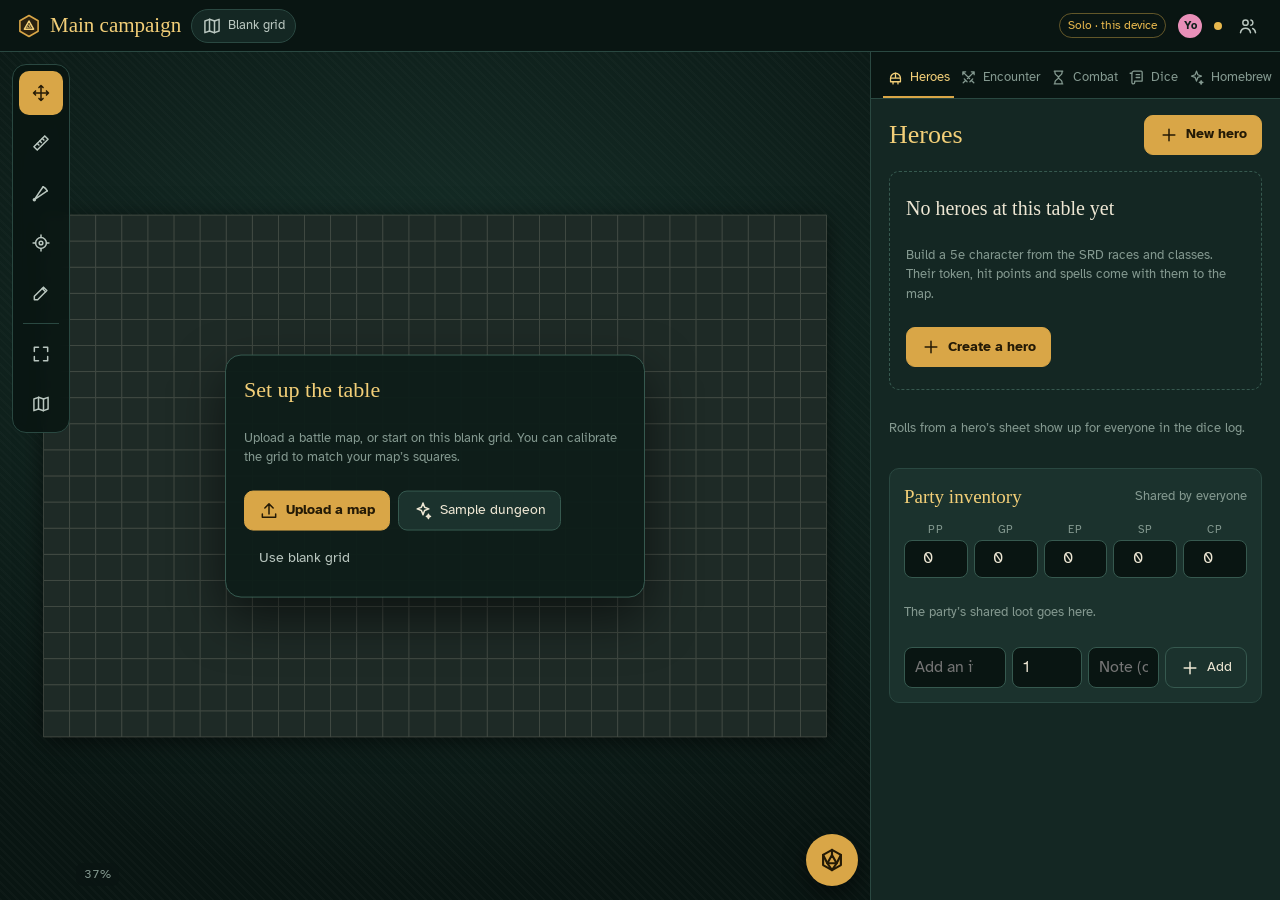
==== docs/index.html @ c1e063a1 "Add fog of war to the map: walls tool, player fog, hidden monsters, saved explored area - DM wall to" ====
<!doctype html><html lang="en"><head><meta charset="utf-8"><meta name="viewport" content="width=device-width,initial-scale=1,viewport-fit=cover"><style>:root{padding-top:env(safe-area-inset-top);padding-bottom:env(safe-area-inset-bottom)}body{margin:0}img{max-width:100%}[hidden]{display:none!important}</style></head><body><title>Tavern Table</title>
<meta name="claude:viewport-fit-sides" content="cover">
<meta name="description" content="A live battle map for 5e with friends: upload maps, move tokens together, build heroes and encounters, and place spell areas.">
<link rel="preconnect" href="https://fonts.googleapis.com">
<link rel="preconnect" href="https://fonts.gstatic.com" crossorigin>
<link rel="stylesheet" media="print" onload="this.media='all'" href="https://fonts.googleapis.com/css2?family=Atkinson+Hyperlegible:ital,wght@0,400;0,700;1,400&family=IM+Fell+English+SC&display=swap">
<style>
/* Layout: a felt game table. The battle map fills the screen; panels slide over it on phones
   and sit in a right-hand rail on wide screens. One deliberate dark look (a table at night). */
:root {
  --felt: #0f1f1b;
  --felt-deep: #091512;
  --panel: #142723;
  --raise: #1b322d;
  --raise-2: #234039;
  --line: #2a4841;
  --line-2: #36594f;
  --ink: #eee7d4;
  --ink-2: #b9c6bf;
  --ink-3: #849990;
  --brass: #d9a647;
  --brass-hi: #f3cf78;
  --brass-ink: #241a06;
  --blood: #e2654f;
  --heal: #72c690;
  --warn: #e8b84d;
  --arcane: #93bbff;
  --scrim: rgba(4, 10, 9, 0.62);
  --font-display: "IM Fell English SC", "Palatino Linotype", "Book Antiqua", Palatino, Georgia, serif;
  --font-ui: "Atkinson Hyperlegible", system-ui, -apple-system, "Segoe UI", Roboto, sans-serif;
  --r: 10px;
  --gut-l: max(16px, env(safe-area-inset-left, 0px));
  --gut-r: max(16px, env(safe-area-inset-right, 0px));
  --tabs-h: 60px;
  color-scheme: dark;
}
html, body { height: 100%; }
body {
  margin: 0;
  background: var(--felt);
  color: var(--ink);
  font: 15px/1.45 var(--font-ui);
  overflow: hidden;
  -webkit-tap-highlight-color: transparent;
  -webkit-text-size-adjust: 100%;
}
* { box-sizing: border-box; }
button, input, select, textarea { font: inherit; color: inherit; }
:focus-visible { outline: 2px solid var(--brass-hi); outline-offset: 2px; }
.sr { position: absolute; width: 1px; height: 1px; overflow: hidden; clip: rect(0 0 0 0); white-space: nowrap; }
svg.ic { width: 20px; height: 20px; fill: none; stroke: currentColor; stroke-width: 1.8; stroke-linecap: round; stroke-linejoin: round; flex: none; }
.num { font-variant-numeric: tabular-nums; }
.display { font-family: var(--font-display); font-weight: 400; letter-spacing: 0.01em; }
h1, h2, h3, h4 { margin: 0; text-wrap: balance; }

/* ---------------------------------------------------------- app frame */
#app { height: 100%; display: grid; grid-template-rows: auto minmax(0, 1fr) auto; grid-template-columns: minmax(0, 1fr); }
#top > * { min-width: 0; }
@media (max-width: 560px) {
  .brand-name { display: none; }
  #top { gap: 8px; }
  .status-pill { max-width: 30vw; overflow: hidden; text-overflow: ellipsis; }
}
#top {
  display: flex; align-items: center; gap: 10px;
  padding: 8px var(--gut-r) 8px var(--gut-l);
  background: var(--felt-deep);
  border-bottom: 1px solid var(--line);
  min-height: 52px; z-index: 30; position: relative;
}
.brand { display: flex; align-items: center; gap: 8px; min-width: 0; }
.brand-mark { width: 26px; height: 26px; flex: none; }
.brand-name { font-family: var(--font-display); font-size: 21px; line-height: 1; color: var(--brass-hi); white-space: nowrap; }
.scene-pill {
  display: inline-flex; align-items: center; gap: 6px; min-width: 0; max-width: 44vw;
  padding: 6px 10px; border-radius: 999px; border: 1px solid var(--line); background: var(--panel);
  color: var(--ink-2); font-size: 13px; cursor: pointer;
}
.scene-pill span { overflow: hidden; text-overflow: ellipsis; white-space: nowrap; }
.top-spacer { flex: 1; }
.peers { display: flex; align-items: center; gap: 0; }
.peer-dot {
  width: 28px; height: 28px; border-radius: 50%; display: grid; place-items: center;
  font-size: 11px; font-weight: 700; color: #10201c; border: 2px solid var(--felt-deep); margin-left: -6px;
  background: var(--c, #888);
}
.peer-dot:first-child { margin-left: 0; }
.peer-more { background: var(--raise); color: var(--ink-2); }
.conn { width: 8px; height: 8px; border-radius: 50%; background: var(--ink-3); flex: none; }
.conn.live { background: var(--heal); box-shadow: 0 0 0 3px rgba(114, 198, 144, 0.18); }
.conn.solo { background: var(--warn); }
.status-pill { font-size: 12px; color: var(--warn); border: 1px solid rgba(232, 184, 77, 0.4); padding: 3px 8px; border-radius: 999px; white-space: nowrap; }

#main { position: relative; min-height: 0; display: grid; grid-template-columns: minmax(0, 1fr); }
#side { position: absolute; inset: 0; background: var(--panel); z-index: 20; display: flex; flex-direction: column; min-height: 0; }
#side[hidden] { display: none !important; }
.side-tabs { display: none; }
.panel { flex: 1; min-height: 0; overflow-y: auto; overscroll-behavior: contain; }
.panel-in { padding: 16px var(--gut-r) 28px var(--gut-l); display: grid; gap: 16px; align-content: start; max-width: 720px; margin: 0 auto; }

#tabs {
  display: grid; grid-auto-flow: column; grid-auto-columns: 1fr;
  background: var(--felt-deep); border-top: 1px solid var(--line);
  padding: 0 var(--gut-r) env(safe-area-inset-bottom, 0px) var(--gut-l); z-index: 30;
}
.tab {
  display: grid; justify-items: center; gap: 2px; padding: 8px 2px 7px; background: none; border: 0;
  color: var(--ink-3); font-size: 11px; cursor: pointer; min-height: var(--tabs-h);
}
.tab svg.ic { width: 22px; height: 22px; }
.tab[aria-selected="true"] { color: var(--brass-hi); }
.tab-badge { position: relative; }
.tab-badge::after { content: ""; position: absolute; top: -1px; right: -5px; width: 7px; height: 7px; border-radius: 50%; background: var(--blood); }

@media (min-width: 960px) {
  #main { grid-template-columns: minmax(0, 1fr) 410px; }
  #side { position: relative; inset: auto; border-left: 1px solid var(--line); display: flex !important; }
  #side[hidden] { display: flex !important; }
  #tabs { display: none; }
  .side-tabs { display: flex; gap: 2px; padding: 8px 12px 0; border-bottom: 1px solid var(--line); background: var(--felt-deep); }
  .side-tab { flex: 1; background: none; border: 0; border-bottom: 2px solid transparent; color: var(--ink-3); padding: 8px 4px 9px; font-size: 13px; cursor: pointer; display: flex; align-items: center; justify-content: center; gap: 6px; }
  .side-tab svg.ic { width: 17px; height: 17px; }
  .side-tab[aria-selected="true"] { color: var(--brass-hi); border-bottom-color: var(--brass); }
  .side-tab[data-tab="table"] { display: none; }
  .panel-in { padding-left: 18px; padding-right: 18px; }
}

/* ----------------------------------------------------------- controls */
.btn {
  display: inline-flex; align-items: center; justify-content: center; gap: 7px;
  min-height: 40px; padding: 8px 14px; border-radius: 9px;
  background: var(--raise); border: 1px solid var(--line-2); color: var(--ink);
  cursor: pointer; font-size: 14px; line-height: 1.2; white-space: nowrap; touch-action: manipulation;
  transition: background 0.12s, border-color 0.12s;
}
.btn:hover { background: var(--raise-2); }
.btn:disabled { opacity: 0.45; cursor: default; }
.btn-primary { background: var(--brass); border-color: var(--brass); color: var(--brass-ink); font-weight: 700; }
.btn-primary:hover { background: var(--brass-hi); }
.btn-ghost { background: transparent; border-color: transparent; color: var(--ink-2); }
.btn-ghost:hover { background: var(--raise); }
.btn-danger { color: var(--blood); border-color: rgba(226, 101, 79, 0.45); background: transparent; }
.btn-danger:hover { background: rgba(226, 101, 79, 0.12); }
.btn-heal { color: var(--heal); border-color: rgba(114, 198, 144, 0.45); background: transparent; }
.btn-sm { min-height: 32px; padding: 5px 10px; font-size: 13px; border-radius: 8px; }
.btn-icon { width: 40px; padding: 0; }
.btn-icon.btn-sm { width: 32px; }
.btn-row { display: flex; flex-wrap: wrap; gap: 8px; align-items: center; }
.btn-row.end { justify-content: flex-end; }
.grow { flex: 1; }

.field { display: grid; gap: 5px; min-width: 0; }
.field > span, .label { font-size: 12px; color: var(--ink-3); letter-spacing: 0.04em; text-transform: uppercase; }
input[type="text"], input[type="number"], input[type="search"], select, textarea {
  width: 100%; min-height: 40px; padding: 8px 10px; border-radius: 8px;
  background: var(--felt-deep); border: 1px solid var(--line-2); color: var(--ink); font-size: 16px;
}
textarea { min-height: 90px; resize: vertical; line-height: 1.45; }
select { appearance: none; background-image: linear-gradient(45deg, transparent 50%, var(--ink-3) 50%), linear-gradient(135deg, var(--ink-3) 50%, transparent 50%); background-position: calc(100% - 16px) 50%, calc(100% - 11px) 50%; background-size: 5px 5px; background-repeat: no-repeat; padding-right: 28px; }
input[type="range"] { width: 100%; accent-color: var(--brass); }
input[type="checkbox"] { accent-color: var(--brass); width: 18px; height: 18px; }
.grid2 { display: grid; grid-template-columns: repeat(2, minmax(0, 1fr)); gap: 10px; }
.grid3 { display: grid; grid-template-columns: repeat(3, minmax(0, 1fr)); gap: 10px; }
@media (max-width: 420px) { .grid3 { grid-template-columns: repeat(2, minmax(0, 1fr)); } }

.seg { display: inline-flex; border: 1px solid var(--line-2); border-radius: 9px; overflow: hidden; background: var(--felt-deep); }
.seg button { border: 0; background: none; padding: 7px 12px; color: var(--ink-2); cursor: pointer; font-size: 13px; min-height: 36px; }
.seg button + button { border-left: 1px solid var(--line-2); }
.seg button[aria-pressed="true"] { background: var(--brass); color: var(--brass-ink); font-weight: 700; }
.seg.full { display: flex; }
.seg.full button { flex: 1; }

.chips { display: flex; flex-wrap: wrap; gap: 6px; }
.chip {
  display: inline-flex; align-items: center; gap: 6px; min-height: 32px; padding: 4px 11px; border-radius: 999px;
  border: 1px solid var(--line-2); background: var(--felt-deep); color: var(--ink-2); font-size: 13px; cursor: pointer;
}
.chip[aria-pressed="true"] { background: rgba(217, 166, 71, 0.16); border-color: var(--brass); color: var(--brass-hi); }
.chip.locked { cursor: default; border-style: dashed; color: var(--ink); }
.chip.cond[aria-pressed="true"] { background: rgba(226, 101, 79, 0.15); border-color: var(--blood); color: #ffb3a3; }
.chip:disabled { opacity: 0.4; cursor: default; }

.card { background: var(--raise); border: 1px solid var(--line); border-radius: var(--r); padding: 14px; display: grid; gap: 12px; min-width: 0; }
.card-title { display: flex; align-items: center; gap: 10px; justify-content: space-between; }
.card-title h3 { font-family: var(--font-display); font-size: 19px; font-weight: 400; color: var(--brass-hi); }
.muted { color: var(--ink-3); }
.small { font-size: 13px; }
.tiny { font-size: 12px; }
.hint { font-size: 13px; color: var(--ink-3); line-height: 1.5; }
.err { color: var(--blood); font-size: 13px; }
.sep { height: 1px; background: var(--line); border: 0; margin: 2px 0; }
.list { display: grid; gap: 6px; }
.row {
  display: flex; align-items: center; gap: 10px; padding: 9px 10px; border-radius: 9px;
  background: var(--felt-deep); border: 1px solid var(--line); min-width: 0;
}
button.row { width: 100%; font: inherit; color: inherit; text-align: left; }
.row.tap { cursor: pointer; }
.row.tap:hover { border-color: var(--line-2); background: #0c1b17; }
.row .main { flex: 1; min-width: 0; }
.row .title { font-weight: 700; overflow: hidden; text-overflow: ellipsis; white-space: nowrap; }
.row .sub { font-size: 12.5px; color: var(--ink-3); overflow: hidden; text-overflow: ellipsis; white-space: nowrap; }
.kv { display: grid; grid-template-columns: auto 1fr; gap: 4px 12px; font-size: 14px; }
.kv dt { color: var(--ink-3); }
.kv dd { margin: 0; }
.panel-head { display: flex; align-items: center; gap: 10px; justify-content: space-between; flex-wrap: wrap; }
.panel-head h2 { font-family: var(--font-display); font-size: 26px; font-weight: 400; color: var(--brass-hi); line-height: 1.1; }
.empty { border: 1px dashed var(--line-2); border-radius: var(--r); padding: 22px 16px; display: grid; gap: 10px; justify-items: start; color: var(--ink-2); }
.empty h3 { font-family: var(--font-display); font-weight: 400; font-size: 20px; color: var(--ink); }
.disc {
  width: 40px; height: 40px; border-radius: 50%; flex: none; display: grid; place-items: center;
  background: var(--c, #555); color: #0f1f1b; font-weight: 700; font-size: 14px; overflow: hidden;
  box-shadow: inset 0 0 0 2px rgba(0, 0, 0, 0.25);
}
.disc img { width: 100%; height: 100%; object-fit: cover; }
.disc.monster { background: #3a1712; color: #ffcbbf; box-shadow: inset 0 0 0 2px var(--blood); }
.disc.sm { width: 30px; height: 30px; font-size: 11px; }
.disc.lg { width: 64px; height: 64px; font-size: 22px; }
.hpbar { height: 6px; border-radius: 3px; background: rgba(0, 0, 0, 0.45); overflow: hidden; }
.hpbar i { display: block; height: 100%; background: var(--heal); border-radius: 3px; }
.hpbar i.mid { background: var(--warn); }
.hpbar i.low { background: var(--blood); }
.badge { display: inline-flex; align-items: center; gap: 4px; font-size: 11.5px; padding: 2px 7px; border-radius: 999px; background: var(--felt-deep); border: 1px solid var(--line-2); color: var(--ink-2); white-space: nowrap; }
.badge.brass { border-color: var(--brass); color: var(--brass-hi); }
.badge.red { border-color: rgba(226, 101, 79, 0.6); color: #ffb3a3; }
.badge.green { border-color: rgba(114, 198, 144, 0.6); color: #a9e6bf; }
details.fold { border: 1px solid var(--line); border-radius: var(--r); background: var(--raise); }
details.fold > summary { cursor: pointer; list-style: none; padding: 12px 14px; display: flex; align-items: center; justify-content: space-between; gap: 8px; font-weight: 700; }
details.fold > summary::-webkit-details-marker { display: none; }
details.fold > summary::after { content: "+"; color: var(--ink-3); font-size: 18px; line-height: 1; }
details.fold[open] > summary::after { content: "−"; }
details.fold > .fold-in { padding: 0 14px 14px; display: grid; gap: 10px; }

/* ------------------------------------------------------------- board */
#board {
  position: relative; overflow: hidden; touch-action: none; user-select: none; -webkit-user-select: none;
  background:
    radial-gradient(120% 90% at 50% 35%, rgba(36, 74, 64, 0.55), rgba(0, 0, 0, 0) 70%),
    repeating-linear-gradient(45deg, rgba(255, 255, 255, 0.018) 0 2px, rgba(0, 0, 0, 0) 2px 6px),
    var(--felt-deep);
  cursor: grab;
}
#board.tool-measure, #board.tool-ping, #board.aiming { cursor: crosshair; }
#board.panning { cursor: grabbing; }
.world { position: absolute; left: 0; top: 0; transform-origin: 0 0; will-change: transform; }
.world img.mapimg { position: absolute; left: 0; top: 0; max-width: none; pointer-events: none; box-shadow: 0 10px 60px rgba(0, 0, 0, 0.6); }
.blankmap { position: absolute; left: 0; top: 0; background: #1e2a26; box-shadow: 0 10px 60px rgba(0, 0, 0, 0.6), inset 0 0 0 1px rgba(255, 255, 255, 0.04); }
.world svg { position: absolute; left: 0; top: 0; overflow: visible; pointer-events: none; }
.world svg [data-tpl] { pointer-events: all; cursor: pointer; }
.tok {
  position: absolute; left: 0; top: 0; display: grid; place-items: center;
  transition: transform 0.22s ease; touch-action: none; cursor: pointer;
}
.tok.dragging, .tok.remote { transition: none; }
.tok.dragging { z-index: 5; filter: drop-shadow(0 8px 14px rgba(0, 0, 0, 0.55)); }
.tok-disc {
  width: 86%; height: 86%; border-radius: 50%; display: grid; place-items: center; overflow: hidden;
  background: var(--tc, #888); color: #0e1c18; font-weight: 700;
  font-size: calc(var(--g, 70) * var(--s, 1) * 0.3px); letter-spacing: -0.02em;
  box-shadow: 0 0 0 calc(var(--g, 70) * 0.045px) rgba(0, 0, 0, 0.55), 0 0 0 calc(var(--g, 70) * 0.075px) var(--tc, #888), 0 4px 10px rgba(0, 0, 0, 0.5);
}
.tok-disc img { width: 100%; height: 100%; object-fit: cover; pointer-events: none; }
.tok.kind-monster .tok-disc { background: radial-gradient(circle at 35% 30%, #5a2219, #2a0d09); color: #ffd2c6; --tc: var(--blood); }
.tok.kind-npc .tok-disc { color: #10201c; }
.tok.small-disc .tok-disc { width: 60%; height: 60%; }
.tok-num {
  position: absolute; right: 2%; top: 0; min-width: calc(var(--g, 70) * 0.3px); height: calc(var(--g, 70) * 0.3px);
  border-radius: 999px; background: var(--felt-deep); color: var(--ink); border: 1px solid var(--blood);
  font-size: calc(var(--g, 70) * 0.18px); display: grid; place-items: center; padding: 0 3px; font-weight: 700;
}
.tok-bar { position: absolute; left: 14%; right: 14%; bottom: 2%; height: calc(var(--g, 70) * 0.07px); border-radius: 99px; background: rgba(0, 0, 0, 0.7); overflow: hidden; }
.tok-bar i { display: block; height: 100%; background: var(--heal); }
.tok-bar i.mid { background: var(--warn); }
.tok-bar i.low { background: var(--blood); }
.tok-cond { position: absolute; left: 2%; top: 0; height: calc(var(--g, 70) * 0.28px); min-width: calc(var(--g, 70) * 0.28px); border-radius: 99px; background: #4a1a12; color: #ffd2c6; font-size: calc(var(--g, 70) * 0.17px); display: grid; place-items: center; font-weight: 700; border: 1px solid var(--blood); padding: 0 3px; }
.tok-name {
  position: absolute; top: 100%; left: 50%; transform: translateX(-50%); margin-top: 2px;
  font-size: calc(var(--g, 70) * 0.19px); white-space: nowrap; padding: 1px 6px; border-radius: 6px;
  background: rgba(9, 21, 18, 0.82); color: var(--ink); pointer-events: none; opacity: 0; transition: opacity 0.15s;
}
.tok:hover .tok-name, .tok.is-sel .tok-name, .tok.dragging .tok-name, .tok.is-turn .tok-name, .show-names .tok-name { opacity: 1; }
.tok.is-sel .tok-disc { box-shadow: 0 0 0 calc(var(--g, 70) * 0.045px) rgba(0, 0, 0, 0.55), 0 0 0 calc(var(--g, 70) * 0.075px) var(--tc, #888), 0 0 0 calc(var(--g, 70) * 0.12px) var(--brass-hi), 0 4px 10px rgba(0, 0, 0, 0.5); }
.tok.is-turn::before {
  content: ""; position: absolute; inset: -6%; border-radius: 50%;
  border: calc(var(--g, 70) * 0.05px) solid var(--brass-hi); animation: turnpulse 1.6s ease-in-out infinite;
}
@keyframes turnpulse { 0%, 100% { opacity: 0.95; } 50% { opacity: 0.35; } }
.tok.is-hidden { opacity: 0.45; }
.tok.is-hidden .tok-disc { outline: 2px dashed var(--ink-3); outline-offset: 2px; }
.tok.is-down .tok-disc { filter: grayscale(1) brightness(0.6); }
.tok.is-down::after { content: "✕"; position: absolute; font-size: calc(var(--g, 70) * var(--s, 1) * 0.55px); color: rgba(226, 101, 79, 0.85); font-weight: 700; pointer-events: none; }
.tok.no-move { cursor: default; }
.ghost { position: absolute; left: 0; top: 0; border: 2px dashed var(--brass-hi); border-radius: 6px; background: rgba(243, 207, 120, 0.08); pointer-events: none; }
.dist-tag {
  position: absolute; left: 0; top: 0; transform: translate(-50%, -130%); padding: 3px 8px; border-radius: 7px;
  background: var(--brass); color: var(--brass-ink); font-weight: 700; font-size: 13px; white-space: nowrap; pointer-events: none; z-index: 6;
}
.ping { position: absolute; left: 0; top: 0; width: 40px; height: 40px; margin: -20px 0 0 -20px; border-radius: 50%; border: 3px solid var(--c, var(--brass-hi)); pointer-events: none; animation: ping 1.4s ease-out 2 forwards; }
@keyframes ping { 0% { transform: scale(0.3); opacity: 1; } 100% { transform: scale(3.2); opacity: 0; } }

/* board HUD */
.rail {
  position: absolute; top: 12px; right: calc(10px + env(safe-area-inset-right, 0px)); display: grid; gap: 6px; z-index: 8;
  padding: 6px; border-radius: 14px; background: rgba(9, 21, 18, 0.86); border: 1px solid var(--line); backdrop-filter: blur(6px);
}
.rail button { width: 44px; height: 44px; border-radius: 10px; border: 0; background: transparent; color: var(--ink-2); display: grid; place-items: center; cursor: pointer; position: relative; touch-action: manipulation; }
.rail button[aria-pressed="true"] { background: var(--brass); color: var(--brass-ink); }
.rail button:hover:not([aria-pressed="true"]) { background: var(--raise); }
.rail .rsep { height: 1px; background: var(--line); margin: 2px 4px; }
@media (min-width: 960px) { .rail { right: auto; left: 12px; } }
.initstrip {
  position: absolute; top: 10px; left: calc(10px + env(safe-area-inset-left, 0px)); right: 76px; z-index: 7;
  display: flex; gap: 6px; align-items: center; overflow-x: auto; scrollbar-width: none; padding: 4px;
}
.initstrip::-webkit-scrollbar { display: none; }
@media (min-width: 960px) { .initstrip { left: 76px; right: 12px; } }
.init-chip {
  flex: none; display: flex; align-items: center; gap: 6px; padding: 4px 9px 4px 4px; border-radius: 999px;
  background: rgba(9, 21, 18, 0.88); border: 1px solid var(--line); font-size: 12.5px; color: var(--ink-2); cursor: pointer;
}
.init-chip .disc { width: 26px; height: 26px; font-size: 10px; }
.init-chip.now { border-color: var(--brass); color: var(--ink); background: rgba(40, 30, 8, 0.92); box-shadow: 0 0 0 2px rgba(217, 166, 71, 0.3); }
.init-chip b { color: var(--brass-hi); font-variant-numeric: tabular-nums; }
.round-chip { flex: none; font-size: 12px; color: var(--brass-hi); padding: 6px 10px; border-radius: 999px; background: rgba(9, 21, 18, 0.88); border: 1px solid var(--brass); white-space: nowrap; }
.board-bottom {
  position: absolute; left: 0; right: 0; bottom: 0; z-index: 9; display: grid; gap: 8px; justify-items: center;
  padding: 0 var(--gut-r) 12px var(--gut-l); pointer-events: none;
}
.board-bottom > * { pointer-events: auto; }
.selcard {
  width: min(560px, 100%); background: rgba(14, 30, 26, 0.97); border: 1px solid var(--line-2); border-radius: 14px;
  padding: 12px; display: grid; gap: 10px; box-shadow: 0 14px 40px rgba(0, 0, 0, 0.5);
}
.selcard-head { display: flex; align-items: center; gap: 10px; min-width: 0; }
.selcard-head .main { flex: 1; min-width: 0; }
.selcard-head .title { font-family: var(--font-display); font-size: 19px; line-height: 1.1; overflow: hidden; text-overflow: ellipsis; white-space: nowrap; }
.selcard .stats { display: flex; gap: 6px; flex-wrap: wrap; }
.hp-ctrl { display: flex; gap: 6px; align-items: center; }
.hp-ctrl input { width: 74px; text-align: center; }
.aimbar {
  width: min(560px, 100%); background: rgba(14, 30, 26, 0.97); border: 1px solid var(--brass); border-radius: 14px; padding: 10px 12px;
  display: flex; gap: 10px; align-items: center; flex-wrap: wrap; box-shadow: 0 14px 40px rgba(0, 0, 0, 0.5);
}
.aimbar .main { flex: 1; min-width: 150px; }
.aimbar .title { font-weight: 700; }
.fab-dice {
  position: absolute; right: calc(12px + env(safe-area-inset-right, 0px)); bottom: 14px; z-index: 8; width: 52px; height: 52px; border-radius: 50%;
  background: var(--brass); color: var(--brass-ink); border: 0; display: grid; place-items: center; box-shadow: 0 8px 22px rgba(0, 0, 0, 0.5); cursor: pointer;
}
.fab-dice svg.ic { width: 26px; height: 26px; stroke-width: 2; }
.board-msg {
  position: absolute; left: 50%; top: 50%; transform: translate(-50%, -50%); width: min(420px, calc(100% - 32px)); z-index: 6;
  background: rgba(14, 30, 26, 0.96); border: 1px solid var(--line-2); border-radius: 16px; padding: 18px; display: grid; gap: 10px; box-shadow: 0 20px 50px rgba(0, 0, 0, 0.55);
}
.board-msg h3 { font-family: var(--font-display); font-weight: 400; font-size: 22px; color: var(--brass-hi); }
.zoom-tag { position: absolute; left: calc(12px + env(safe-area-inset-left, 0px)); bottom: 14px; z-index: 7; font-size: 12px; color: var(--ink-3); background: rgba(9, 21, 18, 0.8); padding: 3px 8px; border-radius: 7px; pointer-events: none; }
@media (min-width: 960px) { .zoom-tag { left: 76px; } }

/* --------------------------------------------------------- sheets */
.scrim { position: fixed; inset: 0; background: var(--scrim); z-index: 50; animation: fade 0.15s ease; }
@keyframes fade { from { opacity: 0; } }
.sheet {
  position: fixed; left: 0; right: 0; bottom: 0; z-index: 51; max-height: 88%; display: flex; flex-direction: column;
  background: var(--panel); border: 1px solid var(--line-2); border-bottom: 0; border-radius: 18px 18px 0 0;
  box-shadow: 0 -20px 50px rgba(0, 0, 0, 0.5); animation: up 0.2s ease;
}
@keyframes up { from { transform: translateY(30px); opacity: 0; } }
.sheet-head { display: flex; align-items: center; gap: 10px; padding: 14px var(--gut-r) 10px var(--gut-l); border-bottom: 1px solid var(--line); }
.sheet-head h2 { flex: 1; min-width: 0; font-family: var(--font-display); font-weight: 400; font-size: 22px; color: var(--brass-hi); line-height: 1.15; }
.sheet-body { overflow-y: auto; overscroll-behavior: contain; padding: 14px var(--gut-r) calc(20px + env(safe-area-inset-bottom, 0px)) var(--gut-l); display: grid; gap: 14px; align-content: start; }
@media (min-width: 700px) {
  .sheet { left: 50%; right: auto; bottom: auto; top: 50%; transform: translate(-50%, -50%); width: min(640px, calc(100% - 48px)); max-height: min(86%, 860px); border-radius: 18px; border-bottom: 1px solid var(--line-2); animation: pop 0.16s ease; }
  .sheet.wide { width: min(820px, calc(100% - 48px)); }
  @keyframes pop { from { transform: translate(-50%, -48%); opacity: 0; } }
}

/* --------------------------------------------------------- toasts */
/* toasts sit under the initiative strip, clear of the tool rail, the token card and the dice button */
#toasts { position: fixed; z-index: 60; display: grid; gap: 8px; pointer-events: none; top: calc(env(safe-area-inset-top, 0px) + 112px); left: max(16px, env(safe-area-inset-left, 0px)); width: min(420px, calc(100% - 96px)); }
@media (min-width: 960px) { #toasts { left: auto; right: 432px; width: 340px; top: 116px; } }
.toast {
  pointer-events: auto; background: rgba(12, 26, 22, 0.97); border: 1px solid var(--line-2); border-left: 4px solid var(--c, var(--brass));
  border-radius: 10px; padding: 10px 12px; box-shadow: 0 12px 30px rgba(0, 0, 0, 0.5); display: flex; gap: 10px; align-items: center; animation: up 0.2s ease;
}
.toast.warn { border-left-color: var(--warn); }
.toast .t-main { flex: 1; min-width: 0; font-size: 14px; }
.toast .t-total { font-size: 24px; font-weight: 700; color: var(--brass-hi); font-variant-numeric: tabular-nums; }
.toast .t-who { font-size: 12px; color: var(--ink-3); }

/* ---------------------------------------------------- dice + log */
.dice-tray { display: grid; gap: 10px; }
.dice-row { display: grid; grid-template-columns: repeat(7, minmax(0, 1fr)); gap: 6px; }
.die-btn { min-height: 46px; border-radius: 10px; border: 1px solid var(--line-2); background: var(--felt-deep); color: var(--ink); font-weight: 700; cursor: pointer; font-size: 14px; touch-action: manipulation; }
.die-btn:hover { border-color: var(--brass); color: var(--brass-hi); }
.expr-row { display: flex; gap: 8px; }
.expr-row input { flex: 1; min-width: 0; }
.log-list { display: grid; gap: 8px; }
.entry { display: grid; grid-template-columns: 4px minmax(0, 1fr); gap: 10px; }
.entry::before { content: ""; background: var(--c, var(--line-2)); border-radius: 2px; }
.entry .who { font-size: 12.5px; color: var(--ink-3); display: flex; gap: 6px; align-items: baseline; flex-wrap: wrap; }
.entry .who b { color: var(--ink-2); font-weight: 700; }
.entry .lbl { font-weight: 700; }
.entry .res { display: flex; flex-wrap: wrap; gap: 6px 14px; align-items: baseline; margin-top: 2px; }
.entry .tot { font-size: 22px; font-weight: 700; color: var(--brass-hi); font-variant-numeric: tabular-nums; line-height: 1.1; }
.entry .tot.crit { color: var(--heal); }
.entry .tot.fumble { color: var(--blood); }
.entry .det { font-size: 12.5px; color: var(--ink-3); font-variant-numeric: tabular-nums; }
.entry .det s { opacity: 0.55; }
.entry .chat { white-space: pre-wrap; word-break: break-word; }
.entry.priv { opacity: 0.85; }
.entry.sys .lbl { font-weight: 400; color: var(--ink-2); font-style: italic; }

/* ---------------------------------------------------- hero sheet */
.hero-head { display: flex; gap: 14px; align-items: center; min-width: 0; }
.hero-head .main { min-width: 0; flex: 1; }
.hero-name { font-family: var(--font-display); font-size: 28px; line-height: 1.05; color: var(--ink); overflow-wrap: anywhere; }
.hero-sub { color: var(--ink-2); font-size: 14px; }
.hp-box { display: grid; grid-template-columns: auto 1fr; gap: 12px; align-items: center; }
.hp-big { font-size: 34px; font-weight: 700; font-variant-numeric: tabular-nums; line-height: 1; }
.hp-big small { font-size: 16px; color: var(--ink-3); font-weight: 400; }
.statline { display: grid; grid-template-columns: repeat(auto-fit, minmax(84px, 1fr)); gap: 8px; }
.stat {
  background: var(--felt-deep); border: 1px solid var(--line); border-radius: 10px; padding: 8px 6px; text-align: center; display: grid; gap: 1px;
}
.stat .k { font-size: 10.5px; letter-spacing: 0.08em; text-transform: uppercase; color: var(--ink-3); }
.stat .v { font-size: 21px; font-weight: 700; font-variant-numeric: tabular-nums; }
button.stat { cursor: pointer; color: inherit; font: inherit; }
button.stat:hover { border-color: var(--brass); }
.abil-grid { display: grid; grid-template-columns: repeat(6, minmax(0, 1fr)); gap: 6px; }
@media (max-width: 560px) { .abil-grid { grid-template-columns: repeat(3, minmax(0, 1fr)); } }
.abil { display: grid; gap: 4px; }
.abil .stat { padding: 8px 4px 6px; }
.abil .stat .v { font-size: 24px; }
.abil .score { font-size: 12px; color: var(--ink-3); }
.save-btn { font-size: 12px; padding: 4px; border-radius: 8px; border: 1px solid var(--line); background: transparent; color: var(--ink-2); cursor: pointer; }
.save-btn.prof { border-color: var(--brass); color: var(--brass-hi); }
.skill-list { display: grid; grid-template-columns: repeat(2, minmax(0, 1fr)); gap: 4px 10px; }
@media (max-width: 420px) { .skill-list { grid-template-columns: minmax(0, 1fr); } }
.skill {
  display: flex; align-items: center; gap: 8px; padding: 6px 8px; border-radius: 8px; background: transparent; border: 1px solid transparent; cursor: pointer; text-align: left; color: var(--ink); min-width: 0;
}
.skill:hover { border-color: var(--line-2); background: var(--felt-deep); }
.skill .pip { width: 9px; height: 9px; border-radius: 50%; border: 1.5px solid var(--ink-3); flex: none; }
.skill .pip.on { background: var(--brass); border-color: var(--brass); }
.skill .pip.exp { background: var(--brass-hi); border-color: var(--brass-hi); box-shadow: 0 0 0 2px rgba(243, 207, 120, 0.3); }
.skill .nm { flex: 1; min-width: 0; overflow: hidden; text-overflow: ellipsis; white-space: nowrap; font-size: 14px; }
.skill .ab { font-size: 11px; color: var(--ink-3); }
.skill .bn { font-weight: 700; font-variant-numeric: tabular-nums; }
.atk-row { display: grid; grid-template-columns: minmax(0, 1fr) auto auto; gap: 10px; align-items: center; }
.atk-row .bonus { font-weight: 700; color: var(--brass-hi); font-variant-numeric: tabular-nums; min-width: 34px; text-align: right; }
.slot-pips { display: flex; gap: 5px; flex-wrap: wrap; }
.slot-pip { width: 22px; height: 22px; border-radius: 6px; border: 1.5px solid var(--arcane); background: rgba(147, 187, 255, 0.25); cursor: pointer; padding: 0; }
.slot-pip.used { background: transparent; border-color: var(--line-2); }
.res-pips .slot-pip { border-color: var(--brass); background: rgba(217, 166, 71, 0.28); }
.res-pips .slot-pip.used { background: transparent; border-color: var(--line-2); }
.spell-lvl { display: grid; gap: 6px; }
.spell-lvl-head { display: flex; align-items: center; gap: 10px; justify-content: space-between; flex-wrap: wrap; }
.spell-lvl-head h4 { font-size: 13px; letter-spacing: 0.06em; text-transform: uppercase; color: var(--arcane); }
.tagline { display: flex; flex-wrap: wrap; gap: 6px; }
.death { display: flex; gap: 14px; flex-wrap: wrap; align-items: center; }
.death .slot-pips .slot-pip { border-radius: 50%; }
.death .ok .slot-pip { border-color: var(--heal); background: transparent; }
.death .ok .slot-pip.used { background: var(--heal); }
.death .bad .slot-pip { border-color: var(--blood); background: transparent; }
.death .bad .slot-pip.used { background: var(--blood); }

/* builder */
.ab-table { display: grid; gap: 6px; }
.ab-row { display: grid; grid-template-columns: 52px minmax(0, 1fr) 40px 70px 52px; gap: 8px; align-items: center; }
.ab-row.head { font-size: 11px; color: var(--ink-3); text-transform: uppercase; letter-spacing: 0.05em; }
.ab-row .tot { font-weight: 700; font-size: 18px; text-align: center; font-variant-numeric: tabular-nums; }
.ab-row .md { text-align: center; color: var(--brass-hi); font-weight: 700; font-variant-numeric: tabular-nums; }
.ab-row .rc { text-align: center; color: var(--ink-3); font-variant-numeric: tabular-nums; }
.stepper { display: inline-flex; align-items: center; border: 1px solid var(--line-2); border-radius: 8px; overflow: hidden; background: var(--felt-deep); }
.stepper button { width: 34px; height: 36px; border: 0; background: transparent; color: var(--ink); cursor: pointer; font-size: 18px; touch-action: manipulation; }
.stepper button:disabled { opacity: 0.3; }
.stepper .val { min-width: 34px; text-align: center; font-weight: 700; font-variant-numeric: tabular-nums; }
.swatches { display: flex; gap: 8px; flex-wrap: wrap; }
.swatch { width: 32px; height: 32px; border-radius: 50%; border: 2px solid transparent; background: var(--c); cursor: pointer; padding: 0; }
.swatch[aria-pressed="true"] { border-color: var(--ink); box-shadow: 0 0 0 2px var(--felt-deep) inset; }
.pick-list { max-height: 320px; overflow-y: auto; display: grid; gap: 4px; padding-right: 2px; }
.pick { display: flex; align-items: center; gap: 10px; padding: 7px 9px; border-radius: 8px; border: 1px solid var(--line); background: var(--felt-deep); cursor: pointer; min-width: 0; }
.pick[aria-pressed="true"] { border-color: var(--arcane); background: rgba(147, 187, 255, 0.08); }
.pick .nm { flex: 1; min-width: 0; overflow: hidden; text-overflow: ellipsis; white-space: nowrap; }
.pick .box { width: 18px; height: 18px; border-radius: 5px; border: 1.5px solid var(--ink-3); flex: none; display: grid; place-items: center; font-size: 12px; color: var(--felt-deep); }
.pick[aria-pressed="true"] .box { background: var(--arcane); border-color: var(--arcane); }
.save-bar { position: sticky; bottom: 0; padding: 12px 0 4px; background: linear-gradient(180deg, rgba(20, 39, 35, 0), var(--panel) 30%); display: flex; gap: 8px; justify-content: flex-end; }

/* -------------------------------------------- stat block + spell */
.statblock { display: grid; gap: 10px; }
.sb-sub { font-style: italic; color: var(--ink-2); }
.sb-rule { height: 2px; background: linear-gradient(90deg, var(--brass), rgba(217, 166, 71, 0)); border: 0; margin: 0; }
.sb-abil { display: grid; grid-template-columns: repeat(6, minmax(0, 1fr)); gap: 4px; text-align: center; }
.sb-abil button { background: var(--felt-deep); border: 1px solid var(--line); border-radius: 8px; padding: 6px 2px; cursor: pointer; color: var(--ink); }
.sb-abil button:hover { border-color: var(--brass); }
.sb-abil .k { font-size: 10.5px; color: var(--ink-3); letter-spacing: 0.06em; display: block; }
.sb-abil .v { font-weight: 700; font-variant-numeric: tabular-nums; }
.sb-sec h4 { font-family: var(--font-display); font-weight: 400; font-size: 18px; color: var(--brass-hi); border-bottom: 1px solid var(--line); padding-bottom: 4px; margin-bottom: 6px; }
.sb-item { margin: 0 0 8px; line-height: 1.5; }
.sb-item b { color: var(--ink); }
.sb-item .btn-row { margin-top: 6px; }
.prose { line-height: 1.55; color: var(--ink-2); white-space: pre-line; max-width: 68ch; }
.meter { display: grid; gap: 6px; }
.meter-bar { position: relative; height: 12px; border-radius: 6px; background: linear-gradient(90deg, #2e5c46 0 25%, #5d6a2b 25% 50%, #7a5a22 50% 75%, #7c2f22 75% 100%); overflow: visible; }
.meter-mark { position: absolute; top: -5px; width: 4px; height: 22px; border-radius: 2px; background: var(--ink); box-shadow: 0 0 0 2px var(--felt-deep); transform: translateX(-2px); }
.meter-ticks { position: relative; height: 16px; font-size: 11px; color: var(--ink-3); margin: 0 18px; }
.meter-ticks span { position: absolute; top: 0; transform: translateX(-50%); white-space: nowrap; }
.meter-ticks span::before { content: ""; position: absolute; left: 50%; top: -9px; width: 1px; height: 6px; background: var(--ink-3); }
.diff-label { font-family: var(--font-display); font-size: 26px; line-height: 1; }
.diff-Trivial, .diff-Easy { color: var(--heal); }
.diff-Medium { color: #cfd46a; }
.diff-Hard { color: var(--warn); }
.diff-Deadly { color: var(--blood); }
.mon-row .cr { width: 46px; text-align: center; font-weight: 700; font-variant-numeric: tabular-nums; color: var(--brass-hi); flex: none; font-size: 13px; }
.init-row.now { border-color: var(--brass); background: rgba(40, 30, 8, 0.6); }
.init-val { width: 54px; text-align: center; font-weight: 700; font-size: 18px; font-variant-numeric: tabular-nums; }
.init-val input { width: 54px; text-align: center; padding: 4px; min-height: 34px; }
.progress { height: 6px; background: var(--felt-deep); border-radius: 3px; overflow: hidden; }
.progress i { display: block; height: 100%; background: var(--brass); width: 0; transition: width 0.2s; }
@media (prefers-reduced-motion: reduce) {
  *, *::before, *::after { animation-duration: 0.01ms !important; animation-iteration-count: 1 !important; transition-duration: 0.01ms !important; }
}

/* homebrew editor */
.fx-row { display: grid; gap: 8px; padding-top: 10px; border-top: 1px solid var(--line); }
.fx-row .card-title b { font-size: 14px; }
.fx-sum { color: var(--brass-hi); margin: 0; }
.chip.fx-toggle[aria-pressed="true"] { background: rgba(217, 166, 71, 0.22); }

/* inventory */
.coins { display: grid; grid-template-columns: repeat(5, minmax(0, 1fr)); gap: 6px; }
.coin { display: grid; gap: 2px; text-align: center; font-size: 11px; color: var(--ink-3); text-transform: uppercase; letter-spacing: 0.06em; }
.coin input { text-align: center; padding: 6px 2px; min-height: 36px; }
.inv-row { flex-wrap: wrap; }
.inv-add { display: grid; grid-template-columns: minmax(0, 1fr) 70px; gap: 6px; }
.inv-add input[id$="Note"] { grid-column: 1 / -1; }
.inv-add .btn { grid-column: 1 / -1; }
@media (min-width: 560px) { .inv-add { grid-template-columns: minmax(0, 2fr) 70px minmax(0, 1.4fr) auto; } .inv-add input[id$="Note"], .inv-add .btn { grid-column: auto; } }
.inv-row .main { flex: 1 1 140px; }
.inv-row .title { white-space: normal; overflow-wrap: anywhere; }
.linkish { background: none; border: 0; padding: 0; color: var(--brass-hi); font: inherit; font-weight: 700; cursor: pointer; text-align: left; text-decoration: underline; text-underline-offset: 3px; }
.fx-box { display: grid; gap: 8px; }
.framework { border-left: 3px solid var(--brass); padding-left: 12px; }
.act-tabs { flex-wrap: wrap; }
.act-tabs button { font-size: 12.5px; padding: 7px 6px; }
.act-row .linkish { font-size: 15px; }
.use-box { display: grid; gap: 6px; border-left: 3px solid var(--arcane); padding-left: 10px; }
.world canvas.fog-layer { position: absolute; left: 0; top: 0; pointer-events: none; }

</style>
<svg width="0" height="0" style="position:absolute" aria-hidden="true" focusable="false">
  <defs>
    <symbol id="i-move" viewBox="0 0 24 24"><path d="M12 3v18M3 12h18M12 3 9.5 5.5M12 3l2.5 2.5M12 21l-2.5-2.5M12 21l2.5-2.5M3 12l2.5-2.5M3 12l2.5 2.5M21 12l-2.5-2.5M21 12l-2.5 2.5"/></symbol>
    <symbol id="i-ruler" viewBox="0 0 24 24"><path d="M3.5 16.5 16.5 3.5l4 4-13 13z"/><path d="M7.5 12.5l2 2M10.5 9.5l2 2M13.5 6.5l2 2"/></symbol>
    <symbol id="i-area" viewBox="0 0 24 24"><path d="M4 20 19.5 9.5M4 20 14.5 4.5"/><path d="M14.5 4.5a11 11 0 0 1 5 5"/><circle cx="4" cy="20" r="1.2"/></symbol>
    <symbol id="i-ping" viewBox="0 0 24 24"><circle cx="12" cy="12" r="2.2"/><circle cx="12" cy="12" r="6.5"/><path d="M12 2.5v3M12 18.5v3M2.5 12h3M18.5 12h3"/></symbol>
    <symbol id="i-fit" viewBox="0 0 24 24"><path d="M4 9V4h5M20 9V4h-5M4 15v5h5M20 15v5h-5"/></symbol>
    <symbol id="i-map" viewBox="0 0 24 24"><path d="M9 4 3.5 6v14L9 18l6 2 5.5-2V4L15 6 9 4z"/><path d="M9 4v14M15 6v14"/></symbol>
    <symbol id="i-d20" viewBox="0 0 24 24"><path d="M12 2.6 20.2 7.3v9.4L12 21.4l-8.2-4.7V7.3z"/><path d="M12 7.4 16.3 15H7.7z"/><path d="M12 2.6v4.8M3.8 7.3l3.9 7.7M20.2 7.3 16.3 15M7.7 15 12 21.4l4.3-6.4"/></symbol>
    <symbol id="i-users" viewBox="0 0 24 24"><circle cx="9" cy="8" r="3.2"/><path d="M3 20c.6-3.4 3-5.3 6-5.3s5.4 1.9 6 5.3"/><path d="M15.5 4.9a3.2 3.2 0 0 1 0 6.2M17.6 14.9c1.8.6 3 2.4 3.4 5.1"/></symbol>
    <symbol id="i-plus" viewBox="0 0 24 24"><path d="M12 5v14M5 12h14"/></symbol>
    <symbol id="i-minus" viewBox="0 0 24 24"><path d="M5 12h14"/></symbol>
    <symbol id="i-x" viewBox="0 0 24 24"><path d="M6 6l12 12M18 6 6 18"/></symbol>
    <symbol id="i-back" viewBox="0 0 24 24"><path d="M15 5l-7 7 7 7"/></symbol>
    <symbol id="i-check" viewBox="0 0 24 24"><path d="M5 12.5 9.5 17 19 7"/></symbol>
    <symbol id="i-eye" viewBox="0 0 24 24"><path d="M2 12s3.6-7 10-7 10 7 10 7-3.6 7-10 7S2 12 2 12z"/><circle cx="12" cy="12" r="3"/></symbol>
    <symbol id="i-eye-off" viewBox="0 0 24 24"><path d="M2 12s3.6-7 10-7c2.2 0 4 .8 5.6 1.9M22 12s-3.6 7-10 7c-2.2 0-4-.8-5.6-1.9"/><path d="M3 3l18 18"/></symbol>
    <symbol id="i-trash" viewBox="0 0 24 24"><path d="M4 7h16M9 7V4h6v3M6 7l1 13h10l1-13"/></symbol>
    <symbol id="i-book" viewBox="0 0 24 24"><path d="M5 4.5A1.5 1.5 0 0 1 6.5 3H19v15H6.5A1.5 1.5 0 0 0 5 19.5z"/><path d="M5 19.5A1.5 1.5 0 0 0 6.5 21H19v-3M9 7h6M9 10.5h6"/></symbol>
    <symbol id="i-hourglass" viewBox="0 0 24 24"><path d="M6 3h12M6 21h12M7 3v2.5c0 3 5 4 5 6.5s-5 3.5-5 6.5V21M17 3v2.5c0 3-5 4-5 6.5s5 3.5 5 6.5V21"/></symbol>
    <symbol id="i-swords" viewBox="0 0 24 24"><path d="M4 4l9.5 9.5M4 4h4M4 4v4M20 4l-9.5 9.5M20 4h-4M20 4v4M7.5 16.5l-3 3M16.5 16.5l3 3M6 14l4 4M18 14l-4 4"/></symbol>
    <symbol id="i-helm" viewBox="0 0 24 24"><path d="M5 13a7 7 0 0 1 14 0v5H5z"/><path d="M12 6v6M8.5 18v3M15.5 18v3M5 13h14"/></symbol>
    <symbol id="i-grid" viewBox="0 0 24 24"><rect x="3.5" y="3.5" width="17" height="17" rx="2"/><path d="M3.5 9.2h17M3.5 14.8h17M9.2 3.5v17M14.8 3.5v17"/></symbol>
    <symbol id="i-scroll" viewBox="0 0 24 24"><path d="M8 3h10.5A1.5 1.5 0 0 1 20 4.5V17H9.5v2a2 2 0 1 1-4 0V6A3 3 0 0 1 8 3z"/><path d="M11.5 8h5M11.5 12h5M5.5 6H3"/></symbol>
    <symbol id="i-upload" viewBox="0 0 24 24"><path d="M12 16V4M7 9l5-5 5 5M4 16v4h16v-4"/></symbol>
    <symbol id="i-sparkle" viewBox="0 0 24 24"><path d="M12 3l1.9 5.1L19 10l-5.1 1.9L12 17l-1.9-5.1L5 10l5.1-1.9z"/><path d="M18.5 16.5l.7 1.8 1.8.7-1.8.7-.7 1.8-.7-1.8-1.8-.7 1.8-.7z"/></symbol>
    <symbol id="i-target" viewBox="0 0 24 24"><circle cx="12" cy="12" r="8"/><path d="M12 8v8M8 12h8"/></symbol>
    <symbol id="i-edit" viewBox="0 0 24 24"><path d="M4 20h4L19 9l-4-4L4 16z"/><path d="M13.5 6.5l4 4"/></symbol>
    <symbol id="i-copy" viewBox="0 0 24 24"><rect x="8.5" y="8.5" width="11.5" height="11.5" rx="2"/><path d="M15.5 8.5V5A1 1 0 0 0 14.5 4h-9.5a1 1 0 0 0-1 1v9.5a1 1 0 0 0 1 1h3.5"/></symbol>
    <symbol id="i-more" viewBox="0 0 24 24"><circle cx="5.5" cy="12" r="1.4" fill="currentColor"/><circle cx="12" cy="12" r="1.4" fill="currentColor"/><circle cx="18.5" cy="12" r="1.4" fill="currentColor"/></symbol>
  </defs>
</svg>
<div id="app">
  <header id="top">
    <div class="brand">
      <svg class="brand-mark" viewBox="0 0 26 26" aria-hidden="true"><path d="M13 2.5 22.1 7.7v10.6L13 23.5 3.9 18.3V7.7z" fill="#2a2110" stroke="#d9a647" stroke-width="1.6" stroke-linejoin="round"/><path d="M13 8 17.6 16.2H8.4z" fill="none" stroke="#f3cf78" stroke-width="1.5" stroke-linejoin="round"/><text x="13" y="15.2" text-anchor="middle" font-size="5.4" font-weight="700" fill="#f3cf78" font-family="Georgia, serif">20</text></svg>
      <span class="brand-name">Tavern Table</span>
    </div>
    <button class="scene-pill" id="scenePill" type="button"><svg class="ic" aria-hidden="true"><use href="#i-map"/></svg><span id="sceneName">Blank grid</span></button>
    <div class="top-spacer"></div>
    <span class="status-pill" id="statusPill" hidden></span>
    <div class="peers" id="peers"></div>
    <span class="conn" id="conn" role="img" aria-label="Connection"></span>
    <button class="btn btn-ghost btn-icon btn-sm" id="settingsBtn" type="button" aria-label="People and settings"><svg class="ic" aria-hidden="true"><use href="#i-users"/></svg></button>
  </header>
  <main id="main">
    <section id="board" aria-label="Battle map"></section>
    <aside id="side" hidden>
      <nav class="side-tabs" id="sideTabs" aria-label="Panels"></nav>
      <div class="panel" id="p-heroes"></div>
      <div class="panel" id="p-encounter" hidden></div>
      <div class="panel" id="p-combat" hidden></div>
      <div class="panel" id="p-log" hidden></div>
      <div class="panel" id="p-homebrew" hidden></div>
    </aside>
  </main>
  <nav id="tabs" aria-label="Sections"></nav>
</div>
<div id="sheetRoot"></div>
<div id="toasts" aria-live="polite"></div>

<script>

/* ---- core.js ---- */
/* ===================================================================
   core.js — pure game logic: dice, 5e character math, encounter math,
   grid geometry. No DOM access, so it can be unit-tested in Node.
   =================================================================== */
const Core = (() => {
  'use strict';
  const ABILS = ['str', 'dex', 'con', 'int', 'wis', 'cha'];
  const ABIL_NAME = { str: 'Strength', dex: 'Dexterity', con: 'Constitution', int: 'Intelligence', wis: 'Wisdom', cha: 'Charisma' };
  const ABIL_SHORT = { str: 'STR', dex: 'DEX', con: 'CON', int: 'INT', wis: 'WIS', cha: 'CHA' };
  const SIZE_CELLS = { Tiny: 0.5, Small: 1, Medium: 1, Large: 2, Huge: 3, Gargantuan: 4 };
  const STANDARD_ARRAY = [15, 14, 13, 12, 10, 8];
  const POINT_COST = { 8: 0, 9: 1, 10: 2, 11: 3, 12: 4, 13: 5, 14: 7, 15: 9 };
  const MINUS = '−';

  const clamp = (v, a, b) => Math.max(a, Math.min(b, v));
  const abMod = (score) => Math.floor(((score || 10) - 10) / 2);
  const fmtMod = (n) => (n >= 0 ? '+' : MINUS) + Math.abs(n);
  const exprMod = (n) => (n === 0 ? '' : n > 0 ? '+' + n : '-' + Math.abs(n));

  /* ------------------------------------------------------------ dice */
  let rng = null; // test hook: function(sides) -> 1..sides
  function rollDie(sides) {
    if (rng) return rng(sides);
    const buf = new Uint32Array(1);
    const limit = Math.floor(0x100000000 / sides) * sides;
    let x;
    do {
      crypto.getRandomValues(buf);
      x = buf[0];
    } while (x >= limit);
    return (x % sides) + 1;
  }

  // Grammar: term (('+'|'-') term)*, term := [N]d(S|%)[kh|kl|dh|dl[N]] | N
  function parseDice(src) {
    const raw = String(src == null ? '' : src).toLowerCase();
    if (/[0-9%]\s+[0-9d]/.test(raw)) return null;
    const s = raw.replace(/\s+/g, '').replace(/−/g, '-');
    if (!s || s.length > 80) return null;
    const re = /([+-]?)(?:(\d*)d(\d+|%)((?:kh|kl|dh|dl|k|d)\d*)?|(\d+))/y;
    const terms = [];
    let i = 0;
    while (i < s.length) {
      re.lastIndex = i;
      const m = re.exec(s);
      if (!m || m[0] === '' || m[0] === '+' || m[0] === '-') return null;
      if (terms.length && !m[1]) return null;
      const sign = m[1] === '-' ? -1 : 1;
      if (m[3] !== undefined) {
        const count = m[2] === '' ? 1 : parseInt(m[2], 10);
        const sides = m[3] === '%' ? 100 : parseInt(m[3], 10);
        if (!(count >= 1 && count <= 100 && sides >= 1 && sides <= 1000)) return null;
        let keep = null;
        if (m[4]) {
          const op = m[4].replace(/\d+$/, '');
          const nRaw = m[4].slice(op.length);
          const n = nRaw === '' ? 1 : parseInt(nRaw, 10);
          if (op === 'kh' || op === 'k') keep = { hi: true, n };
          else if (op === 'kl') keep = { hi: false, n };
          else if (op === 'dl' || op === 'd') keep = { hi: true, n: count - n };
          else if (op === 'dh') keep = { hi: false, n: count - n };
          if (!keep || keep.n < 0 || keep.n > count) return null;
        }
        terms.push({ sign, count, sides, keep });
      } else {
        const value = parseInt(m[5], 10);
        if (!(value <= 100000)) return null;
        terms.push({ sign, value });
      }
      i = re.lastIndex;
    }
    return terms.length ? terms : null;
  }

  function termsToExpr(terms) {
    return terms
      .map((t, i) => {
        const sg = t.sign < 0 ? '-' : i ? '+' : '';
        if (t.value !== undefined) return sg + t.value;
        let k = '';
        if (t.keep) k = (t.keep.hi ? 'kh' : 'kl') + t.keep.n;
        return sg + t.count + 'd' + t.sides + k;
      })
      .join('');
  }

  // Roll an expression. Returns {e, t, p, nat} or null.
  //  p: parts, dice term {s, d, r:[...], x:[dropped idx]} or constant {s, v}
  //  nat: natural value of the first kept d20 (for crit/fumble), else null
  // opts.reroll: reroll dice that land at or below this once and keep the new roll (Great Weapon Fighting)
  function roll(expr, opts) {
    const terms = typeof expr === 'string' ? parseDice(expr) : expr;
    const rr = opts && opts.reroll ? Number(opts.reroll) : 0;
    if (!terms) return null;
    let total = 0;
    let nat = null;
    const parts = terms.map((t) => {
      if (t.value !== undefined) {
        total += t.sign * t.value;
        return { s: t.sign, v: t.value };
      }
      const r = [];
      for (let i = 0; i < t.count; i++) {
        let v = rollDie(t.sides);
        if (rr && t.sides > 2 && v <= rr) v = rollDie(t.sides);
        r.push(v);
      }
      let dropped = [];
      if (t.keep) {
        const idx = r.map((v, i) => i).sort((a, b) => (t.keep.hi ? r[b] - r[a] : r[a] - r[b]) || a - b);
        dropped = idx.slice(t.keep.n).sort((a, b) => a - b);
      }
      let sum = 0;
      r.forEach((v, i) => {
        if (!dropped.includes(i)) sum += v;
      });
      total += t.sign * sum;
      if (nat === null && t.sides === 20 && t.sign > 0) {
        const kept = r.filter((v, i) => !dropped.includes(i));
        if (kept.length === 1) nat = kept[0];
      }
      const part = { s: t.sign, d: t.sides, r };
      if (dropped.length) part.x = dropped;
      return part;
    });
    return { e: termsToExpr(terms), t: total, p: parts, nat };
  }

  function d20Expr(bonus, mode) {
    const base = mode === 'adv' ? '2d20kh1' : mode === 'dis' ? '2d20kl1' : '1d20';
    return base + exprMod(bonus);
  }

  // Double the dice of a damage expression (critical hit)
  function critExpr(expr) {
    const t = parseDice(expr);
    if (!t) return expr;
    return termsToExpr(t.map((x) => (x.value !== undefined ? x : Object.assign({}, x, { count: x.count * 2, keep: null }))));
  }

  // Highest possible total of an expression (Supreme Healing)
  function maxExpr(expr) {
    const t = parseDice(expr);
    if (!t) return 0;
    return t.reduce((a, x) => a + x.sign * (x.value !== undefined ? x.value : (x.keep ? x.keep.n : x.count) * x.sides), 0);
  }

  // Average of an expression (for monster HP)
  function avgExpr(expr) {
    const t = parseDice(expr);
    if (!t) return 0;
    let a = 0;
    t.forEach((x) => {
      if (x.value !== undefined) a += x.sign * x.value;
      else a += x.sign * (x.keep ? x.keep.n : x.count) * ((x.sides + 1) / 2);
    });
    return Math.floor(a);
  }

  // Replace "MOD" in SRD heal strings and tidy spacing
  function cleanExpr(s, modVal) {
    return String(s).replace(/MOD/g, String(modVal >= 0 ? modVal : '(' + modVal + ')')).replace(/\s+/g, '').replace(/\+\(-/g, '-').replace(/\)/g, '').replace(/\+-/g, '-');
  }

  /* ---------------------------------------------- character derivation */
  const ARMORLESS = 'none';

  function proficiencyBonus(level) {
    return 2 + Math.floor((clamp(level, 1, 20) - 1) / 4);
  }

  function racialBonus(c, R) {
    const out = { str: 0, dex: 0, con: 0, int: 0, wis: 0, cha: 0 };
    const race = R.races[c.race];
    if (race) {
      for (const k in race.bonus) out[k] += race.bonus[k];
      if (race.choose && Array.isArray(c.raceChoice)) {
        c.raceChoice.slice(0, race.choose).forEach((ab) => {
          if (out[ab] !== undefined && !race.bonus[ab]) out[ab] += 1;
        });
      }
    }
    const sub = c.subrace && R.subraces[c.subrace];
    if (sub && sub.race === c.race) for (const k in sub.bonus) out[k] += sub.bonus[k];
    return out;
  }

  function asiPoints(c, R) {
    const cls = R.classes[c.cls];
    if (!cls) return 0;
    const L = cls.levels[clamp(c.level || 1, 1, 20) - 1];
    return (L ? L.asi || 0 : 0) * 2;
  }

  function pointBuyCost(base) {
    let total = 0;
    for (const ab of ABILS) {
      const v = base[ab];
      if (POINT_COST[v] === undefined) return null;
      total += POINT_COST[v];
    }
    return total;
  }

  function weaponProficient(widx, c, R) {
    const cls = R.classes[c.cls];
    if (cls && cls.weapons.includes(widx)) return true;
    const traits = raceTraitIds(c, R);
    for (const t of traits) {
      const tr = R.traits[t];
      if (!tr || !tr.profs) continue;
      for (const p of tr.profs) {
        const w = p.replace(/s$/, '');
        if (w === widx) return true;
      }
    }
    return false;
  }

  function raceTraitIds(c, R) {
    const out = [];
    const race = R.races[c.race];
    if (race) out.push(...race.traits);
    const sub = c.subrace && R.subraces[c.subrace];
    if (sub && sub.race === c.race) out.push(...sub.traits);
    if (c.race === 'dragonborn' && c.ancestry && R.traits[c.ancestry]) out.push(c.ancestry);
    return out;
  }

  function racialSkills(c, R) {
    const set = new Set();
    for (const t of raceTraitIds(c, R)) {
      const tr = R.traits[t];
      if (tr && tr.profs) tr.profs.forEach((p) => p.startsWith('skill-') && set.add(p.slice(6)));
    }
    if (c.race === 'half-elf' && Array.isArray(c.raceSkills)) c.raceSkills.slice(0, 2).forEach((s) => set.add(s));
    return set;
  }

  function backgroundSkills(c, R) {
    if (c.background && c.background !== 'custom' && R.backgrounds[c.background]) return new Set(R.backgrounds[c.background].skills);
    return new Set((c.bgSkills || []).slice(0, 2));
  }

  function expertiseSlots(c) {
    const lv = c.level || 1;
    if (c.cls === 'rogue') return lv >= 6 ? 4 : 2;
    if (c.cls === 'bard') return lv >= 10 ? 4 : lv >= 3 ? 2 : 0;
    return 0;
  }

  /* ------------------------------------------- homebrew feat effects */
  // A homebrew feat is {id, name, desc, effects:[...]}; shared data, so every field is checked here.
  const EFFECT_TYPES = ['attack', 'ability', 'ac', 'speed', 'init', 'hpPerLevel', 'passive', 'save', 'saveProf', 'skillProf', 'resource', 'crit', 'spells', 'skillChoice', 'expertise', 'extraAttack', 'unarmored', 'armorProf', 'checkHalf', 'options'];
  const ATTACK_FILTERS = ['any', 'melee', 'ranged', 'heavy', 'finesse', 'light', 'thrown', 'unarmed', 'spell', 'item'];
  const DAMAGE_TYPES = ['acid', 'bludgeoning', 'cold', 'fire', 'force', 'lightning', 'necrotic', 'piercing', 'poison', 'psychic', 'radiant', 'slashing', 'thunder'];
  const int = (v, lo, hi) => clamp(Math.round(Number(v) || 0), lo, hi);
  const plural = (n, w) => n + ' ' + w + (n === 1 ? '' : 's');
  function cleanDmg(src) {
    const t = parseDice(String(src || ''));
    if (!t || t.some((x) => x.keep)) return '';
    const ex = termsToExpr(t);
    return ex.startsWith('-') ? ex : '+' + ex;
  }
  // flatten feats into checked effects, each with a stable key (featId_index)
  function featEffects(feats) {
    const out = [];
    (feats || []).forEach((f) => {
      if (!f || !Array.isArray(f.effects)) return;
      f.effects.slice(0, 20).forEach((e, i) => {
        if (!e || !EFFECT_TYPES.includes(e.t)) return;
        out.push(Object.assign({}, e, { key: String(f.id) + '_' + i, feat: String(f.name || 'Feat').slice(0, 60), src: String(f.id) }));
      });
    });
    return out;
  }
  const LIMIT = { ac: 10, speed: 60, init: 10, hpPerLevel: 5, passive: 10, save: 10 };
  function sumOf(fx, t, pick) {
    let n = 0;
    fx.forEach((e) => {
      if (e.t === t && (!pick || pick(e))) n += int(e.n, -LIMIT[t], LIMIT[t]);
    });
    return n;
  }
  // a short plain-language line for an effect (sheet, editor preview)
  function describeEffect(e) {
    const sg = (n) => (n >= 0 ? '+' : MINUS) + Math.abs(n);
    const filt = (f) => (f === 'any' || !f ? 'weapon attacks' : f === 'spell' ? 'spell attacks' : f === 'item' ? 'this item’s attacks' : f + ' attacks');
    switch (e.t) {
      case 'attack': {
        const bits = [];
        if (int(e.hit, -20, 20)) bits.push(sg(int(e.hit, -20, 20)) + ' to hit');
        const d = cleanDmg(e.dmg);
        if (d) bits.push(d.replace(/^\+/, '+').replace(/^-/, MINUS) + ' damage' + (e.dmgType && DAMAGE_TYPES.includes(e.dmgType) ? ' (' + e.dmgType + ')' : ''));
        return (bits.join(', ') || 'no change') + ' on ' + filt(e.filter) + (e.when === 'toggle' ? ', when switched on' : '');
      }
      case 'ability': return (ABIL_NAME[e.ab] || 'Ability') + ' ' + sg(int(e.n, -4, 4)) + ' (max 20)';
      case 'ac': return 'Armor class ' + sg(int(e.n, -10, 10));
      case 'speed': return 'Speed ' + sg(int(e.n, -60, 60)) + ' ft';
      case 'init': return 'Initiative ' + sg(int(e.n, -10, 10));
      case 'hpPerLevel': return sg(int(e.n, -5, 5)) + ' hit points per level';
      case 'passive': return 'Passive Perception ' + sg(int(e.n, -10, 10));
      case 'save': return (e.ab === 'all' ? 'All saving throws' : (ABIL_NAME[e.ab] || '') + ' saves') + ' ' + sg(int(e.n, -10, 10));
      case 'saveProf': return 'Proficient in ' + (ABIL_NAME[e.ab] || '') + ' saves';
      case 'skillProf': return 'Proficient in ' + String(e.sk || '').replace(/-/g, ' ');
      case 'resource': return String(e.name || 'Uses') + ': ' + (e.max === 'pb' ? 'proficiency bonus' : ABILS.includes(e.max) ? ABIL_SHORT[e.max] + ' modifier (min 1)' : int(e.max, 1, 99)) + ' per ' + (e.reset === 'short' ? 'short rest' : 'long rest');
      case 'crit': return 'Critical hit on ' + int(e.min, 15, 20) + '–20';
      case 'spells': {
        const lv = e.maxLvl === 'slot' || !e.maxLvl ? 'up to the highest slot level' : int(e.maxLvl, 0, 9) === 0 ? 'cantrips' : 'up to ' + int(e.maxLvl, 0, 9) + (['', 'st', 'nd', 'rd'][int(e.maxLvl, 0, 9)] || 'th') + ' level';
        const from = !e.from || e.from === 'any' ? 'any class’s list' : 'the ' + String(e.from).replace(/^hb-.*/, 'homebrew class') + ' list';
        const base = e.mode === 'fixed' ? plural(Array.isArray(e.list) ? e.list.length : 0, 'spell') + ' always prepared' : 'Choose ' + plural(int(e.count, 1, 20), 'spell') + ' (' + lv + ') from ' + from;
        return base + (ABILS.includes(e.ab) ? ', cast with ' + ABIL_NAME[e.ab] : '') + (e.free ? ', each once per long rest without a slot' : '');
      }
      case 'skillChoice': return 'Choose ' + plural(int(e.n, 1, 18), 'skill') + ' to be proficient in';
      case 'expertise': return plural(int(e.n, 1, 6), 'more Expertise pick') ;
      case 'extraAttack': return 'Attack ' + (1 + int(e.n, 1, 3)) + ' times when you take the Attack action';
      case 'unarmored': return 'Without armor, AC is 10 + Dex' + (ABILS.includes(e.ab) && e.ab !== 'dex' ? ' + ' + ABIL_SHORT[e.ab] : '');
      case 'armorProf': return 'Training with ' + (e.cat === 'Shield' ? 'shields' : String(e.cat || 'Light').toLowerCase() + ' armor');
      case 'options': return 'Choose ' + int(e.n, 1, 20) + (String(e.more || '').trim() ? ' (more at higher levels)' : '') + ' from ' + plural((Array.isArray(e.options) ? e.options : []).length, 'option') + (e.label ? ': ' + txt(e.label, 60) : '');
      case 'checkHalf': return 'Half proficiency (rounded up) on ' + (Array.isArray(e.abs) ? e.abs : []).filter((a) => ABILS.includes(a)).map((a) => ABIL_SHORT[a]).join('/') + ' checks without proficiency';
    }
    return '';
  }

  /* ------------------------------- homebrew classes, spells, monsters */
  // Turn homebrew docs (shared data: check everything) into the same shapes as the SRD data.
  const SCHOOLS = ['Abjuration', 'Conjuration', 'Divination', 'Enchantment', 'Evocation', 'Illusion', 'Necromancy', 'Transmutation'];
  const SIZES = ['Tiny', 'Small', 'Medium', 'Large', 'Huge', 'Gargantuan'];
  const SHAPES = ['circle', 'cone', 'cube', 'line'];
  const CR_LIST = [0, 0.125, 0.25, 0.5, 1, 2, 3, 4, 5, 6, 7, 8, 9, 10, 11, 12, 13, 14, 15, 16, 17, 18, 19, 20, 21, 22, 23, 24, 25, 26, 27, 28, 29, 30];
  const CR_XP = [10, 25, 50, 100, 200, 450, 700, 1100, 1800, 2300, 2900, 3900, 5000, 5900, 7200, 8400, 10000, 11500, 13000, 15000, 18000, 20000, 22000, 25000, 33000, 41000, 50000, 62000, 75000, 90000, 105000, 120000, 135000, 155000];
  const txt = (v, n) => String(v == null ? '' : v).slice(0, n || 200);
  const titleWord = (w) => String(w || '').replace(/\b[a-z]/g, (ch) => ch.toUpperCase());
  // a dice expression, optionally with MOD (spellcasting modifier); '' if it isn't one
  function cleanSpellDice(src) {
    const v = String(src || '').replace(/\s+/g, '');
    if (!v || v.length > 40 || !parseDice(v.replace(/MOD/gi, '0'))) return '';
    return v.replace(/mod/gi, 'MOD');
  }
  // multiply every dice count and number in an expression by k (2d6+1 x2 -> 4d6+2)
  function scaleExpr(expr, k) {
    const t = parseDice(expr);
    if (!t || k <= 0) return '';
    return termsToExpr(t.map((x) => (x.value !== undefined ? Object.assign({}, x, { value: x.value * k }) : Object.assign({}, x, { count: Math.min(100, x.count * k), keep: null }))));
  }
  function featureLevels(features, prefix) {
    const out = {};
    (Array.isArray(features) ? features : []).slice(0, 40).forEach((ft, k) => {
      const l = String(int(ft && ft.lvl, 1, 20));
      (out[l] = out[l] || []).push(prefix + '-' + k);
    });
    return out;
  }
  function homebrewClass(f, R) {
    if (!f || !R || !R.classes.wizard) return null;
    const castType = ['full', 'half', 'third', 'pact'].includes(f.cast) ? f.cast : 'none';
    const tableOf = (id) => R.classes[id].levels;
    const zero = [0, 0, 0, 0, 0, 0, 0, 0, 0];
    const slotsAt = (l) => {
      if (castType === 'full') return tableOf('wizard')[l - 1].slots.slice();
      if (castType === 'half') return (tableOf('paladin')[l - 1].slots || zero).slice();
      if (castType === 'pact') return tableOf('warlock')[l - 1].slots.slice();
      if (castType === 'third') return Math.floor(l / 3) > 0 ? tableOf('wizard')[Math.floor(l / 3) - 1].slots.slice() : zero.slice();
      return zero.slice();
    };
    const feats = featureLevels(f.features, 'hb-' + f.id);
    const weapons = Object.keys(R.weapons).filter((k) => (f.weapons === 'martial' ? true : f.weapons === 'simple' ? R.weapons[k].cat === 'Simple' : false));
    const saves = (Array.isArray(f.saves) ? f.saves : []).filter((a) => ABILS.includes(a)).slice(0, 2);
    const levels = [];
    for (let l = 1; l <= 20; l++) {
      levels.push({ lvl: l, pb: proficiencyBonus(l), asi: [4, 8, 12, 16, 19].filter((x) => x <= l).length, feats: feats[String(l)] || [], slots: slotsAt(l), cantrips: castType === 'none' ? 0 : int(f.cantrips, 0, 10), cs: {} });
    }
    return {
      n: txt(f.name, 60) || 'Homebrew class', hd: [6, 8, 10, 12].includes(Number(f.hd)) ? Number(f.hd) : 8, saves,
      skills: { choose: int(f.skillsChoose, 0, 6), from: (Array.isArray(f.skills) ? f.skills : []).filter((k) => R.skills[k]) },
      weapons, armor: (Array.isArray(f.armor) ? f.armor : []).filter((a) => ['Light', 'Medium', 'Heavy', 'Shield'].includes(a)),
      cast: castType === 'none' ? null : ABILS.includes(f.castAb) ? f.castAb : 'int', castType, pact: castType === 'pact',
      spellList: f.spellList && f.spellList !== 'own' ? String(f.spellList) : null, subStart: int(f.subLevel || 3, 1, 20), subFlavor: txt(f.subName, 40) || 'Subclass',
      levels, subs: [], hb: true, d: txt(f.desc, 3000),
    };
  }
  function spellFromHomebrew(f) {
    const lvl = int(f.lvl, 0, 9);
    const sp = {
      i: 'hb-' + f.id, n: txt(f.name, 60) || 'Homebrew spell', lvl, school: SCHOOLS.includes(f.school) ? f.school : 'Evocation',
      time: txt(f.time, 60) || '1 action', range: txt(f.range, 60) || 'Self', comp: txt(f.comp, 60) || 'V, S', dur: txt(f.dur, 60) || 'Instantaneous',
      cls: (Array.isArray(f.cls) ? f.cls : []).map(String).slice(0, 30), conc: !!f.conc, ritual: !!f.ritual, desc: txt(f.desc, 6000), higher: txt(f.higher, 2000), hb: true,
    };
    if (f.atk === 'melee' || f.atk === 'ranged') sp.atk = f.atk;
    if (ABILS.includes(f.save)) sp.dc = { ability: f.save, success: f.saveOn === 'none' ? 'none' : 'half' };
    const table = (base, up, grows) => {
      const out = {};
      if (lvl === 0) {
        out['1'] = base;
        if (grows) [[5, 2], [11, 3], [17, 4]].forEach(([l, k]) => (out[String(l)] = scaleExpr(base, k) || base));
      } else {
        for (let l = lvl; l <= 9; l++) {
          const extra = up && l > lvl ? scaleExpr(up, l - lvl) : '';
          out[String(l)] = extra ? base + '+' + extra : base;
        }
      }
      return out;
    };
    const dmg = cleanSpellDice(f.dmg);
    const dmgUp = parseDice(String(f.dmgUp || '').replace(/\s+/g, '')) ? String(f.dmgUp).replace(/\s+/g, '') : '';
    if (dmg) {
      sp.dmg = { type: DAMAGE_TYPES.includes(f.dmgType) ? titleWord(f.dmgType) : 'Force' };
      sp.dmg[lvl === 0 ? 'char' : 'slot'] = table(dmg, dmgUp, lvl === 0 && f.grow !== false && !/MOD/.test(dmg));
    }
    const heal = cleanSpellDice(f.heal);
    const healUp = parseDice(String(f.healUp || '').replace(/\s+/g, '')) ? String(f.healUp).replace(/\s+/g, '') : '';
    if (heal) sp.heal = table(heal, healUp, false);
    if (SHAPES.includes(f.area)) {
      sp.area = { shape: f.area, size: int(f.areaSize, 5, 400), kind: f.area === 'circle' ? 'radius' : f.area };
      if (f.area === 'line') sp.area.width = int(f.areaWidth || 5, 5, 60);
      if (f.areaSelf) sp.area.self = true;
    }
    return sp;
  }
  function crValue(v) {
    const n = typeof v === 'string' && v.includes('/') ? Number(v.split('/')[0]) / Number(v.split('/')[1]) : Number(v);
    return CR_LIST.includes(n) ? n : 1;
  }
  function monsterFromHomebrew(f) {
    const cr = crValue(f.cr);
    const ab = (Array.isArray(f.abil) ? f.abil : []).slice(0, 6);
    while (ab.length < 6) ab.push(10);
    const rows = (list) => (Array.isArray(list) ? list : []).slice(0, 20).filter((a) => a && a.n).map((a) => {
      const r = { n: txt(a.n, 60), d: txt(a.d, 2000) };
      if (a.hit !== '' && a.hit != null && Number.isFinite(Number(a.hit))) r.hit = int(a.hit, -5, 30);
      const dm = String(a.dmg || '').replace(/\s+/g, '');
      if (dm && parseDice(dm)) r.dmg = [[dm, DAMAGE_TYPES.includes(a.dmgType) ? titleWord(a.dmgType) : '']];
      if (ABILS.includes(a.save)) r.dc = [a.save, int(a.dc || 10, 1, 40), a.saveOn === 'none' ? 'none' : 'half'];
      if (SHAPES.includes(a.area)) r.area = Object.assign({ shape: a.area, size: int(a.areaSize, 5, 400) }, a.area === 'line' ? { width: 5 } : {}, a.areaSelf ? { self: true } : {});
      return r;
    });
    const saves = {};
    ABILS.forEach((k) => {
      const v = f.saves && f.saves[k];
      if (v !== '' && v != null && Number.isFinite(Number(v))) saves[k] = int(v, -5, 30);
    });
    const hp = int(f.hp, 1, 9999);
    const hd = String(f.hd || '').replace(/\s+/g, '');
    const m = {
      i: 'hb-' + f.id, n: txt(f.name, 60) || 'Homebrew monster', size: SIZES.includes(f.size) ? f.size : 'Medium', type: txt(f.type, 40).toLowerCase() || 'monstrosity',
      align: txt(f.align, 40) || 'unaligned', ac: int(f.ac, 1, 40), acn: txt(f.acn, 60), hp, hd: hd && parseDice(hd) ? hd : String(hp), speed: txt(f.speed, 80) || '30 ft.',
      abil: ab.map((v) => int(v, 1, 30)), cr, xp: CR_XP[CR_LIST.indexOf(cr)], pb: cr < 5 ? 2 : cr < 9 ? 3 : cr < 13 ? 4 : cr < 17 ? 5 : cr < 21 ? 6 : cr < 25 ? 7 : cr < 29 ? 8 : 9,
      senses: txt(f.senses, 120), lang: txt(f.lang, 120), vul: txt(f.vul, 120), res: txt(f.res, 160), imm: txt(f.imm, 160), cimm: txt(f.cimm, 160),
      traits: rows(f.traits), actions: rows(f.actions), legend: rows(f.legend), react: rows(f.react), hb: true,
    };
    if (Object.keys(saves).length) m.saves = saves;
    return m;
  }

  /* ---------------------------------------- SRD class mechanics (built in) */
  // Fighting styles each class can learn (SRD 5.1), keyed by the style id used in c.styles
  const STYLES = {
    fighter: ['archery', 'defense', 'dueling', 'great-weapon-fighting', 'protection', 'two-weapon-fighting'],
    paladin: ['defense', 'dueling', 'great-weapon-fighting', 'protection'],
    ranger: ['archery', 'defense', 'dueling', 'two-weapon-fighting'],
  };
  const LIFE_SPELLS = { 1: ['bless', 'cure-wounds'], 3: ['lesser-restoration', 'spiritual-weapon'], 5: ['beacon-of-hope', 'revivify'], 7: ['death-ward', 'guardian-of-faith'], 9: ['mass-cure-wounds', 'raise-dead'] };
  function styleSlots(c, level, sub) {
    if (c.cls === 'fighter') return 1 + (sub && sub.i === 'champion' && level >= 10 ? 1 : 0);
    if ((c.cls === 'paladin' || c.cls === 'ranger') && level >= 2) return 1;
    return 0;
  }
  // How SRD features are used: [feature id prefix, action type, tracker key, cost, short note]. Types:
  // action, bonus (bonus action), reaction, other (free, on a hit, when casting…). Unlisted = always on.
  const SRD_USE = [
    ['rage', 'bonus', 'rage', 1, 'Lasts 1 minute'], ['reckless-attack', 'other', '', 0, 'On your first attack of the turn'], ['frenzy', 'bonus', '', 0, 'While raging: one melee attack'],
    ['intimidating-presence', 'action', '', 0, 'Frighten one creature in 30 ft'], ['retaliation', 'reaction', '', 0, 'When a creature within 5 ft damages you'], ['relentless-rage', 'other', '', 0, 'When rage drops you to 0 HP'],
    ['bardic-inspiration', 'bonus', 'inspiration', 1, 'One creature within 60 ft'], ['cutting-words', 'reaction', 'inspiration', 1, 'Subtract the die from a roll'],
    ['channel-divinity-sacred-weapon', 'action', 'channel', 1, ''], ['channel-divinity-turn-the-unholy', 'action', 'channel', 1, ''],
    ['wild-shape', 'action', 'wild-shape', 1, ''], ['action-surge', 'other', 'surge', 1, 'One extra action this turn'], ['indomitable', 'other', 'indomitable', 1, 'Reroll a failed save'],
    ['flurry-of-blows', 'bonus', 'ki', 1, 'Two unarmed strikes after the Attack action'], ['patient-defense', 'bonus', 'ki', 1, 'Dodge'], ['step-of-the-wind', 'bonus', 'ki', 1, 'Disengage or Dash, jump doubled'],
    ['stunning-strike', 'other', 'ki', 1, 'After a melee hit: Con save or stunned'], ['deflect-missiles', 'reaction', '', 0, 'Reduce ranged weapon damage'], ['slow-fall', 'reaction', '', 0, 'Reduce falling damage'],
    ['wholeness-of-body', 'action', '', 0, 'Heal 3 × monk level, once per long rest'], ['quivering-palm', 'other', 'ki', 3, 'On an unarmed hit'], ['empty-body', 'action', 'ki', 4, 'Invisible and resistant for 1 minute'],
    ['lay-on-hands', 'action', 'lay-on-hands', 0, 'Spend HP from the pool'], ['divine-sense', 'action', 'divine-sense', 1, ''], ['divine-smite', 'other', '', 0, 'After a melee hit: spend a spell slot for 2d8 radiant (+1d8 per slot level)'],
    ['primeval-awareness', 'action', '', 0, 'Spend a spell slot'], ['hide-in-plain-sight', 'action', '', 0, '1 minute to camouflage'], ['vanish', 'bonus', '', 0, 'Hide'],
    ['cunning-action', 'bonus', '', 0, 'Dash, Disengage or Hide'], ['uncanny-dodge', 'reaction', '', 0, 'Halve an attack’s damage'], ['fast-hands', 'bonus', '', 0, 'Cunning Action: item or tools'],
    ['stroke-of-luck', 'other', '', 0, 'Turn a miss into a hit or a failed check into 20'], ['flexible-casting', 'bonus', 'sorcery', 0, 'Turn sorcery points into spell slots'],
    ['arcane-recovery', 'other', 'arcane-recovery', 1, 'During a short rest'], ['second-wind', 'bonus', 'second-wind', 1, ''],
  ];
  // SRD choices players make: [feature id, action type, tracker, cost, note] for each option
  const META = { careful: 1, distant: 1, empowered: 1, extended: 1, heightened: 3, quickened: 2, subtle: 1, twinned: 0 };
  const INVOCATIONS = ['agonizing-blast', 'armor-of-shadows', 'beast-speech', 'beguiling-influence', 'book-of-ancient-secrets', 'devils-sight', 'eldritch-sight', 'eldritch-spear', 'eyes-of-the-rune-keeper', 'fiendish-vigor', 'gaze-of-two-minds', 'mask-of-many-faces', 'misty-visions', 'repelling-blast', 'thief-of-five-fates', 'voice-of-the-chain-master', 'mire-the-mind', 'one-with-shadows', 'sign-of-ill-omen', 'thirsting-blade', 'bewitching-whispers', 'dreadful-word', 'sculptor-of-flesh', 'ascendant-step', 'minions-of-chaos', 'otherworldly-leap', 'whispers-of-the-grave', 'lifedrinker', 'chains-of-carceri', 'master-of-myriad-forms', 'visions-of-distant-realms', 'witch-sight'];
  const DRAGONS = ['black---acid', 'blue---lightning', 'brass---fire', 'bronze---lightning', 'copper---acid', 'gold---fire', 'green---poison', 'red---fire', 'silver---cold', 'white---cold'];
  function srdOptionSources(c, level, cs, sub) {
    const out = [];
    const group = (id, label, n, more, opts) => out.push({ id, name: label, builtin: true, effects: [{ t: 'options', label, n, more, options: opts.map((o) => Object.assign({ srd: true }, o)) }] });
    if (c.cls === 'sorcerer' && level >= 3) group('b-metamagic', 'Metamagic', 2, '10:1, 17:1', Object.keys(META).map((k) => ({ id: 'metamagic-' + k + '-spell', act: 'other', costRes: 'sorcery', costN: META[k], note: META[k] ? 'When you cast a spell' : 'Costs sorcery points equal to the spell’s level' })));
    if (sub && sub.i === 'draconic') group('b-dragon', 'Dragon ancestor', 1, '', DRAGONS.map((k) => ({ id: 'dragon-ancestor-' + k + '-damage' })));
    if (c.cls === 'warlock' && cs.invocations_known) group('b-invocations', 'Eldritch Invocations', cs.invocations_known, '', INVOCATIONS.map((k) => ({ id: 'eldritch-invocation-' + k })));
    if (c.cls === 'warlock' && level >= 3) group('b-pact', 'Pact Boon', 1, '', ['chain', 'blade', 'tome'].map((k) => ({ id: 'pact-of-the-' + k })));
    if (sub && sub.i === 'hunter') {
      group('b-prey', 'Hunter’s Prey', 1, '', ['colossus-slayer', 'giant-killer', 'horde-breaker'].map((k) => ({ id: 'hunters-prey-' + k, act: k === 'giant-killer' ? 'reaction' : '' })));
      if (level >= 7) group('b-tactics', 'Defensive Tactics', 1, '', ['escape-the-horde', 'multiattack-defense', 'steel-will'].map((k) => ({ id: 'defensive-tactics-' + k })));
      if (level >= 11) group('b-multi', 'Multiattack', 1, '', ['volley', 'whirlwind-attack'].map((k) => ({ id: 'multiattack-' + k, act: 'action' })));
      if (level >= 15) group('b-shd', 'Superior Hunter’s Defense', 1, '', ['evasion', 'stand-against-the-tide', 'uncanny-dodge'].map((k) => ({ id: 'superior-hunters-defense-' + k, act: k === 'evasion' ? '' : 'reaction' })));
    }
    if (sub && sub.i === 'land') group('b-land', 'Circle land', 1, '', ['arctic', 'coast', 'desert', 'forest', 'grassland', 'mountain', 'swamp'].map((k) => ({ id: 'circle-of-the-land-' + k })));
    return out;
  }
  // how many picks an options effect gives at this level: n, plus "7:2, 10:1" style extras
  function optionCount(e, level) {
    let n = int(e.n, 0, 40);
    String(e.more || '').split(',').forEach((part) => {
      const m = /^\s*(\d+)\s*:\s*\+?(\d+)\s*$/.exec(part);
      if (m && level >= Number(m[1])) n += Number(m[2]);
    });
    return clamp(n, 0, 40);
  }
  // turn "choose from options" effects into choices, and the chosen options into sources
  function expandOptions(effects, picks, level) {
    const choices = [];
    const sources = [];
    effects.filter((e) => e.t === 'options').forEach((e) => {
      const opts = (Array.isArray(e.options) ? e.options : []).slice(0, 80).filter((o) => o && o.id != null);
      const n = optionCount(e, level);
      if (!n || !opts.length) return;
      choices.push({ key: e.key, kind: 'options', n, label: txt(e.label, 60) || e.feat, options: opts.map((o) => ({ id: String(o.id), name: txt(o.name, 60), desc: txt(o.desc, 3000), srd: !!o.srd })) });
      const chosen = (Array.isArray(picks[e.key]) ? picks[e.key] : []).filter((id) => opts.some((o) => String(o.id) === id)).slice(0, n);
      chosen.forEach((id) => {
        const o = opts.find((x) => String(x.id) === id);
        // SRD options take their name from the feature text
        sources.push({ id: e.key + '-' + id, kind: 'option', name: txt(o.name, 60) || (o.srd ? '' : id), desc: txt(o.desc, 3000), act: o.act, costRes: o.costRes, costN: o.costN, roll: o.roll, note: o.note, srdFeature: o.srd ? String(o.id) : null, effects: (Array.isArray(o.effects) ? o.effects : []).filter((x) => x && x.t !== 'options') });
      });
    });
    return { choices, sources };
  }

  // mechanics of SRD class and subclass features, written as effect sources
  function builtinSources(c, level, cs, sub) {
    const out = [];
    const src = (id, name, effects) => out.push({ id, name, effects, builtin: true });
    if (c.cls === 'barbarian') {
      if (cs.rage_damage_bonus) src('b-rage', 'Rage', [{ t: 'attack', when: 'toggle', filter: 'melee', dmg: String(cs.rage_damage_bonus) }]);
      if (level >= 2) src('b-reckless', 'Reckless Attack', [{ t: 'attack', when: 'toggle', filter: 'melee', adv: true }]);
    }
    if (sub && sub.i === 'champion') {
      src('b-champion', 'Champion', [{ t: 'crit', min: level >= 15 ? 18 : 19 }].concat(level >= 7 ? [{ t: 'checkHalf', abs: ['str', 'dex', 'con'], up: true }] : []));
    }
    if (c.cls === 'bard') {
      const secrets = (level >= 10 ? 2 : 0) + (level >= 14 ? 2 : 0) + (level >= 18 ? 2 : 0);
      if (secrets) src('b-secrets', 'Magical Secrets', [{ t: 'spells', mode: 'choose', count: secrets, from: 'any', maxLvl: 'slot' }]);
    }
    if (sub && sub.i === 'lore') {
      src('b-lore', 'College of Lore', [{ t: 'skillChoice', n: 3 }].concat(level >= 6 ? [{ t: 'spells', mode: 'choose', count: 2, from: 'any', maxLvl: 'slot' }] : []));
    }
    if (sub && sub.i === 'life') {
      const list = [];
      Object.keys(LIFE_SPELLS).forEach((l) => level >= Number(l) && list.push(...LIFE_SPELLS[l]));
      src('b-life', 'Life Domain', [{ t: 'spells', mode: 'fixed', list }, { t: 'armorProf', cat: 'Heavy' }]);
      if (level >= 8) src('b-divine-strike', 'Divine Strike', [{ t: 'attack', when: 'toggle', filter: 'any', dmg: level >= 14 ? '2d8' : '1d8', dmgType: 'radiant' }]);
    }
    out.push(...srdOptionSources(c, level, cs, sub));
    // fighting styles the player picked
    const styles = (Array.isArray(c.styles) ? c.styles : []).filter((x) => (STYLES[c.cls] || []).includes(x)).slice(0, styleSlots(c, level, sub));
    if (styles.includes('archery')) src('b-archery', 'Archery style', [{ t: 'attack', filter: 'ranged', hit: 2 }]);
    return { sources: out, styles };
  }
  // buttons for SRD class actions on the sheet: what they do, and which tracker they spend
  function classActions(c, level, cs, sub, mods, pb, cast) {
    const out = [];
    const dc = cast ? cast.dc : 8 + pb + mods.wis;
    if (c.cls === 'cleric' && level >= 2) {
      out.push({ key: 'turn-undead', act: 'action', n: 'Turn Undead', uses: 'channel', text: `Channel Divinity · each undead within 30 ft makes a DC ${dc} Wisdom save or is turned for 1 minute` + (cs.destroy_undead_cr ? ` (destroyed if CR ${crLabel(cs.destroy_undead_cr)} or lower)` : '') });
      if (level >= 10) out.push({ key: 'divine-intervention', act: 'action', n: 'Divine Intervention', roll: '1d100', text: level >= 20 ? 'Your deity always answers' : `Succeeds on a d100 roll of ${level} or lower` });
    }
    if (sub && sub.i === 'life' && level >= 2) out.push({ key: 'preserve-life', act: 'action', n: 'Preserve Life', uses: 'channel', text: `Channel Divinity · restore up to ${5 * level} HP, split among creatures within 30 ft (each up to half its max)` });
    if (c.cls === 'fighter') out.push({ key: 'second-wind', act: 'bonus', n: 'Second Wind', uses: 'second-wind', roll: '1d10+' + level, heal: true, text: `Bonus action · regain 1d10+${level} hit points` });
    return out;
  }

  function derive(c, R, feats) {
    const fx = featEffects(feats);
    // choices players make for features and feats (spells, skills, options), stored in c.picks[effect key]
    const picks = c.picks && typeof c.picks === 'object' ? c.picks : {};
    const picked = (key, n, ok) => (Array.isArray(picks[key]) ? picks[key] : []).filter((v) => typeof v === 'string' && (!ok || ok(v))).slice(0, n);
    const lvl0 = clamp(parseInt(c.level, 10) || 1, 1, 20);
    const ex1 = expandOptions(fx, picks, lvl0);
    fx.push(...featEffects(ex1.sources));
    const toggles = c.fx && typeof c.fx === 'object' ? c.fx : {};
    const fb = { str: 0, dex: 0, con: 0, int: 0, wis: 0, cha: 0 };
    fx.forEach((e) => {
      if (e.t === 'ability' && fb[e.ab] !== undefined) fb[e.ab] += int(e.n, -4, 4);
    });
    const cls = R.classes[c.cls] || Object.values(R.classes)[0];
    const level = clamp(parseInt(c.level, 10) || 1, 1, 20);
    const L = cls.levels[level - 1] || {};
    const pb = L.pb || proficiencyBonus(level);
    const race = R.races[c.race] || null;
    const base = Object.assign({ str: 10, dex: 10, con: 10, int: 10, wis: 10, cha: 10 }, c.base || {});
    const rb = racialBonus(c, R);
    const asi = c.asi || {};
    const scores = {};
    const mods = {};
    for (const ab of ABILS) {
      const before = (parseInt(base[ab], 10) || 10) + rb[ab];
      const add = (parseInt(asi[ab], 10) || 0) + fb[ab];
      scores[ab] = add > 0 ? Math.max(before, Math.min(20, before + add)) : before + add;
      mods[ab] = abMod(scores[ab]);
    }
    const sub = (cls.subs || []).find((s) => s.i === c.subclass && level >= s.start) || null;
    const csNow = L.cs || {};
    const bi = builtinSources(c, level, csNow, sub);
    const biFx = featEffects(bi.sources);
    fx.push(...biFx);
    const ex2 = expandOptions(biFx, picks, level);
    fx.push(...featEffects(ex2.sources));
    const optionSources = ex1.sources.concat(ex2.sources);

    // saves
    const saves = {};
    for (const ab of ABILS) {
      const prof = cls.saves.includes(ab) || fx.some((e) => e.t === 'saveProf' && e.ab === ab);
      saves[ab] = { prof, bonus: mods[ab] + (prof ? pb : 0) + sumOf(fx, 'save', (e) => e.ab === ab || e.ab === 'all') };
    }

    // skills
    const choices = ex1.choices.concat(ex2.choices);
    const chosenSkills = [];
    fx.filter((e) => e.t === 'skillChoice').forEach((e) => {
      const n = int(e.n, 1, 18);
      const from = Array.isArray(e.from) && e.from.length ? e.from.filter((k) => R.skills[k]) : Object.keys(R.skills);
      choices.push({ key: e.key, kind: 'skills', n, from, label: e.feat });
      chosenSkills.push(...picked(e.key, n, (v) => from.includes(v)));
    });
    const profSet = new Set([...(c.skills || []), ...backgroundSkills(c, R), ...racialSkills(c, R), ...fx.filter((e) => e.t === 'skillProf' && R.skills[e.sk]).map((e) => e.sk), ...chosenSkills]);
    const expSlots = expertiseSlots(c) + fx.filter((e) => e.t === 'expertise').reduce((n, e) => n + int(e.n, 1, 6), 0);
    const expSet = new Set((c.expertise || []).filter((s) => profSet.has(s)).slice(0, expSlots));
    const joat = c.cls === 'bard' && level >= 2 ? Math.floor(pb / 2) : 0;
    // half proficiency on some ability checks (Remarkable Athlete and homebrew like it)
    const halfOn = {};
    fx.filter((e) => e.t === 'checkHalf').forEach((e) => (Array.isArray(e.abs) ? e.abs : []).forEach((a) => {
      if (ABILS.includes(a)) halfOn[a] = Math.max(halfOn[a] || 0, e.up === false ? Math.floor(pb / 2) : Math.ceil(pb / 2));
    }));
    const skills = {};
    for (const sk in R.skills) {
      const ab = R.skills[sk].ab;
      const prof = profSet.has(sk);
      const exp = prof && expSet.has(sk);
      skills[sk] = { ab, prof, exp, bonus: mods[ab] + (exp ? pb * 2 : prof ? pb : Math.max(joat, halfOn[ab] || 0)) };
    }
    const passive = 10 + skills.perception.bonus + sumOf(fx, 'passive');

    // armor & AC
    const armor = c.armor && c.armor !== ARMORLESS ? R.armor[c.armor] : null;
    const shield = !!c.shield;
    let ac;
    let acNote = '';
    if (armor) {
      ac = armor.base + (armor.dex ? (armor.max != null ? Math.min(mods.dex, armor.max) : mods.dex) : 0);
      acNote = armor.n;
    } else if (c.cls === 'barbarian') {
      ac = 10 + mods.dex + mods.con;
      acNote = 'Unarmored Defense';
    } else if (c.cls === 'monk' && !shield) {
      ac = 10 + mods.dex + mods.wis;
      acNote = 'Unarmored Defense';
    } else if (sub && sub.i === 'draconic') {
      ac = 13 + mods.dex;
      acNote = 'Draconic Resilience';
    } else {
      ac = 10 + mods.dex;
      acNote = 'No armor';
    }
    fx.filter((e) => e.t === 'unarmored').forEach((e) => {
      if (armor) return;
      const alt = 10 + mods.dex + (ABILS.includes(e.ab) && e.ab !== 'dex' ? mods[e.ab] : 0);
      if (alt > ac) {
        ac = alt;
        acNote = e.feat;
      }
    });
    if (shield) {
      ac += 2;
      acNote += ', shield';
    }
    if (armor && bi.styles.includes('defense')) {
      ac += 1;
      acNote += ', Defense';
    }
    ac += (parseInt(c.acBonus, 10) || 0) + sumOf(fx, 'ac');

    // speed
    let speed = race ? race.speed : 30;
    const cs = L.cs || {};
    if (c.cls === 'monk' && !armor && !shield && cs.unarmored_movement) speed += cs.unarmored_movement;
    if (c.cls === 'barbarian' && level >= 5 && !(armor && armor.cat === 'Heavy')) speed += 10;
    speed += (parseInt(c.speedBonus, 10) || 0) + sumOf(fx, 'speed');

    // hit points
    const hd = cls.hd;
    let hpMax;
    if (c.hpMode === 'manual' && parseInt(c.hpManual, 10) > 0) {
      hpMax = parseInt(c.hpManual, 10);
    } else {
      hpMax = hd + mods.con;
      for (let i = 2; i <= level; i++) hpMax += Math.max(1, Math.floor(hd / 2) + 1 + mods.con);
      if (c.subrace === 'hill-dwarf') hpMax += level;
      if (sub && sub.i === 'draconic') hpMax += level;
      hpMax += level * sumOf(fx, 'hpPerLevel');
      hpMax = Math.max(1, hpMax);
    }

    const init = mods.dex + Math.max(joat, halfOn.dex || 0) + sumOf(fx, 'init');

    // spellcasting
    let cast = null;
    if (cls.cast && L.slots) {
      const ab = cls.cast;
      const slots = L.slots.slice();
      const isPact = c.cls === 'warlock' || !!cls.pact;
      let maxLvl = 0;
      slots.forEach((n, i) => {
        if (n > 0) maxLvl = i + 1;
      });
      let prepared = null;
      if (['cleric', 'druid', 'wizard'].includes(c.cls)) prepared = Math.max(1, mods[ab] + level);
      if (c.cls === 'paladin') prepared = Math.max(1, mods[ab] + Math.floor(level / 2));
      if (cls.hb) prepared = Math.max(1, mods[ab] + (cls.castType === 'full' || cls.castType === 'pact' ? level : Math.floor(level / 2)));
      cast = {
        ab, dc: 8 + pb + mods[ab], atk: pb + mods[ab] + fx.filter((e) => e.t === 'attack' && e.filter === 'spell' && (e.when !== 'toggle' || toggles[e.key])).reduce((n, e) => n + int(e.hit, -20, 20), 0), mod: mods[ab], slots, pact: isPact, maxLvl,
        cantrips: L.cantrips || 0, known: L.known || null, prepared,
      };
    }

    // attacks
    const attacks = [];
    const strM = mods.str;
    const dexM = mods.dex;
    const ma = c.cls === 'monk' && cs.martial_arts ? cs.martial_arts.dice_count + 'd' + cs.martial_arts.dice_value : null;
    const weaponAttack = (w, W, name, src) => {
      const finesse = W.props.includes('finesse');
      const ranged = W.rng === 'Ranged';
      const monkW = !!ma && (w === 'shortsword' || (W.cat === 'Simple' && !ranged && !W.props.includes('heavy') && !W.props.includes('two-handed')));
      let m = ranged ? dexM : finesse || monkW ? Math.max(strM, dexM) : strM;
      const prof = weaponProficient(w, c, R);
      let dice = W.dmg || '1';
      if (monkW && ma) {
        const a = avgExpr(ma);
        const b = avgExpr(dice);
        if (a > b) dice = ma;
      }
      const at = { id: src ? 'item-' + src : w, n: name || W.n, src: src || null, hit: m + (prof ? pb : 0), dmg: dice + exprMod(m), ty: W.ty, prof, tags: [ranged ? 'ranged' : 'melee', ...W.props.filter((p) => ['heavy', 'finesse', 'light', 'thrown'].includes(p))] };
      if (W.vers) at.vers = W.vers + exprMod(m);
      if (W.range) at.range = W.range.filter(Boolean).join('/') + ' ft';
      else if (W.thrown) at.range = 'thrown ' + W.thrown.filter(Boolean).join('/') + ' ft';
      else at.range = W.props.includes('reach') ? 'reach 10 ft' : 'reach 5 ft';
      return at;
    };
    for (const w of c.weapons || []) if (R.weapons[w]) attacks.push(weaponAttack(w, R.weapons[w]));
    // an equipped magic item can be a weapon of its own
    (feats || []).forEach((f) => {
      if (f && f.kind === 'item' && R.weapons[f.weapon]) attacks.push(weaponAttack(f.weapon, R.weapons[f.weapon], String(f.name || R.weapons[f.weapon].n).slice(0, 60), String(f.id)));
    });
    const unarmedM = ma ? Math.max(strM, dexM) : strM;
    attacks.push({ id: 'unarmed', n: 'Unarmed Strike', hit: unarmedM + pb, dmg: ma ? ma + exprMod(unarmedM) : String(Math.max(1, 1 + unarmedM)), ty: 'Bludgeoning', prof: true, range: 'reach 5 ft', tags: ['melee', 'unarmed'] });

    // homebrew attack effects: always-on ones change the numbers, toggles only while switched on
    const atkFx = fx.filter((e) => e.t === 'attack').map((e) => ({
      key: e.key, feat: e.feat, src: e.src, adv: !!e.adv, filter: ATTACK_FILTERS.includes(e.filter) ? e.filter : 'any', toggle: e.when === 'toggle',
      hit: int(e.hit, -20, 20), dmg: cleanDmg(e.dmg), dmgType: DAMAGE_TYPES.includes(e.dmgType) ? e.dmgType : '', text: describeEffect(e),
    }));
    atkFx.forEach((m) => (m.on = !m.toggle || !!toggles[m.key]));
    attacks.forEach((at) => {
      at.baseHit = at.hit;
      at.extra = [];
      at.using = [];
      atkFx.forEach((m) => {
        if (!m.on || m.filter === 'spell') return;
        if (m.filter === 'item' ? at.src !== m.src : m.filter !== 'any' && !at.tags.includes(m.filter)) return;
        at.hit += m.hit;
        if (m.dmg && m.dmgType) at.extra.push([m.dmg.replace(/^\+/, ''), m.dmgType]);
        else if (m.dmg) at.dmg += m.dmg;
        if (m.adv) at.adv = true;
        if (m.toggle && !at.using.includes(m.feat)) at.using.push(m.feat);
      });
      const W = R.weapons[at.src ? (feats || []).find((f) => String(f.id) === at.src).weapon : at.id];
      const melee = at.tags.includes('melee') && at.id !== 'unarmed';
      if (melee && W && bi.styles.includes('dueling') && !W.props.includes('two-handed')) at.dmg += '+2';
      if (melee && W && bi.styles.includes('great-weapon-fighting') && (W.props.includes('two-handed') || W.props.includes('versatile'))) at.gwf = true;
      const brutal = c.cls === 'barbarian' ? csNow.brutal_critical_dice || 0 : 0;
      if (melee && W && brutal) {
        const m = /d(\d+)/.exec(W.dmg || '');
        if (m) at.brutal = brutal + 'd' + m[1];
      }
    });
    const critMin = Math.min(20, ...fx.filter((e) => e.t === 'crit').map((e) => int(e.min, 15, 20)));
    const extraAttacks = Math.max(cs.extra_attacks || 0, ...fx.filter((e) => e.t === 'extraAttack').map((e) => int(e.n, 1, 3)));
    const armorTraining = [...new Set(fx.filter((e) => e.t === 'armorProf').map((e) => e.cat))];
    // spells from features and feats: always-prepared lists, or the player's picks
    const granted = [];
    fx.filter((e) => e.t === 'spells').forEach((e) => {
      const ab = ABILS.includes(e.ab) ? e.ab : null;
      if (e.mode === 'fixed') {
        (Array.isArray(e.list) ? e.list : []).slice(0, 40).forEach((id) => typeof id === 'string' && granted.push({ id, key: e.key, src: e.feat, always: true, ab, free: !!e.free, costRes: e.costRes || '', costN: int(e.costN, 0, 99), note: txt(e.note, 120) }));
      } else {
        const n = int(e.count, 1, 20);
        const maxLvl = e.maxLvl === 'slot' || e.maxLvl == null || e.maxLvl === '' ? 'slot' : int(e.maxLvl, 0, 9);
        choices.push({ key: e.key, kind: 'spells', n, from: e.from && e.from !== 'any' ? String(e.from) : 'any', maxLvl, label: e.feat });
        picked(e.key, n).forEach((id) => granted.push({ id, key: e.key, src: e.feat, always: false, ab, free: !!e.free, costRes: e.costRes || '', costN: int(e.costN, 0, 99), note: txt(e.note, 120) }));
      }
    });

    // dragonborn breath weapon
    let breath = null;
    if (c.race === 'dragonborn' && c.ancestry && R.traits[c.ancestry] && R.traits[c.ancestry].breath) {
      const b = R.traits[c.ancestry].breath;
      const dice = level >= 16 ? '5d6' : level >= 11 ? '4d6' : level >= 6 ? '3d6' : '2d6';
      const shape = b.shape === 'line' ? 'line' : 'cone';
      breath = { dmg: dice, ty: b.type, dc: 8 + mods.con + pb, save: b.save || 'dex', area: shape === 'line' ? { shape, size: 30, width: 5, self: true } : { shape, size: 15, self: true } };
    }

    // features
    const features = [];
    for (let i = 0; i < level; i++) {
      for (const f of cls.levels[i].feats || []) features.push({ id: f, lvl: i + 1, src: cls.n });
    }
    if (sub) {
      for (const lv in sub.levels) if (parseInt(lv, 10) <= level) sub.levels[lv].forEach((f) => features.push({ id: f, lvl: parseInt(lv, 10), src: sub.n }));
    }
    features.sort((a, b) => a.lvl - b.lvl);
    const traits = raceTraitIds(c, R);

    // resources
    const resources = [];
    const add = (key, n, max) => max > 0 && resources.push({ key, n, max });
    if (c.cls === 'barbarian') add('rage', 'Rage', cs.rage_count === 9999 ? 99 : cs.rage_count || 0);
    if (c.cls === 'monk' && level >= 2) add('ki', 'Ki points', cs.ki_points || 0);
    if (c.cls === 'sorcerer' && level >= 2) add('sorcery', 'Sorcery points', cs.sorcery_points || 0);
    if (c.cls === 'cleric' && level >= 2) add('channel', 'Channel Divinity', cs.channel_divinity_charges || 0);
    if (c.cls === 'paladin' && level >= 3) add('channel', 'Channel Divinity', 1);
    if (c.cls === 'fighter') {
      add('second-wind', 'Second Wind', 1);
      if (level >= 2) add('surge', 'Action Surge', cs.action_surges || 1);
      if (level >= 9) add('indomitable', 'Indomitable', cs.indomitable_uses || 1);
    }
    if (c.cls === 'bard') add('inspiration', 'Bardic Inspiration (' + (cs.bardic_inspiration_die ? 'd' + cs.bardic_inspiration_die : 'd6') + ')', Math.max(1, mods.cha));
    if (c.cls === 'paladin') {
      add('lay-on-hands', 'Lay on Hands (HP pool)', 5 * level);
      add('divine-sense', 'Divine Sense', 1 + Math.max(0, mods.cha));
    }
    if (c.cls === 'druid' && level >= 2) add('wild-shape', 'Wild Shape', 2);
    if (c.cls === 'wizard') add('arcane-recovery', 'Arcane Recovery', 1);
    if (breath) add('breath', 'Breath Weapon', 1);
    for (const r of c.customRes || []) if (r && r.n) resources.push({ key: 'c:' + r.id, n: r.n, max: clamp(parseInt(r.max, 10) || 1, 1, 999), custom: true });
    fx.filter((e) => e.t === 'resource').forEach((e) => {
      const max = e.max === 'pb' ? pb : ABILS.includes(e.max) ? Math.max(1, mods[e.max]) : int(e.max, 1, 99);
      resources.push({ key: 'h:' + e.key, n: String(e.name || e.feat).slice(0, 40), max, reset: e.reset === 'short' ? 'short' : 'long', feat: e.feat });
    });

    // every usable ability: SRD features, chosen options, homebrew feats/features/items, class actions
    const resolveRes = (r) => {
      if (!r) return null;
      const want = String(r).toLowerCase().trim();
      const hit = resources.find((x) => x.key === r) || resources.find((x) => x.n.toLowerCase() === want) ||
        resources.find((x) => { const n = x.n.toLowerCase().replace(/\s*\(.*\)$/, ''); return n.includes(want) || want.includes(n.replace(/ points?$/, '')); });
      return hit ? hit.key : null;
    };
    const ACTS = ['action', 'bonus', 'reaction', 'other'];
    const abilities = [];
    const seenUse = new Set();
    const addAbility = (a) => {
      if (!ACTS.includes(a.act) || seenUse.has(a.key)) return;
      seenUse.add(a.key);
      const n = int(a.n, 0, 99);
      abilities.push({ key: a.key, name: txt(a.name, 60), act: a.act, res: resolveRes(a.res), resName: txt(a.res, 40), n, roll: txt(a.roll, 40), heal: !!a.heal, note: txt(a.note, 160), featId: a.featId || null, desc: txt(a.desc, 3000), src: a.src || '' });
    };
    const useOf = (id) => SRD_USE.find(([pre]) => id === pre || id.startsWith(pre + '-'));
    [...features].reverse().forEach((f) => {
      const u = useOf(f.id);
      if (u && u[0] !== 'second-wind') addAbility({ key: 'srd-' + u[0], featId: f.id, act: u[1], res: u[2], n: u[3], note: u[4], src: f.src });
    });
    const hbSources = (feats || []).filter(Boolean).concat(optionSources);
    hbSources.forEach((f) => {
      const u = f.srdFeature ? useOf(f.srdFeature) : null;
      const act = f.act || (u ? u[1] : '');
      addAbility({ key: 'hb-' + f.id, name: f.name, desc: f.desc, featId: f.srdFeature, act, res: f.costRes || (u ? u[2] : ''), n: f.costN != null && f.costN !== '' ? f.costN : u ? u[3] : 0, roll: f.roll, note: f.note || (u ? u[4] : ''), src: f.kind === 'option' ? 'option' : f.kind || 'feat' });
    });

    const classSpecific = [];
    if (cs.sneak_attack) classSpecific.push(['Sneak Attack', cs.sneak_attack.dice_count + 'd' + cs.sneak_attack.dice_value]);
    if (ma) classSpecific.push(['Martial Arts', ma]);
    if (cs.rage_damage_bonus) classSpecific.push(['Rage damage', '+' + cs.rage_damage_bonus]);
    if (cs.brutal_critical_dice) classSpecific.push(['Brutal Critical', '+' + cs.brutal_critical_dice + ' die']);
    if (extraAttacks) classSpecific.push(['Attacks per action', String(1 + extraAttacks)]);
    if (c.cls === 'bard' && cs.song_of_rest_die) classSpecific.push(['Song of Rest', 'd' + cs.song_of_rest_die]);
    if (bi.styles.length) classSpecific.push(['Fighting style', bi.styles.map((x) => x.replace(/-/g, ' ')).join(', ')]);
    if (cs.wild_shape_max_cr !== undefined && level >= 2) classSpecific.push(['Wild Shape max CR', crLabel(cs.wild_shape_max_cr)]);
    if (cs.invocations_known) classSpecific.push(['Invocations known', String(cs.invocations_known)]);
    if (cs.metamagic_known) classSpecific.push(['Metamagic known', String(cs.metamagic_known)]);
    if (cs.destroy_undead_cr) classSpecific.push(['Destroy Undead CR', crLabel(cs.destroy_undead_cr)]);
    if (cs.aura_range) classSpecific.push(['Aura range', cs.aura_range + ' ft']);
    if (cs.favored_enemies) classSpecific.push(['Favored enemies', String(cs.favored_enemies)]);

    return {
      level, pb, scores, mods, saves, skills, passive, init, speed, hpMax, ac, acNote, cast, attacks, breath,
      features, traits, resources, classSpecific, hitDice: level + 'd' + hd, hd, sub, cls, race, joat,
      expertiseSlots: expertiseSlots(c), asiPoints: asiPoints(c, R), racial: rb,
      critMin, toggles: atkFx.filter((m) => m.toggle), feats: (feats || []).filter(Boolean),
      choices, granted, armorTraining, styles: bi.styles, styleSlots: styleSlots(c, level, sub), styleOptions: STYLES[c.cls] || [], extraAttacks,
      actions: classActions(c, level, cs, sub, mods, pb, cast),
      abilities: abilities.concat(classActions(c, level, cs, sub, mods, pb, cast).map((x) => ({ key: 'ca-' + x.key, name: x.n, act: x.act, res: x.uses ? resolveRes(x.uses) : null, resName: x.uses || '', n: x.uses ? 1 : 0, roll: x.roll || '', heal: !!x.heal, note: x.text, featId: null, desc: x.text, src: 'class' }))),
      grantedCost: granted.map((g) => Object.assign({}, g, { res: resolveRes(g.costRes) })), disciple: !!(sub && sub.i === 'life'), supremeHealing: !!(sub && sub.i === 'life' && level >= 17),
      songOfRest: c.cls === 'bard' && cs.song_of_rest_die ? 'd' + cs.song_of_rest_die : null,
    };
  }

  /* ---------------------------------------------------- encounter math */
  const XP_THRESH = {
    1: [25, 50, 75, 100], 2: [50, 100, 150, 200], 3: [75, 150, 225, 400], 4: [125, 250, 375, 500],
    5: [250, 500, 750, 1100], 6: [300, 600, 900, 1400], 7: [350, 750, 1100, 1700], 8: [450, 900, 1400, 2100],
    9: [550, 1100, 1600, 2400], 10: [600, 1200, 1900, 2800], 11: [800, 1600, 2400, 3600], 12: [1000, 2000, 3000, 4500],
    13: [1100, 2200, 3400, 5100], 14: [1250, 2500, 3800, 5700], 15: [1400, 2800, 4300, 6400], 16: [1600, 3200, 4800, 7200],
    17: [2000, 3900, 5900, 8800], 18: [2100, 4200, 6300, 9500], 19: [2400, 4900, 7300, 10900], 20: [2800, 5700, 8500, 12700],
  };
  const MULTS = [0.5, 1, 1.5, 2, 2.5, 3, 4, 5];
  const DIFF = ['Easy', 'Medium', 'Hard', 'Deadly'];

  function encounterMultiplier(monsterCount, partySize) {
    if (monsterCount <= 0) return 0;
    let i = monsterCount === 1 ? 1 : monsterCount === 2 ? 2 : monsterCount <= 6 ? 3 : monsterCount <= 10 ? 4 : monsterCount <= 14 ? 5 : 6;
    if (partySize > 0 && partySize < 3) i += 1;
    else if (partySize >= 6) i -= 1;
    return MULTS[clamp(i, 0, MULTS.length - 1)];
  }

  // party: array of levels; group: [{xp, count}]
  function encounter(party, group) {
    const th = [0, 0, 0, 0];
    party.forEach((lv) => {
      const t = XP_THRESH[clamp(lv, 1, 20)];
      for (let i = 0; i < 4; i++) th[i] += t[i];
    });
    let count = 0;
    let xp = 0;
    group.forEach((g) => {
      count += g.count;
      xp += g.xp * g.count;
    });
    const mult = encounterMultiplier(count, party.length);
    const adjusted = Math.round(xp * mult);
    let level = -1;
    for (let i = 0; i < 4; i++) if (adjusted >= th[i] && th[i] > 0) level = i;
    const label = count === 0 ? 'Empty' : level < 0 ? 'Trivial' : DIFF[level];
    return { thresholds: th, count, xp, mult, adjusted, level, label, perPlayer: party.length ? Math.floor(xp / party.length) : 0 };
  }

  function crLabel(cr) {
    if (cr === 0.125) return '1/8';
    if (cr === 0.25) return '1/4';
    if (cr === 0.5) return '1/2';
    return String(cr);
  }

  /* ---------------------------------------------------- grid geometry */
  // template t: {shape, x, y, size(ft), width(ft), angle(rad)} in map px; grid g: {size, ox, oy}
  const CONE_HALF = Math.atan(0.5);

  function inTemplate(t, px, py, g) {
    const L = (t.size / 5) * g;
    const dx = px - t.x;
    const dy = py - t.y;
    switch (t.shape) {
      case 'circle':
        return dx * dx + dy * dy <= L * L + 1e-6;
      case 'cube':
        return px >= t.x - 1e-6 && px <= t.x + L + 1e-6 && py >= t.y - 1e-6 && py <= t.y + L + 1e-6;
      case 'cone': {
        const ux = Math.cos(t.angle || 0);
        const uy = Math.sin(t.angle || 0);
        const along = dx * ux + dy * uy;
        if (along <= 0 || along > L + 1e-6) return false;
        return Math.abs(dx * uy - dy * ux) <= along / 2 + 1e-6;
      }
      case 'line': {
        const W = ((t.width || 5) / 5) * g;
        const ux = Math.cos(t.angle || 0);
        const uy = Math.sin(t.angle || 0);
        const along = dx * ux + dy * uy;
        if (along < 0 || along > L + 1e-6) return false;
        return Math.abs(dx * uy - dy * ux) <= W / 2 + 1e-6;
      }
    }
    return false;
  }

  function templateCorners(t, g) {
    const L = (t.size / 5) * g;
    const a = t.angle || 0;
    const ux = Math.cos(a);
    const uy = Math.sin(a);
    if (t.shape === 'circle') return [[t.x - L, t.y - L], [t.x + L, t.y + L]];
    if (t.shape === 'cube') return [[t.x, t.y], [t.x + L, t.y + L]];
    const half = t.shape === 'cone' ? L / 2 : (((t.width || 5) / 5) * g) / 2;
    const ex = t.x + ux * L;
    const ey = t.y + uy * L;
    if (t.shape === 'cone') return [[t.x, t.y], [ex - uy * half, ey + ux * half], [ex + uy * half, ey - ux * half]];
    return [[t.x - uy * half, t.y + ux * half], [t.x + uy * half, t.y - ux * half], [ex - uy * half, ey + ux * half], [ex + uy * half, ey - ux * half]];
  }

  function templateBBox(t, g) {
    const pts = templateCorners(t, g);
    let x0 = Infinity, y0 = Infinity, x1 = -Infinity, y1 = -Infinity;
    pts.forEach(([x, y]) => {
      x0 = Math.min(x0, x);
      y0 = Math.min(y0, y);
      x1 = Math.max(x1, x);
      y1 = Math.max(y1, y);
    });
    return [x0, y0, x1, y1];
  }

  // Squares at least half covered by the area (DMG grid rule)
  function templateCells(t, grid) {
    const g = grid.size;
    const ox = grid.ox || 0;
    const oy = grid.oy || 0;
    const [x0, y0, x1, y1] = templateBBox(t, g);
    const c0 = Math.floor((x0 - ox) / g) - 1;
    const c1 = Math.floor((x1 - ox) / g) + 1;
    const r0 = Math.floor((y0 - oy) / g) - 1;
    const r1 = Math.floor((y1 - oy) / g) + 1;
    const N = 4;
    const cells = [];
    if ((c1 - c0) * (r1 - r0) > 60000) return cells;
    for (let c = c0; c <= c1; c++) {
      for (let r = r0; r <= r1; r++) {
        let n = 0;
        for (let i = 0; i < N; i++) {
          for (let j = 0; j < N; j++) {
            const px = ox + (c + (i + 0.5) / N) * g;
            const py = oy + (r + (j + 0.5) / N) * g;
            if (inTemplate(t, px, py, g)) n++;
          }
        }
        if (n >= (N * N) / 2) cells.push([c, r]);
      }
    }
    return cells;
  }

  function tokenCells(tok) {
    const s = Math.max(1, Math.round(tok.size || 1));
    const out = [];
    for (let i = 0; i < s; i++) for (let j = 0; j < s; j++) out.push([(tok.c || 0) + i, (tok.r || 0) + j]);
    return out;
  }

  function cellsHit(cells, tok) {
    const set = new Set(cells.map(([c, r]) => c + ',' + r));
    return tokenCells(tok).some(([c, r]) => set.has(c + ',' + r));
  }

  function distanceFt(dc, dr, rule) {
    const a = Math.abs(dc);
    const b = Math.abs(dr);
    const mx = Math.max(a, b);
    const mn = Math.min(a, b);
    if (rule === '5-10') return 5 * (mx + Math.floor(mn / 2));
    return 5 * mx;
  }

  // Edge of a square token (side s px, centered at cx,cy) in direction angle a
  function edgePoint(cx, cy, s, a) {
    const ux = Math.cos(a);
    const uy = Math.sin(a);
    const k = s / 2 / Math.max(Math.abs(ux), Math.abs(uy), 1e-6);
    return [cx + ux * k, cy + uy * k];
  }

  /* ---------------------------------------------------- fog of war */
  // Pixel center [cx, cy] of a token on the grid (tok.px/tok.py override it during a live drag)
  function tokenCenter(tok, grid) {
    const g = grid.size || 40;
    const s = Math.max(0.5, Number(tok.size) || 1);
    const cx = typeof tok.px === 'number' ? tok.px : (grid.ox || 0) + ((tok.c || 0) + s / 2) * g;
    const cy = typeof tok.py === 'number' ? tok.py : (grid.oy || 0) + ((tok.r || 0) + s / 2) * g;
    return [cx, cy];
  }
  // A token's vision in feet (default 60) as a pixel radius from its center
  function visionRadiusPx(tok, grid, defaultFt) {
    const g = grid.size || 40;
    const ft = Math.max(0, Number(tok.vision != null ? tok.vision : defaultFt != null ? defaultFt : 60));
    return (ft / 5) * g + (Math.max(1, Math.round(tok.size || 1)) * g) / 2;
  }
  // Ray (ox,oy) + t*(dx,dy) against wall {x1,y1,x2,y2} or [x1,y1,x2,y2]: {x,y,t} or null
  function raySegmentHit(ox, oy, dx, dy, maxDist, seg) {
    const x1 = Array.isArray(seg) ? seg[0] : seg.x1;
    const y1 = Array.isArray(seg) ? seg[1] : seg.y1;
    const sx = (Array.isArray(seg) ? seg[2] : seg.x2) - x1;
    const sy = (Array.isArray(seg) ? seg[3] : seg.y2) - y1;
    const denom = sx * dy - sy * dx;
    if (Math.abs(denom) < 1e-8) return null;
    const u = (dx * (y1 - oy) + dy * (ox - x1)) / denom;
    if (u < -1e-6 || u > 1 + 1e-6) return null;
    const t = Math.abs(dx) > Math.abs(dy) ? (x1 + sx * u - ox) / dx : (y1 + sy * u - oy) / dy;
    if (t < 0 || t > maxDist) return null;
    return { x: ox + dx * t, y: oy + dy * t, t };
  }
  // Line-of-sight polygon [[x,y], ...] around (ox,oy), clipped by walls
  function visibilityPolygon(ox, oy, radiusPx, walls, perimeterSteps) {
    const steps = perimeterSteps || 72;
    const segs = Array.isArray(walls) ? walls : [];
    const angles = [];
    for (let i = 0; i < steps; i++) angles.push((i / steps) * Math.PI * 2 - Math.PI);
    // extra rays just either side of wall ends, to see cleanly around corners
    const r2 = radiusPx * radiusPx;
    segs.forEach((sg) => {
      const pts = Array.isArray(sg) ? [[sg[0], sg[1]], [sg[2], sg[3]]] : [[sg.x1, sg.y1], [sg.x2, sg.y2]];
      pts.forEach(([px, py]) => {
        const dx = px - ox;
        const dy = py - oy;
        if (dx * dx + dy * dy <= r2 * 2.25) {
          const a = Math.atan2(dy, dx);
          angles.push(a - 0.00015, a, a + 0.00015);
        }
      });
    });
    angles.sort((a, b) => a - b);
    const poly = [];
    for (let i = 0; i < angles.length; i++) {
      const a = angles[i];
      if (i > 0 && a - angles[i - 1] < 1e-5) continue;
      const dx = Math.cos(a);
      const dy = Math.sin(a);
      let bestT = radiusPx;
      let bx = ox + dx * radiusPx;
      let by = oy + dy * radiusPx;
      for (const sg of segs) {
        const hit = raySegmentHit(ox, oy, dx, dy, bestT, sg);
        if (hit && hit.t < bestT) {
          bestT = hit.t;
          bx = hit.x;
          by = hit.y;
        }
      }
      poly.push([bx, by]);
    }
    return poly;
  }
  // Point in polygon (even-odd rule)
  function inPolygon(poly, px, py) {
    let inside = false;
    for (let i = 0, j = poly.length - 1; i < poly.length; j = i++) {
      const [xi, yi] = poly[i];
      const [xj, yj] = poly[j];
      if ((yi > py) !== (yj > py) && px < ((xj - xi) * (py - yi)) / (yj - yi + 1e-12) + xi) inside = !inside;
    }
    return inside;
  }
  // Grid cells [c, r] that player tokens can see: within vision (grid distance, '5' or '5-10') and not behind walls
  function visibleCells(tokens, grid, walls, opts) {
    const list = Array.isArray(tokens) ? tokens : tokens ? [tokens] : [];
    const g = grid.size || 40;
    const ox = grid.ox || 0;
    const oy = grid.oy || 0;
    const rule = (opts && opts.rule) || '5';
    const defaultFt = opts && opts.defaultVisionFt != null ? opts.defaultVisionFt : 60;
    const seen = new Set();
    const out = [];
    list.forEach((tok) => {
      if (!tok) return;
      const ft = Math.max(0, Number(tok.vision != null ? tok.vision : defaultFt));
      const [cx, cy] = tokenCenter(tok, grid);
      const poly = walls && walls.length ? visibilityPolygon(cx, cy, visionRadiusPx(tok, grid, defaultFt), walls) : null;
      const tCells = tokenCells(tok); // once per token, not once per cell
      const maxCells = Math.ceil(ft / 5) + Math.max(1, Math.round(tok.size || 1));
      const baseC = Math.floor((cx - ox) / g);
      const baseR = Math.floor((cy - oy) / g);
      for (let dc = -maxCells; dc <= maxCells; dc++) {
        for (let dr = -maxCells; dr <= maxCells; dr++) {
          const c = baseC + dc;
          const r = baseR + dr;
          const key = c + ',' + r;
          if (seen.has(key)) continue;
          if (tCells.reduce((best, [tc, tr]) => Math.min(best, distanceFt(c - tc, r - tr, rule)), Infinity) > ft) continue;
          if (poly && !inPolygon(poly, ox + (c + 0.5) * g, oy + (r + 0.5) * g)) continue;
          seen.add(key);
          out.push([c, r]);
        }
      }
    });
    return out;
  }
  // Persistent fog: { enabled, explored, visible, ManualReveal, ManualHide, polygons, history }
  const FOG_HISTORY_MAX = 400;
  function createFogState(initial) {
    return Object.assign({ enabled: true, explored: {}, visible: {}, ManualReveal: {}, ManualHide: {}, polygons: [], history: [] }, initial || {});
  }
  function stepFog(state, playerTokens, grid, walls, opts) {
    const st = state || createFogState();
    const list = (Array.isArray(playerTokens) ? playerTokens : playerTokens ? [playerTokens] : []).filter(Boolean);
    const defaultFt = opts && opts.defaultVisionFt != null ? opts.defaultVisionFt : 60;
    st.visible = {};
    st.polygons = [];
    list.forEach((tok) => {
      const [cx, cy] = tokenCenter(tok, grid);
      const r = visionRadiusPx(tok, grid, defaultFt);
      const poly = visibilityPolygon(cx, cy, r, walls);
      st.polygons.push({ id: tok.id || null, cx, cy, r, poly });
      // breadcrumb when this token (not just any token) has moved 4px or its vision changed
      let prev = null;
      for (let i = st.history.length - 1; i >= 0; i--) {
        if (st.history[i].id === (tok.id || null)) {
          prev = st.history[i];
          break;
        }
      }
      if (!prev || Math.hypot(prev.cx - cx, prev.cy - cy) > 4 || prev.r !== r) st.history.push({ id: tok.id || null, cx, cy, r, poly });
    });
    if (st.history.length > FOG_HISTORY_MAX) st.history.splice(0, st.history.length - FOG_HISTORY_MAX); // keep it bounded
    visibleCells(list, grid, walls, opts).forEach(([c, r]) => {
      const k = c + ',' + r;
      if (!st.ManualHide[k]) {
        st.visible[k] = true;
        st.explored[k] = true;
      }
    });
    Object.keys(st.ManualReveal).forEach((k) => {
      st.visible[k] = true;
      st.explored[k] = true;
    });
    return st;
  }
  // Whether a monster/NPC token is in sight of any player (always true when fog is off)
  function tokenVisibleToPlayers(tok, fogState) {
    if (!fogState || !fogState.enabled) return true;
    if (tok.player || tok.ally || tok.alwaysVisible) return true;
    return tokenCells(tok).some(([c, r]) => !!fogState.visible[c + ',' + r]);
  }

  return {
    ABILS, ABIL_NAME, ABIL_SHORT, SIZE_CELLS, STANDARD_ARRAY, POINT_COST, XP_THRESH, MINUS,
    clamp, abMod, fmtMod, exprMod, parseDice, termsToExpr, roll, d20Expr, critExpr, avgExpr, maxExpr, cleanExpr,
    proficiencyBonus, racialBonus, asiPoints, pointBuyCost, weaponProficient, racialSkills, backgroundSkills,
    expertiseSlots, derive, encounter, encounterMultiplier, crLabel, inTemplate, templateCorners, templateBBox,
    templateCells, tokenCells, cellsHit, distanceFt, edgePoint, CONE_HALF,
    EFFECT_TYPES, ATTACK_FILTERS, DAMAGE_TYPES, featEffects, describeEffect, cleanDmg,
    STYLES, LIFE_SPELLS, SRD_USE, optionCount, expandOptions, SCHOOLS, SIZES, SHAPES, CR_LIST, CR_XP, scaleExpr, featureLevels, homebrewClass, spellFromHomebrew, monsterFromHomebrew, crValue,
    tokenCenter, visionRadiusPx, raySegmentHit, visibilityPolygon, inPolygon, visibleCells, createFogState, stepFog, tokenVisibleToPlayers,
    _setRng: (f) => { rng = f; },
  };
})();
if (typeof module !== 'undefined') module.exports = Core;

/* ---- store.js ---- */
/* ===================================================================
   store.js — shared table state. Talks to the artifact's db + room
   capabilities when they exist, or to a local stand-in (this device
   only, synced across tabs) when they don't. Every write goes through
   one queue: one write at a time per document, coalesced, and relayed
   through a writer's open page when this viewer can only read.
   =================================================================== */
const Store = (() => {
  'use strict';

  /* ------------------------------------------------------------ state */
  const S = {
    mode: 'loading', // 'remote' | 'local'
    loaded: false,
    stale: false,
    backend: null,
    room: null,
    user: null,
    me: { pk: '', uid: null, nick: '', color: '#d8a54a', isOwner: false, canEdit: false, profileName: '' },
    dm: false,
    canWrite: null, // true | false | null (unknown)
    server: false, // served by tools/server.js (self-hosted)
    offline: false, // self-hosted: lost the connection, reconnecting
    p2p: null, // online play: { role: 'host' | 'guest', code, status }
    camp: 'main', // current campaign id
    campName: '',
    conn: null, // self-hosted server connection
    relay: false, // sending writes through a writer's page
    readOnly: false,
    executorPresent: false,
    myPeer: null,
    game: {},
    scenes: new Map(),
    tokens: new Map(),
    tpls: new Map(),
    chars: new Map(),
    init: new Map(),
    encs: new Map(),
    hb: new Map(), // homebrew feats, shared by the table
    party: new Map(), // party inventory items
    log: [],
    peers: [],
    maps: new Map(),
    myChar: null,
  };

  /* -------------------------------------------------------------- bus */
  const listeners = new Map();
  function on(evt, fn) {
    if (!listeners.has(evt)) listeners.set(evt, new Set());
    listeners.get(evt).add(fn);
    return () => listeners.get(evt).delete(fn);
  }
  function emit(evt, data) {
    const set = listeners.get(evt);
    if (set) set.forEach((fn) => {
      try { fn(data); } catch (e) { console.error(evt, e); }
    });
    const all = listeners.get('*');
    if (all) all.forEach((fn) => {
      try { fn(evt, data); } catch (e) { console.error(e); }
    });
  }

  /* ---------------------------------------------------------- helpers */
  const ID_CHARS = 'abcdefghijklmnopqrstuvwxyz0123456789';
  function uid(prefix) {
    const b = new Uint8Array(10);
    crypto.getRandomValues(b);
    let s = '';
    b.forEach((x) => (s += ID_CHARS[x % 36]));
    return (prefix || '') + Date.now().toString(36) + s;
  }
  const LS = {
    get(k, d) {
      try {
        const v = localStorage.getItem(k);
        return v == null ? d : JSON.parse(v);
      } catch (e) {
        return d;
      }
    },
    set(k, v) {
      try {
        if (v === undefined || v === null) localStorage.removeItem(k);
        else localStorage.setItem(k, JSON.stringify(v));
      } catch (e) { /* storage blocked */ }
    },
  };
  const clone = (o) => (o == null ? o : JSON.parse(JSON.stringify(o)));
  const isObj = (o) => o && typeof o === 'object' && !Array.isArray(o);
  function deepMerge(a, b) {
    const out = isObj(a) ? Object.assign({}, a) : {};
    for (const k in b) {
      if (isObj(b[k]) && isObj(out[k])) out[k] = deepMerge(out[k], b[k]);
      else out[k] = clone(b[k]);
    }
    return out;
  }
  const sizeOf = (o) => {
    try {
      return JSON.stringify(o).length;
    } catch (e) {
      return 1e9;
    }
  };
  const sleep = (ms) => new Promise((r) => setTimeout(r, ms));
  const PALETTE = ['#e0a43a', '#5fb2d9', '#d9675f', '#7cc576', '#b98ee0', '#e88fb8', '#62c7b5', '#d9c25f', '#8c9de8', '#e08a4f'];
  function colorFor(key) {
    let h = 0;
    for (const ch of String(key)) h = (h * 31 + ch.charCodeAt(0)) >>> 0;
    return PALETTE[h % PALETTE.length];
  }

  /* ------------------------------------------------------- campaigns */
  // Each campaign is its own table. "main" is the original one and keeps the old storage names.
  const CAMP_RE = /^[a-z0-9-]{1,40}$/;
  function pickCampaign() {
    const q = new URLSearchParams(location.search).get('c');
    if (q && CAMP_RE.test(q)) return q;
    const l = LS.get('tt.campaign', 'main');
    return CAMP_RE.test(l) ? l : 'main';
  }
  const campSuffix = (cid) => (cid === 'main' ? '' : ':' + cid);
  // Homebrew belongs to the whole game, not one campaign: it always lives with the main campaign.
  const isGlobalPath = (p) => p === 'homebrew' || String(p).startsWith('homebrew/');

  /* ------------------------------------------- in-memory doc mirror */
  // Documents plus collection/doc watchers; shared by the solo and self-hosted backends
  function mirror() {
    const docs = new Map();
    const watchers = new Set();
    const colOf = (p) => p.slice(0, p.lastIndexOf('/'));
    function notify(path) {
      const col = colOf(path);
      watchers.forEach((w) => {
        if ((w.type === 'doc' && w.path === path) || (w.type === 'col' && w.path === col)) w.fire();
      });
    }
    const notifyAll = () => watchers.forEach((w) => w.fire());
    function list(col, opts) {
      let arr = [];
      docs.forEach((d, p) => {
        if (colOf(p) === col) arr.push({ id: p.slice(col.length + 1), raw: d });
      });
      if (opts && opts.orderBy) {
        const f = opts.orderBy;
        const dir = opts.dir === 'desc' ? -1 : 1;
        arr.sort((a, b) => ((a.raw[f] > b.raw[f]) - (a.raw[f] < b.raw[f])) * dir);
      } else arr.sort((a, b) => (a.id < b.id ? -1 : 1));
      if (opts && opts.limit) arr = arr.slice(0, opts.limit);
      return arr;
    }
    function watcher(type, path, fire) {
      const w = { type, path, dead: false, pending: false };
      w.fire = () => {
        if (w.pending) return;
        w.pending = true;
        queueMicrotask(() => {
          w.pending = false;
          if (!w.dead) fire();
        });
      };
      watchers.add(w);
      w.fire();
      return () => {
        w.dead = true;
        watchers.delete(w);
      };
    }
    return { docs, notify, notifyAll, list, watcher };
  }

  /* -------------------------------------------- local stand-in backend */
  function localBackend(cid) {
    const KEY = 'tt.local.v1' + campSuffix(cid || 'main');
    const M = mirror();
    const docs = M.docs;
    try {
      const raw = localStorage.getItem(KEY);
      if (raw) Object.entries(JSON.parse(raw)).forEach(([p, d]) => docs.set(p, Object.freeze(d)));
    } catch (e) { /* ignore */ }
    let bc = null;
    try {
      bc = new BroadcastChannel('tt.local.db' + campSuffix(cid || 'main'));
    } catch (e) { /* no channel */ }
    let saveT = 0;
    // save right after the current batch of changes. Not on a timer: browsers slow timers down in
    // background tabs, and a DM's hosting tab often is one, so a reload could lose the last changes.
    function persist() {
      if (saveT) return;
      saveT = 1;
      queueMicrotask(() => {
        saveT = 0;
        try {
          const o = {};
          docs.forEach((d, p) => {
            if (!p.startsWith('mapchunks/')) o[p] = d;
          });
          localStorage.setItem(KEY, JSON.stringify(o));
        } catch (e) {
          console.warn('saving the table on this device failed', e);
        }
      });
    }
    // Map pieces are too big for localStorage, so they live in IndexedDB (best effort)
    const idb = (() => {
      let dbp = null;
      const open = () => dbp || (dbp = new Promise((res, rej) => {
        const rq = indexedDB.open('tt.local.maps' + campSuffix(cid || 'main'), 1);
        rq.onupgradeneeded = () => rq.result.createObjectStore('chunks');
        rq.onsuccess = () => res(rq.result);
        rq.onerror = () => rej(rq.error);
      }));
      const run = (mode, fn) => open().then((db) => new Promise((res, rej) => {
        const tx = db.transaction('chunks', mode);
        const rq = fn(tx.objectStore('chunks'));
        tx.oncomplete = () => res(rq.result);
        tx.onerror = tx.onabort = () => rej(tx.error);
      }));
      return {
        get: (k) => run('readonly', (s) => s.get(k)).catch(() => undefined),
        put: (k, v) => run('readwrite', (s) => s.put(v, k)).catch(() => {}),
        del: (k) => run('readwrite', (s) => s.delete(k)).catch(() => {}),
      };
    })();
    function put(path, data) {
      if (data === null) docs.delete(path);
      else docs.set(path, Object.freeze(clone(data)));
      if (!path.startsWith('mapchunks/')) persist();
      else if (data === null) idb.del(path);
      else idb.put(path, docs.get(path));
      M.notify(path);
    }
    if (bc) bc.onmessage = (ev) => {
      const m = ev.data;
      if (!m || m.t !== 'w') return;
      if (m.d === null) docs.delete(m.p);
      else docs.set(m.p, Object.freeze(m.d));
      M.notify(m.p);
    };
    function write(path, data) {
      put(path, data);
      try {
        if (bc) bc.postMessage({ t: 'w', p: path, d: data === null ? null : docs.get(path) });
      } catch (e) { /* ignore */ }
    }
    return {
      kind: 'local',
      all() {
        const o = {};
        docs.forEach((d, p) => {
          if (!p.startsWith('mapchunks/')) o[p] = d;
        });
        return o;
      },
      peek: (p) => (docs.has(p) ? docs.get(p) : null),
      watchCol(col, opts, cb) {
        return M.watcher('col', col, () => cb(M.list(col, opts), { fromCache: false }));
      },
      watchDoc(path, cb) {
        return M.watcher('doc', path, () => cb(docs.has(path) ? docs.get(path) : null, { fromCache: false }));
      },
      async set(path, data) {
        write(path, data);
      },
      async upd(path, patch) {
        const cur = docs.get(path);
        if (!cur) throw { code: 'invalid_argument', message: 'document does not exist' };
        write(path, deepMerge(cur, patch));
      },
      async del(path) {
        write(path, null);
      },
      async get(path) {
        if (docs.has(path)) return docs.get(path);
        if (!path.startsWith('mapchunks/')) return null;
        const d = await idb.get(path);
        if (!d) return null;
        docs.set(path, Object.freeze(d));
        return docs.get(path);
      },
    };
  }

  function splitBackend(own, shared) {
    // homebrew a campaign kept before homebrew became game-wide moves to the shared place
    Object.keys(own.all()).filter(isGlobalPath).forEach((p) => {
      if (!shared.peek(p)) shared.set(p, own.peek(p));
      own.del(p);
    });
    const pick = (p) => (isGlobalPath(p) ? shared : own);
    return {
      kind: 'local',
      all() {
        const o = own.all();
        const sh = shared.all();
        for (const p in sh) if (isGlobalPath(p)) o[p] = sh[p];
        return o;
      },
      peek: (p) => pick(p).peek(p),
      watchCol: (col, opts, cb, onErr) => pick(col).watchCol(col, opts, cb, onErr),
      watchDoc: (p, cb, onErr) => pick(p).watchDoc(p, cb, onErr),
      set: (p, d) => pick(p).set(p, d),
      upd: (p, d) => pick(p).upd(p, d),
      del: (p) => pick(p).del(p),
      get: (p) => pick(p).get(p),
    };
  }
  const campBackend = (cid) => (!cid || cid === 'main' ? localBackend('main') : splitBackend(localBackend(cid), localBackend('main')));

  /* ------------------------------------ self-hosted server (server.js) */
  // One computer runs tools/server.js; everyone opens its address. Live updates
  // arrive over server-sent events, writes and presence go up as small POSTs.
  async function findServer() {
    const get = async (q) => {
      const ctl = new AbortController();
      const t = setTimeout(() => ctl.abort(), 4000);
      try {
        const r = await fetch('api/hello' + q, { cache: 'no-store', signal: ctl.signal });
        const j = await r.json().catch(() => null);
        return j && j.tavern ? { status: r.status, j } : null;
      } catch (e) {
        return null;
      } finally {
        clearTimeout(t);
      }
    };
    if (!/^https?:$/.test(location.protocol)) return null;
    let key = LS.get('tt.key', '') || '';
    let r = await get('?key=' + encodeURIComponent(key));
    if (!r) return null;
    while (r && r.status === 401) {
      const typed = window.prompt(key ? 'That password didn’t work. Table password:' : 'Table password:');
      if (typed == null) return { refused: true };
      key = typed.trim();
      r = await get('?key=' + encodeURIComponent(key));
    }
    if (!r) return null;
    LS.set('tt.key', key);
    return { key };
  }
  function serverConn(key, cid) {
    const q = '?key=' + encodeURIComponent(key || '') + '&c=' + encodeURIComponent(cid || 'main');
    const conn = { peer: null, owner: false, ready: false, live: false, onSnap: null, onDoc: null, onPeers: null, onHello: null, onState: null };
    let first = null;
    conn.firstHello = new Promise((res) => (first = res));
    const es = new EventSource('api/events' + q);
    const on = (ev, fn) => es.addEventListener(ev, (e) => {
      let m = null;
      try {
        m = JSON.parse(e.data);
      } catch (er) {
        return;
      }
      fn(m);
    });
    on('hello', (m) => {
      conn.peer = m.peer;
      conn.owner = !!m.owner;
      conn.live = true;
      first(m);
      if (conn.onHello) conn.onHello(m);
      if (conn.onState) conn.onState(true);
    });
    on('snap', (m) => {
      conn.ready = true;
      if (conn.onSnap) conn.onSnap(m.docs || {});
    });
    on('doc', (m) => conn.onDoc && conn.onDoc(m));
    on('peers', (m) => conn.onPeers && conn.onPeers(m.peers || []));
    es.onerror = () => {
      if (!conn.live) return;
      conn.live = false;
      if (conn.onState) conn.onState(false);
    };
    conn.post = async (url, body) => {
      let r;
      try {
        r = await fetch(url + q, { method: 'POST', headers: { 'content-type': 'application/json' }, body: JSON.stringify(body) });
      } catch (e) {
        throw { code: 'unavailable', message: 'server unreachable' };
      }
      const j = await r.json().catch(() => ({}));
      if (!r.ok) throw { code: j.code || (r.status === 401 ? 'revoked' : r.status === 413 ? 'quota_exceeded' : 'unavailable'), message: j.message || 'HTTP ' + r.status };
      return j;
    };
    conn.getJson = async (url) => {
      let r;
      try {
        r = await fetch(url + (url.includes('?') ? '&' : '?') + q.slice(1), { cache: 'no-store' });
      } catch (e) {
        throw { code: 'unavailable' };
      }
      if (!r.ok) throw { code: 'unavailable', message: 'HTTP ' + r.status };
      return r.json();
    };
    return conn;
  }
  function serverBackend(conn) {
    const M = mirror();
    const docs = M.docs;
    conn.onSnap = (all) => {
      docs.clear();
      for (const p in all) docs.set(p, Object.freeze(all[p]));
      M.notifyAll();
    };
    conn.onDoc = (m) => {
      if (!m || typeof m.p !== 'string') return;
      if (m.d === null || m.d === undefined) docs.delete(m.p);
      else docs.set(m.p, Object.freeze(m.d));
      M.notify(m.p);
    };
    // until the first snapshot arrives, listeners hear nothing (so nothing counts as loaded)
    const when = (fn) => () => conn.ready && fn();
    return {
      kind: 'server',
      watchCol(col, opts, cb) {
        return M.watcher('col', col, when(() => cb(M.list(col, opts), { fromCache: false })));
      },
      watchDoc(path, cb) {
        return M.watcher('doc', path, when(() => cb(docs.has(path) ? docs.get(path) : null, { fromCache: false })));
      },
      set: (path, data) => conn.post('api/write', { t: 'set', p: path, d: data }),
      upd: (path, patch) => conn.post('api/write', { t: 'upd', p: path, d: patch }),
      del: (path) => conn.post('api/write', { t: 'del', p: path }),
      async get(path) {
        if (docs.has(path)) return docs.get(path);
        const j = await conn.getJson('api/doc?p=' + encodeURIComponent(path));
        return j && j.d ? j.d : null;
      },
    };
  }
  function serverRoom(conn) {
    const mine = {};
    let peers = Object.freeze([]);
    const fns = new Set();
    conn.onPeers = (list) => {
      peers = Object.freeze(list.map((x) => {
        const me = x.peer === conn.peer;
        return Object.freeze({ peer: x.peer, by: null, isMe: me, sameTab: me, kind: 'viewer', guest: false, presence: Object.freeze(x.presence || {}), updatedAt: x.t || 0 });
      }));
      fns.forEach((fn) => fn({ peers, joined: [], left: [], updated: [] }));
    };
    // drags send many updates: batch them, at most one request per 60 ms
    let pending = null;
    let timer = 0;
    function flush() {
      timer = 0;
      if (!pending || !conn.peer) return;
      const patch = pending;
      pending = null;
      conn.post('api/presence', { peer: conn.peer, patch }).catch(() => {});
    }
    conn.onHello = () => {
      // a reconnect gives a new peer id: send everything again
      pending = Object.assign({}, mine);
      flush();
    };
    return {
      local: false,
      async presence(patch) {
        for (const k in patch) {
          if (patch[k] === null) delete mine[k];
          else mine[k] = patch[k];
        }
        pending = Object.assign(pending || {}, patch);
        if (!timer) timer = setTimeout(flush, 60);
      },
      peers: () => peers,
      onPeers(fn) {
        fns.add(fn);
        queueMicrotask(() => fn({ peers, joined: [], left: [], updated: [] }));
        return () => fns.delete(fn);
      },
      async emit() { /* the table uses presence only */ },
      on: () => () => {},
      connected: () => conn.live,
    };
  }

  /* ----------------------------- online play: the DM's browser is the host */
  // The host runs a hub over its own saved table (the same storage as solo mode).
  // Friends connect peer-to-peer (PeerJS) with the room code from the join link.
  // Both sides reuse serverBackend/serverRoom through a "conn" with the same shape.
  const HUB_PATH = /^[a-z]{1,20}\/[A-Za-z0-9_~:@+-][A-Za-z0-9_.~:@+-]{0,119}$/;
  function makeHub(B) {
    const clients = new Map(); // id -> { send, presence, t }
    let peersT = 0;
    const peersSoon = () => {
      if (peersT) return;
      peersT = setTimeout(() => {
        peersT = 0;
        const peers = [...clients].map(([peer, c]) => ({ peer, presence: c.presence, t: c.t }));
        clients.forEach((c) => c.send({ t: 'peers', peers }));
      }, 40);
    };
    const broadcast = (m) => clients.forEach((c) => c.send(m));
    return {
      size: () => clients.size,
      join(id, send, owner) {
        if (clients.size >= 30 && !owner) return false;
        clients.set(id, { send, presence: {}, t: Date.now() });
        send({ t: 'hello', peer: id, owner: !!owner });
        send({ t: 'snap', docs: B.all() });
        peersSoon();
        return true;
      },
      leave(id) {
        if (clients.delete(id)) peersSoon();
      },
      // everything here comes from other people's browsers: check it all
      async request(id, m) {
        const c = clients.get(id);
        if (!c || !m || typeof m !== 'object') return { code: 'invalid_argument' };
        if (m.op === 'write') {
          const p = m.p;
          if (typeof p !== 'string' || !HUB_PATH.test(p) || !['set', 'upd', 'del'].includes(m.t)) return { code: 'invalid_argument' };
          if (m.t !== 'del' && (!isObj(m.d) || sizeOf(m.d) > 300000)) return { code: 'invalid_argument' };
          try {
            if (m.t === 'set') await B.set(p, m.d);
            else if (m.t === 'upd') await B.upd(p, m.d);
            else await B.del(p);
          } catch (e) {
            return { code: (e && e.code) || 'unavailable' };
          }
          if (!p.startsWith('mapchunks/')) broadcast({ t: 'doc', p, d: m.t === 'del' ? null : B.peek(p) });
          return { ok: true };
        }
        if (m.op === 'presence') {
          if (!isObj(m.patch)) return { code: 'invalid_argument' };
          const next = Object.assign({}, c.presence);
          for (const k in m.patch) {
            if (m.patch[k] === null) delete next[k];
            else next[k] = m.patch[k];
          }
          if (sizeOf(next) > 6000) return { code: 'invalid_argument' };
          c.presence = next;
          c.t = Date.now();
          peersSoon();
          return { ok: true };
        }
        if (m.op === 'get') {
          if (typeof m.p !== 'string' || !HUB_PATH.test(m.p)) return { code: 'invalid_argument' };
          return { ok: true, d: await B.get(m.p) };
        }
        return { code: 'invalid_argument' };
      },
    };
  }
  // messages from the hub, the same for the host's own screen and a friend's
  function connDispatch(conn, m, first) {
    if (!m || typeof m !== 'object') return;
    if (m.t === 'hello') {
      conn.peer = m.peer;
      conn.owner = !!m.owner;
      conn.live = true;
      first();
      if (conn.onHello) conn.onHello(m);
      if (conn.onState) conn.onState(true);
    } else if (m.t === 'snap') {
      conn.ready = true;
      if (conn.onSnap) conn.onSnap(m.docs || {});
    } else if (m.t === 'doc') {
      if (conn.onDoc) conn.onDoc(m);
    } else if (m.t === 'peers') {
      if (conn.onPeers) conn.onPeers(Array.isArray(m.peers) ? m.peers : []);
    }
  }
  function newConn() {
    const conn = { peer: null, owner: false, ready: false, live: false, onSnap: null, onDoc: null, onPeers: null, onHello: null, onState: null };
    let first = null;
    conn.firstHello = new Promise((res) => (first = res));
    return [conn, () => first()];
  }
  const asHubRequest = (url, body) => (url === 'api/write' ? Object.assign({ op: 'write' }, body) : url === 'api/presence' ? { op: 'presence', patch: body && body.patch } : { op: 'none' });
  const docParam = (url) => new URLSearchParams(String(url).split('?')[1] || '').get('p');
  // the host's own screen talks to the hub directly
  function loopbackConn(hub) {
    const [conn, first] = newConn();
    hub.join('host', (m) => queueMicrotask(() => connDispatch(conn, m, first)), true);
    const ask = async (m) => {
      const r = await hub.request('host', m);
      if (r.code) throw { code: r.code };
      return r;
    };
    conn.post = (url, body) => ask(asHubRequest(url, body));
    conn.getJson = async (url) => ({ d: (await ask({ op: 'get', p: docParam(url) })).d });
    return conn;
  }
  // PeerJS ships with the app (vendor/); a custom broker can be named in the address (?broker=host:port/path)
  let peerLib = null;
  function loadPeerJs() {
    if (!peerLib) peerLib = new Promise((res, rej) => {
      if (window.Peer) return res(window.Peer);
      const s = document.createElement('script');
      s.src = 'vendor/peerjs.min.js';
      s.onload = () => (window.Peer ? res(window.Peer) : rej(new Error('PeerJS did not load')));
      s.onerror = () => rej(new Error('PeerJS did not load'));
      document.head.appendChild(s);
    });
    return peerLib;
  }
  function peerConfig() {
    const q = new URLSearchParams(location.search);
    const cfg = { debug: 0 };
    const m = /^([A-Za-z0-9.-]+)(?::(\d+))?(\/[A-Za-z0-9_\/-]*)?$/.exec(q.get('broker') || '');
    if (m) {
      cfg.host = m[1];
      cfg.port = Number(m[2] || 443);
      cfg.path = m[3] || '/';
      cfg.secure = q.get('broker_secure') !== '0';
    }
    if (q.get('ice') === 'none') cfg.config = { iceServers: [] };
    return cfg;
  }
  const ROOM_RE = /^tt-[a-z0-9]{8,40}$/;
  function joinCodeFromUrl() {
    const m = /(?:^|[#&])join=([a-z0-9-]{8,48})/.exec(location.hash || '');
    return m && ROOM_RE.test(m[1]) ? m[1] : null;
  }
  async function peerGuestConn(code, onTrouble) {
    const [conn, first] = newConn();
    const Peer = await loadPeerJs();
    const peer = new Peer(undefined, peerConfig());
    let dc = null;
    let seq = 0;
    let retry = 0;
    const waiting = new Map();
    const lost = () => {
      waiting.forEach((w) => w.reject({ code: 'unavailable' }));
      waiting.clear();
      if (conn.live) {
        conn.live = false;
        if (conn.onState) conn.onState(false);
      }
      clearTimeout(retry);
      retry = setTimeout(connect, 3000);
    };
    function connect() {
      if (peer.destroyed) return;
      if (peer.disconnected) {
        peer.reconnect();
        return;
      }
      if (dc && dc.open) return;
      dc = peer.connect(code, { reliable: true });
      dc.on('data', (m) => {
        if (m && m.t === 'res' && waiting.has(m.id)) {
          const w = waiting.get(m.id);
          waiting.delete(m.id);
          if (m.code) w.reject({ code: m.code });
          else w.resolve(m);
        } else connDispatch(conn, m, first);
      });
      dc.on('close', lost);
      dc.on('error', lost);
    }
    peer.on('open', connect);
    peer.on('disconnected', () => setTimeout(() => !peer.destroyed && peer.reconnect(), 2000));
    peer.on('error', (e) => {
      if (onTrouble) onTrouble(e && e.type);
      if (e && (e.type === 'peer-unavailable' || e.type === 'network' || e.type === 'server-error' || e.type === 'socket-error')) lost();
    });
    const ask = (m) => new Promise((resolve, reject) => {
      if (!dc || !dc.open) return reject({ code: 'unavailable' });
      const id = ++seq;
      const timer = setTimeout(() => {
        waiting.delete(id);
        reject({ code: 'unavailable' });
      }, 20000);
      waiting.set(id, { resolve: (v) => (clearTimeout(timer), resolve(v)), reject: (v) => (clearTimeout(timer), reject(v)) });
      try {
        dc.send({ t: 'req', id, q: m }); // the request rides in q: a write has its own t (set/upd/del)
      } catch (e) {
        waiting.delete(id);
        clearTimeout(timer);
        reject({ code: 'unavailable' });
      }
    });
    conn.post = (url, body) => ask(asHubRequest(url, body));
    conn.getJson = async (url) => ({ d: (await ask({ op: 'get', p: docParam(url) })).d });
    return conn;
  }
  // the host listens for friends; the room code stays the same across reloads
  async function peerHost(hub, code, onStatus) {
    const Peer = await loadPeerJs();
    let peer = null;
    let tries = 0;
    const open = () => {
      peer = new Peer(code, peerConfig());
      peer.on('open', () => {
        tries = 0;
        onStatus('online');
      });
      peer.on('connection', (dc) => {
        const cid = 'g' + uid('').slice(-10);
        const send = (m) => {
          try {
            if (dc.open) dc.send(m);
          } catch (e) { /* gone */ }
        };
        dc.on('open', () => {
          if (!hub.join(cid, send, false)) dc.close();
        });
        dc.on('data', async (m) => {
          if (!m || m.t !== 'req' || !m.q) return;
          const r = await hub.request(cid, m.q);
          send(Object.assign({ t: 'res', id: m.id }, r));
        });
        dc.on('close', () => hub.leave(cid));
        dc.on('error', () => hub.leave(cid));
      });
      peer.on('disconnected', () => {
        onStatus('reconnecting');
        setTimeout(() => !peer.destroyed && peer.reconnect(), 2000);
      });
      peer.on('error', (e) => {
        const t = e && e.type;
        if (t === 'unavailable-id') {
          // after a reload the broker can hold the old code for a few seconds
          peer.destroy();
          onStatus(tries > 6 ? 'taken' : 'starting');
          if (tries++ <= 6) setTimeout(open, 2500);
          else setTimeout(open, 15000);
        } else if (t === 'network' || t === 'server-error' || t === 'socket-error' || t === 'browser-incompatible') onStatus(t === 'browser-incompatible' ? 'unsupported' : 'offline');
      });
    };
    open();
  }

  /* ------------------------------------------------- db-backed backend */
  function remoteBackend(db, cid) {
    // other campaigns live under camp/<id>/… in the same shared database
    const P = (p) => (!cid || cid === 'main' || isGlobalPath(p) ? p : 'camp/' + cid + '/' + p);
    const wrap = (snapDocs) => snapDocs.filter((d) => d.exists !== false).map((d) => ({ id: d.id, raw: d.data() }));
    return {
      kind: 'remote',
      watchCol(col, opts, cb, onErr) {
        let q = db.collection(P(col));
        if (opts && opts.orderBy) q = q.orderBy(opts.orderBy, opts.dir || 'asc');
        if (opts && opts.limit) q = q.limit(opts.limit);
        return q.onSnapshot((snap) => cb(wrap(snap.docs), snap.metadata || {}), (e) => onErr && onErr(e));
      },
      watchDoc(path, cb, onErr) {
        return db.doc(P(path)).onSnapshot((snap) => cb(snap.exists ? snap.data() : null, snap.metadata || {}), (e) => onErr && onErr(e));
      },
      set: (path, data) => db.doc(P(path)).set(data),
      upd: (path, patch) => db.doc(P(path)).update(patch),
      del: (path) => db.doc(P(path)).delete(),
      col: (col) => db.collection(P(col)),
      async get(path) {
        const s = await db.doc(P(path)).get();
        return s.exists ? s.data() : null;
      },
    };
  }

  /* --------------------------------------------- local stand-in room */
  function localRoom() {
    let bc;
    try {
      bc = new BroadcastChannel('tt.local.room' + campSuffix(S.camp));
    } catch (e) {
      return null;
    }
    const peer = uid('l');
    let mine = {};
    const others = new Map();
    const peerFns = new Set();
    const topicFns = new Map();
    let frozen = [];
    function rebuild() {
      const list = [{ peer, by: null, isMe: true, sameTab: true, kind: 'viewer', guest: false, presence: Object.freeze(Object.assign({}, mine)), updatedAt: Date.now() }];
      others.forEach((o, p) => list.push({ peer: p, by: null, isMe: false, sameTab: false, kind: 'viewer', guest: false, presence: o.presence, updatedAt: o.t }));
      frozen = Object.freeze(list);
      peerFns.forEach((fn) => fn({ peers: frozen, joined: [], left: [], updated: [] }));
    }
    function post(m) {
      try {
        bc.postMessage(m);
      } catch (e) { /* ignore */ }
    }
    bc.onmessage = (ev) => {
      const m = ev.data || {};
      if (m.t === 'p') {
        others.set(m.peer, { presence: Object.freeze(m.presence || {}), t: Date.now() });
        rebuild();
      } else if (m.t === 'hello') {
        post({ t: 'p', peer, presence: mine });
      } else if (m.t === 'bye') {
        others.delete(m.peer);
        rebuild();
      } else if (m.t === 'e') {
        const fns = topicFns.get(m.topic);
        if (fns) fns.forEach((fn) => fn({ topic: m.topic, data: m.data, peer: m.peer, by: null, isMe: false, sameTab: false, kind: 'viewer', guest: false }));
      }
    };
    setInterval(() => {
      post({ t: 'p', peer, presence: mine });
      const now = Date.now();
      let changed = false;
      others.forEach((o, p) => {
        if (now - o.t > 7000) {
          others.delete(p);
          changed = true;
        }
      });
      if (changed) rebuild();
    }, 2500);
    addEventListener('pagehide', () => post({ t: 'bye', peer }));
    post({ t: 'hello' });
    return {
      local: true,
      async presence(patch) {
        for (const k in patch) {
          if (patch[k] === null) delete mine[k];
          else mine[k] = patch[k];
        }
        post({ t: 'p', peer, presence: mine });
        rebuild();
      },
      peers: () => frozen,
      onPeers(fn) {
        peerFns.add(fn);
        queueMicrotask(rebuild);
        return () => peerFns.delete(fn);
      },
      async emit(topic, data) {
        post({ t: 'e', topic, data, peer });
        const fns = topicFns.get(topic);
        if (fns) fns.forEach((fn) => fn({ topic, data, peer, by: null, isMe: true, sameTab: true, kind: 'viewer', guest: false }));
      },
      on(topic, fn) {
        if (!topicFns.has(topic)) topicFns.set(topic, new Set());
        topicFns.get(topic).add(fn);
        return () => topicFns.get(topic).delete(fn);
      },
      connected: () => true,
    };
  }

  /* ------------------------------------------------------ write queue */
  const Q = new Map();
  function mergeOp(prev, next) {
    if (!prev || next.t === 'del' || next.t === 'set') return next;
    if (prev.t === 'set') return { t: 'set', d: deepMerge(prev.d, next.d) };
    if (prev.t === 'upd') return { t: 'upd', d: deepMerge(prev.d, next.d) };
    return prev; // a patch after a delete must not bring back a half-empty document
  }
  // Only these documents may be created by a patch (game/state starts out missing)
  const UPSERT_PATH = /^game\//;
  function enqueue(path, op) {
    if (S.readOnly) {
      toastWarn('This view is read-only.');
      return Promise.resolve(false);
    }
    if (S.relay) return Promise.resolve(relaySend(path, op));
    let q = Q.get(path);
    if (!q) Q.set(path, (q = { busy: false, next: null, waiters: [] }));
    q.next = mergeOp(q.next, op);
    const p = new Promise((res) => q.waiters.push(res));
    if (!q.busy) pump(path, q);
    return p;
  }
  async function pump(path, q) {
    q.busy = true;
    while (q.next) {
      const op = q.next;
      const waiters = q.waiters;
      q.next = null;
      q.waiters = [];
      let ok = false;
      if (S.relay) ok = relaySend(path, op);
      else ok = await execWithRecovery(path, op);
      waiters.forEach((w) => w(ok));
    }
    q.busy = false;
  }
  function exec(path, op) {
    const B = S.backend;
    if (op.t === 'set') return B.set(path, op.d);
    if (op.t === 'upd') return B.upd(path, op.d);
    return B.del(path);
  }
  async function execWithRecovery(path, op) {
    try {
      await exec(path, op);
      writeOk();
      return true;
    } catch (e) {
      const code = (e && e.code) || 'unavailable';
      if (code === 'unavailable' || code === 'resource_exhausted') {
        await sleep(400 + Math.random() * 700);
        try {
          await exec(path, op);
          writeOk();
          return true;
        } catch (e2) {
          return writeFailed(e2, path, op);
        }
      }
      if (code === 'invalid_argument' && op.t === 'upd') {
        let exists = null;
        try {
          exists = !!(await S.backend.get(path));
        } catch (e3) { /* unknown */ }
        if (exists === false && !UPSERT_PATH.test(path)) {
          // patching something that was deleted (a drop landing after someone removed the token): nothing to do
          return false;
        }
        if (exists === false) {
          try {
            await exec(path, { t: 'set', d: op.d });
            writeOk();
            return true;
          } catch (e4) {
            return writeFailed(e4, path, { t: 'set', d: op.d });
          }
        }
      }
      return writeFailed(e, path, op);
    }
  }
  function writeOk() {
    if (S.canWrite !== true) {
      S.canWrite = true;
      pushPresence({ w: 1 });
      emit('me');
    }
  }
  function writeFailed(e, path, op) {
    const code = e && e.code;
    console.warn('write failed', path, e);
    if ((code === 'invalid_argument' || code === 'not_granted') && S.canWrite !== true && sizeOf(op) < 200000) {
      enterRelay();
      return relaySend(path, op);
    }
    if (code === 'quota_exceeded') toastWarn('The table’s storage is full. Delete an old scene or clear the log, then try again.');
    else if (code === 'revoked') {
      S.readOnly = true;
      emit('me');
    } else toastWarn('That change didn’t save. Check your connection and try again.');
    return false;
  }
  let toastFn = (m) => console.warn(m);
  const toastWarn = (m) => toastFn(m, 'warn');

  // JSON round-trip drops undefined values before anything reaches the store
  const W = {
    set: (path, data) => enqueue(path, { t: 'set', d: clone(data) }),
    upd: (path, patch) => enqueue(path, { t: 'upd', d: clone(patch) }),
    del: (path) => enqueue(path, { t: 'del' }),
  };

  /* ------------------------------------------------------------ relay */
  const RELAY_PATH = /^(tokens|templates|log|init|chars|game|homebrew|party)\/[A-Za-z0-9_.~:@+-]{1,80}$/;
  const RELAY_MAX = 2300;
  const relay = { seq: 0, ops: [] };
  const execState = { applied: new Map(), lastAck: '' };
  let myPresence = {};

  function enterRelay() {
    if (S.relay) return;
    S.relay = true;
    S.canWrite = false;
    emit('me');
  }
  function splitOp(op) {
    if (op.t === 'del' || sizeOf(op) <= RELAY_MAX) return [op];
    const parts = [];
    let cur = {};
    let first = op.t === 'set';
    let dropped = false;
    const flush = () => {
      if (!Object.keys(cur).length) return;
      parts.push({ t: first ? 'set' : 'upd', d: cur });
      first = false;
      cur = {};
    };
    for (const k in op.d) {
      const one = { [k]: op.d[k] };
      if (sizeOf(one) > RELAY_MAX - 60) {
        dropped = true;
        continue;
      }
      if (sizeOf(Object.assign({}, cur, one)) > RELAY_MAX - 60) flush();
      cur[k] = op.d[k];
    }
    flush();
    if (dropped) toastWarn('Some details were too large to send from this view (like a portrait photo).');
    return parts;
  }
  function relaySend(path, op) {
    if (!S.room) {
      toastWarn('This view is read-only.');
      return false;
    }
    if (!RELAY_PATH.test(path) || (path.startsWith('game/') && op.t !== 'upd')) {
      toastWarn('Only someone with edit access can do that.');
      return false;
    }
    for (const part of splitOp(op)) {
      const prev = relay.ops.length ? relay.ops[relay.ops.length - 1] : null;
      if (prev && prev.p === path && prev.t !== 'del' && part.t === 'upd' && sizeOf(deepMerge(prev.d, part.d)) <= RELAY_MAX) {
        prev.d = deepMerge(prev.d, part.d);
        prev.s = ++relay.seq;
      } else relay.ops.push({ s: ++relay.seq, p: path, t: part.t, d: part.d });
    }
    while (relay.ops.length > 1 && sizeOf(relay.ops) > 3000) relay.ops.shift();
    pushPresence({ ops: relay.ops });
    emit('relay');
    return true;
  }
  function validRelayOp(o) {
    if (!o || typeof o.p !== 'string' || !RELAY_PATH.test(o.p)) return false;
    if (!['set', 'upd', 'del'].includes(o.t)) return false;
    if (o.p.startsWith('game/') && (o.t !== 'upd' || o.p !== 'game/state')) return false;
    if (o.t !== 'del' && !isObj(o.d)) return false;
    return true;
  }
  function relayTick(peers) {
    const me = peers.find((p) => p.sameTab);
    S.myPeer = me ? me.peer : null;
    const writers = peers.filter((p) => p.kind === 'viewer' && p.presence && p.presence.w === 1).sort((a, b) => (a.peer < b.peer ? -1 : 1));
    const ex = writers[0] || null;
    const hadExec = S.executorPresent;
    S.executorPresent = !!ex;
    if (S.relay && me) {
      const ack = ex && ex.presence.ack && ex.presence.ack[me.peer];
      if (ack) {
        const n = relay.ops.length;
        relay.ops = relay.ops.filter((o) => o.s > ack);
        if (relay.ops.length !== n) {
          pushPresence({ ops: relay.ops.length ? relay.ops : null });
          emit('relay');
        }
      }
    }
    if (hadExec !== S.executorPresent) emit('relay');
    if (!ex || !me || ex.peer !== me.peer || S.relay) return;
    const acks = {};
    for (const p of peers) {
      if (p.sameTab) continue;
      const ops = p.presence && Array.isArray(p.presence.ops) ? p.presence.ops : null;
      if (!ops || !ops.length) continue;
      let last = execState.applied.get(p.peer) || 0;
      ops.slice().sort((a, b) => a.s - b.s).forEach((o) => {
        if (!(o.s > last)) return;
        if (validRelayOp(o)) {
          if (o.t === 'set') W.set(o.p, o.d);
          else if (o.t === 'upd') W.upd(o.p, o.d);
          else W.del(o.p);
        }
        last = o.s;
      });
      execState.applied.set(p.peer, last);
      acks[p.peer] = last;
    }
    const sig = JSON.stringify(acks);
    if (sig !== execState.lastAck) {
      execState.lastAck = sig;
      pushPresence({ ack: Object.keys(acks).length ? acks : null });
    }
  }

  /* --------------------------------------------------------- presence */
  function pushPresence(patch) {
    for (const k in patch) {
      if (patch[k] === null) delete myPresence[k];
      else myPresence[k] = patch[k];
    }
    if (S.room) {
      try {
        const p = S.room.presence(patch);
        if (p && p.catch) p.catch((e) => console.warn('presence', e && e.code));
      } catch (e) { /* ignore */ }
    }
  }
  function basePresence() {
    pushPresence({ pk: S.me.pk, nm: (S.me.nick || '').slice(0, 40), col: S.me.color, ch: S.myChar || null, dm: S.dm ? 1 : 0, w: S.canWrite === true ? 1 : 0, sc: S.game.scene || null, cp: S.camp });
  }

  /* ---------------------------------------------------- subscriptions */
  const loadedSet = new Set();
  const NEEDED = ['game', 'scenes', 'tokens', 'tpls', 'chars', 'init', 'encs', 'hb', 'party', 'log'];
  let loadTimer = 0;
  function markLoaded(name, meta) {
    if (meta && meta.fromCache) return;
    loadedSet.add(name);
    if (!S.loaded && NEEDED.every((n) => loadedSet.has(n))) {
      S.loaded = true;
      S.stale = false;
      clearTimeout(loadTimer);
      emit('loaded');
    }
  }
  function mapFrom(rows, prev) {
    const m = new Map();
    rows.forEach((r) => {
      const old = prev && prev.get(r.id);
      if (old && old.__raw === r.raw) m.set(r.id, old);
      else {
        const o = Object.assign({}, r.raw, { id: r.id });
        Object.defineProperty(o, '__raw', { value: r.raw, enumerable: false });
        m.set(r.id, o);
      }
    });
    return m;
  }
  let logSeen = null;
  function subscribeAll() {
    const B = S.backend;
    const err = (name) => (e) => {
      console.warn('listener ended', name, e);
      if (e && e.code === 'revoked') {
        S.readOnly = true;
        emit('me');
      }
    };
    loadTimer = setTimeout(() => {
      if (!S.loaded) {
        S.stale = true;
        emit('loaded');
      }
    }, 10000);
    B.watchDoc('game/state', (d, meta) => {
      S.game = d ? Object.assign({}, d) : {};
      markLoaded('game', meta);
      emit('game');
      if (myPresence.sc !== (S.game.scene || null)) pushPresence({ sc: S.game.scene || null });
    }, err('game'));
    const col = (path, key, evt, opts) => B.watchCol(path, opts || null, (rows, meta) => {
      S[key] = mapFrom(rows, S[key]);
      markLoaded(key, meta);
      emit(evt);
    }, err(path));
    col('scenes', 'scenes', 'scenes');
    col('tokens', 'tokens', 'tokens');
    col('templates', 'tpls', 'tpls');
    col('chars', 'chars', 'chars');
    col('init', 'init', 'init');
    col('encounters', 'encs', 'encs');
    col('homebrew', 'hb', 'homebrew');
    col('party', 'party', 'party');
    B.watchCol('log', { orderBy: 'ts', dir: 'desc', limit: 80 }, (rows, meta) => {
      const list = rows.map((r) => Object.assign({}, r.raw, { id: r.id })).reverse();
      const fresh = [];
      if (logSeen) list.forEach((e) => !logSeen.has(e.id) && fresh.push(e));
      logSeen = new Set(list.map((e) => e.id));
      S.log = list;
      markLoaded('log', meta);
      emit('log', fresh);
    }, err('log'));
  }

  /* ----------------------------------------------------- room wiring */
  const lastPing = new Map();
  function wireRoom() {
    const room = S.room;
    if (!room) return;
    room.onPeers((ch) => {
      S.peers = (ch.peers || room.peers()).filter((p) => p.sameTab || ((p.presence && p.presence.cp) || 'main') === S.camp);
      try {
        relayTick(S.peers);
      } catch (e) {
        console.error(e);
      }
      // pings from other people: a new pg value in their presence
      S.peers.forEach((p) => {
        if (p.sameTab || !p.presence) return;
        const pg = p.presence.pg;
        const key = p.peer;
        const seen = lastPing.get(key);
        const t = pg && pg.t;
        if (seen === undefined) {
          lastPing.set(key, t || 0);
          return;
        }
        if (pg && t && t !== seen) {
          lastPing.set(key, t);
          emit('ping', { x: pg.x, y: pg.y, sc: pg.sc, col: p.presence.col || '#d8a54a' });
        }
      });
      emit('peers', ch);
    }, (e) => console.warn('room', e && e.code));
    basePresence();
  }

  /* ------------------------------------------------------------- data */
  const DATA = {};
  function loadData(name) {
    if (!DATA[name]) {
      DATA[name] = fetch('data/' + name + '.json').then((r) => {
        if (!r.ok) throw new Error('HTTP ' + r.status);
        return r.json();
      }).then((d) => {
        Data.srd[name] = d;
        mergeHomebrew();
        emit('data', name);
        return d;
      });
      DATA[name].catch(() => {
        delete DATA[name];
      });
    }
    return DATA[name];
  }
  const Data = { rules: null, spells: null, monsters: null, features: null, spellsById: null, monstersById: null, srd: {} };
  // The rules, spell list, bestiary and feature texts everyone sees: the SRD plus this table's homebrew.
  function mergeHomebrew() {
    const hb = [...S.hb.values()];
    const srd = Data.srd;
    const of = (k) => hb.filter((f) => f && f.kind === k && f.id);
    if (srd.rules) {
      const R = Object.assign({}, srd.rules, { classes: {} });
      for (const k in srd.rules.classes) R.classes[k] = Object.assign({}, srd.rules.classes[k], { subs: srd.rules.classes[k].subs.slice() });
      of('class').forEach((f) => {
        const C = Core.homebrewClass(f, srd.rules);
        if (C) R.classes['hb-' + f.id] = C;
      });
      of('subclass').forEach((f) => {
        const C = R.classes[f.cls];
        if (!C) return;
        const start = C.hb ? C.subStart : (C.subs[0] && C.subs[0].start) || 3;
        C.subs.push({ i: 'hb-' + f.id, n: String(f.name || 'Homebrew subclass').slice(0, 60), flavor: C.hb ? C.subFlavor : (C.subs[0] && C.subs[0].flavor) || 'Subclass', start, levels: Core.featureLevels(f.features, 'hb-' + f.id), d: String(f.desc || '').slice(0, 3000), hb: true });
      });
      Data.rules = R;
    }
    if (srd.features || S.hb.size) {
      const F = Object.assign({}, srd.features || {});
      [...of('class'), ...of('subclass')].forEach((f) => (Array.isArray(f.features) ? f.features : []).slice(0, 40).forEach((ft, k) => {
        F['hb-' + f.id + '-' + k] = { n: String((ft && ft.name) || 'Feature').slice(0, 60), lvl: Core.clamp(Number(ft && ft.lvl) || 1, 1, 20), d: String((ft && ft.desc) || '').slice(0, 3000) };
      }));
      Data.features = F;
    }
    for (const [name, k, conv] of [['spells', 'spell', Core.spellFromHomebrew], ['monsters', 'monster', Core.monsterFromHomebrew]]) {
      if (!srd[name]) continue;
      const list = srd[name].concat(of(k).map(conv));
      const idx = new Map();
      list.forEach((x) => idx.set(x.i, x));
      Data[name] = list;
      Data[name + 'ById'] = idx;
    }
  }
  on('homebrew', () => {
    mergeHomebrew();
    derivedCache = new WeakMap(); // before anything redraws with the new rules
    emit('data', 'homebrew');
  });

  /* ------------------------------------------------------- map images */
  const CHUNK = 190000;
  async function fetchMap(scene) {
    if (!scene || !scene.mapId) return null;
    const have = S.maps.get(scene.mapId);
    if (have && have.status !== 'error') return have;
    // carry the retry flag over, or the board's one automatic retry repeats forever
    const entry = { status: 'loading', url: null, progress: 0, retried: !!(have && have.retried) };
    S.maps.set(scene.mapId, entry);
    emit('maps');
    try {
      const n = scene.chunks || 0;
      const parts = new Array(n);
      let next = 0;
      let done = 0;
      const worker = async () => {
        while (next < n) {
          const i = next++;
          let d = null;
          for (let attempt = 0; attempt < 3 && !d; attempt++) {
            try {
              d = await S.backend.get('mapchunks/' + scene.mapId + '_' + i);
            } catch (e) {
              await sleep(500 * (attempt + 1));
            }
          }
          if (!d || typeof d.d !== 'string') throw new Error('missing map piece ' + i);
          parts[i] = d.d;
          done++;
          entry.progress = done / n;
          emit('maps');
        }
      };
      await Promise.all([worker(), worker(), worker()]);
      const b64 = parts.join('');
      const bin = atob(b64);
      const bytes = new Uint8Array(bin.length);
      for (let i = 0; i < bin.length; i++) bytes[i] = bin.charCodeAt(i);
      entry.url = URL.createObjectURL(new Blob([bytes], { type: scene.mime || 'image/jpeg' }));
      entry.status = 'ready';
    } catch (e) {
      console.warn('map load failed', e);
      entry.status = 'error';
    }
    emit('maps');
    return entry;
  }

  function blobToBase64(blob) {
    return new Promise((res, rej) => {
      const fr = new FileReader();
      fr.onload = () => res(String(fr.result).replace(/^data:[^,]*,/, ''));
      fr.onerror = () => rej(fr.error);
      fr.readAsDataURL(blob);
    });
  }
  function canvasBlob(canvas, type, q) {
    return new Promise((res) => canvas.toBlob((b) => res(b), type, q));
  }
  async function loadImage(file) {
    const url = URL.createObjectURL(file);
    try {
      const img = new Image();
      img.decoding = 'async';
      await new Promise((res, rej) => {
        img.onload = res;
        img.onerror = () => rej(new Error('That file isn’t an image this browser can open.'));
        img.src = url;
      });
      return img;
    } finally {
      setTimeout(() => URL.revokeObjectURL(url), 1000);
    }
  }
  // Shrink to fit the table's storage: ≤ 3000 px on the long side, ≤ 2.6 MB
  async function prepareMapImage(file) {
    const img = await loadImage(file);
    const w0 = img.naturalWidth;
    const h0 = img.naturalHeight;
    if (!w0 || !h0) throw new Error('That image has no size.');
    const LIMIT = 2.6 * 1024 * 1024;
    if (file.type === 'image/jpeg' && file.size <= LIMIT && Math.max(w0, h0) <= 3000) return { blob: file, w: w0, h: h0, mime: 'image/jpeg' };
    const tries = [[3000, 0.86], [3000, 0.74], [2400, 0.78], [2000, 0.72], [1600, 0.7]];
    for (const [maxSide, q] of tries) {
      const s = Math.min(1, maxSide / Math.max(w0, h0));
      const w = Math.round(w0 * s);
      const h = Math.round(h0 * s);
      const cv = document.createElement('canvas');
      cv.width = w;
      cv.height = h;
      const cx = cv.getContext('2d');
      cx.fillStyle = '#1b1a17';
      cx.fillRect(0, 0, w, h);
      cx.drawImage(img, 0, 0, w, h);
      const blob = await canvasBlob(cv, 'image/jpeg', q);
      if (blob && blob.size <= LIMIT) return { blob, w, h, mime: 'image/jpeg' };
    }
    throw new Error('That map is too large even after shrinking it. Try a smaller file.');
  }
  function guessGrid(name, w, h) {
    const m = /(\d{1,3})\s*[x×]\s*(\d{1,3})/i.exec(name || '');
    if (m) {
      const a = parseInt(m[1], 10);
      const b = parseInt(m[2], 10);
      // pick the pairing that makes square cells
      const s1 = w / a;
      const s2 = w / b;
      const sq1 = Math.abs(s1 - h / b);
      const sq2 = Math.abs(s2 - h / a);
      const size = sq1 <= sq2 ? s1 : s2;
      if (size >= 12 && size <= 400) return Math.round(size * 100) / 100;
    }
    if (w / 70 >= 8 && w / 70 <= 60) return 70;
    return Math.max(20, Math.round(w / 25));
  }
  async function storeMapImage(prepared, onProgress) {
    const b64 = await blobToBase64(prepared.blob);
    const mapId = uid('m');
    const n = Math.ceil(b64.length / CHUNK);
    for (let i = 0; i < n; i++) {
      const ok = await W.set('mapchunks/' + mapId + '_' + i, { m: mapId, i, n, d: b64.slice(i * CHUNK, (i + 1) * CHUNK) });
      if (!ok) throw new Error('The map didn’t finish saving.');
      if (onProgress) onProgress((i + 1) / n);
    }
    S.maps.set(mapId, { status: 'ready', url: URL.createObjectURL(prepared.blob), progress: 1 });
    return { mapId, chunks: n };
  }

  /* --------------------------------------------------------- actions */
  const VIRTUAL_SCENE = { id: 'main', name: 'Blank grid', cols: 30, rows: 20, grid: { size: 70, ox: 0, oy: 0, show: true, color: '#e9e2cf', alpha: 0.16 }, virtual: true };
  function activeScene() {
    const id = S.game.scene;
    if (id && S.scenes.has(id)) return S.scenes.get(id);
    if (S.scenes.size) {
      return [...S.scenes.values()].sort((a, b) => (a.created || 0) - (b.created || 0))[0];
    }
    return VIRTUAL_SCENE;
  }
  async function ensureScene() {
    const sc = activeScene();
    if (sc.virtual) {
      const doc = Object.assign({}, VIRTUAL_SCENE, { created: Date.now() });
      delete doc.virtual;
      delete doc.id;
      await W.set('scenes/main', doc);
      if (S.game.scene !== 'main') await setGame({ scene: 'main' });
      return 'main';
    }
    if (!S.game.scene) setGame({ scene: sc.id });
    return sc.id;
  }
  function setGame(patch) {
    S.game = Object.assign({}, S.game, patch);
    emit('game');
    return W.upd('game/state', patch);
  }
  const Act = {
    ensureScene,
    setGame,
    async uploadMap(file, onProgress) {
      const prepared = await prepareMapImage(file);
      const { mapId, chunks } = await storeMapImage(prepared, onProgress);
      const id = uid('s');
      const name = (file.name || 'Map').replace(/\.[a-z0-9]+$/i, '').replace(/[_-]+/g, ' ').trim().slice(0, 60) || 'Map';
      const size = guessGrid(file.name, prepared.w, prepared.h);
      await W.set('scenes/' + id, { name, mapId, chunks, mime: prepared.mime, w: prepared.w, h: prepared.h, grid: { size, ox: 0, oy: 0, show: true, color: '#000000', alpha: 0.3 }, created: Date.now() });
      await setGame({ scene: id });
      return id;
    },
    async storeGeneratedMap(blob, w, h, name, gridSize) {
      const { mapId, chunks } = await storeMapImage({ blob, w, h, mime: 'image/jpeg' });
      const id = uid('s');
      await W.set('scenes/' + id, { name, mapId, chunks, mime: 'image/jpeg', w, h, grid: { size: gridSize, ox: 0, oy: 0, show: true, color: '#000000', alpha: 0.22 }, created: Date.now() });
      await setGame({ scene: id });
      return id;
    },
    async newBlankScene(cols, rows, name) {
      const id = uid('s');
      await W.set('scenes/' + id, { name: name || 'Blank grid', cols, rows, grid: { size: 70, ox: 0, oy: 0, show: true, color: '#e9e2cf', alpha: 0.16 }, created: Date.now() });
      await setGame({ scene: id });
      return id;
    },
    patchScene(id, patch) {
      if (id === 'main' && !S.scenes.has('main')) {
        const doc = deepMerge(Object.assign({}, VIRTUAL_SCENE, { created: Date.now() }), patch);
        delete doc.virtual;
        delete doc.id;
        return W.set('scenes/main', doc);
      }
      return W.upd('scenes/' + id, patch);
    },
    async deleteScene(id) {
      const sc = S.scenes.get(id);
      if (!sc) return;
      for (const t of S.tokens.values()) if (t.scene === id) Act.removeToken(t.id); // also drops their initiative entries
      for (const t of S.tpls.values()) if (t.scene === id) W.del('templates/' + t.id);
      if (sc.mapId) for (let i = 0; i < (sc.chunks || 0); i++) W.del('mapchunks/' + sc.mapId + '_' + i);
      await W.del('scenes/' + id);
      if (S.game.scene === id) {
        const rest = [...S.scenes.values()].filter((s) => s.id !== id);
        setGame({ scene: rest.length ? rest[0].id : null });
      }
    },
    addToken(doc) {
      const id = doc.id || uid('t');
      const d = Object.assign({}, doc);
      delete d.id;
      W.set('tokens/' + id, d);
      return id;
    },
    patchToken: (id, patch) => W.upd('tokens/' + id, patch),
    removeToken(id) {
      W.del('tokens/' + id);
      for (const e of S.init.values()) if (e.tok === id) W.del('init/' + e.id);
    },
    addTemplate(doc) {
      const id = uid('a');
      W.set('templates/' + id, doc);
      return id;
    },
    patchTemplate: (id, patch) => W.upd('templates/' + id, patch),
    removeTemplate: (id) => W.del('templates/' + id),
    saveChar(id, doc) {
      const cid = id || uid('c');
      W.set('chars/' + cid, Object.assign({}, doc, { updated: Date.now() }));
      return cid;
    },
    patchChar: (id, patch) => W.upd('chars/' + id, patch),
    deleteChar(id) {
      W.del('chars/' + id);
      for (const t of S.tokens.values()) if (t.char === id) Act.removeToken(t.id);
      if (S.myChar === id) Store.setMyChar(null);
    },
    log(entry) {
      const id = uid('l');
      const doc = Object.assign({ ts: Date.now(), by: S.me.pk, col: S.me.color }, entry);
      // show it right away; the store echo replaces it
      W.set('log/' + id, doc);
      return id;
    },
    initSet(id, doc) {
      const iid = id || uid('i');
      W.set('init/' + iid, doc);
      return iid;
    },
    initPatch: (id, patch) => W.upd('init/' + id, patch),
    initRemove: (id) => W.del('init/' + id),
    saveEncounter(id, doc) {
      const eid = id || uid('e');
      W.set('encounters/' + eid, Object.assign({}, doc, { updated: Date.now() }));
      return eid;
    },
    deleteEncounter: (id) => W.del('encounters/' + id),
    saveHomebrew(id, doc) {
      const hid = id || uid('h');
      W.set('homebrew/' + hid, Object.assign({}, doc, { updated: Date.now() }));
      return hid;
    },
    deleteHomebrew: (id) => W.del('homebrew/' + id),
    partyAdd(doc) {
      const id = uid('i');
      W.set('party/' + id, Object.assign({ ts: Date.now() }, doc));
      return id;
    },
    partyPatch: (id, patch) => W.upd('party/' + id, patch),
    partyDel: (id) => W.del('party/' + id),
    async clearLog() {
      for (const e of S.log) W.del('log/' + e.id);
    },
    async pruneLog() {
      // keep the log from growing without bound: drop entries older than 10 days
      if (S.mode !== 'remote' || !S.dm || !Store.db) return;
      try {
        const cutoff = Date.now() - 10 * 864e5;
        const snap = await S.backend.col('log').where('ts', '<', cutoff).limit(100).get();
        snap.docs.forEach((d) => W.del('log/' + d.id));
      } catch (e) { /* not important */ }
    },
    // Pings ride on presence so every viewer can send them, edit access or not
    ping(x, y) {
      const pg = { x: Math.round(x), y: Math.round(y), t: Date.now(), sc: activeScene().id };
      emit('ping', { x: pg.x, y: pg.y, col: S.me.color, sc: pg.sc, mine: true });
      if (S.room) pushPresence({ pg });
    },
  };

  /* ------------------------------------------------------------- boot */
  async function boot(opts) {
    toastFn = opts.toast || toastFn;
    S.camp = pickCampaign();
    const cl = window.claude && typeof window.claude.use === 'function' ? window.claude : null;
    let db = null;
    let room = null;
    let user = null;
    if (cl && !opts.forceLocal) {
      [db, room, user] = await Promise.all([
        cl.use('db').catch(() => null),
        cl.use('room').catch(() => null),
        cl.use('user').catch(() => null),
      ]);
    }
    S.user = user;
    Store.db = db;
    let me = null;
    try {
      me = user ? await user.me() : null;
    } catch (e) { /* none */ }
    // outside claude.ai: is this page served by a Tavern Table server (tools/server.js)?
    const found = !cl && !opts.forceLocal ? await findServer() : null;
    if (found && found.refused) toastWarn('No password, so this is solo mode on this device only. Reload to try again.');
    if (found && !found.refused) {
      // a campaign that no longer exists on this server: back to the main one
      try {
        const r = await fetch('api/campaigns?key=' + encodeURIComponent(found.key)).then((x) => x.json());
        if (S.camp !== 'main' && !(r.campaigns || []).some((c) => c.id === S.camp)) S.camp = 'main';
      } catch (e) { /* keep the choice */ }
      const conn = serverConn(found.key, S.camp);
      S.conn = conn;
      await Promise.race([conn.firstHello, sleep(6000)]);
      conn.onState = (live) => {
        S.offline = !live;
        emit('me');
      };
      S.mode = 'remote';
      S.server = true;
      S.backend = serverBackend(conn);
      S.room = serverRoom(conn);
      // the computer running the server is the table's owner (DM by default)
      me = { id: null, isOwner: conn.owner, canEdit: true, name: '' };
    } else if (!cl && !opts.forceLocal && joinCodeFromUrl()) {
      // a friend opened a join link: play at the host's table
      const code = joinCodeFromUrl();
      S.p2p = { role: 'guest', code, trouble: null };
      let conn = null;
      try {
        conn = await peerGuestConn(code, (t) => {
          S.p2p.trouble = t;
          emit('me');
        });
      } catch (e) {
        toastWarn('Online play couldn’t start in this browser. Try another browser, or reload.');
      }
      if (conn) {
        S.mode = 'remote';
        S.backend = serverBackend(conn);
        S.room = serverRoom(conn);
        conn.onState = (live) => {
          S.offline = !live;
          emit('me');
        };
        await Promise.race([conn.firstHello, sleep(12000)]);
        S.offline = !conn.live;
        me = { id: null, isOwner: false, canEdit: true, name: '' };
      } else {
        S.p2p = null;
        S.mode = 'local';
        S.backend = campBackend(S.camp);
        S.room = localRoom();
      }
    } else if (!cl && !opts.forceLocal && LS.get('tt.hosting', false)) {
      // this browser hosts the table online: its saved table is the one everyone plays on
      const hub = makeHub(campBackend(S.camp));
      const conn = loopbackConn(hub);
      S.mode = 'remote';
      S.backend = serverBackend(conn);
      S.room = serverRoom(conn);
      let code = LS.get('tt.room' + campSuffix(S.camp), null);
      if (!code || !ROOM_RE.test(code)) {
        code = 'tt-' + uid('').toLowerCase();
        LS.set('tt.room' + campSuffix(S.camp), code);
      }
      S.p2p = { role: 'host', code, status: 'starting' };
      peerHost(hub, code, (st) => {
        S.p2p.status = st;
        emit('me');
      }).catch(() => {
        S.p2p.status = 'unsupported';
        emit('me');
      });
      await conn.firstHello;
      me = { id: null, isOwner: true, canEdit: true, name: '' };
    } else if (db) {
      S.mode = 'remote';
      S.backend = remoteBackend(db, S.camp);
      S.room = room;
    } else {
      S.mode = 'local';
      S.backend = campBackend(S.camp);
      S.room = localRoom();
    }
    let pk = me && me.id;
    if (!pk) {
      pk = LS.get('tt.pk', null);
      if (!pk) {
        pk = uid('p');
        LS.set('tt.pk', pk);
      }
    }
    S.me = {
      pk,
      uid: (me && me.id) || null,
      isOwner: !!(me && me.isOwner),
      canEdit: !!(me && me.canEdit),
      profileName: (me && me.name) || '',
      color: LS.get('tt.color', null) || colorFor(pk),
      nick: LS.get('tt.nick', null) || (me && me.name) || '',
    };
    const role = LS.get('tt.role', null);
    S.dm = role ? role === 'dm' : S.me.isOwner || S.mode === 'local';
    S.myChar = LS.get('tt.char', null);
    if (S.server || S.p2p) S.canWrite = true; // everyone at a self-hosted or online table can play
    else if (S.mode === 'remote') {
      let cw = null;
      try {
        cw = user ? await user.can('data.write') : null;
      } catch (e) { /* unknown */ }
      S.canWrite = cw === true || S.me.isOwner ? true : cw === false ? false : null;
      if (S.canWrite === false) S.relay = true;
    } else S.canWrite = true;
    subscribeAll();
    wireRoom();
    emit('me');
    if (S.dm) setTimeout(() => Act.pruneLog(), 8000);
    if (S.mode === 'remote' && Store.db && S.camp !== 'main' && !S.server && !S.p2p) setTimeout(migrateCampaignHomebrew, 3000);
  }

  async function migrateCampaignHomebrew() {
    if (S.canWrite !== true) return;
    try {
      const snap = await Store.db.collection('camp/' + S.camp + '/homebrew').get();
      for (const d of snap.docs) {
        if (d.exists === false) continue;
        if (!S.hb.has(d.id)) await Store.db.doc('homebrew/' + d.id).set(d.data());
        await Store.db.doc('camp/' + S.camp + '/homebrew/' + d.id).delete();
      }
    } catch (e) { /* try again next time */ }
  }

  /* --------------------------------------------- derived hero stats */
  // cached per hero object; a change to any homebrew feat starts a new cache
  let derivedCache = new WeakMap();
  function featsFor(ch) {
    if (!ch) return [];
    const out = [];
    const seen = new Set();
    const add = (f) => {
      if (f && !seen.has(f.id)) {
        seen.add(f.id);
        out.push(f);
      }
    };
    (Array.isArray(ch.feats) ? ch.feats : []).forEach((id) => {
      const f = S.hb.get(id);
      if (f && (f.kind || 'feat') === 'feat') add(f);
    });
    // a magic item counts while it's equipped, and attuned if it needs attunement
    (Array.isArray(ch.inv) ? ch.inv : []).forEach((it) => {
      const f = it && it.hb && S.hb.get(it.hb);
      if (f && f.kind === 'item' && it.eq && (!f.attune || it.at)) add(f);
    });
    const level = Core.clamp(parseInt(ch.level, 10) || 1, 1, 20);
    const fromSource = (f, kind) => {
      if (!f || f.kind !== kind) return;
      (Array.isArray(f.features) ? f.features : []).slice(0, 40).forEach((ft, k) => {
        // a feature counts when it does something: effects, or a way to use it (action, cost, roll)
        if (ft && Core.clamp(Number(ft.lvl) || 1, 1, 20) <= level && ((Array.isArray(ft.effects) && ft.effects.length) || ft.act)) {
          add({ id: f.id + 'f' + k, kind: 'feature', name: ft.name || 'Feature', desc: ft.desc || '', act: ft.act, costRes: ft.costRes, costN: ft.costN, roll: ft.roll, note: ft.note, effects: Array.isArray(ft.effects) ? ft.effects : [] });
        }
      });
    };
    if (/^hb-/.test(ch.cls || '')) fromSource(S.hb.get(ch.cls.slice(3)), 'class');
    if (/^hb-/.test(ch.subclass || '')) fromSource(S.hb.get(ch.subclass.slice(3)), 'subclass');
    return out;
  }
  function derived(ch) {
    if (!ch || !Data.rules) return null;
    let d = derivedCache.get(ch);
    if (!d) {
      try {
        d = Core.derive(ch, Data.rules, featsFor(ch));
      } catch (e) {
        console.error('derive', e);
        return null;
      }
      derivedCache.set(ch, d);
    }
    return d;
  }
  function heroHp(ch) {
    const d = derived(ch);
    if (!d) return { hp: null, max: null, tmp: 0 };
    const hp = ch.hp == null ? d.hpMax : Math.min(ch.hp, d.hpMax);
    return { hp, max: d.hpMax, tmp: ch.tmp || 0 };
  }

  return {
    S, on, emit, uid, LS, W, Act, Data, loadData, fetchMap, activeScene, boot, clone, deepMerge, colorFor, PALETTE,
    derived, heroHp, featsFor,
    pushPresence,
    presence: () => myPresence,
    relayPending: () => relay.ops.length,
    setNick(n) {
      S.me.nick = n;
      LS.set('tt.nick', n);
      pushPresence({ nm: n.slice(0, 40) });
      emit('me');
    },
    setColor(c) {
      S.me.color = c;
      LS.set('tt.color', c);
      pushPresence({ col: c });
      emit('me');
    },
    // campaigns: kept on this device (solo / hosting), on the self-hosted server, or in the shared claude.ai db
    async campaigns() {
      let list = [];
      try {
        if (S.p2p && S.p2p.role === 'guest') list = [];
        else if (S.server && S.conn) list = (await S.conn.getJson('api/campaigns')).campaigns || [];
        else if (S.mode === 'remote' && Store.db) {
          const snap = await Store.db.collection('campaigns').get();
          list = snap.docs.filter((d) => d.exists !== false).map((d) => Object.assign({ id: d.id }, d.data()));
        } else list = LS.get('tt.campaigns', []);
      } catch (e) {
        list = [];
      }
      list = (Array.isArray(list) ? list : []).filter((c) => c && CAMP_RE.test(c.id)).map((c) => ({ id: c.id, name: String(c.name || 'Untitled campaign').slice(0, 60), created: c.created || 0 }));
      if (!list.some((c) => c.id === 'main')) list.unshift({ id: 'main', name: 'Main campaign', created: 0 });
      const cur = list.find((c) => c.id === S.camp);
      if (cur) S.campName = cur.name;
      return list;
    },
    async createCampaign(name) {
      name = String(name || '').trim().slice(0, 60);
      if (!name) return null;
      if (S.server && S.conn) return (await S.conn.post('api/campaigns', { name })).id;
      const id = 'c' + uid('').slice(-10).toLowerCase();
      if (S.mode === 'remote' && Store.db) {
        await Store.db.doc('campaigns/' + id).set({ name, created: Date.now() });
        return id;
      }
      const list = LS.get('tt.campaigns', []);
      list.push({ id, name, created: Date.now() });
      LS.set('tt.campaigns', list);
      return id;
    },
    async renameCampaign(id, name) {
      name = String(name || '').trim().slice(0, 60);
      if (!name) return;
      if (S.server && S.conn) await S.conn.post('api/campaigns', { id, name });
      else if (S.mode === 'remote' && Store.db) await Store.db.doc('campaigns/' + id).set({ name, created: Date.now() });
      else {
        const list = LS.get('tt.campaigns', []).filter((c) => c.id !== id);
        list.push({ id, name, created: Date.now() });
        LS.set('tt.campaigns', list);
      }
      if (id === S.camp) {
        S.campName = name;
        if (S.canWrite) setGame({ cname: name }); // so everyone at the table sees it
        emit('me');
      }
    },
    switchCampaign(id) {
      if (!CAMP_RE.test(id)) return;
      LS.set('tt.campaign', id);
      const u = new URL(location.href);
      u.searchParams.delete('c');
      u.hash = '';
      location.href = u.toString();
      setTimeout(() => location.reload(), 50);
    },
    campaignName: () => S.game.cname || S.campName || (S.camp === 'main' ? 'Main campaign' : 'Campaign'),
    // online play (GitHub Pages and other plain hosting): start or stop hosting this table
    startHosting() {
      LS.set('tt.hosting', true);
      location.reload();
    },
    stopHosting() {
      LS.set('tt.hosting', false);
      location.reload();
    },
    leaveOnline() {
      location.hash = '';
      location.reload();
    },
    // keeps ?broker=… so friends use the same lobby as the host
    inviteLink: () => (S.p2p ? location.origin + location.pathname + location.search + '#join=' + S.p2p.code : ''),
    setRole(dm) {
      S.dm = !!dm;
      LS.set('tt.role', dm ? 'dm' : 'player');
      pushPresence({ dm: dm ? 1 : 0 });
      emit('me');
    },
    setMyChar(id) {
      S.myChar = id;
      LS.set('tt.char', id);
      pushPresence({ ch: id });
      emit('me');
    },
    db: null,
  };
})();

/* ---- map.js ---- */
/* ===================================================================
   map.js — the battle map: pan/zoom, grid, live tokens, area
   templates, ruler, pings, and the floating table controls.
   =================================================================== */
const Board = (() => {
  'use strict';
  const S = Store.S;
  let root, world, mapImg, blank, svg, gGrid, gTpl, gFx, tokLayer, fxLayer, ghost, distTag;
  let rail, initStrip, bottom, msg, zoomTag, fab, fogCanvas;
  let fog = null; // current fog state for this scene (null when fog is off)
  let fogSaveT = 0;
  let wallDraft = null;
  const V = { z: 1, tx: 0, ty: 0 };
  let scene = null;
  let sceneId = null;
  let W = 2100;
  let H = 1400;
  let grid = { size: 70, ox: 0, oy: 0, show: true, color: '#e9e2cf', alpha: 0.16 };
  let gridPreview = null;
  let tool = 'select';
  let sel = null;
  let aim = null;
  let fitted = false;
  let dismissedMsg = false;
  const tokEls = new Map();
  const pendingMoves = new Map();
  const remoteDrag = new Map();
  const peerDragId = new Map();
  let myRuler = null;
  let rulerTimer = 0;
  const pointers = new Map();
  let G = null;

  const esc = (s) => String(s == null ? '' : s).replace(/[&<>"']/g, (c) => ({ '&': '&amp;', '<': '&lt;', '>': '&gt;', '"': '&quot;', "'": '&#39;' }[c]));
  const safeColor = (c) => (/^#[0-9a-f]{3,8}$/i.test(c || '') ? c : null);
  const safeImg = (u) => (typeof u === 'string' && /^data:image\/(png|jpeg|webp);base64,[a-z0-9+/=]+$/i.test(u) ? u : null);
  const initials = (n) => {
    const w = String(n || '?').trim().split(/\s+/).filter(Boolean);
    if (!w.length) return '?';
    if (w.length === 1) return w[0].slice(0, 2);
    const last = w[w.length - 1];
    return (w[0][0] + (/^\d+$/.test(last) ? w[1] ? w[1][0] : '' : last[0])).toUpperCase();
  };
  const icon = (id) => `<svg class="ic" aria-hidden="true"><use href="#i-${id}"/></svg>`;

  /* -------------------------------------------------------- coords */
  const rect = () => root.getBoundingClientRect();
  function toWorld(cx, cy) {
    const r = rect();
    return [(cx - r.left - V.tx) / V.z, (cy - r.top - V.ty) / V.z];
  }
  const g = () => grid.size;
  const cellOf = (x, y) => [Math.floor((x - grid.ox) / grid.size), Math.floor((y - grid.oy) / grid.size)];
  const cellCenter = (c, r) => [grid.ox + (c + 0.5) * grid.size, grid.oy + (r + 0.5) * grid.size];
  const snapPoint = (x, y, step) => {
    const s = step || grid.size;
    return [grid.ox + Math.round((x - grid.ox) / s) * s, grid.oy + Math.round((y - grid.oy) / s) * s];
  };
  const diagRule = () => (S.game && S.game.diag) || '5';

  /* ---------------------------------------------------------- init */
  function init(el) {
    root = el;
    root.innerHTML = `
      <div class="world" id="world">
        <div class="blankmap" hidden></div>
        <img class="mapimg" alt="" hidden draggable="false">
        <svg class="layer-grid" xmlns="http://www.w3.org/2000/svg"><path class="grid-path" fill="none"/></svg>
        <svg class="layer-tpl" xmlns="http://www.w3.org/2000/svg"><g class="tpls"></g></svg>
        <canvas class="fog-layer" aria-hidden="true"></canvas>
        <div class="tokens"></div>
        <svg class="layer-fx" xmlns="http://www.w3.org/2000/svg"><g class="fx"></g></svg>
        <div class="fxdom"><div class="ghost" hidden></div><div class="dist-tag" hidden></div></div>
      </div>
      <div class="initstrip" data-hud hidden></div>
      <div class="rail" data-hud role="toolbar" aria-label="Table tools"></div>
      <div class="board-msg" data-hud hidden></div>
      <div class="zoom-tag num" data-hud></div>
      <button class="fab-dice" data-hud data-act="dice" aria-label="Roll dice">${icon('d20')}</button>
      <div class="board-bottom" data-hud></div>`;
    world = root.querySelector('.world');
    blank = root.querySelector('.blankmap');
    mapImg = root.querySelector('.mapimg');
    svg = [...root.querySelectorAll('.world svg')];
    gGrid = root.querySelector('.grid-path');
    gTpl = root.querySelector('.tpls');
    gFx = root.querySelector('.fx');
    tokLayer = root.querySelector('.tokens');
    fogCanvas = root.querySelector('.fog-layer');
    fxLayer = root.querySelector('.fxdom');
    ghost = root.querySelector('.ghost');
    distTag = root.querySelector('.dist-tag');
    rail = root.querySelector('.rail');
    initStrip = root.querySelector('.initstrip');
    bottom = root.querySelector('.board-bottom');
    msg = root.querySelector('.board-msg');
    zoomTag = root.querySelector('.zoom-tag');
    fab = root.querySelector('.fab-dice');
    mapImg.addEventListener('load', () => renderHud());

    root.addEventListener('pointerdown', onDown);
    root.addEventListener('pointermove', onMove);
    root.addEventListener('pointerup', onUp);
    root.addEventListener('pointercancel', onUp);
    root.addEventListener('lostpointercapture', (e) => {
      if (pointers.has(e.pointerId)) onUp(e);
    });
    root.addEventListener('wheel', onWheel, { passive: false });
    root.addEventListener('contextmenu', (e) => {
      if (!e.target.closest('[data-hud]')) e.preventDefault();
    });
    root.addEventListener('click', onHudClick);
    root.addEventListener('keydown', onHudKey);
    document.addEventListener('keydown', onKey);
    if ('ResizeObserver' in window) new ResizeObserver(onResize).observe(root);
    else addEventListener('resize', onResize);

    Store.on('scenes', applyScene);
    Store.on('game', () => {
      applyScene();
    });
    Store.on('maps', applyScene);
    Store.on('tokens', () => {
      if (sel && !S.tokens.has(sel)) sel = null;
      renderTokens();
      renderTemplates();
      renderHud();
    });
    Store.on('chars', () => {
      renderTokens();
      renderHud();
    });
    Store.on('tpls', renderTemplates);
    Store.on('init', () => {
      renderTokens();
      renderHud();
    });
    Store.on('me', () => {
      renderTokens();
      renderHud();
    });
    Store.on('data', () => {
      renderTokens();
      renderHud();
    });
    Store.on('peers', onPeers);
    Store.on('ping', onPing);
    Store.on('relay', renderHud);
    applyScene();
  }

  let lastSize = null;
  function onResize() {
    const r = rect();
    if (r.width < 10 || r.height < 10) return;
    if (!fitted) fit();
    else if (lastSize) {
      // keep the same point in the middle
      V.tx += (r.width - lastSize[0]) / 2;
      V.ty += (r.height - lastSize[1]) / 2;
      applyView();
    }
    lastSize = [r.width, r.height];
  }

  /* --------------------------------------------------------- scene */
  function sceneDims(sc, gr) {
    if (sc.mapId) return [sc.w || 2000, sc.h || 1400];
    return [(sc.cols || 30) * gr.size, (sc.rows || 20) * gr.size];
  }
  function applyScene() {
    const sc = Store.activeScene();
    const changed = sc.id !== sceneId;
    if (changed) {
      sel = null;
      aim = null;
      fitted = false;
      gridPreview = null;
      dismissedMsg = false;
    }
    scene = sc;
    sceneId = sc.id;
    grid = Object.assign({ size: 70, ox: 0, oy: 0, show: true, color: '#e9e2cf', alpha: 0.16 }, sc.grid || {}, gridPreview || {});
    grid.size = Core.clamp(Number(grid.size) || 70, 4, 1000);
    grid.ox = Number(grid.ox) || 0;
    grid.oy = Number(grid.oy) || 0;
    grid.size = Math.max(8, Number(grid.size) || 70);
    [W, H] = sceneDims(sc, grid);
    world.style.width = W + 'px';
    world.style.height = H + 'px';
    world.style.setProperty('--g', grid.size);
    svg.forEach((s) => {
      s.setAttribute('width', W);
      s.setAttribute('height', H);
      s.setAttribute('viewBox', `0 0 ${W} ${H}`);
    });
    if (sc.mapId) {
      blank.hidden = true;
      let m = S.maps.get(sc.mapId);
      if (!m || m.status === 'error' && !m.retried) {
        if (m) m.retried = true;
        Store.fetchMap(sc);
        m = S.maps.get(sc.mapId);
      }
      mapImg.style.width = W + 'px';
      mapImg.style.height = H + 'px';
      if (m && m.status === 'ready') {
        if (mapImg.getAttribute('src') !== m.url) mapImg.setAttribute('src', m.url);
        mapImg.hidden = false;
      } else mapImg.hidden = true;
    } else {
      mapImg.hidden = true;
      blank.hidden = false;
      blank.style.width = W + 'px';
      blank.style.height = H + 'px';
    }
    renderGrid();
    fog = null;
    if (!fitted) fit();
    renderAll();
  }
  function previewGrid(gp) {
    gridPreview = gp;
    applyScene();
  }

  /* ---------------------------------------------------------- view */
  const clampZoom = (z) => Math.max(0.04, Math.min(6, z));
  function applyView() {
    world.style.transform = `translate(${V.tx}px, ${V.ty}px) scale(${V.z})`;
    gGrid.setAttribute('stroke-width', String(Math.max(0.6, 1.1 / V.z)));
    world.style.setProperty('--sw', String(1 / V.z));
    zoomTag.textContent = Math.round(V.z * 100) + '%';
    if (myRuler || S.peers.some((p) => p.presence && p.presence.ru)) renderFx();
    if (V.z !== lastLabelZoom) {
      clearTimeout(labelTimer);
      labelTimer = setTimeout(() => {
        lastLabelZoom = V.z;
        renderTemplates();
      }, 140);
    }
  }
  let lastLabelZoom = 0;
  let labelTimer = 0;
  function fit() {
    const r = rect();
    if (r.width < 10 || r.height < 10) return;
    const pad = r.width < 700 ? 0.96 : 0.9;
    const z = clampZoom(Math.min(r.width / W, r.height / H) * pad);
    V.z = z;
    V.tx = (r.width - W * z) / 2;
    V.ty = (r.height - H * z) / 2;
    fitted = true;
    lastSize = [r.width, r.height];
    applyView();
  }
  function zoomAt(sx, sy, z) {
    z = clampZoom(z);
    const wx = (sx - V.tx) / V.z;
    const wy = (sy - V.ty) / V.z;
    V.z = z;
    V.tx = sx - wx * z;
    V.ty = sy - wy * z;
    applyView();
  }
  function centerOn(x, y) {
    const r = rect();
    V.tx = r.width / 2 - x * V.z;
    V.ty = r.height / 2 - y * V.z;
    applyView();
  }
  function viewCenterCell() {
    const r = rect();
    const w = r.width > 10 ? toWorld(r.left + r.width / 2, r.top + r.height / 2) : [W / 2, H / 2];
    const [c, rr] = cellOf(Math.min(Math.max(w[0], 0), W - 1), Math.min(Math.max(w[1], 0), H - 1));
    return [c, rr];
  }

  /* ---------------------------------------------------------- grid */
  function renderGrid() {
    if (!grid.show) {
      gGrid.setAttribute('d', '');
      return;
    }
    const s = grid.size;
    const x0 = ((grid.ox % s) + s) % s;
    const y0 = ((grid.oy % s) + s) % s;
    let d = '';
    for (let x = x0; x <= W + 0.5; x += s) d += `M${x.toFixed(2)} 0V${H}`;
    for (let y = y0; y <= H + 0.5; y += s) d += `M0 ${y.toFixed(2)}H${W}`;
    gGrid.setAttribute('d', d);
    gGrid.setAttribute('stroke', safeColor(grid.color) || '#000000');
    gGrid.setAttribute('stroke-opacity', String(Math.max(0.05, Math.min(1, Number(grid.alpha) || 0.3))));
  }

  /* -------------------------------------------------------- tokens */
  /* ---------------------------------------------------- fog of war */
  // walls are [x1,y1,x2,y2] in map pixels on the scene; fog settings in scene.fog
  const sceneWalls = () => (Array.isArray(scene && scene.walls) ? scene.walls : []).filter((w) => Array.isArray(w) && w.length === 4 && w.every((v) => Number.isFinite(Number(v)))).map((w) => w.map(Number));
  const fogOn = () => !!(scene && !scene.virtual && scene.fog && scene.fog.enabled) || !!(scene && scene.virtual && scene.fog && scene.fog.enabled);
  function updateFog() {
    if (!fogOn()) {
      fog = null;
      drawFog();
      return;
    }
    const f = scene.fog || {};
    const pcs = [];
    S.tokens.forEach((t) => t.scene === sceneId && t.kind === 'pc' && pcs.push(t));
    const prevExplored = fog && fog.sceneId === sceneId ? fog.explored : {};
    const st = Core.createFogState({ explored: Object.assign({}, f.explored || {}, prevExplored), ManualReveal: f.reveal || {}, ManualHide: f.hide || {} });
    Core.stepFog(st, pcs, grid, sceneWalls(), { rule: diagRule(), defaultVisionFt: Number(f.vision) > 0 ? Number(f.vision) : 60 });
    st.sceneId = sceneId;
    fog = st;
    // the DM's device keeps the explored area with the scene
    if (S.dm && !S.readOnly) {
      const saved = f.explored || {};
      const add = {};
      Object.keys(st.explored).forEach((k) => !saved[k] && (add[k] = 1));
      if (Object.keys(add).length) {
        clearTimeout(fogSaveT);
        const id = sceneId;
        fogSaveT = setTimeout(() => Store.Act.patchScene(id, { fog: { explored: add } }), 800);
      }
    }
    drawFog();
  }
  function drawFog() {
    if (!fogCanvas) return;
    if (!fog) {
      fogCanvas.hidden = true;
      return;
    }
    fogCanvas.hidden = false;
    if (fogCanvas.width !== Math.round(W) || fogCanvas.height !== Math.round(H)) {
      fogCanvas.width = Math.round(W);
      fogCanvas.height = Math.round(H);
    }
    fogCanvas.style.width = W + 'px';
    fogCanvas.style.height = H + 'px';
    const cx = fogCanvas.getContext('2d');
    cx.clearRect(0, 0, W, H);
    const g = grid.size;
    const c0 = Math.floor(-grid.ox / g) - 1;
    const r0 = Math.floor(-grid.oy / g) - 1;
    const c1 = Math.ceil((W - grid.ox) / g);
    const r1 = Math.ceil((H - grid.oy) / g);
    // players: black where unexplored, dim where explored; the DM: a light shade where players can't see
    const unseen = S.dm ? 'rgba(10,14,20,0.35)' : 'rgb(8,10,12)';
    const remembered = S.dm ? 'rgba(10,14,20,0.18)' : 'rgba(8,10,12,0.6)';
    for (let c = c0; c <= c1; c++) {
      for (let r = r0; r <= r1; r++) {
        const k = c + ',' + r;
        if (fog.visible[k]) continue;
        cx.fillStyle = fog.explored[k] ? remembered : unseen;
        cx.fillRect(grid.ox + c * g - 0.5, grid.oy + r * g - 0.5, g + 1, g + 1);
      }
    }
  }
  function sceneTokens() {
    const out = [];
    S.tokens.forEach((t) => {
      if (t.scene === sceneId && (!t.hidden || S.dm) && (S.dm || t.kind === 'pc' || ownsToken(t) || Core.tokenVisibleToPlayers(t, fog))) out.push(t);
    });
    return out;
  }
  function tokInfo(t) {
    if (t.kind === 'pc') {
      const ch = S.chars.get(t.char);
      const hp = ch ? Store.heroHp(ch) : { hp: null, max: null };
      const d = ch ? Store.derived(ch) : null;
      return {
        name: ch ? ch.name || 'Hero' : 'Missing hero', color: safeColor(ch && ch.color) || '#8fb0a5', img: safeImg(ch && ch.portrait),
        hp: hp.hp, max: hp.max, tmp: hp.tmp, ac: d ? d.ac : null, conds: (ch && ch.conds) || [], showHp: true, ch, d,
      };
    }
    const mon = t.mon && Store.Data.monstersById ? Store.Data.monstersById.get(t.mon) : null;
    return {
      name: t.name || (mon && mon.n) || 'Token', color: safeColor(t.color) || (t.kind === 'monster' ? '#e2654f' : '#c9b48a'), img: null,
      hp: t.hp, max: t.max, ac: t.ac, conds: t.conds || [], showHp: S.dm || t.kind !== 'monster', mon,
    };
  }
  function ownsToken(t) {
    if (!t) return false;
    if (t.owner && t.owner === S.me.pk) return true;
    if (t.kind === 'pc') {
      const ch = S.chars.get(t.char);
      return !!ch && ch.owner === S.me.pk;
    }
    return false;
  }
  const canMove = (t) => !!t && !S.readOnly && (S.dm || ownsToken(t));
  function turnTokenId() {
    if (!S.game.combat || !S.game.turn) return null;
    const e = S.init.get(S.game.turn);
    if (!e) return null;
    if (e.tok && S.tokens.has(e.tok)) return e.tok;
    if (e.char) {
      for (const t of S.tokens.values()) if (t.char === e.char && t.scene === sceneId) return t.id;
    }
    return null;
  }
  function hpClass(hp, max) {
    if (!max) return '';
    const r = hp / max;
    return r <= 0.25 ? 'low' : r <= 0.5 ? 'mid' : '';
  }
  function renderTokens() {
    if (!tokLayer) return;
    updateFog();
    const list = sceneTokens();
    const seen = new Set();
    const turn = turnTokenId();
    const now = Date.now();
    for (const t of list) {
      seen.add(t.id);
      let el = tokEls.get(t.id);
      if (!el) {
        el = document.createElement('div');
        el.className = 'tok';
        el.dataset.id = t.id;
        el.innerHTML = '<div class="tok-disc"></div><div class="tok-name"></div>';
        tokLayer.appendChild(el);
        tokEls.set(t.id, el);
      }
      const info = tokInfo(t);
      const size = Number(t.size) || 1;
      const s = size < 1 ? 1 : size;
      let c = t.c || 0;
      let r = t.r || 0;
      const pm = pendingMoves.get(t.id);
      if (pm) {
        if ((pm.c === t.c && pm.r === t.r) || now - pm.t > 6000) pendingMoves.delete(t.id);
        else {
          c = pm.c;
          r = pm.r;
        }
      }
      let x = grid.ox + c * grid.size;
      let y = grid.oy + r * grid.size;
      let remote = false;
      const rd = remoteDrag.get(t.id);
      if (rd) {
        if (rd.active || (now < rd.until && rd.c0 === t.c && rd.r0 === t.r)) {
          x = rd.x;
          y = rd.y;
          remote = true;
        } else remoteDrag.delete(t.id);
      }
      const dragging = G && G.mode === 'tok' && G.id === t.id;
      if (!dragging) el.style.transform = `translate(${x}px, ${y}px)`;
      el.style.width = el.style.height = s * grid.size + 'px';
      el.style.setProperty('--s', String(s));
      const down = info.max && info.hp != null && info.hp <= 0;
      el.className = 'tok kind-' + (t.kind || 'npc') + (sel === t.id ? ' is-sel' : '') + (turn === t.id ? ' is-turn' : '') + (t.hidden ? ' is-hidden' : '') +
        (down ? ' is-down' : '') + (size < 1 ? ' small-disc' : '') + (canMove(t) ? '' : ' no-move') + (remote ? ' remote' : '') + (dragging ? ' dragging' : '');
      const disc = el.firstChild;
      disc.style.setProperty('--tc', info.color);
      const key = info.img ? 'i' + info.img.length + info.img.slice(-24) : 't' + initials(info.name);
      if (disc.dataset.k !== key) {
        disc.dataset.k = key;
        disc.textContent = '';
        if (info.img) {
          const im = new Image();
          im.alt = '';
          im.draggable = false;
          im.src = info.img;
          disc.appendChild(im);
        } else disc.textContent = initials(info.name);
      }
      el.children[1].textContent = info.name;
      // number badge for monsters
      setPart(el, 'tok-num', t.num ? String(t.num) : null);
      setPart(el, 'tok-cond', info.conds.length ? String(info.conds.length) : null);
      let bar = el.querySelector('.tok-bar');
      if (info.showHp && info.max) {
        if (!bar) {
          bar = document.createElement('div');
          bar.className = 'tok-bar';
          bar.innerHTML = '<i></i>';
          el.appendChild(bar);
        }
        const ratio = Math.max(0, Math.min(1, (info.hp == null ? info.max : info.hp) / info.max));
        bar.firstChild.style.width = Math.round(ratio * 100) + '%';
        bar.firstChild.className = hpClass(info.hp, info.max);
      } else if (bar) bar.remove();
      el.setAttribute('aria-label', info.name);
    }
    tokEls.forEach((el, id) => {
      if (!seen.has(id)) {
        el.remove();
        tokEls.delete(id);
      }
    });
  }
  function setPart(el, cls, text) {
    let p = el.querySelector('.' + cls);
    if (text == null) {
      if (p) p.remove();
      return;
    }
    if (!p) {
      p = document.createElement('div');
      p.className = cls;
      el.appendChild(p);
    }
    p.textContent = text;
  }
  function tokenRectPx(t) {
    const s = Math.max(1, Number(t.size) || 1);
    return { x: grid.ox + (t.c || 0) * grid.size, y: grid.oy + (t.r || 0) * grid.size, s: s * grid.size };
  }
  function focusToken(id, select = true) {
    const t = S.tokens.get(id);
    if (!t) return false;
    if (t.scene !== sceneId) {
      Store.Act.setGame({ scene: t.scene });
    }
    const rr = tokenRectPx(t);
    centerOn(rr.x + rr.s / 2, rr.y + rr.s / 2);
    if (select) selectTok(id);
    return true;
  }
  function selectTok(id) {
    sel = id;
    renderTokens();
    renderHud();
  }

  // a free spot near the middle of the view, for new tokens
  function freeSpot(size, taken) {
    const s = Math.max(1, Math.round(size || 1));
    const occ = new Set(taken || []);
    S.tokens.forEach((t) => {
      if (t.scene !== sceneId) return;
      Core.tokenCells(t).forEach(([c, r]) => occ.add(c + ',' + r));
    });
    const cols = Math.floor((W - grid.ox) / grid.size);
    const rows = Math.floor((H - grid.oy) / grid.size);
    const [c0, r0] = viewCenterCell();
    const fits = (c, r) => {
      if (c < 0 || r < 0 || c + s > cols || r + s > rows) return false;
      for (let i = 0; i < s; i++) for (let j = 0; j < s; j++) if (occ.has(c + i + ',' + (r + j))) return false;
      return true;
    };
    for (let rad = 0; rad < 40; rad++) {
      for (let dc = -rad; dc <= rad; dc++) {
        for (let dr = -rad; dr <= rad; dr++) {
          if (Math.max(Math.abs(dc), Math.abs(dr)) !== rad) continue;
          const c = c0 + dc;
          const r = r0 + dr;
          if (fits(c, r)) {
            for (let i = 0; i < s; i++) for (let j = 0; j < s; j++) occ.add(c + i + ',' + (r + j));
            return { c, r, cells: [...occ] };
          }
        }
      }
    }
    return { c: Math.max(0, c0), r: Math.max(0, r0), cells: [...occ] };
  }

  /* ----------------------------------------------------- templates */
  function aimOrigin(a) {
    if (a.anchor && S.tokens.has(a.anchor)) {
      const rr = tokenRectPx(S.tokens.get(a.anchor));
      const cx = rr.x + rr.s / 2;
      const cy = rr.y + rr.s / 2;
      if (a.shape === 'cone' || a.shape === 'line') return Core.edgePoint(cx, cy, rr.s, a.angle || 0);
      return [cx, cy];
    }
    return [a.x, a.y];
  }
  function aimGeom() {
    if (!aim) return null;
    const [x, y] = aimOrigin(aim);
    return { shape: aim.shape, size: aim.size, width: aim.width || 5, x, y, angle: aim.angle || 0, color: aim.color, label: aim.label || '' };
  }
  function tplLabel(t) {
    const kind = t.shape === 'circle' ? 'radius' : t.shape === 'cube' ? 'cube' : t.shape === 'cone' ? 'cone' : 'line';
    return `${t.label ? t.label + ' · ' : ''}${t.size}-ft ${kind}`;
  }
  const num = (v, d) => (Number.isFinite(Number(v)) ? Number(v) : d);
  function tplSvg(t0, opts) {
    // shared docs and other people's presence: numbers only, since they go into markup
    const t = Object.assign({}, t0, { x: num(t0.x, 0), y: num(t0.y, 0), size: Core.clamp(num(t0.size, 5), 0, 2000), width: num(t0.width, 5), angle: num(t0.angle, 0) });
    const s = grid.size;
    const col = safeColor(t.color) || '#d9a647';
    const cells = Core.templateCells(t, grid);
    let cd = '';
    for (const [c, r] of cells) cd += `M${(grid.ox + c * s).toFixed(1)} ${(grid.oy + r * s).toFixed(1)}h${s}v${s}h${-s}z`;
    const L = (t.size / 5) * s;
    let shape = '';
    if (t.shape === 'circle') shape = `<circle cx="${t.x}" cy="${t.y}" r="${L}"/>`;
    else if (t.shape === 'cube') shape = `<rect x="${t.x}" y="${t.y}" width="${L}" height="${L}"/>`;
    else shape = `<polygon points="${Core.templateCorners(t, s).map((p) => p[0].toFixed(1) + ',' + p[1].toFixed(1)).join(' ')}"/>`;
    const dash = opts.preview ? ' stroke-dasharray="8 6"' : '';
    // labels stay readable when zoomed out
    const fs = Math.max(11, s * 0.24, 13 / V.z);
    const [lx, ly] = t.shape === 'cube' ? [t.x + L / 2, t.y + L / 2] : t.shape === 'circle' ? [t.x, t.y - L - fs * 0.4] : [t.x, t.y - s * 0.4];
    let out = `<g class="tpl">`;
    out += `<path d="${cd}" fill="${col}" fill-opacity="${opts.preview ? 0.26 : 0.32}"/>`;
    out += `<g fill="${col}" fill-opacity="0.12" stroke="${col}" stroke-width="${Math.max(1.5, 2.2 / V.z)}"${dash}>${shape}</g>`;
    if (opts.label !== false) {
      out += `<text x="${lx}" y="${ly}" text-anchor="middle" font-size="${fs}" font-weight="700" fill="#fff" stroke="#0a1512" stroke-width="${fs * 0.22}" paint-order="stroke">${esc(tplLabel(t))}</text>`;
    }
    if (opts.handle) {
      const [hx, hy] = t.shape === 'cube' ? [t.x + L / 2, t.y + L / 2] : [t.x, t.y];
      out += `<circle data-tpl="${esc(opts.handle)}" cx="${hx}" cy="${hy}" r="${s * 0.3}" fill="${col}" fill-opacity="0.9" stroke="#0a1512" stroke-width="${s * 0.06}"/>`;
    }
    if (opts.origin) out += `<circle cx="${t.x}" cy="${t.y}" r="${s * 0.16}" fill="#fff" stroke="${col}" stroke-width="${s * 0.06}"/>`;
    return out + '</g>';
  }
  function renderTemplates() {
    if (!gTpl) return;
    let html = '';
    S.tpls.forEach((t) => {
      if (t.scene !== sceneId) return;
      if (aim && aim.id === t.id) return;
      html += tplSvg(t, { handle: t.id });
    });
    S.peers.forEach((p) => {
      const a = p.presence && p.presence.aim;
      if (!p.sameTab && a && a.sc === sceneId && typeof a.x === 'number') {
        html += tplSvg({ shape: a.shape, size: Math.min(400, a.size || 5), width: a.width, x: a.x, y: a.y, angle: a.angle, color: p.presence.col, label: a.label }, { preview: true });
      }
    });
    if (aim) html += tplSvg(aimGeom(), { preview: true, origin: aim.shape === 'cone' || aim.shape === 'line' });
    gTpl.innerHTML = html;
  }
  function tokensInTemplate(t) {
    const cells = Core.templateCells(t, grid);
    const out = [];
    sceneTokens().forEach((tok) => {
      if (Core.cellsHit(cells, tok)) out.push(tok);
    });
    return { cells, tokens: out };
  }

  // spec: {shape, size, width, color, label, self, caster (token id), id (existing)}
  function startAim(spec) {
    const s = grid.size;
    const a = {
      shape: spec.shape, size: Math.max(5, Math.min(400, Number(spec.size) || 5)), width: Number(spec.width) || 5,
      color: safeColor(spec.color) || S.me.color, label: spec.label || '', angle: spec.angle || 0, snap: true, id: spec.id || null, anchor: null,
      spell: spec.spell || null,
    };
    const L = (a.size / 5) * s;
    const caster = spec.caster && S.tokens.get(spec.caster);
    if (spec.x !== undefined) {
      a.x = spec.x;
      a.y = spec.y;
    } else if (caster && caster.scene === sceneId) {
      const rr = tokenRectPx(caster);
      const cx = rr.x + rr.s / 2;
      const cy = rr.y + rr.s / 2;
      if (a.shape === 'cone' || a.shape === 'line') a.anchor = caster.id;
      else if (a.shape === 'circle') {
        a.x = cx;
        a.y = cy;
      } else {
        a.x = rr.x + rr.s;
        a.y = snapPoint(rr.x, cy - L / 2)[1];
      }
      if (a.anchor) {
        a.x = cx;
        a.y = cy;
      }
    } else {
      const [c, r] = viewCenterCell();
      let [x, y] = [grid.ox + c * s, grid.oy + r * s];
      if (a.shape === 'cube') [x, y] = snapPoint(x - L / 2, y - L / 2);
      a.x = x;
      a.y = y;
    }
    aim = a;
    sel = null;
    setTool('template', true);
    renderTemplates();
    renderTokens();
    renderHud();
    Store.pushPresence({ aim: aimPresence() });
  }
  function aimPresence() {
    const a = aimGeom();
    if (!a) return null;
    return { shape: a.shape, size: a.size, width: a.width, x: Math.round(a.x), y: Math.round(a.y), angle: Math.round(a.angle * 1000) / 1000, label: String(a.label || '').slice(0, 40), sc: sceneId };
  }
  function editTemplate(id) {
    const t = S.tpls.get(id);
    if (!t) return;
    startAim({ shape: t.shape, size: t.size, width: t.width, color: t.color, label: t.label, angle: t.angle, x: t.x, y: t.y, id });
  }
  function aimPointer(wx, wy, isDown) {
    const s = grid.size;
    if (aim.shape === 'circle') {
      [aim.x, aim.y] = aim.snap ? snapPoint(wx, wy) : [wx, wy];
      aim.anchor = null;
    } else if (aim.shape === 'cube') {
      const L = (aim.size / 5) * s;
      let x = wx - L / 2;
      let y = wy - L / 2;
      if (aim.snap) [x, y] = snapPoint(x, y);
      aim.x = x;
      aim.y = y;
      aim.anchor = null;
    } else {
      const [ox, oy] = aimOrigin(aim);
      if (isDown) G.aimMode = !aim.anchor && Math.hypot(wx - ox, wy - oy) < s * 0.6 ? 'move' : 'dir';
      if (G.aimMode === 'move') {
        [aim.x, aim.y] = aim.snap ? snapPoint(wx, wy, s / 2) : [wx, wy];
      } else if (Math.hypot(wx - ox, wy - oy) > s * 0.2) {
        aim.angle = Math.atan2(wy - oy, wx - ox);
      }
    }
    renderTemplates();
    renderHud();
    Store.pushPresence({ aim: aimPresence() });
  }
  function placeAim() {
    if (!aim) return;
    const geo = aimGeom();
    const doc = { scene: sceneId, shape: geo.shape, size: geo.size, width: geo.width, x: Math.round(geo.x * 10) / 10, y: Math.round(geo.y * 10) / 10, angle: geo.angle, color: geo.color, label: String(geo.label || '').slice(0, 60), owner: S.me.pk, ts: Date.now() };
    // a spell or breath weapon remembers its damage and save for the area sheet
    const sp = aim.spell;
    if (sp) {
      if (sp.roll && Core.parseDice(sp.roll)) doc.roll = String(sp.roll).slice(0, 40);
      if (sp.dc) doc.dc = Number(sp.dc);
      if (sp.save) doc.save = sp.save;
      if (sp.half) doc.half = 1;
    }
    const editId = aim.id;
    aim = null;
    Store.pushPresence({ aim: null });
    setTool('select');
    renderTemplates();
    renderHud();
    Store.Act.ensureScene().then((sid) => {
      if (editId && S.tpls.has(editId)) Store.Act.patchTemplate(editId, { x: doc.x, y: doc.y, angle: doc.angle, size: doc.size, width: doc.width });
      else Store.Act.addTemplate(Object.assign({}, doc, { scene: sid }));
      const hit = tokensInTemplate(doc);
      if (hit.tokens.length && window.UI) UI.toast(`${tplLabel(doc)} covers ${hit.tokens.length === 1 ? '1 token' : hit.tokens.length + ' tokens'}. Tap its dot to apply damage.`);
    });
  }
  function cancelAim() {
    aim = null;
    Store.pushPresence({ aim: null });
    setTool('select');
    renderTemplates();
    renderHud();
  }

  /* ---------------------------------------------------- fx + ruler */
  function rulerSvg(a, b, col, label) {
    const [x1, y1] = cellCenter(a[0], a[1]);
    const [x2, y2] = cellCenter(b[0], b[1]);
    const w = Math.max(2, 3 / V.z);
    const fs = 15 / V.z;
    return `<g><line x1="${x1}" y1="${y1}" x2="${x2}" y2="${y2}" stroke="#0a1512" stroke-width="${w * 2.2}" stroke-linecap="round"/>
      <line x1="${x1}" y1="${y1}" x2="${x2}" y2="${y2}" stroke="${col}" stroke-width="${w}" stroke-linecap="round" stroke-dasharray="${w * 3} ${w * 2}"/>
      <circle cx="${x1}" cy="${y1}" r="${w * 2}" fill="${col}"/><circle cx="${x2}" cy="${y2}" r="${w * 2.4}" fill="${col}"/>
      <text x="${x2}" y="${y2 - w * 5}" text-anchor="middle" font-size="${fs}" font-weight="700" fill="#fff" stroke="#0a1512" stroke-width="${fs * 0.25}" paint-order="stroke">${esc(label)}</text></g>`;
  }
  function renderFx() {
    if (!gFx) return;
    let html = '';
    const rule = diagRule();
    if (myRuler) {
      const ft = Core.distanceFt(myRuler.b[0] - myRuler.a[0], myRuler.b[1] - myRuler.a[1], rule);
      html += rulerSvg(myRuler.a, myRuler.b, S.me.color, ft + ' ft');
    }
    S.peers.forEach((p) => {
      const ru = p.presence && p.presence.ru;
      if (p.sameTab || !ru || ru.sc !== sceneId || !Array.isArray(ru.a) || !Array.isArray(ru.b)) return;
      const ft = Core.distanceFt(ru.b[0] - ru.a[0], ru.b[1] - ru.a[1], rule);
      html += rulerSvg(ru.a, ru.b, safeColor(p.presence.col) || '#d9a647', ft + ' ft');
    });
    if (S.dm && (fogOn() || tool === 'walls')) {
      const w = Math.max(2, 3 / V.z);
      sceneWalls().forEach(([x1, y1, x2, y2]) => (html += `<line x1="${x1}" y1="${y1}" x2="${x2}" y2="${y2}" stroke="#93bbff" stroke-width="${w}" stroke-linecap="round"/>`));
      if (wallDraft) html += `<line x1="${wallDraft[0]}" y1="${wallDraft[1]}" x2="${wallDraft[2]}" y2="${wallDraft[3]}" stroke="#f3cf78" stroke-width="${w}" stroke-dasharray="${w * 3} ${w * 2}" stroke-linecap="round"/>`;
    }
    gFx.innerHTML = html;
  }
  function onPing(p) {
    if (!p || p.sc !== sceneId || typeof p.x !== 'number') return;
    const el = document.createElement('div');
    el.className = 'ping';
    el.style.left = p.x + 'px';
    el.style.top = p.y + 'px';
    const sz = grid.size * 1.1;
    el.style.width = el.style.height = sz + 'px';
    el.style.margin = `${-sz / 2}px 0 0 ${-sz / 2}px`;
    el.style.setProperty('--c', safeColor(p.col) || '#f3cf78');
    fxLayer.appendChild(el);
    setTimeout(() => el.remove(), 3200);
    if (!p.mine) {
      const r = rect();
      const sx = p.x * V.z + V.tx;
      const sy = p.y * V.z + V.ty;
      if (sx < 0 || sy < 0 || sx > r.width || sy > r.height) centerOn(p.x, p.y);
    }
  }
  function onPeers() {
    const now = Date.now();
    const activeIds = new Set();
    S.peers.forEach((p) => {
      if (p.sameTab || !p.presence) return;
      const dr = p.presence.dr;
      const prevId = peerDragId.get(p.peer);
      if (dr && dr.sc === sceneId && S.tokens.has(dr.id) && typeof dr.x === 'number') {
        const t = S.tokens.get(dr.id);
        const cur = remoteDrag.get(dr.id);
        remoteDrag.set(dr.id, { x: dr.x, y: dr.y, active: true, c0: cur && cur.active ? cur.c0 : t.c, r0: cur && cur.active ? cur.r0 : t.r, until: 0 });
        activeIds.add(dr.id);
        peerDragId.set(p.peer, dr.id);
      } else if (prevId) {
        const cur = remoteDrag.get(prevId);
        if (cur) {
          cur.active = false;
          cur.until = now + 2500;
        }
        peerDragId.delete(p.peer);
      }
    });
    remoteDrag.forEach((v, id) => {
      if (v.active && !activeIds.has(id)) {
        v.active = false;
        v.until = now + 2500;
      }
    });
    renderTokens();
    renderTemplates();
    renderFx();
  }

  /* ----------------------------------------------------- gestures */
  function onDown(e) {
    if (e.target.closest('[data-hud]')) return;
    if (e.pointerType === 'mouse' && e.button !== 0) {
      if (e.button === 1 || e.button === 2) {
        try {
          root.setPointerCapture(e.pointerId);
        } catch (er) { /* ignore */ }
        pointers.set(e.pointerId, { x: e.clientX, y: e.clientY });
        G = { mode: 'pan', id0: e.pointerId, sx: e.clientX, sy: e.clientY, vx: V.tx, vy: V.ty, moved: true };
        root.classList.add('panning');
      }
      return;
    }
    try {
      root.setPointerCapture(e.pointerId);
    } catch (er) { /* ignore */ }
    pointers.set(e.pointerId, { x: e.clientX, y: e.clientY });
    if (pointers.size === 2) {
      cancelGesture();
      startPinch();
      return;
    }
    if (pointers.size > 2) return;
    const [wx, wy] = toWorld(e.clientX, e.clientY);
    const tokEl = e.target.closest('.tok');
    const tplEl = e.target.closest('[data-tpl]');
    G = { id0: e.pointerId, sx: e.clientX, sy: e.clientY, wx, wy, moved: false, vx: V.tx, vy: V.ty };
    if (aim) {
      G.mode = 'aim';
      aimPointer(wx, wy, true);
      return;
    }
    if (tool === 'walls' && S.dm) {
      G.mode = 'wall';
      const [sx, sy] = snapPoint(wx, wy);
      wallDraft = [sx, sy, sx, sy];
      renderFx();
      return;
    }
    if (tool === 'measure') {
      clearTimeout(rulerTimer);
      G.mode = 'ruler';
      const c = cellOf(wx, wy);
      myRuler = { a: c, b: c };
      renderFx();
      return;
    }
    if (tool === 'ping') {
      G.mode = 'none';
      Store.Act.ping(wx, wy);
      return;
    }
    if (tokEl && S.tokens.has(tokEl.dataset.id)) {
      const t = S.tokens.get(tokEl.dataset.id);
      const rr = tokenRectPx(t);
      Object.assign(G, { mode: 'press-tok', id: t.id, canMove: canMove(t), offX: wx - rr.x, offY: wy - rr.y, c0: t.c, r0: t.r });
      return;
    }
    if (tplEl) {
      G.mode = 'press-tpl';
      G.tpl = tplEl.dataset.tpl;
      return;
    }
    G.mode = 'press-empty';
    G.lp = setTimeout(() => {
      if (G && G.mode === 'press-empty' && !G.moved) {
        Store.Act.ping(wx, wy);
        G.mode = 'none';
      }
    }, 600);
  }
  function onMove(e) {
    if (!pointers.has(e.pointerId)) return;
    pointers.set(e.pointerId, { x: e.clientX, y: e.clientY });
    if (G && G.mode === 'pinch') {
      pinchMove();
      return;
    }
    if (!G || e.pointerId !== G.id0) return;
    const dx = e.clientX - G.sx;
    const dy = e.clientY - G.sy;
    if (!G.moved && Math.hypot(dx, dy) > 7) G.moved = true;
    const [wx, wy] = toWorld(e.clientX, e.clientY);
    switch (G.mode) {
      case 'press-tok':
        if (G.moved) {
          if (G.canMove) beginTokDrag(wx, wy);
          else startPanFromPress();
        }
        break;
      case 'tok':
        moveTokDrag(wx, wy);
        break;
      case 'press-empty':
      case 'press-tpl':
        if (G.moved) startPanFromPress();
        break;
      case 'pan':
        V.tx = G.vx + dx;
        V.ty = G.vy + dy;
        applyView();
        break;
      case 'wall': {
        const [ex, ey] = snapPoint(wx, wy);
        wallDraft = [wallDraft[0], wallDraft[1], ex, ey];
        renderFx();
        break;
      }
      case 'ruler': {
        const c = cellOf(wx, wy);
        if (c[0] !== myRuler.b[0] || c[1] !== myRuler.b[1]) {
          myRuler.b = c;
          renderFx();
          Store.pushPresence({ ru: { a: myRuler.a, b: myRuler.b, sc: sceneId } });
        }
        break;
      }
      case 'aim':
        aimPointer(wx, wy, false);
        break;
    }
  }
  function startPanFromPress() {
    clearTimeout(G.lp);
    G.mode = 'pan';
    root.classList.add('panning');
  }
  function onUp(e) {
    const wasPinch = G && G.mode === 'pinch';
    pointers.delete(e.pointerId);
    if (wasPinch) {
      if (pointers.size < 2) G = { mode: 'none', id0: -1 };
      return;
    }
    if (!G || e.pointerId !== G.id0) return;
    clearTimeout(G.lp);
    root.classList.remove('panning');
    const mode = G.mode;
    if (mode === 'press-tok') {
      selectTok(sel === G.id ? null : G.id);
    } else if (mode === 'tok') {
      endTokDrag(e.type === 'pointercancel');
    } else if (mode === 'press-tpl') {
      if (window.UI) UI.openTemplateSheet(G.tpl);
    } else if (mode === 'press-empty') {
      if (sel) selectTok(null);
    } else if (mode === 'wall') {
      const walls = sceneWalls();
      const [x1, y1, x2, y2] = wallDraft;
      if (Math.hypot(x2 - x1, y2 - y1) < 2) {
        // a tap removes the nearest wall under it
        const [px, py] = toWorld(e.clientX, e.clientY);
        const near = 10 / V.z;
        const i = walls.findIndex(([a, b, c, d]) => {
          const L = (c - a) ** 2 + (d - b) ** 2 || 1;
          const t = Math.max(0, Math.min(1, ((px - a) * (c - a) + (py - b) * (d - b)) / L));
          return Math.hypot(px - (a + t * (c - a)), py - (b + t * (d - b))) < near;
        });
        if (i >= 0) {
          walls.splice(i, 1);
          Store.Act.patchScene(sceneId, { walls });
        }
      } else if (walls.length < 600) Store.Act.patchScene(sceneId, { walls: walls.concat([[x1, y1, x2, y2].map((v) => Math.round(v * 10) / 10)]) });
      wallDraft = null;
      renderFx();
    } else if (mode === 'ruler') {
      rulerTimer = setTimeout(() => {
        myRuler = null;
        renderFx();
        Store.pushPresence({ ru: null });
      }, 2600);
    }
    G = null;
  }
  function cancelGesture() {
    if (!G) return;
    clearTimeout(G.lp);
    if (G.mode === 'tok') endTokDrag(true);
    root.classList.remove('panning');
    G = null;
  }
  function startPinch() {
    const [p1, p2] = [...pointers.values()];
    G = { mode: 'pinch', id0: -1, d0: Math.hypot(p2.x - p1.x, p2.y - p1.y) || 1, m0: [(p1.x + p2.x) / 2, (p1.y + p2.y) / 2], z0: V.z, tx0: V.tx, ty0: V.ty };
  }
  function pinchMove() {
    const pts = [...pointers.values()];
    if (pts.length < 2) return;
    const [p1, p2] = pts;
    const d = Math.hypot(p2.x - p1.x, p2.y - p1.y) || 1;
    const m = [(p1.x + p2.x) / 2, (p1.y + p2.y) / 2];
    const r = rect();
    const z = clampZoom((G.z0 * d) / G.d0);
    const wx = (G.m0[0] - r.left - G.tx0) / G.z0;
    const wy = (G.m0[1] - r.top - G.ty0) / G.z0;
    V.z = z;
    V.tx = m[0] - r.left - wx * z;
    V.ty = m[1] - r.top - wy * z;
    applyView();
  }
  function onWheel(e) {
    if (e.target.closest('[data-hud]')) return;
    e.preventDefault();
    const r = rect();
    const k = Math.exp(-e.deltaY * (e.ctrlKey ? 0.012 : 0.0016));
    zoomAt(e.clientX - r.left, e.clientY - r.top, V.z * k);
  }

  /* ------------------------------------------------------ token drag */
  function beginTokDrag(wx, wy) {
    G.mode = 'tok';
    if (sel !== G.id) {
      sel = G.id;
      renderHud();
    }
    const el = tokEls.get(G.id);
    if (el) el.classList.add('dragging', 'is-sel');
    ghost.hidden = false;
    distTag.hidden = false;
    moveTokDrag(wx, wy);
  }
  function moveTokDrag(wx, wy) {
    const t = S.tokens.get(G.id);
    if (!t) return;
    const s = Math.max(1, Number(t.size) || 1) * grid.size;
    const x = wx - G.offX;
    const y = wy - G.offY;
    const el = tokEls.get(G.id);
    if (el) el.style.transform = `translate(${x}px, ${y}px)`;
    const c = Math.round((x - grid.ox) / grid.size);
    const r = Math.round((y - grid.oy) / grid.size);
    G.c = c;
    G.r = r;
    const gx = grid.ox + c * grid.size;
    const gy = grid.oy + r * grid.size;
    ghost.style.transform = `translate(${gx}px, ${gy}px)`;
    ghost.style.width = ghost.style.height = s + 'px';
    const ft = Core.distanceFt(c - G.c0, r - G.r0, diagRule());
    distTag.textContent = ft + ' ft';
    distTag.style.transform = `translate(${gx + s / 2}px, ${gy}px) translate(-50%, -125%) scale(${1 / V.z})`;
    distTag.style.transformOrigin = '50% 100%';
    Store.pushPresence({ dr: { id: t.id, x: Math.round(x), y: Math.round(y), sc: sceneId } });
  }
  function endTokDrag(cancel) {
    const id = G.id;
    const el = tokEls.get(id);
    if (el) el.classList.remove('dragging');
    ghost.hidden = true;
    distTag.hidden = true;
    Store.pushPresence({ dr: null });
    const t = S.tokens.get(id);
    G.mode = 'none';
    if (!cancel && t && G.c !== undefined && (G.c !== t.c || G.r !== t.r)) {
      pendingMoves.set(id, { c: G.c, r: G.r, t: Date.now() });
      Store.Act.patchToken(id, { c: G.c, r: G.r });
    }
    renderTokens();
  }

  /* -------------------------------------------------------- keyboard */
  function onKey(e) {
    if (e.target.closest('input, textarea, select, [contenteditable]')) return;
    if (document.querySelector('.sheet')) return;
    if (e.key === 'Escape') {
      if (aim) cancelAim();
      else if (sel) selectTok(null);
      else if (tool !== 'select') setTool('select');
      return;
    }
    if (!sel) return;
    const t = S.tokens.get(sel);
    if (!t || !canMove(t)) return;
    const d = { ArrowUp: [0, -1], ArrowDown: [0, 1], ArrowLeft: [-1, 0], ArrowRight: [1, 0] }[e.key];
    if (d) {
      e.preventDefault();
      const c = (pendingMoves.get(sel) || t).c + d[0];
      const r = (pendingMoves.get(sel) || t).r + d[1];
      pendingMoves.set(sel, { c, r, t: Date.now() });
      Store.Act.patchToken(sel, { c, r });
      renderTokens();
    }
  }

  /* ------------------------------------------------------------- HUD */
  function setTool(t, keepAim) {
    tool = t;
    if (!keepAim && aim && t !== 'template') cancelAim();
    root.classList.toggle('tool-measure', t === 'measure');
    root.classList.toggle('tool-ping', t === 'ping');
    renderHud();
  }
  function onHudClick(e) {
    const b = e.target.closest('[data-act]');
    if (!b || !root.contains(b)) return;
    const act = b.dataset.act;
    const UIx = window.UI;
    switch (act) {
      case 'tool': {
        const t = b.dataset.tool;
        if (t === 'template') {
          if (UIx) UIx.openTemplatePicker();
          return;
        }
        setTool(tool === t ? 'select' : t);
        if (t === 'measure' && tool === 'measure' && UIx) UIx.toast('Drag across the map to measure.');
        if (t === 'ping' && tool === 'ping' && UIx) UIx.toast('Tap the map to ping. Long-press works with any tool.');
        break;
      }
      case 'fit':
        fit();
        break;
      case 'scenes':
        if (UIx) UIx.openScenes();
        break;
      case 'dice':
        if (UIx) UIx.openDice();
        break;
      case 'aim-cancel':
        cancelAim();
        break;
      case 'aim-place':
        placeAim();
        break;
      case 'aim-snap':
        if (aim) {
          aim.snap = !aim.snap;
          renderHud();
        }
        break;
      case 'aim-size': {
        if (!aim) return;
        aim.size = Math.max(5, Math.min(400, aim.size + Number(b.dataset.d)));
        renderTemplates();
        renderHud();
        Store.pushPresence({ aim: aimPresence() });
        break;
      }
      case 'init-focus':
        if (b.dataset.tok) focusToken(b.dataset.tok, true);
        break;
      case 'msg-dismiss':
        dismissedMsg = true;
        renderHud();
        break;
      case 'map-retry': {
        const m = scene && scene.mapId && S.maps.get(scene.mapId);
        if (m) S.maps.delete(scene.mapId);
        applyScene();
        break;
      }
      default:
        if (UIx && UIx.boardAct) UIx.boardAct(act, b, sel);
    }
  }
  function onHudKey(e) {
    if (e.key === 'Enter' && e.target.id === 'selHp') {
      e.preventDefault();
      if (window.UI) UI.boardAct('sel-dmg', e.target, sel);
    }
  }
  function renderHud() {
    if (!rail) return;
    const r = (t, ic, label) => `<button type="button" data-act="tool" data-tool="${t}" aria-pressed="${tool === t}" aria-label="${label}" title="${label}">${icon(ic)}</button>`;
    rail.innerHTML = r('select', 'move', 'Move and select') + r('measure', 'ruler', 'Measure distance') +
      `<button type="button" data-act="tool" data-tool="template" aria-pressed="${!!aim}" aria-label="Spell area" title="Spell area">${icon('area')}</button>` +
      r('ping', 'ping', 'Ping a spot') + (S.dm ? r('walls', 'edit', 'Draw walls (for fog of war): drag to draw, tap a wall to remove it') : '') + '<div class="rsep"></div>' +
      `<button type="button" data-act="fit" aria-label="Fit map to screen" title="Fit map to screen">${icon('fit')}</button>` +
      (S.dm ? `<button type="button" data-act="scenes" aria-label="Scenes and maps" title="Scenes and maps">${icon('map')}</button>` : '');
    renderInitStrip();
    renderBottom();
    renderMsg();
  }
  function renderInitStrip() {
    const UIx = window.UI;
    if (!S.game.combat || !UIx) {
      initStrip.hidden = true;
      return;
    }
    const list = UIx.initOrder(true);
    if (!list.length) {
      initStrip.hidden = true;
      return;
    }
    initStrip.hidden = false;
    let html = `<span class="round-chip">Round ${esc(S.game.round || 1)}</span>`;
    for (const e of list) {
      const tokId = e.tok || (e.char ? ([...S.tokens.values()].find((t) => t.char === e.char) || {}).id : null);
      const v = UIx.initVisual(e);
      html += `<button type="button" class="init-chip${S.game.turn === e.id ? ' now' : ''}" data-act="init-focus" data-tok="${esc(tokId || '')}">
        <span class="disc sm${v.monster ? ' monster' : ''}" style="--c:${v.color}">${esc(initials(v.name))}</span><span>${esc(v.name)}</span><b>${esc(e.val)}</b></button>`;
    }
    initStrip.innerHTML = html;
    const now = initStrip.querySelector('.now');
    if (now && now.scrollIntoView) now.scrollIntoView({ block: 'nearest', inline: 'center' });
  }
  let bottomHtml = '';
  function setBottom(h) {
    if (h === bottomHtml) return;
    bottomHtml = h;
    // keep a half-typed amount and focus through a refresh
    const a = document.activeElement;
    const keep = a && bottom.contains(a) && a.id ? { id: a.id, v: a.value } : null;
    bottom.innerHTML = h;
    if (keep) {
      const n = document.getElementById(keep.id);
      if (n) {
        n.value = keep.v;
        n.focus({ preventScroll: true });
      }
    }
  }
  function renderBottom() {
    const UIx = window.UI;
    if (aim) {
      const geo = aimGeom();
      const hit = tokensInTemplate(geo);
      const names = hit.tokens.map((t) => tokInfo(t).name);
      const how = aim.shape === 'cone' || aim.shape === 'line' ? (aim.anchor ? 'Drag to aim from the caster.' : 'Drag to aim. Drag the white dot to move it.') : 'Drag to place it.';
      setBottom(`<div class="aimbar">
        <div class="main"><div class="title">${esc(tplLabel(geo))}</div>
        <div class="small muted">${how} ${hit.cells.length} squares${names.length ? ' · ' + esc(names.slice(0, 4).join(', ')) + (names.length > 4 ? ' +' + (names.length - 4) : '') : ''}</div></div>
        <div class="btn-row"><button type="button" class="btn btn-sm btn-icon" data-act="aim-size" data-d="-5" aria-label="Smaller">${icon('minus')}</button>
        <button type="button" class="btn btn-sm btn-icon" data-act="aim-size" data-d="5" aria-label="Larger">${icon('plus')}</button>
        <button type="button" class="btn btn-ghost btn-sm" data-act="aim-snap" aria-pressed="${aim.snap}">${aim.snap ? 'Snap on' : 'Snap off'}</button>
        <button type="button" class="btn btn-ghost btn-sm" data-act="aim-cancel">Cancel</button>
        <button type="button" class="btn btn-primary btn-sm" data-act="aim-place">${aim.id ? 'Move here' : 'Place'}</button></div></div>`);
      return;
    }
    if (sel && S.tokens.has(sel) && UIx) {
      setBottom(UIx.selCardHtml(S.tokens.get(sel), tokInfo(S.tokens.get(sel))));
      return;
    }
    const pending = Store.relayPending();
    if (S.relay && (pending || !S.executorPresent)) {
      setBottom(`<div class="aimbar" style="border-color:var(--line-2)"><div class="main small">${S.executorPresent ? 'Sending your moves through the DM’s table…' : 'Your moves will appear once someone with edit access opens the table.'}</div></div>`);
      return;
    }
    setBottom('');
  }
  function renderMsg() {
    if (!msg) return;
    let html = '';
    const m = scene && scene.mapId ? S.maps.get(scene.mapId) : null;
    if (scene && scene.mapId && m && m.status === 'loading') {
      html = `<h3>Unrolling the map</h3><div class="progress"><i style="width:${Math.round((m.progress || 0) * 100)}%"></i></div><p class="hint">Large maps take a moment the first time.</p>`;
    } else if (scene && scene.mapId && m && m.status === 'error') {
      html = `<h3>This map didn’t load</h3><p class="hint">Part of the image is missing or the connection dropped.</p><div class="btn-row"><button class="btn btn-primary" data-act="map-retry">Try again</button></div>`;
    } else if (scene && scene.virtual && !dismissedMsg && S.loaded !== false && !sceneTokens().length) {
      if (S.dm) {
        html = `<h3>Set up the table</h3><p class="hint">Upload a battle map, or start on this blank grid. You can calibrate the grid to match your map’s squares.</p>
          <div class="btn-row"><button class="btn btn-primary" data-act="scene-upload">${icon('upload')} Upload a map</button>
          <button class="btn" data-act="scene-sample">${icon('sparkle')} Sample dungeon</button>
          <button class="btn btn-ghost" data-act="msg-dismiss">Use blank grid</button></div>`;
      } else {
        html = `<h3>Waiting for a map</h3><p class="hint">The DM hasn’t added one yet. You can still make your hero and put a token on this grid.</p>
          <div class="btn-row"><button class="btn btn-primary" data-act="go-heroes">Make a hero</button><button class="btn btn-ghost" data-act="msg-dismiss">Close</button></div>`;
      }
    }
    msg.hidden = !html;
    if (html) msg.innerHTML = html;
  }

  function renderAll() {
    renderTokens();
    renderTemplates();
    renderFx();
    renderHud();
  }

  return {
    init, refresh: () => applyScene(), setTool, startAim, editTemplate, cancelAim, focusToken, selectTok, freeSpot,
    viewCenterCell, previewGrid, tokInfo, canMove, ownsToken, tokensInTemplate, tplLabel, fit,
    selected: () => sel,
    sceneId: () => sceneId,
    grid: () => grid,
    dims: () => [W, H],
    getView: () => ({ z: V.z, tx: V.tx, ty: V.ty, sc: sceneId }),
    setView(v) {
      if (v && v.sc === sceneId && v.z) {
        V.z = v.z;
        V.tx = v.tx;
        V.ty = v.ty;
        fitted = true;
        applyView();
      }
    },
    initials, safeColor, safeImg,
  };
})();

/* ---- ui.js ---- */
/* ===================================================================
   ui.js — panels, sheets and rolls: heroes (builder + sheet), the
   encounter builder, combat tracker, dice log, scenes, settings.
   =================================================================== */
const UI = (() => {
  'use strict';
  const S = Store.S;
  const D = Store.Data;
  const $ = (q, el) => (el || document).querySelector(q);

  /* ------------------------------------------------------ html utils */
  const esc = (s) => String(s == null ? '' : s).replace(/[&<>"']/g, (c) => ({ '&': '&amp;', '<': '&lt;', '>': '&gt;', '"': '&quot;', "'": '&#39;' }[c]));
  const raw = (s) => ({ __html: String(s) });
  const val = (v) => (v == null || v === false ? '' : Array.isArray(v) ? v.map(val).join('') : v.__html !== undefined ? v.__html : esc(v));
  function html(strings, ...vals) {
    let out = strings[0];
    for (let i = 0; i < vals.length; i++) out += val(vals[i]) + strings[i + 1];
    return raw(out);
  }
  const setHTML = (el, h) => {
    el.innerHTML = typeof h === 'string' ? h : val(h);
  };
  const icon = (id) => raw(`<svg class="ic" aria-hidden="true"><use href="#i-${id}"/></svg>`);
  const initials = Board.initials;
  const safeColor = Board.safeColor;
  const safeImg = Board.safeImg;
  const fmtMod = Core.fmtMod;
  const ord = (n) => n + (n % 10 === 1 && n % 100 !== 11 ? 'st' : n % 10 === 2 && n % 100 !== 12 ? 'nd' : n % 10 === 3 && n % 100 !== 13 ? 'rd' : 'th');
  const plural = (n, a, b) => n + ' ' + (n === 1 ? a : b || a + 's');
  const isWide = () => window.matchMedia('(min-width: 960px)').matches;
  const titleCase = (s) => String(s || '').replace(/\b[a-z]/g, (c) => c.toUpperCase());

  function disc(name, color, img, cls) {
    const im = safeImg(img);
    return html`<span class="disc ${cls || ''}" style="--c:${safeColor(color) || '#8fb0a5'}">${im ? raw(`<img alt="" src="${esc(im)}">`) : initials(name)}</span>`;
  }
  function hpBar(hp, max) {
    if (!max) return '';
    const r = Math.max(0, Math.min(1, hp / max));
    return html`<div class="hpbar"><i class="${r <= 0.25 ? 'low' : r <= 0.5 ? 'mid' : ''}" style="width:${Math.round(r * 100)}%"></i></div>`;
  }
  function healthWord(hp, max) {
    if (!max) return '';
    if (hp <= 0) return 'Down';
    const r = hp / max;
    return r >= 1 ? 'Unhurt' : r > 0.5 ? 'Hurt' : 'Bloodied';
  }

  /* ---------------------------------------------------------- toasts */
  function toast(text, kind, opts) {
    const box = $('#toasts');
    if (!box) return;
    const el = document.createElement('div');
    el.className = 'toast' + (kind === 'warn' ? ' warn' : '');
    if (opts && opts.color) el.style.setProperty('--c', opts.color);
    if (opts && opts.node) el.appendChild(opts.node);
    else {
      const m = document.createElement('div');
      m.className = 't-main';
      m.textContent = text;
      el.appendChild(m);
    }
    box.appendChild(el);
    while (box.children.length > (isWide() ? 3 : 2)) box.firstChild.remove();
    setTimeout(() => el.remove(), (opts && opts.ms) || 4200);
  }
  function rollToast(entry) {
    const node = document.createElement('div');
    node.style.display = 'contents';
    const main = document.createElement('div');
    main.className = 't-main';
    const who = document.createElement('div');
    who.className = 't-who';
    who.textContent = (entry.who || 'Someone') + (entry.priv ? ' · hidden roll' : '');
    const lbl = document.createElement('div');
    lbl.textContent = entry.label || 'Roll';
    main.append(who, lbl);
    const tot = document.createElement('div');
    tot.className = 't-total';
    tot.textContent = (entry.rolls || []).map((r) => r.t).join(' · ');
    node.append(main, tot);
    toast('', null, { node, color: safeColor(entry.col) || undefined });
  }

  /* ---------------------------------------------------------- sheets */
  function restoreFocus(container, focusId, caret) {
    if (!focusId) return;
    const f = document.getElementById(focusId);
    if (!f || !container.contains(f) || f.tagName === 'BUTTON') return;
    f.focus({ preventScroll: true });
    if (caret != null && typeof f.setSelectionRange === 'function' && /^(text|search)$/.test(f.type)) {
      try {
        f.setSelectionRange(caret, caret);
      } catch (e) { /* ignore */ }
    }
  }
  function focusInfo(container) {
    const a = document.activeElement;
    if (!a || !container.contains(a) || !a.id) return [null, null];
    let caret = null;
    try {
      caret = typeof a.selectionStart === 'number' ? a.selectionStart : null;
    } catch (e) { /* number inputs throw */ }
    return [a.id, caret];
  }
  const Sheet = {
    cur: null,
    open(o) {
      Sheet.close(true);
      const host = $('#sheetRoot');
      const wrap = document.createElement('div');
      wrap.innerHTML = `<div class="scrim" data-close></div><div class="sheet${o.wide ? ' wide' : ''}" role="dialog" aria-modal="true" tabindex="-1">
        <div class="sheet-head"><h2></h2><button type="button" class="btn btn-ghost btn-icon btn-sm" data-close aria-label="Close">${icon('x').__html}</button></div>
        <div class="sheet-body"></div></div>`;
      host.appendChild(wrap);
      wrap.querySelector('h2').textContent = o.title;
      wrap.querySelector('.sheet').setAttribute('aria-label', o.title);
      const body = wrap.querySelector('.sheet-body');
      const cur = { wrap, body, o, unsubs: [], last: '' };
      Sheet.cur = cur;
      const draw = () => {
        if (Sheet.cur !== cur) return;
        const h = o.render();
        const s = h && h.__html !== undefined ? h.__html : String(h || '');
        if (s === cur.last) return;
        cur.last = s;
        const [fid, caret] = focusInfo(body);
        const st = body.scrollTop;
        body.innerHTML = s;
        body.scrollTop = st;
        restoreFocus(body, fid, caret);
      };
      cur.draw = draw;
      draw();
      (o.live || []).forEach((ev) => cur.unsubs.push(Store.on(ev, () => {
        if (cur.typing) return;
        draw();
      })));
      wrap.addEventListener('click', (e) => {
        if (e.target.closest('[data-close]')) {
          Sheet.close();
          return;
        }
        const b = e.target.closest('[data-act]');
        if (b && body.contains(b) && o.act) o.act(b.dataset.act, b, e, draw);
      });
      wrap.addEventListener('submit', (e) => {
        e.preventDefault();
        if (o.submit) o.submit(e.target, draw, e);
      });
      body.addEventListener('input', (e) => {
        if (o.input) o.input(e.target, draw, e);
      });
      body.addEventListener('change', (e) => {
        if (o.change) o.change(e.target, draw, e);
      });
      body.addEventListener('focusin', (e) => {
        if (e.target.matches('input[type=text], input[type=search], input[type=number], textarea')) cur.typing = true;
      });
      body.addEventListener('focusout', () => {
        cur.typing = false;
      });
      wrap.addEventListener('keydown', (e) => {
        if (e.key === 'Escape') Sheet.close();
      });
      setTimeout(() => {
        const s = wrap.querySelector('.sheet');
        if (s && !s.contains(document.activeElement)) s.focus({ preventScroll: true });
      }, 30);
      return cur;
    },
    close(silent) {
      const c = Sheet.cur;
      if (!c) return;
      Sheet.cur = null;
      c.unsubs.forEach((u) => u());
      c.wrap.remove();
      if (!silent && c.o.onClose) c.o.onClose();
    },
  };

  // An in-sheet confirmation, since the viewer has no confirm()
  function confirmSheet(title, text, okLabel, onOk, danger) {
    Sheet.open({
      title,
      render: () => html`<p class="prose">${text}</p><div class="btn-row end"><button type="button" class="btn btn-ghost" data-close>Keep it</button><button type="button" class="btn ${danger === false ? 'btn-primary' : 'btn-danger'}" data-act="ok">${okLabel}</button></div>`,
      act: (a) => {
        if (a === 'ok') {
          Sheet.close(true);
          onOk();
        }
      },
    });
  }

  /* ----------------------------------------------------------- rolls */
  const ROLL_MODE = { normal: '', adv: ' (advantage)', dis: ' (disadvantage)' };
  const mk = (r, l, ty) => (r ? Object.assign({ l, e: r.e, t: r.t, p: r.p }, r.nat != null ? { nat: r.nat } : {}, ty ? { ty } : {}) : null);
  let dmPrivate = Store.LS.get('tt.dmPrivate', false);
  function postRoll(entry) {
    const e = Object.assign({ kind: 'roll' }, entry);
    e.rolls = (e.rolls || []).filter(Boolean);
    if (!e.rolls.length) return;
    if (e.priv === undefined) e.priv = S.dm && dmPrivate ? 1 : 0;
    if (!e.who) e.who = S.me.nick || 'Someone';
    Store.Act.log(e);
    rollToast(Object.assign({ col: S.me.color }, e));
  }
  function rollD20(who, label, bonus, mode) {
    const m = mode || 'normal';
    const r = Core.roll(Core.d20Expr(bonus, m));
    postRoll({ who, label: label + ROLL_MODE[m], rolls: [mk(r, '')] });
    return r;
  }
  // opts: { gwf: reroll 1s and 2s on the weapon's damage, brutal: extra dice on a crit }
  function rollAttack(who, name, hit, dmg, ty, mode, extra, critMin, opts) {
    const o = opts || {};
    const m = mode && mode !== 'normal' ? mode : o.adv ? 'adv' : 'normal';
    const a = Core.roll(Core.d20Expr(hit, m));
    const crit = a && a.nat >= (critMin || 20);
    const rolls = [mk(a, 'To hit')];
    (Array.isArray(dmg) ? dmg : [[dmg, ty]]).forEach(([e, t], i) => {
      if (!e) return;
      let ex = crit ? Core.critExpr(e) : e;
      if (crit && i === 0 && o.brutal) ex += '+' + o.brutal;
      const d = Core.roll(ex, i === 0 && o.gwf ? { reroll: 2 } : null);
      rolls.push(mk(d, crit ? 'Crit damage' : 'Damage', t));
    });
    postRoll(Object.assign({ who, label: name + ROLL_MODE[m], rolls }, extra || {}));
  }
  function rollExpr(who, label, expr, ty, extra) {
    const r = Core.roll(expr);
    if (!r) {
      toast('That isn’t a dice expression I can read. Try something like 2d6+3.', 'warn');
      return null;
    }
    postRoll(Object.assign({ who, label, rolls: [mk(r, '', ty)] }, extra || {}));
    return r;
  }

  /* ---------------------------------------------------------- layout */
  const TABS = [
    { id: 'table', label: 'Table', icon: 'grid' },
    { id: 'heroes', label: 'Heroes', icon: 'helm' },
    { id: 'encounter', label: 'Encounter', icon: 'swords', dm: true },
    { id: 'combat', label: 'Combat', icon: 'hourglass' },
    { id: 'log', label: 'Dice', icon: 'scroll' },
    { id: 'homebrew', label: 'Homebrew', icon: 'sparkle' },
  ];
  let tab = 'table';
  let sideTab = 'heroes';
  const panels = {};
  const dirty = new Set();
  let unseenLog = false;

  function currentPanel() {
    if (isWide()) return sideTab;
    return tab === 'table' ? null : tab;
  }
  function renderTabs() {
    const tabs = TABS.filter((t) => !t.dm || S.dm);
    const nav = $('#tabs');
    setHTML(nav, tabs.map((t) => html`<button type="button" class="tab" data-tab="${t.id}" aria-selected="${tab === t.id}"><span class="${t.id === 'log' && unseenLog && tab !== 'log' ? 'tab-badge' : ''}">${icon(t.icon)}</span><span>${t.label}</span></button>`));
    setHTML($('#sideTabs'), tabs.filter((t) => t.id !== 'table').map((t) => html`<button type="button" class="side-tab" data-tab="${t.id}" aria-selected="${sideTab === t.id}">${icon(t.icon)}<span>${t.label}</span></button>`));
  }
  function show(id) {
    if (id === 'encounter' && !S.dm) id = 'heroes';
    if (isWide()) {
      if (id !== 'table') sideTab = id;
      tab = id;
    } else tab = id;
    if (id === 'log') unseenLog = false;
    applyPanels();
    renderTabs();
  }
  function applyPanels() {
    const p = currentPanel();
    $('#side').hidden = !p;
    for (const k in panels) panels[k].el.hidden = k !== p;
    if (p) renderPanel(p, true);
    Board.refresh();
  }
  function renderPanel(id, force) {
    const p = panels[id];
    if (!p) return;
    if (currentPanel() !== id) {
      dirty.add(id);
      return;
    }
    if (p.typing && !force) {
      dirty.add(id);
      return;
    }
    dirty.delete(id);
    const s = html`<div class="panel-in">${p.render()}</div>`.__html;
    if (s === p.last && p.el.firstChild) return;
    p.last = s;
    const st = p.el.scrollTop;
    const [fid, caret] = focusInfo(p.el);
    p.el.innerHTML = s;
    p.el.scrollTop = st;
    restoreFocus(p.el, fid, caret);
    if (p.after) p.after();
  }
  const pending = new Set();
  let raf = 0;
  function schedule(...ids) {
    ids.forEach((i) => pending.add(i));
    if (raf) return;
    raf = requestAnimationFrame(() => {
      raf = 0;
      const list = [...pending];
      pending.clear();
      list.forEach((i) => renderPanel(i));
    });
  }
  function panel(id, def) {
    const el = document.getElementById('p-' + id);
    panels[id] = Object.assign({ el, typing: false }, def);
    el.addEventListener('click', (e) => {
      const b = e.target.closest('[data-act]');
      if (b && el.contains(b) && def.act) def.act(b.dataset.act, b, e);
    });
    el.addEventListener('input', (e) => def.input && def.input(e.target, e));
    el.addEventListener('change', (e) => def.change && def.change(e.target, e));
    el.addEventListener('focusin', (e) => {
      if (e.target.matches('input[type=text], input[type=search], input[type=number], textarea')) panels[id].typing = true;
    });
    el.addEventListener('focusout', () => {
      panels[id].typing = false;
      // wait so a tap that moved focus still lands on its button
      if (dirty.has(id)) setTimeout(() => {
        if (!panels[id].typing && dirty.has(id)) renderPanel(id);
      }, 350);
    });
  }

  /* ------------------------------------------------------- top bar */
  function renderTop() {
    const sc = Store.activeScene();
    $('#sceneName').textContent = sc.name || 'Blank grid';
    const bn = document.querySelector('.brand-name');
    if (bn) bn.textContent = Store.campaignName();
    const conn = $('#conn');
    const hostDown = S.p2p && S.p2p.role === 'host' && S.p2p.status !== 'online';
    conn.className = 'conn ' + (S.mode === 'local' ? 'solo' : S.loaded && !S.offline && !hostDown ? 'live' : '');
    conn.title = S.mode === 'local' ? 'Solo mode: this device only' : S.offline ? 'Reconnecting…' : S.loaded ? 'Live' : 'Connecting…';
    const pill = $('#statusPill');
    let st = '';
    if (S.mode === 'local') st = 'Solo · this device';
    else if (S.p2p && S.p2p.role === 'host') st = { online: 'Hosting online', starting: 'Going online…', reconnecting: 'Reconnecting…' }[S.p2p.status] || 'Not online';
    else if (S.offline) st = 'Reconnecting…';
    else if (S.readOnly) st = 'View only';
    else if (S.stale && !S.loaded) st = 'Can’t reach the table';
    else if (S.relay) st = 'Limited access';
    pill.hidden = !st;
    pill.textContent = st;
    const peers = [];
    const seen = new Set();
    S.peers.forEach((p) => {
      const key = (p.presence && p.presence.pk) || p.peer;
      if (seen.has(key) || p.kind !== 'viewer') return;
      seen.add(key);
      peers.push(p);
    });
    const shown = peers.slice(0, 5);
    setHTML($('#peers'), [shown.map((p) => {
      const pr = p.presence || {};
      const nm = pr.nm || (p.isMe ? S.me.nick || 'You' : 'Guest');
      return html`<span class="peer-dot" style="--c:${safeColor(pr.col) || '#888'}" title="${nm}${pr.dm ? ' (DM)' : ''}${p.isMe ? ' · you' : ''}">${initials(nm)}</span>`;
    }), peers.length > 5 ? html`<span class="peer-dot peer-more">+${peers.length - 5}</span>` : '']);
  }

  /* ================================================= HEROES PANEL */
  const H = { view: 'list', id: null, draft: null, editId: null, mode: 'normal', spellQ: '', spellLvl: 0, wq: '' };
  const DRAFT_KEY = 'tt.draft';

  function rulesReady() {
    return !!D.rules;
  }
  function myChars() {
    return [...S.chars.values()].filter((c) => c.owner === S.me.pk);
  }
  function canEditChar(ch) {
    return !!ch && !S.readOnly && (S.dm || ch.owner === S.me.pk);
  }
  function heroLine(ch) {
    const R = D.rules;
    if (!R) return '';
    const race = ch.subrace && R.subraces[ch.subrace] ? R.subraces[ch.subrace].n : R.races[ch.race] ? R.races[ch.race].n : '';
    const cls = R.classes[ch.cls] ? R.classes[ch.cls].n : '';
    return `Level ${ch.level || 1} ${race} ${cls}`.replace(/\s+/g, ' ').trim();
  }
  function tokenForChar(id) {
    const sid = Board.sceneId();
    for (const t of S.tokens.values()) if (t.char === id && t.scene === sid) return t;
    return null;
  }

  function heroesRender() {
    if (!rulesReady()) return html`<div class="empty"><h3>Opening the rulebook…</h3><p class="hint">Loading classes, races and gear.</p></div>`;
    if (H.view === 'build') return builderHtml();
    if (H.view === 'sheet') {
      if (S.chars.has(H.id)) return sheetHtml(S.chars.get(H.id));
      // a brand-new hero can take a moment to come back from the store
      return html`<div class="panel-head"><button type="button" class="btn btn-ghost btn-sm" data-act="hero-back">${icon('back')} Heroes</button></div>
        <div class="empty"><h3>${S.loaded ? 'Opening this hero…' : 'Loading heroes…'}</h3><p class="hint">If it doesn’t appear, it may have been deleted. Go back to the list.</p></div>`;
    }
    return heroListHtml();
  }
  function heroListHtml() {
    const all = [...S.chars.values()].sort((a, b) => (b.owner === S.me.pk) - (a.owner === S.me.pk) || String(a.name).localeCompare(String(b.name)));
    const rows = all.map((ch) => {
      const hp = Store.heroHp(ch);
      const d = Store.derived(ch);
      const mine = ch.owner === S.me.pk;
      return html`<button type="button" class="row tap" data-act="open-hero" data-id="${ch.id}">
        ${disc(ch.name, ch.color, ch.portrait)}
        <span class="main"><span class="title" style="display:block">${ch.name || 'Unnamed hero'}${S.myChar === ch.id ? html` <span class="badge brass">Playing</span>` : ''}</span>
        <span class="sub" style="display:block">${heroLine(ch)}${mine ? ' · yours' : ''}</span>
        <span style="display:block;margin-top:5px">${hpBar(hp.hp, hp.max)}</span></span>
        <span class="num small" style="text-align:right">${hp.hp != null ? `${hp.hp}/${hp.max}` : ''}<br><span class="muted">AC ${d ? d.ac : '—'}</span></span></button>`;
    });
    return html`<div class="panel-head"><h2>Heroes</h2><button type="button" class="btn btn-primary" data-act="new-hero">${icon('plus')} New hero</button></div>
      ${all.length ? html`<div class="list">${rows}</div>` : html`<div class="empty"><h3>No heroes at this table yet</h3>
        <p class="hint">Build a 5e character from the SRD races and classes. Their token, hit points and spells come with them to the map.</p>
        <button type="button" class="btn btn-primary" data-act="new-hero">${icon('plus')} Create a hero</button></div>`}
      <p class="hint">Rolls from a hero’s sheet show up for everyone in the dice log.</p>
      ${partyCardHtml()}`;
  }

  /* ---------------------------------------------------- inventory */
  // Hero items live in the hero (ch.inv, ch.coins); party items are party/* docs, party coins in game/state.
  const COINS = [['pp', 'Platinum'], ['gp', 'Gold'], ['ep', 'Electrum'], ['sp', 'Silver'], ['cp', 'Copper']];
  const cleanQty = (v) => Math.max(0, Math.min(9999, Math.floor(Number(v) || 0)));
  function coinsHtml(coins, prefix, edit) {
    const c = coins || {};
    return html`<div class="coins">${COINS.map(([k, n]) => html`<label class="coin"><span>${k}</span><input type="number" id="${prefix}-${k}" data-coin="${k}" value="${cleanQty(c[k])}" min="0" max="9999" inputmode="numeric" aria-label="${n} pieces" ${edit ? '' : 'readonly'}></label>`)}</div>`;
  }
  function itemSuggestions() {
    const R = D.rules;
    const names = new Set();
    if (R) {
      Object.values(R.weapons).forEach((w) => names.add(w.n));
      Object.values(R.armor).forEach((a) => names.add(a.n));
    }
    S.hb.forEach((f) => f.kind === 'item' && f.name && names.add(f.name));
    return html`<datalist id="itemNames">${[...names].sort().map((n) => html`<option value="${n}"></option>`)}</datalist>`;
  }
  function itemRow(it, i, edit, scope, attunedCount) {
    const magic = it.hb && S.hb.get(it.hb);
    const isMagic = magic && magic.kind === 'item';
    const nameBit = isMagic ? html`<button type="button" class="linkish" data-act="hb-read" data-id="${magic.id}">${it.n || magic.name}</button>` : it.n || 'Item';
    const toggles = isMagic && scope === 'inv' ? html`<div class="chips" style="flex-basis:100%">${html`<button type="button" class="chip" data-act="inv-eq" data-i="${i}" aria-pressed="${!!it.eq}" ${edit ? '' : 'disabled'}>${it.eq ? 'Equipped' : 'Equip'}</button>`}
      ${magic.attune ? html`<button type="button" class="chip" data-act="inv-at" data-i="${i}" aria-pressed="${!!it.at}" ${edit && (it.at || (attunedCount || 0) < 3) ? '' : 'disabled'}>${it.at ? 'Attuned' : 'Attune'}</button>` : ''}
      <span class="small muted">${titleCase(magic.rarity || 'uncommon')}${it.eq && (!magic.attune || it.at) ? ' · working' : magic.attune && !it.at ? ' · needs attunement' : ''}</span></div>` : '';
    return html`<div class="row inv-row"><span class="main"><span class="title" style="display:block">${nameBit}</span>${it.note ? html`<span class="sub" style="display:block">${it.note}</span>` : ''}</span>
      <div class="stepper"><button type="button" data-act="${scope}-q" data-i="${i}" data-d="-1" aria-label="One fewer" ${edit && cleanQty(it.q) > 0 ? '' : 'disabled'}>−</button><span class="val num">${cleanQty(it.q)}</span><button type="button" data-act="${scope}-q" data-i="${i}" data-d="1" aria-label="One more" ${edit ? '' : 'disabled'}>+</button></div>
      ${edit ? html`<button type="button" class="btn btn-ghost btn-sm" data-act="${scope}-move" data-i="${i}">${scope === 'inv' ? 'To party' : 'Take'}</button><button type="button" class="btn btn-ghost btn-icon btn-sm" data-act="${scope}-del" data-i="${i}" aria-label="Remove ${it.n || 'item'}">${icon('trash')}</button>` : ''}${toggles}</div>`;
  }
  function addItemHtml(scope) {
    return html`<div class="inv-add"><input type="text" id="${scope}Name" list="itemNames" maxlength="60" placeholder="Add an item: rope, potion, Longsword…" autocomplete="off" aria-label="Item name">
      <input type="number" id="${scope}Qty" value="1" min="1" max="9999" inputmode="numeric" aria-label="How many" style="width:70px">
      <input type="text" id="${scope}Note" maxlength="120" placeholder="Note (optional)" autocomplete="off" aria-label="Note">
      <button type="button" class="btn" data-act="${scope}-add">${icon('plus')} Add</button></div>`;
  }
  function invCardHtml(ch, edit) {
    const inv = Array.isArray(ch.inv) ? ch.inv : [];
    return html`<div class="card"><div class="card-title"><h3>Inventory</h3><span class="small muted">${inv.length ? plural(inv.length, 'item') : ''}</span></div>
      ${coinsHtml(ch.coins, 'coin', edit)}
      ${inv.length ? html`<div class="list">${inv.map((it, i) => itemRow(it, i, edit, 'inv', inv.filter((x) => x.at).length))}</div>` : html`<p class="hint">Nothing carried yet.</p>`}
      ${inv.some((x) => x.at) ? html`<p class="hint">Attuned to ${inv.filter((x) => x.at).length} of 3 items.</p>` : ''}
      ${edit ? addItemHtml('inv') : ''}</div>`;
  }
  function partyItems() {
    return [...S.party.values()].sort((a, b) => (a.ts || 0) - (b.ts || 0));
  }
  function partyCardHtml() {
    const edit = !S.readOnly;
    const items = partyItems();
    return html`<div class="card"><div class="card-title"><h3>Party inventory</h3><span class="small muted">Shared by everyone</span></div>
      ${coinsHtml(S.game.coins, 'pcoin', edit)}
      ${items.length ? html`<div class="list">${items.map((it, i) => itemRow(it, i, edit, 'party'))}</div>` : html`<p class="hint">The party’s shared loot goes here.</p>`}
      ${edit ? addItemHtml('party') : ''}</div>${itemSuggestions()}`;
  }
  // reads the add-item fields of a scope ("inv" or "party")
  function readNewItem(scope) {
    const name = String(($('#' + scope + 'Name') || {}).value || '').trim().slice(0, 60);
    if (!name) {
      toast('Type the item’s name first.', 'warn');
      const n = $('#' + scope + 'Name');
      if (n) n.focus();
      return null;
    }
    const hbItem = [...S.hb.values()].find((f) => f.kind === 'item' && f.name === name);
    const it = { id: Store.uid('v'), n: name, q: Math.max(1, cleanQty(($('#' + scope + 'Qty') || {}).value) || 1), note: String(($('#' + scope + 'Note') || {}).value || '').trim().slice(0, 120) };
    if (hbItem) it.hb = hbItem.id;
    // empty the fields so the next item starts fresh
    ['Name', 'Note'].forEach((f) => {
      const el = $('#' + scope + f);
      if (el) el.value = '';
    });
    const qty = $('#' + scope + 'Qty');
    if (qty) qty.value = '1';
    return it;
  }
  // party actions (Heroes list); returns true when handled
  function partyAct(a, b) {
    const items = partyItems();
    const it = b && b.dataset.i !== undefined ? items[Number(b.dataset.i)] : null;
    if (a === 'party-add') {
      const n = readNewItem('party');
      if (!n) return true;
      Store.Act.partyAdd({ n: n.n, q: n.q, note: n.note, hb: n.hb || null, by: S.me.pk });
      renderPanel('heroes', true);
      return true;
    }
    if (!it && /^party-/.test(a)) return true;
    if (a === 'party-q') {
      const q = cleanQty(it.q) + Number(b.dataset.d);
      if (q <= 0) Store.Act.partyDel(it.id);
      else Store.Act.partyPatch(it.id, { q });
      return true;
    }
    if (a === 'party-del') {
      confirmSheet(`Remove ${it.n}?`, 'It’s removed from the party inventory for everyone.', 'Remove', () => Store.Act.partyDel(it.id));
      return true;
    }
    if (a === 'party-move') {
      const hero = myHero();
      if (!hero || !canEditChar(hero)) {
        toast('Make or pick your hero first (People and settings → Playing as).', 'warn');
        return true;
      }
      const inv = (Array.isArray(hero.inv) ? hero.inv : []).concat([{ id: Store.uid('v'), n: it.n, q: cleanQty(it.q) || 1, note: it.note || '', hb: it.hb || null }]);
      Store.Act.patchChar(hero.id, { inv });
      Store.Act.partyDel(it.id);
      toast(`${hero.name || 'Your hero'} takes ${it.n}.`);
      return true;
    }
    return false;
  }

  /* --------------------------------------------------- hero sheet */
  function sheetHtml(ch) {
    const R = D.rules;
    const d = Store.derived(ch);
    if (!d) return html`<p class="err">This hero’s data couldn’t be read.</p>`;
    const edit = canEditChar(ch);
    const hp = Store.heroHp(ch);
    const conds = ch.conds || [];
    const tok = tokenForChar(ch.id);
    const cls = d.cls;
    const sub = d.sub;
    const raceName = ch.subrace && R.subraces[ch.subrace] ? R.subraces[ch.subrace].n : d.race ? d.race.n : '';
    const bg = ch.background === 'custom' ? 'Custom background' : R.backgrounds[ch.background] ? R.backgrounds[ch.background].n : '';
    const mode = H.mode;
    const abil = Core.ABILS.map((ab) => html`<div class="abil"><button type="button" class="stat" data-act="roll-check" data-ab="${ab}" ${edit ? '' : 'disabled'}>
        <span class="k">${Core.ABIL_SHORT[ab]}</span><span class="v">${fmtMod(d.mods[ab])}</span><span class="score">${d.scores[ab]}</span></button>
        <button type="button" class="save-btn ${d.saves[ab].prof ? 'prof' : ''}" data-act="roll-save" data-ab="${ab}" ${edit ? '' : 'disabled'}>Save ${fmtMod(d.saves[ab].bonus)}</button></div>`);
    const skills = Object.keys(R.skills).map((sk) => {
      const s = d.skills[sk];
      return html`<button type="button" class="skill" data-act="roll-skill" data-sk="${sk}" ${edit ? '' : 'disabled'}><span class="pip ${s.exp ? 'exp' : s.prof ? 'on' : ''}"></span><span class="nm">${R.skills[sk].n}</span><span class="ab">${Core.ABIL_SHORT[s.ab]}</span><span class="bn">${fmtMod(s.bonus)}</span></button>`;
    });
    const attacks = d.attacks.map((a, i) => html`<div class="atk-row"><div style="min-width:0"><div class="title" style="font-weight:700">${a.n}${a.prof ? '' : html` <span class="badge red">not proficient</span>`}</div>
        <div class="sub small muted">${a.dmg} ${a.ty.toLowerCase()}${(a.extra || []).map((x) => ` + ${x[0]} ${x[1]}`).join('')}${a.vers ? ` · two hands ${a.vers}` : ''} · ${a.range}${a.using && a.using.length ? html` · <span style="color:var(--brass-hi)">${a.using.join(', ')}</span>` : ''}</div></div>
        <span class="bonus">${fmtMod(a.hit)}</span>
        <button type="button" class="btn btn-sm" data-act="roll-atk" data-i="${i}" ${edit ? '' : 'disabled'}>Attack</button></div>`);
    if (d.breath) {
      const b = d.breath;
      attacks.push(html`<div class="atk-row"><div style="min-width:0"><div class="title" style="font-weight:700">Breath Weapon</div>
        <div class="sub small muted">${b.dmg} ${b.ty.toLowerCase()} · DC ${b.dc} ${Core.ABIL_SHORT[b.save]} save, half on success · ${b.area.size}-ft ${b.area.shape}</div></div>
        <span class="bonus">DC ${b.dc}</span><button type="button" class="btn btn-sm" data-act="breath" ${edit ? '' : 'disabled'}>Use</button></div>`);
    }
    // spells
    let spells = '';
    const grantedBy = new Map(d.granted.map((g) => [g.id, g]));
    // casting numbers for spells a feat or feature grants with its own ability
    const grantCast = !d.cast && d.granted.length ? (() => {
      const ab = (d.granted.find((g) => g.ab) || {}).ab || 'cha';
      return { ab, dc: 8 + d.pb + d.mods[ab], atk: d.pb + d.mods[ab], mod: d.mods[ab], slots: [0, 0, 0, 0, 0, 0, 0, 0, 0], maxLvl: 0, granted: true };
    })() : null;
    if (d.cast || grantCast) {
      const castInfo = d.cast || grantCast;
      const known = [...new Set([...(ch.spells || []), ...d.granted.map((g) => g.id)])].map((i) => D.spellsById && D.spellsById.get(i)).filter(Boolean);
      const byLvl = {};
      known.forEach((sp) => (byLvl[sp.lvl] = byLvl[sp.lvl] || []).push(sp));
      const used = ch.slots || {};
      const lvls = [];
      for (let l = 0; l <= 9; l++) {
        const total = l ? castInfo.slots[l - 1] || 0 : 0;
        if (!byLvl[l] && !total) continue;
        const pips = [];
        for (let k = 0; k < total; k++) pips.push(html`<button type="button" class="slot-pip ${k < (used[l] || 0) ? 'used' : ''}" data-act="slot" data-l="${l}" data-k="${k}" aria-label="${ord(l)} level slot ${k + 1}" ${edit ? '' : 'disabled'}></button>`);
        lvls.push(html`<div class="spell-lvl"><div class="spell-lvl-head"><h4>${l === 0 ? 'Cantrips' : ord(l) + ' level'}${total ? ` · ${total - (used[l] || 0)} of ${total} slots` : ''}</h4>${total ? html`<div class="slot-pips">${pips}</div>` : ''}</div>
          ${byLvl[l] ? html`<div class="chips">${byLvl[l].sort((a, b) => a.n.localeCompare(b.n)).map((sp) => {
            const g = grantedBy.get(sp.i);
            return html`<button type="button" class="chip" data-act="spell" data-i="${sp.i}" title="${g ? 'From ' + g.src : ''}">${sp.n}${sp.conc ? ' ©' : ''}${sp.area ? html` ${icon('area')}` : ''}${g ? html` <span class="muted">${g.always ? '★' : '✦'}</span>` : ''}</button>`;
          })}</div>` : html`<p class="hint">No ${l ? ord(l) + '-level spells' : 'cantrips'} chosen.</p>`}</div>`);
      }
      spells = html`<div class="card"><div class="card-title"><h3>Spellcasting</h3><span class="small muted">${Core.ABIL_NAME[castInfo.ab]}</span></div>
        <div class="statline"><div class="stat"><span class="k">Save DC</span><span class="v">${castInfo.dc}</span></div><button type="button" class="stat" data-act="roll-spellatk" ${edit ? '' : 'disabled'}><span class="k">Spell attack</span><span class="v">${fmtMod(castInfo.atk)}</span></button>${castInfo.pact ? html`<div class="stat"><span class="k">Pact slots</span><span class="v">${ord(castInfo.maxLvl)}</span></div>` : ''}</div>
        ${D.spells ? lvls : html`<p class="hint">Loading spells…</p>`}
        ${!known.length ? html`<p class="hint">No spells chosen yet. ${edit ? 'Edit the hero to pick spells.' : ''}</p>` : ''}
        <p class="hint">© marks concentration${d.granted.length ? ', ★ always prepared (from a feature), ✦ chosen through a feature or feat' : ''}. Tap a spell to cast it, roll it, or place its area on the map.</p></div>`;
    }
    // resources
    const resUsed = ch.res || {};
    const res = d.resources.map((r) => {
      const usedN = Math.min(r.max, resUsed[r.key] || 0);
      if (r.max > 10) {
        return html`<div class="row"><span class="main"><span class="title" style="display:block">${r.n}</span><span class="sub" style="display:block">${r.max - usedN} of ${r.max} left</span></span>
          <div class="stepper"><button type="button" data-act="res-step" data-k="${r.key}" data-d="1" aria-label="Use one" ${edit && usedN < r.max ? '' : 'disabled'}>−</button><span class="val num">${r.max - usedN}</span><button type="button" data-act="res-step" data-k="${r.key}" data-d="-1" aria-label="Restore one" ${edit && usedN > 0 ? '' : 'disabled'}>+</button></div></div>`;
      }
      const pips = [];
      for (let k = 0; k < r.max; k++) pips.push(html`<button type="button" class="slot-pip ${k < usedN ? 'used' : ''}" data-act="res" data-k="${r.key}" data-n="${k}" aria-label="${r.n} ${k + 1}" ${edit ? '' : 'disabled'}></button>`);
      return html`<div class="row"><span class="main"><span class="title" style="display:block">${r.n}</span><span class="sub" style="display:block">${r.max - usedN} of ${r.max} left</span></span><div class="slot-pips res-pips">${pips}</div></div>`;
    });
    const condList = Object.keys(R.conditions);
    const death = ch.death || { s: 0, f: 0 };
    const deathHtml = hp.hp === 0 ? html`<div class="card"><div class="card-title"><h3>Death saves</h3><button type="button" class="btn btn-sm" data-act="roll-death" ${edit ? '' : 'disabled'}>Roll death save</button></div>
      <div class="death"><span class="small">Successes</span><div class="slot-pips ok">${[0, 1, 2].map((k) => html`<button type="button" class="slot-pip ${k < death.s ? 'used' : ''}" data-act="death" data-k="s" data-n="${k}" ${edit ? '' : 'disabled'}></button>`)}</div>
      <span class="small">Failures</span><div class="slot-pips bad">${[0, 1, 2].map((k) => html`<button type="button" class="slot-pip ${k < death.f ? 'used' : ''}" data-act="death" data-k="f" data-n="${k}" ${edit ? '' : 'disabled'}></button>`)}</div></div></div>` : '';
    const feats = d.features.map((f) => html`<button type="button" class="chip" data-act="feat" data-f="${f.id}">${(D.features && D.features[f.id] && D.features[f.id].n) || titleCase(f.id.replace(/-/g, ' '))} <span class="muted">${f.lvl}</span></button>`);
    const traits = d.traits.map((t) => html`<button type="button" class="chip" data-act="trait" data-t="${t}">${R.traits[t] ? R.traits[t].n : t}</button>`);
    const bgFeat = ch.background && R.backgrounds[ch.background] ? R.backgrounds[ch.background].feature : null;
    return html`
      <div class="panel-head"><button type="button" class="btn btn-ghost btn-sm" data-act="hero-back">${icon('back')} Heroes</button>
        <div class="btn-row">${edit ? html`<button type="button" class="btn btn-sm" data-act="place-token">${icon('target')} ${tok ? 'Find token' : 'Place token'}</button><button type="button" class="btn btn-sm" data-act="edit-hero">${icon('edit')} Edit</button>` : ''}</div></div>
      <div class="hero-head">${disc(ch.name, ch.color, ch.portrait, 'lg')}<div class="main"><div class="hero-name">${ch.name || 'Unnamed hero'}</div>
        <div class="hero-sub">Level ${d.level} ${raceName} ${cls.n}${sub ? ` (${sub.n})` : ''}${bg ? ` · ${bg}` : ''}</div>
        ${S.myChar !== ch.id && ch.owner === S.me.pk ? html`<button type="button" class="btn btn-ghost btn-sm" data-act="play-as" style="margin-top:6px">Play as this hero</button>` : ''}
        ${ch.owner !== S.me.pk && !S.dm ? html`<div class="small muted">Read only: another player’s hero.</div>` : ''}</div></div>
      <div class="card"><div class="hp-box"><div><div class="label">Hit points</div><div class="hp-big">${hp.hp}<small> / ${hp.max}${hp.tmp ? ` · +${hp.tmp} temp` : ''}</small></div></div>
        <div>${hpBar(hp.hp, hp.max)}</div></div>
        ${edit ? html`<div class="hp-ctrl"><input type="number" id="hpAmt" inputmode="numeric" min="0" placeholder="0" aria-label="Amount">
          <button type="button" class="btn btn-danger btn-sm" data-act="hp-dmg">Damage</button><button type="button" class="btn btn-heal btn-sm" data-act="hp-heal">Heal</button><button type="button" class="btn btn-sm" data-act="hp-temp">Temp HP</button></div>
          <div class="btn-row"><button type="button" class="btn btn-ghost btn-sm" data-act="rest-short">Short rest</button><button type="button" class="btn btn-ghost btn-sm" data-act="rest-long">Long rest</button><span class="small muted">Hit dice ${d.hitDice}</span></div>` : ''}</div>
      ${deathHtml}
      <div class="statline">
        <div class="stat"><span class="k">Armor class</span><span class="v">${d.ac}</span></div>
        <button type="button" class="stat" data-act="roll-init" ${edit ? '' : 'disabled'}><span class="k">Initiative</span><span class="v">${fmtMod(d.init)}</span></button>
        <div class="stat"><span class="k">Speed</span><span class="v">${d.speed}<small class="muted"> ft</small></span></div>
        <div class="stat"><span class="k">Proficiency</span><span class="v">${fmtMod(d.pb)}</span></div>
        <div class="stat"><span class="k">Passive Perc.</span><span class="v">${d.passive}</span></div></div>
      ${edit ? html`<div class="btn-row"><span class="small muted">Next roll:</span><div class="seg">${['normal', 'adv', 'dis'].map((m) => html`<button type="button" data-act="mode" data-m="${m}" aria-pressed="${mode === m}">${m === 'normal' ? 'Normal' : m === 'adv' ? 'Advantage' : 'Disadvantage'}</button>`)}</div></div>` : ''}
      <div class="card"><div class="card-title"><h3>Abilities</h3><span class="small muted">Tap to roll a check or save</span></div><div class="abil-grid">${abil}</div></div>
      <div class="card"><div class="card-title"><h3>Skills</h3></div><div class="skill-list">${skills}</div></div>
      ${actionsCardHtml(ch, d, attacks, edit)}
      ${d.feats.some((f) => (f.kind || 'feat') === 'feat') ? html`<div class="card"><div class="card-title"><h3>Feats</h3></div><div class="list">${d.feats.filter((f) => (f.kind || 'feat') === 'feat').map((f) => html`<button type="button" class="row tap" data-act="hbfeat" data-id="${f.id}"><span class="main"><span class="title" style="display:block">${f.name}</span><span class="sub" style="display:block">${(f.effects || []).map(Core.describeEffect).filter(Boolean).join(' · ') || 'Description only'}</span></span></button>`)}</div></div>` : ''}
      ${spells}
      ${res.length ? html`<div class="card"><div class="card-title"><h3>Resources</h3></div><div class="list">${res}</div></div>` : ''}
      ${invCardHtml(ch, edit)}${itemSuggestions()}
      ${d.classSpecific.length ? html`<div class="card"><div class="card-title"><h3>${cls.n} table</h3></div><dl class="kv">${d.classSpecific.map(([k, v]) => html`<dt>${k}</dt><dd class="num">${v}</dd>`)}</dl></div>` : ''}
      <div class="card"><div class="card-title"><h3>Conditions</h3></div><div class="chips">${condList.map((c) => html`<button type="button" class="chip cond" data-act="cond" data-c="${c}" aria-pressed="${conds.includes(c)}" ${edit ? '' : 'disabled'}>${R.conditions[c].n}</button>`)}</div></div>
      <details class="fold"><summary>Features and traits</summary><div class="fold-in">
        <div class="label">${cls.n} features</div><div class="chips">${feats}</div>
        <div class="label">Racial traits</div><div class="chips">${traits.length ? traits : html`<span class="muted small">None</span>`}</div>
        ${bgFeat && bgFeat.n ? html`<div class="label">Background</div><div class="chips"><button type="button" class="chip" data-act="bgfeat">${bgFeat.n}</button></div>` : ''}</div></details>
      <div class="card"><div class="card-title"><h3>Notes</h3></div><textarea id="heroNotes" placeholder="Gear, gold, allies, secrets…" ${edit ? '' : 'readonly'}>${ch.notes || ''}</textarea></div>
      ${edit ? html`<div class="btn-row end"><button type="button" class="btn btn-danger btn-sm" data-act="delete-hero">${icon('trash')} Delete hero</button></div>` : ''}`;
  }

  /* ------------------------------------------------ actions card */
  // Everything a hero can do, split by how it's used: action, bonus action, reaction, other.
  const ACT_TABS = [['action', 'Action'], ['bonus', 'Bonus action'], ['reaction', 'Reaction'], ['other', 'Other']];
  function spellAct(sp) {
    const t = String(sp.time || '').toLowerCase();
    if (/bonus/.test(t)) return 'bonus';
    if (/reaction/.test(t)) return 'reaction';
    if (/^1 action/.test(t)) return 'action';
    return null;
  }
  function abilityName(a) {
    return a.name || (a.featId && D.features && D.features[a.featId] ? D.features[a.featId].n : titleCase(String(a.featId || a.key).replace(/^srd-/, '').replace(/-/g, ' ')));
  }
  // "2 Ki points · 3 of 5 left", or "2 superiority dice" when the hero has no tracker by that name
  function costText(ch, d, res, n, resName) {
    if (!n && !res) return '';
    const r = res && d.resources.find((x) => x.key === res);
    // "1 Ki point", "2 Ki points", "1 superiority die"
    const unit = (name, k) => (k === 1 ? String(name).replace(/ points$/i, ' point').replace(/ dice$/i, ' die') : name);
    if (r) {
      const left = r.max - Math.min(r.max, (ch.res || {})[r.key] || 0);
      return `${n ? 'Costs ' + n + ' ' + unit(r.n.replace(/\s*\(.*\)$/, ''), n) : 'Uses ' + r.n.replace(/\s*\(.*\)$/, '')} · ${left} of ${r.max} left`;
    }
    return resName ? `Costs ${n || 1} ${unit(resName, n || 1)}` : '';
  }
  function actionsCardHtml(ch, d, attacks, edit) {
    const tab = ACT_TABS.some(([k]) => k === H.actTab) ? H.actTab : 'action';
    const known = [...new Set([...(ch.spells || []), ...d.granted.map((g) => g.id)])].map((i) => D.spellsById && D.spellsById.get(i)).filter(Boolean);
    const costOf = new Map(d.grantedCost.filter((g) => g.costN || g.costRes).map((g) => [g.id, g]));
    const rows = {};
    ACT_TABS.forEach(([k]) => (rows[k] = []));
    d.abilities.forEach((a, i) => {
      const cost = costText(ch, d, a.res, a.n, a.resName);
      const r = a.res && d.resources.find((x) => x.key === a.res);
      const left = r ? r.max - Math.min(r.max, (ch.res || {})[r.key] || 0) : null;
      rows[a.act].push(html`<div class="row act-row"><span class="main"><button type="button" class="linkish" data-act="ab-read" data-i="${i}">${abilityName(a)}</button>
        <span class="sub" style="display:block;white-space:normal">${[cost, a.note, a.roll ? 'Roll ' + a.roll : ''].filter(Boolean).join(' · ')}</span></span>
        <button type="button" class="btn btn-sm" data-act="ab-use" data-i="${i}" ${edit && (left == null || left >= Math.max(1, a.n || 0)) ? '' : 'disabled'}>${a.roll ? 'Roll' : 'Use'}</button></div>`);
    });
    known.forEach((sp) => {
      const k = spellAct(sp);
      if (!k) return;
      const g = costOf.get(sp.i);
      const cost = g ? costText(ch, d, g.res, g.costN, g.costRes) : sp.lvl ? ord(sp.lvl) + '-level slot' : 'Cantrip';
      rows[k].push(html`<div class="row act-row"><span class="main"><span class="title" style="display:block">${sp.n}</span><span class="sub" style="display:block;white-space:normal">Spell · ${cost}${sp.conc ? ' · concentration' : ''}</span></span>
        <button type="button" class="btn btn-sm" data-act="spell" data-i="${sp.i}">Cast</button></div>`);
    });
    const count = (k) => rows[k].length + (k === 'action' ? attacks.length : 0);
    return html`<div class="card"><div class="card-title"><h3>Actions</h3><span class="small muted">${d.acNote}${d.critMin < 20 ? ` · crits on ${d.critMin}–20` : ''}${d.extraAttacks ? ` · ${1 + d.extraAttacks} attacks per Attack action` : ''}</span></div>
      ${d.toggles.length ? html`<div class="chips">${d.toggles.map((t) => html`<button type="button" class="chip fx-toggle" data-act="fx" data-k="${t.key}" aria-pressed="${t.on}" ${edit ? '' : 'disabled'}><b>${t.feat}</b> ${t.on ? 'on' : 'off'}${t.text.replace(/, when switched on$/, '').replace(/^no change on .*/, '') ? ' · ' + t.text.replace(/, when switched on$/, '') : ''}</button>`)}</div>` : ''}
      <div class="seg full act-tabs" role="tablist">${ACT_TABS.map(([k, label]) => html`<button type="button" role="tab" data-act="act-tab" data-t="${k}" aria-pressed="${tab === k}" aria-selected="${tab === k}">${label}${count(k) ? ` · ${count(k)}` : ''}</button>`)}</div>
      <div class="list">${tab === 'action' ? attacks : ''}${rows[tab]}${!count(tab) ? html`<p class="hint">${{ action: 'Nothing here yet.', bonus: 'No bonus actions yet.', reaction: 'No reactions yet.', other: 'Nothing here: this is for things like Action Surge, Metamagic or Divine Smite that happen on top of an action.' }[tab]}</p>` : ''}</div></div>`;
  }
  // replace LVL, PB and ability names in a roll, e.g. "1d6+WIS" or "2d8+LVL"
  function rollExprFor(d, ex) {
    return String(ex || '').replace(/\bLVL\b/g, d.level).replace(/\bPB\b/g, d.pb).replace(/\b(STR|DEX|CON|INT|WIS|CHA)\b/g, (m) => '(' + d.mods[m.toLowerCase()] + ')').replace(/\+\(-/g, '-').replace(/[()]/g, '');
  }

  function damageHero(ch, n) {
    const hp = Store.heroHp(ch);
    const tmp = hp.tmp || 0;
    const fromTmp = Math.min(tmp, n);
    const left = n - fromTmp;
    const nh = Math.max(0, hp.hp - left);
    const patch = { hp: nh, tmp: tmp - fromTmp };
    if (nh === 0 && hp.hp > 0) patch.death = { s: 0, f: 0 };
    Store.Act.patchChar(ch.id, patch);
    return nh;
  }
  function healHero(ch, n) {
    const hp = Store.heroHp(ch);
    const patch = { hp: Math.min(hp.max, Math.max(0, hp.hp) + n) };
    if (hp.hp <= 0) patch.death = { s: 0, f: 0 };
    Store.Act.patchChar(ch.id, patch);
  }

  function heroAct(a, b) {
    const R = D.rules;
    if (/^party-/.test(a)) return partyAct(a, b);
    if (a === 'new-hero') return openBuilder(null);
    if (a === 'open-hero') {
      H.view = 'sheet';
      H.id = b.dataset.id;
      H.mode = 'normal';
      loadSpells();
      Store.loadData('features').catch(() => {});
      return renderPanel('heroes', true);
    }
    if (a === 'hero-back') {
      H.view = 'list';
      return renderPanel('heroes', true);
    }
    const ch = S.chars.get(H.id);
    if (!ch) return;
    const d = Store.derived(ch);
    const who = ch.name || 'Hero';
    switch (a) {
      case 'edit-hero':
        return openBuilder(ch);
      case 'play-as':
        Store.setMyChar(ch.id);
        toast(`You’re playing ${who}.`);
        return renderPanel('heroes', true);
      case 'mode':
        H.mode = b.dataset.m;
        return renderPanel('heroes', true);
      case 'roll-check':
        rollD20(who, Core.ABIL_NAME[b.dataset.ab] + ' check', d.mods[b.dataset.ab] + (d.joat || 0), takeMode());
        break;
      case 'roll-save':
        rollD20(who, Core.ABIL_NAME[b.dataset.ab] + ' save', d.saves[b.dataset.ab].bonus, takeMode());
        break;
      case 'roll-skill':
        rollD20(who, R.skills[b.dataset.sk].n, d.skills[b.dataset.sk].bonus, takeMode());
        break;
      case 'roll-init': {
        const r = rollD20(who, 'Initiative', d.init, takeMode());
        if (r) addHeroInit(ch, r.t, d);
        break;
      }
      case 'roll-spellatk':
        if (d.cast || d.granted.length) rollD20(who, 'Spell attack', d.cast ? d.cast.atk : d.pb + d.mods[(d.granted.find((g) => g.ab) || {}).ab || 'cha'], takeMode());
        break;
      case 'roll-atk': {
        const at = d.attacks[Number(b.dataset.i)];
        // feats switched on are already in at.hit / at.dmg; typed extra damage rolls separately
        if (at) rollAttack(who, at.n + (at.using && at.using.length ? ` (${at.using.join(', ')})` : ''), at.hit, [[at.dmg, at.ty], ...(at.extra || [])], null, takeMode(), null, d.critMin, { adv: at.adv, gwf: at.gwf, brutal: at.brutal });
        break;
      }
      case 'breath': {
        const br = d.breath;
        if (!br) return;
        const r = Core.roll(br.dmg);
        postRoll({ who, label: `Breath Weapon · DC ${br.dc} ${Core.ABIL_SHORT[br.save]} save`, rolls: [mk(r, 'Damage', br.ty)] });
        useResource(ch, 'breath');
        const tok = tokenForChar(ch.id);
        Board.startAim({ shape: br.area.shape, size: br.area.size, width: br.area.width, color: ch.color, label: 'Breath Weapon', caster: tok && tok.id, spell: { roll: br.dmg, dc: br.dc, save: br.save, half: true, total: r && r.t } });
        show('table');
        break;
      }
      case 'hp-dmg':
      case 'hp-heal':
      case 'hp-temp': {
        const inp = $('#hpAmt');
        const n = Math.max(0, Math.floor(Number(inp && inp.value) || 0));
        if (!n) {
          toast('Enter an amount first.', 'warn');
          if (inp) inp.focus();
          return;
        }
        if (a === 'hp-dmg') {
          const nh = damageHero(ch, n);
          if (nh === 0) toast(`${who} drops to 0 hit points.`, 'warn');
        } else if (a === 'hp-heal') healHero(ch, n);
        else Store.Act.patchChar(ch.id, { tmp: Math.max(ch.tmp || 0, n) });
        if (inp) inp.value = '';
        break;
      }
      case 'rest-short': {
        // nested objects merge on update, so reset by writing zeros
        const res = {};
        ['second-wind', 'surge', 'channel', 'ki', 'wild-shape', 'breath'].forEach((k) => (res[k] = 0));
        d.resources.forEach((r) => r.reset === 'short' && (res[r.key] = 0));
        if (ch.cls === 'bard' && (ch.level || 1) >= 5) res.inspiration = 0;
        const patch = { res };
        if (ch.cls === 'warlock') patch.slots = zeroKeys(ch.slots);
        Store.Act.patchChar(ch.id, patch);
        postRoll({ who, label: 'Short rest', rolls: [mk(Core.roll('1d' + d.hd + Core.exprMod(d.mods.con)), 'Hit die (spend if needed)')] });
        if (d.songOfRest) postRoll({ who, label: `Song of Rest: each ally who spends a Hit Die regains this much extra`, rolls: [mk(Core.roll('1' + d.songOfRest), 'Extra healing')] });
        toast('Short rest taken. Roll shown in case you spend a hit die.');
        break;
      }
      case 'rest-long':
        Store.Act.patchChar(ch.id, { hp: null, tmp: 0, slots: zeroKeys(ch.slots), res: zeroKeys(ch.res), death: { s: 0, f: 0 } });
        Store.Act.log({ kind: 'sys', who, label: `${who} finishes a long rest.` });
        break;
      case 'slot': {
        const l = b.dataset.l;
        const k = Number(b.dataset.k);
        const used = Object.assign({}, ch.slots || {});
        used[l] = k < (used[l] || 0) ? k : k + 1;
        Store.Act.patchChar(ch.id, { slots: used });
        break;
      }
      case 'res': {
        const k = b.dataset.k;
        const n = Number(b.dataset.n);
        const used = Object.assign({}, ch.res || {});
        used[k] = n < (used[k] || 0) ? n : n + 1;
        Store.Act.patchChar(ch.id, { res: used });
        break;
      }
      case 'res-step': {
        const k = b.dataset.k;
        const used = Object.assign({}, ch.res || {});
        used[k] = Math.max(0, (used[k] || 0) + Number(b.dataset.d));
        Store.Act.patchChar(ch.id, { res: used });
        break;
      }
      case 'cond': {
        const c = b.dataset.c;
        const list = (ch.conds || []).slice();
        const i = list.indexOf(c);
        if (i >= 0) list.splice(i, 1);
        else list.push(c);
        Store.Act.patchChar(ch.id, { conds: list });
        break;
      }
      case 'death': {
        const k = b.dataset.k;
        const n = Number(b.dataset.n);
        const death = Object.assign({ s: 0, f: 0 }, ch.death || {});
        death[k] = n < death[k] ? n : n + 1;
        Store.Act.patchChar(ch.id, { death });
        break;
      }
      case 'roll-death': {
        const r = Core.roll('1d20');
        const death = Object.assign({ s: 0, f: 0 }, ch.death || {});
        let note = '';
        if (r.nat === 20) {
          Store.Act.patchChar(ch.id, { hp: 1, death: { s: 0, f: 0 } });
          note = ' · back on their feet with 1 HP';
        } else if (r.nat === 1) {
          death.f = Math.min(3, death.f + 2);
          note = ' · two failures';
        } else if (r.t >= 10) death.s = Math.min(3, death.s + 1);
        else death.f = Math.min(3, death.f + 1);
        if (r.nat !== 20) Store.Act.patchChar(ch.id, { death });
        if (death.s >= 3) note = ' · stable';
        if (death.f >= 3) note = ' · has died';
        postRoll({ who, label: 'Death save' + note, rolls: [mk(r, r.t >= 10 ? 'Success' : 'Failure')] });
        break;
      }
      case 'spell':
        return openSpell(b.dataset.i, ch);
      case 'feat':
        return openText(D.features && D.features[b.dataset.f] ? D.features[b.dataset.f].n : 'Feature', D.features && D.features[b.dataset.f] ? D.features[b.dataset.f].d : 'Loading…');
      case 'trait':
        return openText(R.traits[b.dataset.t].n, R.traits[b.dataset.t].d);
      case 'bgfeat': {
        const f = R.backgrounds[ch.background].feature;
        return openText(f.n, f.d);
      }
      case 'place-token':
        return placeHeroToken(ch);
      case 'inv-add': {
        const it = readNewItem('inv');
        if (!it) return;
        Store.Act.patchChar(ch.id, { inv: (Array.isArray(ch.inv) ? ch.inv : []).concat([it]) });
        return;
      }
      case 'inv-eq':
      case 'inv-at': {
        const inv = (Array.isArray(ch.inv) ? ch.inv : []).slice();
        const i = Number(b.dataset.i);
        if (!inv[i]) return;
        const k = a === 'inv-eq' ? 'eq' : 'at';
        if (k === 'at' && !inv[i].at && inv.filter((x) => x.at).length >= 3) return toast('A hero can be attuned to 3 items at most.', 'warn');
        inv[i] = Object.assign({}, inv[i], { [k]: inv[i][k] ? 0 : 1 });
        Store.Act.patchChar(ch.id, { inv });
        return;
      }
      case 'act-tab':
        H.actTab = b.dataset.t;
        return renderPanel('heroes', true);
      case 'ab-read': {
        const x = d.abilities[Number(b.dataset.i)];
        if (!x) return;
        const text = x.featId && D.features && D.features[x.featId] ? D.features[x.featId].d : x.desc;
        return openText(abilityName(x), [text, [costText(ch, d, x.res, x.n, x.resName), x.note].filter(Boolean).join(' · ')].filter(Boolean).join('\n\n'));
      }
      case 'ab-use': {
        const x = d.abilities[Number(b.dataset.i)];
        if (!x) return;
        const name = abilityName(x);
        if (x.res && x.n !== 0) {
          const r = d.resources.find((rr) => rr.key === x.res);
          const used = Object.assign({}, ch.res || {});
          const left = r ? r.max - Math.min(r.max, used[x.res] || 0) : 0;
          const n = Math.max(1, x.n || 1);
          if (left < n) return toast(`Not enough ${r ? r.n.toLowerCase() : x.resName} left.`, 'warn');
          used[x.res] = (used[x.res] || 0) + n;
          Store.Act.patchChar(ch.id, { res: used });
        }
        const ex = rollExprFor(d, x.roll);
        if (ex && Core.parseDice(ex)) {
          const r = Core.roll(ex);
          postRoll({ who, label: name + (x.heal ? ' · healing' : ''), rolls: [mk(r, x.heal ? 'Healing' : '')] });
          if (x.heal && r) healHero(ch, r.t);
        } else Store.Act.log({ kind: 'sys', who, label: `${who} uses ${name}${x.note ? ': ' + x.note : ''}.` });
        return;
      }
      case 'hb-read': {
        const f = S.hb.get(b.dataset.id);
        if (f) openFeat(f);
        return;
      }
      case 'inv-q':
      case 'inv-del':
      case 'inv-move': {
        const inv = (Array.isArray(ch.inv) ? ch.inv : []).slice();
        const i = Number(b.dataset.i);
        const it = inv[i];
        if (!it) return;
        if (a === 'inv-q') {
          const q = cleanQty(it.q) + Number(b.dataset.d);
          if (q <= 0) inv.splice(i, 1);
          else inv[i] = Object.assign({}, it, { q });
        } else if (a === 'inv-move') {
          Store.Act.partyAdd({ n: it.n, q: cleanQty(it.q) || 1, note: it.note || '', hb: it.hb || null, by: S.me.pk });
          inv.splice(i, 1);
          toast(`${it.n} goes to the party inventory.`);
        } else inv.splice(i, 1);
        Store.Act.patchChar(ch.id, { inv });
        return;
      }
      case 'fx': {
        const k = b.dataset.k;
        Store.Act.patchChar(ch.id, { fx: { [k]: (ch.fx || {})[k] ? 0 : 1 } });
        return;
      }
      case 'hbfeat': {
        const f = S.hb.get(b.dataset.id);
        if (f) openFeat(f);
        return;
      }
      case 'delete-hero':
        return confirmSheet('Delete ' + who + '?', 'This removes the hero and their tokens for everyone at the table. It can’t be undone.', 'Delete hero', () => {
          Store.Act.deleteChar(ch.id);
          H.view = 'list';
          renderPanel('heroes', true);
        });
    }
  }
  function zeroKeys(o) {
    const out = {};
    Object.keys(o || {}).forEach((k) => (out[k] = 0));
    return out;
  }
  function takeMode() {
    const m = H.mode;
    if (m !== 'normal') {
      H.mode = 'normal';
      schedule('heroes');
    }
    return m;
  }
  function useResource(ch, key) {
    const used = Object.assign({}, ch.res || {});
    used[key] = (used[key] || 0) + 1;
    Store.Act.patchChar(ch.id, { res: used });
  }
  async function placeHeroToken(ch) {
    const have = tokenForChar(ch.id);
    if (have) {
      show('table');
      Board.focusToken(have.id);
      return;
    }
    const sid = await Store.Act.ensureScene();
    const spot = Board.freeSpot(1);
    const id = Store.Act.addToken({ scene: sid, kind: 'pc', char: ch.id, c: spot.c, r: spot.r, size: 1, owner: ch.owner, ts: Date.now() });
    if (ch.owner === S.me.pk && !S.myChar) Store.setMyChar(ch.id);
    show('table');
    setTimeout(() => Board.focusToken(id), 60);
    toast(`${ch.name || 'Your hero'} is on the map. Drag the token to move.`);
  }
  function addHeroInit(ch, total, d) {
    if (!S.game.combat && !S.init.size) return;
    const existing = [...S.init.values()].find((e) => e.char === ch.id);
    const tok = tokenForChar(ch.id);
    const doc = { name: ch.name || 'Hero', val: total, dex: d.mods.dex, kind: 'pc', char: ch.id, tok: tok ? tok.id : null, ts: Date.now() };
    Store.Act.initSet(existing ? existing.id : null, doc);
  }

  function heroInput(t) {
    if (H.view === 'build') return builderInput(t);
  }
  function heroChange(t) {
    if (H.view === 'build') return builderChange(t);
    if (t.dataset.coin && /^pcoin-/.test(t.id)) {
      if (!S.readOnly) Store.Act.setGame({ coins: { [t.dataset.coin]: cleanQty(t.value) } });
      return;
    }
    if (t.dataset.coin && /^coin-/.test(t.id)) {
      const ch = S.chars.get(H.id);
      if (ch && canEditChar(ch)) Store.Act.patchChar(ch.id, { coins: { [t.dataset.coin]: cleanQty(t.value) } });
      return;
    }
    if (t.id === 'heroNotes') {
      const ch = S.chars.get(H.id);
      if (ch && canEditChar(ch)) Store.Act.patchChar(ch.id, { notes: String(t.value).slice(0, 8000) });
    }
  }

  function loadSpells() {
    if (!D.spells) Store.loadData('spells').catch(() => toast('Couldn’t load the spell list. Check your connection.', 'warn'));
  }

  /* ------------------------------------------------------ builder */
  const DEFAULT_DRAFT = () => ({
    name: '', race: 'human', subrace: '', cls: 'fighter', subclass: '', level: 1, background: 'acolyte', bgSkills: [], method: 'array',
    base: { str: 15, dex: 14, con: 13, int: 12, wis: 10, cha: 8 }, raceChoice: [], raceSkills: [], asi: {}, skills: [], expertise: [], armor: 'none', shield: false,
    weapons: [], spells: [], feats: [], freeFeats: 0, styles: [], picks: {}, hpMode: 'avg', hpManual: '', color: S.me.color, portrait: '', ancestry: '', align: '', acBonus: 0, speedBonus: 0, customRes: [], notes: '',
  });
  function openBuilder(ch) {
    loadSpells();
    H.view = 'build';
    H.editId = ch ? ch.id : null;
    if (ch) {
      H.draft = Object.assign(DEFAULT_DRAFT(), Store.clone(ch));
      delete H.draft.id;
    } else {
      const saved = Store.LS.get(DRAFT_KEY, null);
      H.draft = saved && typeof saved === 'object' ? Object.assign(DEFAULT_DRAFT(), saved) : DEFAULT_DRAFT();
    }
    H.spellQ = '';
    H.spellLvl = 0;
    show('heroes');
    renderPanel('heroes', true);
    panels.heroes.el.scrollTop = 0;
  }
  let draftT = 0;
  function saveDraft() {
    if (H.editId) return;
    clearTimeout(draftT);
    draftT = setTimeout(() => Store.LS.set(DRAFT_KEY, H.draft), 400);
  }
  const PB_BUDGET = 27;
  function builderHtml() {
    const R = D.rules;
    const c = H.draft;
    const cls = R.classes[c.cls];
    const race = R.races[c.race];
    const d = Core.derive(c, R, Store.featsFor(c));
    const lvl = d.level;
    const opt = (v, label, cur) => html`<option value="${v}" ${String(v) === String(cur) ? 'selected' : ''}>${label}</option>`;
    const raceOpts = Object.keys(R.races).map((k) => opt(k, R.races[k].n, c.race));
    const subs = race ? race.subs : [];
    const clsOpts = Object.keys(R.classes).map((k) => opt(k, R.classes[k].n, c.cls));
    const subcls = cls.subs.filter((s) => lvl >= s.start);
    const ancestors = Object.keys(R.traits).filter((k) => k.startsWith('draconic-ancestry-'));
    // ability rows
    const rb = d.racial;
    const pbCost = c.method === 'buy' ? Core.pointBuyCost(c.base) : null;
    const asiUsed = Core.ABILS.reduce((s, ab) => s + (Number(c.asi[ab]) || 0), 0);
    const featIds = (c.feats || []).filter((id) => S.hb.has(id) && (S.hb.get(id).kind || 'feat') === 'feat');
    const freeFeats = Math.max(0, Math.min(4, Number(c.freeFeats) || 0));
    const featCost = Math.max(0, featIds.length - freeFeats) * 2; // a feat takes the place of one Ability Score Improvement
    const asiLeft = d.asiPoints - asiUsed - featCost;
    const canAddFeat = featIds.length < freeFeats || asiLeft >= 2;
    const abRows = Core.ABILS.map((ab) => {
      let input;
      if (c.method === 'array') {
        input = html`<select id="b-${ab}" data-base="${ab}" aria-label="${Core.ABIL_NAME[ab]} score">${Core.STANDARD_ARRAY.map((v) => opt(v, v, c.base[ab]))}</select>`;
      } else if (c.method === 'buy') {
        const v = c.base[ab];
        const up = v < 15 && pbCost != null && pbCost + (Core.POINT_COST[v + 1] - Core.POINT_COST[v]) <= PB_BUDGET;
        input = html`<div class="stepper"><button type="button" data-act="pb" data-ab="${ab}" data-d="-1" ${v > 8 ? '' : 'disabled'} aria-label="Lower">−</button><span class="val num">${v}</span><button type="button" data-act="pb" data-ab="${ab}" data-d="1" ${up ? '' : 'disabled'} aria-label="Raise">+</button></div>`;
      } else {
        input = html`<input type="number" id="b-${ab}" data-base="${ab}" min="1" max="30" value="${c.base[ab]}" inputmode="numeric" aria-label="${Core.ABIL_NAME[ab]} score">`;
      }
      const asi = Number(c.asi[ab]) || 0;
      return html`<div class="ab-row"><b>${Core.ABIL_SHORT[ab]}</b>${input}<span class="rc">${rb[ab] ? '+' + rb[ab] : '—'}</span>
        ${d.asiPoints ? html`<div class="stepper"><button type="button" data-act="asi" data-ab="${ab}" data-d="-1" ${asi > 0 ? '' : 'disabled'} aria-label="Remove improvement">−</button><span class="val num">${asi ? '+' + asi : '0'}</span><button type="button" data-act="asi" data-ab="${ab}" data-d="1" ${asiLeft > 0 && d.scores[ab] < 20 ? '' : 'disabled'} aria-label="Add improvement">+</button></div>` : html`<span class="rc">—</span>`}
        <span><span class="tot" style="display:block">${d.scores[ab]}</span><span class="md" style="display:block">${fmtMod(d.mods[ab])}</span></span></div>`;
    });
    // skills
    const bgSk = Core.backgroundSkills(c, R);
    const raceSk = Core.racialSkills(c, R);
    const choice = cls.skills || { choose: 0, from: [] };
    const picked = (c.skills || []).filter((s) => choice.from.includes(s));
    const skillChips = choice.from.map((sk) => {
      const granted = bgSk.has(sk) || raceSk.has(sk);
      const on = picked.includes(sk);
      return html`<button type="button" class="chip" data-act="skill" data-sk="${sk}" aria-pressed="${on}" ${!on && (granted || picked.length >= choice.choose) ? 'disabled' : ''}>${R.skills[sk].n}</button>`;
    });
    const granted = [...bgSk, ...raceSk].map((sk) => R.skills[sk] && html`<span class="chip locked">${R.skills[sk].n}</span>`);
    const profAll = new Set([...picked, ...bgSk, ...raceSk]);
    const expChips = d.expertiseSlots ? [...profAll, ...d.choices.filter((x) => x.kind === 'skills').flatMap((x) => (c.picks || {})[x.key] || [])].filter((v, i, a) => a.indexOf(v) === i).sort().map((sk) => {
      const on = (c.expertise || []).includes(sk);
      return html`<button type="button" class="chip" data-act="exp" data-sk="${sk}" aria-pressed="${on}" ${!on && (c.expertise || []).filter((x) => profAll.has(x)).length >= d.expertiseSlots ? 'disabled' : ''}>${R.skills[sk].n}</button>`;
    }) : null;
    // gear
    const armorGroups = ['Light', 'Medium', 'Heavy'].map((cat) => html`<optgroup label="${cat} armor${cls.armor.includes(cat) ? '' : ' (not proficient)'}">${Object.keys(R.armor).filter((k) => R.armor[k].cat === cat).map((k) => opt(k, `${R.armor[k].n} · AC ${R.armor[k].base}${R.armor[k].dex ? (R.armor[k].max != null ? ' + Dex (max ' + R.armor[k].max + ')' : ' + Dex') : ''}`, c.armor))}</optgroup>`);
    const wq = (H.wq || '').toLowerCase();
    const weaponChips = ['Simple', 'Martial'].map((cat) => html`<div class="label">${cat} weapons</div><div class="chips">${Object.keys(R.weapons).filter((k) => R.weapons[k].cat === cat && (!wq || R.weapons[k].n.toLowerCase().includes(wq))).map((k) => html`<button type="button" class="chip" data-act="weapon" data-w="${k}" aria-pressed="${(c.weapons || []).includes(k)}">${R.weapons[k].n}${Core.weaponProficient(k, c, R) ? '' : ' ·'}</button>`)}</div>`);
    // spells
    let spellSec = '';
    if (d.cast) {
      const maxL = d.cast.maxLvl;
      const list = D.spells || [];
      const chosen = new Set(c.spells || []);
      const nCantrip = list.filter((s) => chosen.has(s.i) && s.lvl === 0).length;
      const nLeveled = list.filter((s) => chosen.has(s.i) && s.lvl > 0).length;
      const lvTabs = [];
      for (let l = 0; l <= Math.max(maxL, 0); l++) lvTabs.push(html`<button type="button" data-act="spell-lvl" data-l="${l}" aria-pressed="${H.spellLvl === l}">${l === 0 ? 'Cantrips' : ord(l)}</button>`);
      const q = H.spellQ.toLowerCase();
      const listCls = cls.spellList || c.cls; // a homebrew class can borrow another class's list
      const avail = list.filter((s) => (s.cls.includes(listCls) || s.cls.includes(c.cls)) && s.lvl === H.spellLvl && (!q || s.n.toLowerCase().includes(q))).sort((a, b) => a.n.localeCompare(b.n));
      const guide = [];
      if (d.cast.cantrips) guide.push(`${d.cast.cantrips} cantrips`);
      if (d.cast.known) guide.push(`${d.cast.known} spells known`);
      if (d.cast.prepared) guide.push(`${d.cast.prepared} spells prepared each day (${Core.ABIL_SHORT[d.cast.ab]} mod + level)`);
      spellSec = html`<details class="fold" open><summary>Spells <span class="small muted">${nCantrip} cantrips · ${nLeveled} spells</span></summary><div class="fold-in">
        <p class="hint">At level ${lvl}: ${guide.join(', ') || 'no spells yet'}. ${maxL ? `Highest slot: ${ord(maxL)} level.` : 'No spell slots yet at this level.'}${c.cls === 'wizard' ? ' Wizards: pick the spells you have prepared.' : ''}</p>
        ${D.spells ? html`<div class="seg" style="flex-wrap:wrap">${lvTabs}</div>
        <input type="search" id="spellQ" placeholder="Search ${R.classes[c.cls].n.toLowerCase()} spells" value="${H.spellQ}" aria-label="Search spells">
        <div class="pick-list">${avail.length ? avail.map((s) => html`<button type="button" class="pick" data-act="pick-spell" data-i="${s.i}" aria-pressed="${chosen.has(s.i)}"><span class="box">${chosen.has(s.i) ? '✓' : ''}</span><span class="nm">${s.n}</span><span class="small muted">${s.school}${s.area ? ` · ${s.area.size}-ft ${s.area.shape}` : ''}</span></button>`) : html`<p class="hint">No spells match.</p>`}</div>` : html`<p class="hint">Loading spells…</p>`}
      </div></details>`;
    }
    const portrait = safeImg(c.portrait);
    return html`
      <div class="panel-head"><button type="button" class="btn btn-ghost btn-sm" data-act="build-cancel">${icon('back')} ${H.editId ? 'Back to sheet' : 'Heroes'}</button><h2>${H.editId ? 'Edit hero' : 'New hero'}</h2></div>
      <div class="card"><div class="card-title"><h3>Who they are</h3></div>
        <label class="field"><span>Name</span><input type="text" id="b-name" data-bind="name" value="${c.name}" maxlength="60" placeholder="Thorin Ironfoot" autocomplete="off"></label>
        <div class="grid2"><label class="field"><span>Race</span><select id="b-race" data-field="race">${raceOpts}</select></label>
          ${subs.length ? html`<label class="field"><span>Subrace</span><select id="b-subrace" data-field="subrace">${opt('', 'None', c.subrace)}${subs.map((s) => opt(s, R.subraces[s].n, c.subrace))}</select></label>` : html`<span></span>`}</div>
        ${c.race === 'dragonborn' ? html`<label class="field"><span>Draconic ancestry</span><select id="b-anc" data-field="ancestry">${opt('', 'Choose a dragon', c.ancestry)}${ancestors.map((k) => opt(k, `${R.traits[k].n.replace(/^Draconic Ancestry \((.*)\)$/, '$1')} · ${R.traits[k].breath.type} ${R.traits[k].breath.shape}`, c.ancestry))}</select></label>` : ''}
        ${race && race.choose ? html`<div class="field"><span>+1 to two abilities (Half-Elf)</span><div class="chips">${Core.ABILS.filter((ab) => !race.bonus[ab]).map((ab) => html`<button type="button" class="chip" data-act="race-ab" data-ab="${ab}" aria-pressed="${(c.raceChoice || []).includes(ab)}" ${!(c.raceChoice || []).includes(ab) && (c.raceChoice || []).length >= race.choose ? 'disabled' : ''}>${Core.ABIL_NAME[ab]}</button>`)}</div></div>
          <div class="field"><span>Skill Versatility: two skills</span><div class="chips">${Object.keys(R.skills).map((sk) => html`<button type="button" class="chip" data-act="race-sk" data-sk="${sk}" aria-pressed="${(c.raceSkills || []).includes(sk)}" ${!(c.raceSkills || []).includes(sk) && (c.raceSkills || []).length >= 2 ? 'disabled' : ''}>${R.skills[sk].n}</button>`)}</div></div>` : ''}
        <div class="grid2"><label class="field"><span>Class</span><select id="b-cls" data-field="cls">${clsOpts}</select></label>
          <div class="field"><span>Level</span><div class="stepper"><button type="button" data-act="lvl" data-d="-1" ${lvl > 1 ? '' : 'disabled'} aria-label="Lower level">−</button><span class="val num">${lvl}</span><button type="button" data-act="lvl" data-d="1" ${lvl < 20 ? '' : 'disabled'} aria-label="Raise level">+</button></div></div></div>
        ${(() => {
          const flavor = (cls.subs[0] && cls.subs[0].flavor) || cls.subFlavor || 'Subclass';
          const startAt = cls.subs.length ? Math.min(...cls.subs.map((x) => x.start)) : cls.subStart || 3;
          if (!cls.subs.length) return html`<p class="hint">${flavor} at level ${startAt}: there are none for this class yet. Make one in Homebrew → Subclasses.</p>`;
          return html`<label class="field"><span>${flavor}${lvl < startAt ? ` (from level ${startAt})` : ''}</span><select id="b-sub" data-field="subclass" ${lvl < startAt ? 'disabled' : ''}>${opt('', lvl < startAt ? `Chosen at level ${startAt}` : 'Choose later', c.subclass)}${cls.subs.map((x) => html`<option value="${x.i}" ${x.i === c.subclass ? 'selected' : ''} ${lvl >= x.start ? '' : 'disabled'}>${x.n}${x.hb ? ' (homebrew)' : ''}</option>`)}</select></label>`;
        })()}
        <div class="grid2"><label class="field"><span>Background</span><select id="b-bg" data-field="background">${Object.keys(R.backgrounds).map((k) => opt(k, R.backgrounds[k].n, c.background))}${opt('custom', 'Custom background', c.background)}</select></label>
          <label class="field"><span>Alignment</span><input type="text" id="b-align" data-bind="align" value="${c.align}" maxlength="30" placeholder="Neutral good" autocomplete="off"></label></div>
        ${c.background === 'custom' ? html`<div class="field"><span>Background skills (pick two)</span><div class="chips">${Object.keys(R.skills).map((sk) => html`<button type="button" class="chip" data-act="bg-sk" data-sk="${sk}" aria-pressed="${(c.bgSkills || []).includes(sk)}" ${!(c.bgSkills || []).includes(sk) && (c.bgSkills || []).length >= 2 ? 'disabled' : ''}>${R.skills[sk].n}</button>`)}</div></div>` : ''}
        <div class="field"><span>Token color</span><div class="swatches">${Store.PALETTE.map((col) => html`<button type="button" class="swatch" style="--c:${col}" data-act="color" data-c="${col}" aria-pressed="${c.color === col}" aria-label="Color ${col}"></button>`)}</div></div>
        <div class="field"><span>Portrait</span><div class="btn-row">${portrait ? disc(c.name, c.color, portrait, 'lg') : ''}<label class="btn btn-sm">${icon('upload')} ${portrait ? 'Change photo' : 'Add a photo'}<input type="file" id="b-portrait" accept="image/*" class="sr"></label>${portrait ? html`<button type="button" class="btn btn-ghost btn-sm" data-act="portrait-clear">Remove</button>` : ''}</div></div>
      </div>
      <div class="card"><div class="card-title"><h3>Ability scores</h3><span class="small muted num">${c.method === 'buy' ? `${PB_BUDGET - (pbCost || 0)} of ${PB_BUDGET} points left` : ''}</span></div>
        <div class="seg full">${[['array', 'Standard array'], ['buy', 'Point buy'], ['manual', 'Manual']].map(([m, l]) => html`<button type="button" data-act="method" data-m="${m}" aria-pressed="${c.method === m}">${l}</button>`)}</div>
        ${c.method === 'manual' ? html`<div class="btn-row"><button type="button" class="btn btn-sm" data-act="roll-scores">${icon('d20')} Roll 4d6, drop lowest</button><span class="hint">Rolls go to the shared log.</span></div>` : ''}
        <div class="ab-table"><div class="ab-row head"><span></span><span>Base</span><span>Race</span><span>${d.asiPoints ? 'Improve' : ''}</span><span>Total</span></div>${abRows}</div>
        ${d.asiPoints ? html`<p class="hint">Ability Score Improvements at level ${lvl}: ${Math.max(0, asiLeft)} of ${d.asiPoints} points left${featCost ? ` (feats use ${featCost})` : ''}. Scores stop at 20.</p>` : ''}
      </div>
      <div class="card"><div class="card-title"><h3>Skills</h3><span class="small muted">${picked.length} of ${choice.choose} chosen</span></div>
        <div class="chips">${skillChips}</div>
        ${granted.length ? html`<div class="label">From race and background</div><div class="chips">${granted}</div>` : ''}
        ${expChips ? html`<div class="label">Expertise (${d.expertiseSlots})</div><div class="chips">${expChips.length ? expChips : html`<span class="hint">Choose skills first.</span>`}</div>` : c.cls === 'bard' ? html`<p class="hint">Expertise: pick 2 skills at level 3, 2 more at level 10.</p>` : c.cls === 'rogue' ? html`<p class="hint">Expertise: pick 2 skills at level 1, 2 more at level 6.</p>` : ''}
      </div>
      <div class="card"><div class="card-title"><h3>Armor and weapons</h3><span class="small muted">AC ${d.ac}</span></div>
        <div class="grid2"><label class="field"><span>Armor</span><select id="b-armor" data-field="armor">${opt('none', 'No armor', c.armor)}${armorGroups}</select></label>
          <label class="field" style="align-content:end"><span>Shield</span><button type="button" class="chip" data-act="shield" aria-pressed="${!!c.shield}">${c.shield ? 'Shield (+2 AC)' : 'No shield'}</button></label></div>
        <input type="search" id="weaponQ" placeholder="Find a weapon" value="${H.wq || ''}" aria-label="Find a weapon">
        ${weaponChips}
        <p class="hint">A dot after a weapon means this hero isn’t proficient with it.</p>
      </div>
      ${spellSec}
      ${d.styleOptions.length ? html`<div class="card"><div class="card-title"><h3>Fighting style</h3><span class="small muted">${d.styleSlots ? `${(c.styles || []).filter((x) => d.styleOptions.includes(x)).length} of ${d.styleSlots}` : ''}</span></div>
        ${d.styleSlots ? html`<div class="chips">${d.styleOptions.map((st) => {
          const on = (c.styles || []).includes(st);
          return html`<button type="button" class="chip" data-act="style" data-v="${st}" aria-pressed="${on}" ${on || (c.styles || []).filter((x) => d.styleOptions.includes(x)).length < d.styleSlots ? '' : 'disabled'}>${titleCase(st.replace(/-/g, ' '))}</button>`;
        })}</div><p class="hint">Archery, Defense and Dueling change the sheet’s numbers; Great Weapon Fighting rerolls 1s and 2s on damage. The others show as text.</p>` : html`<p class="hint">Chosen at level 2.</p>`}</div>` : ''}
      ${d.choices.length ? html`<div class="card"><div class="card-title"><h3>Choices from features and feats</h3></div>
        ${d.choices.map((ch2) => {
          const cur = (c.picks || {})[ch2.key] || [];
          const full = cur.length >= ch2.n;
          if (ch2.kind === 'options') {
            const nm = (o) => o.name || (o.srd && D.features && D.features[o.id] ? D.features[o.id].n.replace(/^[^:]*:\s*/, '') : titleCase(o.id.replace(/-/g, ' ')));
            const info = (o) => (o.srd && D.features && D.features[o.id] ? D.features[o.id].d : o.desc) || '';
            return html`<div class="field"><span>${ch2.label}: choose ${ch2.n} (${cur.length} chosen)</span><div class="chips">${ch2.options.map((o) => html`<button type="button" class="chip" data-act="pick" data-k="${ch2.key}" data-v="${o.id}" data-n="${ch2.n}" aria-pressed="${cur.includes(o.id)}" title="${String(info(o)).slice(0, 300)}" ${cur.includes(o.id) || !full ? '' : 'disabled'}>${nm(o)}</button>`)}</div>
              <p class="hint">Hover or long-press an option to read it. Chosen options appear on the sheet under Actions or Features.</p></div>`;
          }
          if (ch2.kind === 'skills') {
            return html`<div class="field"><span>${ch2.label}: choose ${ch2.n} skill${ch2.n === 1 ? '' : 's'} (${cur.length} chosen)</span><div class="chips">${ch2.from.map((sk) => html`<button type="button" class="chip" data-act="pick" data-k="${ch2.key}" data-v="${sk}" data-n="${ch2.n}" aria-pressed="${cur.includes(sk)}" ${cur.includes(sk) || !full ? '' : 'disabled'}>${R.skills[sk].n}</button>`)}</div></div>`;
          }
          const top = ch2.maxLvl === 'slot' ? (d.cast ? d.cast.maxLvl : 1) : ch2.maxLvl;
          const q = (H.pickQ || '').toLowerCase();
          const pool = (D.spells || []).filter((sp) => sp.lvl <= top && (ch2.from === 'any' || sp.cls.includes(ch2.from)));
          const shown = pool.filter((sp) => cur.includes(sp.i) || (!q || sp.n.toLowerCase().includes(q))).sort((a, b2) => cur.includes(b2.i) - cur.includes(a.i) || a.lvl - b2.lvl || a.n.localeCompare(b2.n)).slice(0, 40);
          return html`<div class="field"><span>${ch2.label}: choose ${ch2.n} spell${ch2.n === 1 ? '' : 's'}, up to ${top ? ord(top) + ' level' : 'cantrips'}${ch2.from === 'any' ? ' from any class' : ''} (${cur.length} chosen)</span>
            <div class="pick-list">${shown.map((sp) => html`<button type="button" class="pick" data-act="pick" data-k="${ch2.key}" data-v="${sp.i}" data-n="${ch2.n}" aria-pressed="${cur.includes(sp.i)}" ${cur.includes(sp.i) || !full ? '' : 'disabled'}><span class="box">${cur.includes(sp.i) ? '✓' : ''}</span><span class="nm">${sp.n}</span><span class="small muted">${sp.lvl ? ord(sp.lvl) : 'cantrip'}</span></button>`)}</div></div>`;
        })}
        ${d.choices.some((x) => x.kind === 'spells') ? html`<input type="search" id="pickQ" value="${H.pickQ || ''}" placeholder="Search spells for these choices" aria-label="Search spells">` : ''}</div>` : ''}
      <div class="card"><div class="card-title"><h3>Feats</h3><span class="small muted">${featIds.length} chosen</span></div>
        ${[...S.hb.values()].some((f) => (f.kind || 'feat') === 'feat') ? html`<div class="chips">${[...S.hb.values()].filter((f) => (f.kind || 'feat') === 'feat').sort((a, b) => String(a.name).localeCompare(String(b.name))).map((f) => {
          const on = featIds.includes(f.id);
          return html`<button type="button" class="chip" data-act="feat" data-id="${f.id}" aria-pressed="${on}" ${on || canAddFeat ? '' : 'disabled'}>${f.name}</button>`;
        })}</div>` : html`<p class="hint">No feats at this table yet. Make them in the Homebrew tab and they show up here.</p>`}
        <div class="btn-row"><span class="small">Bonus feats</span><div class="stepper"><button type="button" data-act="freefeat" data-d="-1" ${freeFeats > 0 ? '' : 'disabled'} aria-label="Fewer bonus feats">−</button><span class="val num">${freeFeats}</span><button type="button" data-act="freefeat" data-d="1" ${freeFeats < 4 ? '' : 'disabled'} aria-label="More bonus feats">+</button></div></div>
        <p class="hint">Each feat takes the place of one Ability Score Improvement (2 points). Bonus feats are ones your DM grants on top, which cost nothing.</p></div>
      <div class="card"><div class="card-title"><h3>Hit points</h3><span class="small muted">${d.hitDice}</span></div>
        <div class="seg full"><button type="button" data-act="hpmode" data-m="avg" aria-pressed="${c.hpMode !== 'manual'}">Average (${c.hpMode === 'manual' ? Core.derive(Object.assign({}, c, { hpMode: 'avg' }), R, Store.featsFor(c)).hpMax : d.hpMax})</button><button type="button" data-act="hpmode" data-m="manual" aria-pressed="${c.hpMode === 'manual'}">I rolled</button></div>
        ${c.hpMode === 'manual' ? html`<label class="field"><span>Max hit points</span><input type="number" id="b-hp" data-bind="hpManual" min="1" max="999" value="${c.hpManual}" inputmode="numeric"></label>` : ''}
        <div class="grid2"><label class="field"><span>Extra AC (magic, Defense style)</span><input type="number" id="b-acb" data-bind="acBonus" min="-5" max="10" value="${c.acBonus || 0}" inputmode="numeric"></label>
          <label class="field"><span>Extra speed (ft)</span><input type="number" id="b-spb" data-bind="speedBonus" min="-30" max="60" step="5" value="${c.speedBonus || 0}" inputmode="numeric"></label></div>
      </div>
      <div class="card"><div class="card-title"><h3>Custom trackers</h3><button type="button" class="btn btn-sm" data-act="res-add">${icon('plus')} Add</button></div>
        ${(c.customRes || []).length ? (c.customRes || []).map((r, i) => html`<div class="grid2"><input type="text" id="cr-n-${i}" data-res="${i}" data-k="n" value="${r.n}" placeholder="Luck points" aria-label="Tracker name"><div class="btn-row"><input type="number" id="cr-m-${i}" data-res="${i}" data-k="max" value="${r.max}" min="1" max="999" style="width:90px" aria-label="Uses"><button type="button" class="btn btn-ghost btn-sm" data-act="res-del" data-i="${i}">${icon('trash')}</button></div></div>`) : html`<p class="hint">For anything the sheet doesn’t track: luck points, a magic item’s charges, arrows.</p>`}
      </div>
      <div class="card"><div class="card-title"><h3>At a glance</h3></div>
        <dl class="kv"><dt>Hit points</dt><dd class="num">${d.hpMax}</dd><dt>Armor class</dt><dd class="num">${d.ac} · ${d.acNote}</dd><dt>Speed</dt><dd class="num">${d.speed} ft</dd><dt>Initiative</dt><dd class="num">${fmtMod(d.init)}</dd>
        ${d.cast ? html`<dt>Spell save DC</dt><dd class="num">${d.cast.dc} (attack ${fmtMod(d.cast.atk)})</dd>` : ''}<dt>Proficiency</dt><dd class="num">${fmtMod(d.pb)}</dd></dl></div>
      <div class="save-bar"><button type="button" class="btn btn-ghost" data-act="build-cancel">Cancel</button><button type="button" class="btn btn-primary" data-act="build-save">${icon('check')} ${H.editId ? 'Save changes' : 'Create hero'}</button></div>`;
  }

  function toggleIn(arr, v, max) {
    const a = (arr || []).slice();
    const i = a.indexOf(v);
    if (i >= 0) a.splice(i, 1);
    else if (max === undefined || a.length < max) a.push(v);
    return a;
  }
  function builderAct(a, b) {
    const R = D.rules;
    const c = H.draft;
    let rerender = true;
    switch (a) {
      case 'build-cancel':
        H.view = H.editId ? 'sheet' : 'list';
        if (H.editId) H.id = H.editId;
        break;
      case 'build-save':
        return saveHero();
      case 'lvl':
        c.level = Math.max(1, Math.min(20, (Number(c.level) || 1) + Number(b.dataset.d)));
        trimForClass();
        break;
      case 'method': {
        c.method = b.dataset.m;
        if (c.method === 'array') c.base = { str: 15, dex: 14, con: 13, int: 12, wis: 10, cha: 8 };
        else if (c.method === 'buy') c.base = { str: 8, dex: 8, con: 8, int: 8, wis: 8, cha: 8 };
        break;
      }
      case 'pb': {
        const ab = b.dataset.ab;
        const v = Math.max(8, Math.min(15, c.base[ab] + Number(b.dataset.d)));
        const next = Object.assign({}, c.base, { [ab]: v });
        const cost = Core.pointBuyCost(next);
        if (cost != null && cost <= PB_BUDGET) c.base = next;
        break;
      }
      case 'asi': {
        const ab = b.dataset.ab;
        const asi = Object.assign({}, c.asi);
        asi[ab] = Math.max(0, (Number(asi[ab]) || 0) + Number(b.dataset.d));
        c.asi = asi;
        break;
      }
      case 'roll-scores': {
        const vals = [];
        const rolls = [];
        for (const ab of Core.ABILS) {
          const r = Core.roll('4d6kh3');
          vals.push(r.t);
          rolls.push(mk(r, Core.ABIL_SHORT[ab]));
          c.base[ab] = r.t;
        }
        postRoll({ who: c.name || S.me.nick || 'New hero', label: 'Ability scores (4d6, drop lowest)', rolls });
        break;
      }
      case 'skill': {
        const choice = R.classes[c.cls].skills || { choose: 0 };
        c.skills = toggleIn(c.skills, b.dataset.sk, choice.choose);
        break;
      }
      case 'exp':
        c.expertise = toggleIn(c.expertise, b.dataset.sk);
        break;
      case 'race-ab':
        c.raceChoice = toggleIn(c.raceChoice, b.dataset.ab, 2);
        break;
      case 'race-sk':
        c.raceSkills = toggleIn(c.raceSkills, b.dataset.sk, 2);
        break;
      case 'bg-sk':
        c.bgSkills = toggleIn(c.bgSkills, b.dataset.sk, 2);
        break;
      case 'color':
        c.color = b.dataset.c;
        break;
      case 'shield':
        c.shield = !c.shield;
        break;
      case 'weapon':
        c.weapons = toggleIn(c.weapons, b.dataset.w, 12);
        break;
      case 'spell-lvl':
        H.spellLvl = Number(b.dataset.l);
        break;
      case 'pick-spell':
        c.spells = toggleIn(c.spells, b.dataset.i, 80);
        break;
      case 'hpmode':
        c.hpMode = b.dataset.m;
        if (c.hpMode === 'manual' && !c.hpManual) c.hpManual = Core.derive(Object.assign({}, c, { hpMode: 'avg' }), R, Store.featsFor(c)).hpMax;
        break;
      case 'res-add':
        c.customRes = (c.customRes || []).concat([{ id: Store.uid('r'), n: '', max: 1 }]).slice(0, 12);
        break;
      case 'res-del':
        c.customRes = (c.customRes || []).filter((x, i) => i !== Number(b.dataset.i));
        break;
      case 'feat':
        c.feats = toggleIn(c.feats, b.dataset.id);
        break;
      case 'freefeat':
        c.freeFeats = Math.max(0, Math.min(4, (Number(c.freeFeats) || 0) + Number(b.dataset.d)));
        break;
      case 'style': {
        const dd = Core.derive(c, R, Store.featsFor(c));
        const cur = (c.styles || []).filter((x) => dd.styleOptions.includes(x));
        const v = b.dataset.v;
        c.styles = cur.includes(v) ? cur.filter((x) => x !== v) : cur.length < dd.styleSlots ? cur.concat([v]) : cur;
        break;
      }
      case 'pick': {
        const k = b.dataset.k;
        const n = Number(b.dataset.n) || 1;
        const picks = Object.assign({}, c.picks || {});
        const cur = (picks[k] || []).slice();
        const i = cur.indexOf(b.dataset.v);
        if (i >= 0) cur.splice(i, 1);
        else if (cur.length < n) cur.push(b.dataset.v);
        picks[k] = cur;
        c.picks = picks;
        break;
      }
      case 'portrait-clear':
        c.portrait = '';
        break;
      default:
        rerender = false;
    }
    saveDraft();
    if (rerender) renderPanel('heroes', true);
  }
  function trimForClass() {
    const R = D.rules;
    const c = H.draft;
    const cls = R.classes[c.cls];
    if (!cls) return;
    const choice = cls.skills || { choose: 0, from: [] };
    c.skills = (c.skills || []).filter((s) => choice.from.includes(s)).slice(0, choice.choose);
    const lvl = Math.max(1, Math.min(20, Number(c.level) || 1));
    if (c.subclass && !cls.subs.some((s) => s.i === c.subclass && lvl >= s.start)) c.subclass = '';
    const pts = Core.asiPoints(c, R) - Math.max(0, (c.feats || []).filter((id) => S.hb.has(id)).length - (Number(c.freeFeats) || 0)) * 2;
    let used = 0;
    const asi = {};
    Core.ABILS.forEach((ab) => {
      const v = Math.min(Number(c.asi[ab]) || 0, Math.max(0, pts - used));
      if (v) asi[ab] = v;
      used += v;
    });
    c.asi = asi;
  }
  function builderInput(t) {
    const c = H.draft;
    if (t.dataset.bind) {
      c[t.dataset.bind] = t.type === 'number' ? (t.value === '' ? '' : Number(t.value)) : t.value;
      saveDraft();
      return;
    }
    if (t.id === 'spellQ') {
      H.spellQ = t.value;
      refreshPick('heroes');
      return;
    }
    if (t.id === 'pickQ') {
      H.pickQ = t.value;
      refreshPick('heroes');
      return;
    }
    if (t.id === 'weaponQ') {
      H.wq = t.value;
      refreshPick('heroes');
      return;
    }
    if (t.dataset.res !== undefined) {
      const i = Number(t.dataset.res);
      const list = (c.customRes || []).slice();
      if (list[i]) {
        list[i] = Object.assign({}, list[i], { [t.dataset.k]: t.dataset.k === 'max' ? Math.max(1, Math.min(999, Number(t.value) || 1)) : String(t.value).slice(0, 40) });
        c.customRes = list;
        saveDraft();
      }
      return;
    }
    if (t.dataset.base && t.type === 'number') {
      c.base = Object.assign({}, c.base, { [t.dataset.base]: Math.max(1, Math.min(30, Number(t.value) || 10)) });
      saveDraft();
    }
  }
  // re-render while a search box keeps focus
  function refreshPick(id) {
    const p = panels[id];
    p.typing = false;
    renderPanel(id, true);
  }
  function builderChange(t) {
    const R = D.rules;
    const c = H.draft;
    if (t.id === 'b-portrait' && t.files && t.files[0]) {
      makePortrait(t.files[0]).then((url) => {
        c.portrait = url;
        saveDraft();
        renderPanel('heroes', true);
      }).catch((e) => toast(e.message || 'That photo couldn’t be used.', 'warn'));
      return;
    }
    if (t.dataset.field) {
      const f = t.dataset.field;
      c[f] = t.value;
      if (f === 'race') {
        c.subrace = R.races[c.race] && R.races[c.race].subs[0] ? R.races[c.race].subs[0] : '';
        c.raceChoice = [];
        c.raceSkills = [];
        if (c.race !== 'dragonborn') c.ancestry = '';
      }
      if (f === 'cls') {
        c.subclass = '';
        c.spells = [];
        c.expertise = [];
        trimForClass();
      }
      saveDraft();
      renderPanel('heroes', true);
      return;
    }
    if (t.dataset.base && t.tagName === 'SELECT') {
      // standard array: swap so each value is used once
      const ab = t.dataset.base;
      const v = Number(t.value);
      const base = Object.assign({}, c.base);
      const other = Core.ABILS.find((k) => k !== ab && base[k] === v);
      if (other) base[other] = base[ab];
      base[ab] = v;
      c.base = base;
      saveDraft();
      renderPanel('heroes', true);
      return;
    }
    if (t.dataset.bind || t.dataset.base || t.dataset.res !== undefined) renderPanel('heroes', true);
  }
  async function makePortrait(file) {
    const url = URL.createObjectURL(file);
    try {
      const img = new Image();
      await new Promise((res, rej) => {
        img.onload = res;
        img.onerror = () => rej(new Error('That file isn’t an image this browser can open.'));
        img.src = url;
      });
      const s = Math.min(img.naturalWidth, img.naturalHeight);
      const cv = document.createElement('canvas');
      cv.width = cv.height = 160;
      cv.getContext('2d').drawImage(img, (img.naturalWidth - s) / 2, (img.naturalHeight - s) / 2, s, s, 0, 0, 160, 160);
      return cv.toDataURL('image/jpeg', 0.82);
    } finally {
      URL.revokeObjectURL(url);
    }
  }
  function saveHero() {
    const R = D.rules;
    const c = Store.clone(H.draft);
    c.name = String(c.name || '').trim().slice(0, 60);
    if (!c.name) {
      toast('Give your hero a name first.', 'warn');
      const n = $('#b-name');
      if (n) n.focus();
      return;
    }
    if (c.race === 'dragonborn' && !c.ancestry) {
      toast('Choose a draconic ancestry for your dragonborn.', 'warn');
      return;
    }
    c.level = Math.max(1, Math.min(20, Number(c.level) || 1));
    c.acBonus = Number(c.acBonus) || 0;
    c.speedBonus = Number(c.speedBonus) || 0;
    c.customRes = (c.customRes || []).filter((r) => r.n);
    if (c.method === 'buy' && (Core.pointBuyCost(c.base) || 99) > PB_BUDGET) {
      toast('Point buy is over budget.', 'warn');
      return;
    }
    if (c.hpMode === 'manual' && !(Number(c.hpManual) > 0)) c.hpMode = 'avg';
    const existing = H.editId && S.chars.get(H.editId);
    if (existing) {
      ['owner', 'hp', 'tmp', 'slots', 'res', 'conds', 'death', 'notes', 'fx'].forEach((k) => {
        if (existing[k] !== undefined) c[k] = Store.clone(existing[k]);
      });
      const max = Core.derive(c, R, Store.featsFor(c)).hpMax;
      if (c.hp != null && c.hp > max) c.hp = max;
    } else {
      c.owner = S.me.pk;
      c.hp = null;
      c.tmp = 0;
      c.conds = [];
    }
    delete c.id;
    const id = Store.Act.saveChar(H.editId, c);
    if (!H.editId) {
      clearTimeout(draftT); // a draft save still waiting would bring this hero back as the next draft
      Store.LS.set(DRAFT_KEY, null);
      if (!S.myChar || !S.chars.has(S.myChar)) Store.setMyChar(id);
      toast(`${c.name} is ready. Place their token from the sheet.`);
    }
    H.view = 'sheet';
    H.id = id;
    H.editId = null;
    renderPanel('heroes', true);
    panels.heroes.el.scrollTop = 0;
  }

  /* --------------------------------------------------- spell card */
  function spellDamageAt(sp, slot, charLevel, mod) {
    if (!sp.dmg) return null;
    if (sp.dmg.slot) {
      const keys = Object.keys(sp.dmg.slot).map(Number).sort((a, b) => a - b);
      const k = keys.filter((x) => x <= slot).pop() || keys[0];
      return Core.cleanExpr(sp.dmg.slot[k], mod);
    }
    if (sp.dmg.char) {
      const keys = Object.keys(sp.dmg.char).map(Number).sort((a, b) => a - b);
      const k = keys.filter((x) => x <= charLevel).pop() || keys[0];
      return Core.cleanExpr(sp.dmg.char[k], mod);
    }
    return null;
  }
  function spellHealAt(sp, slot, mod) {
    if (!sp.heal) return null;
    const keys = Object.keys(sp.heal).map(Number).sort((a, b) => a - b);
    const k = keys.filter((x) => x <= slot).pop() || keys[0];
    return Core.cleanExpr(sp.heal[k], mod);
  }
  function openSpell(idx, ch) {
    const sp = D.spellsById && D.spellsById.get(idx);
    if (!sp) return;
    let slot = sp.lvl;
    Sheet.open({
      title: sp.n,
      wide: true,
      live: ['chars'],
      render() {
        const hero = ch && S.chars.get(ch.id);
        const d = hero ? Store.derived(hero) : null;
        const edit = hero && canEditChar(hero);
        const R = D.rules;
        let castBox = '';
        const paid = hero && d && d.grantedCost.find((g) => g.id === sp.i && (g.costN || g.costRes));
        if (paid && edit) castBox = html`<div class="card"><div class="btn-row"><button type="button" class="btn btn-primary" data-act="cast-cost">Cast: ${costText(hero, d, paid.res, paid.costN, paid.costRes).replace(/^Costs /, 'spend ')}</button></div><p class="hint">From ${paid.src}${paid.note ? ' · ' + paid.note : ''}. No spell slot needed.</p></div>`;
        else if (d && d.cast && edit) {
          const used = hero.slots || {};
          const lvOpts = [];
          for (let l = Math.max(1, sp.lvl); l <= 9; l++) {
            const tot = d.cast.slots[l - 1] || 0;
            if (tot) lvOpts.push({ l, left: tot - (used[l] || 0) });
          }
          if (sp.lvl > 0 && !lvOpts.some((o) => o.l === slot)) slot = lvOpts.length ? lvOpts[0].l : sp.lvl;
          const dmgE = spellDamageAt(sp, slot || 1, d.level, d.cast.mod);
          const healE = spellHealAt(sp, slot || 1, d.cast.mod);
          castBox = html`<div class="card">${sp.lvl > 0 ? html`<div class="field"><span>Cast at</span><div class="seg" style="flex-wrap:wrap">${lvOpts.map((o) => html`<button type="button" data-act="slot-lvl" data-l="${o.l}" aria-pressed="${slot === o.l}" ${o.left > 0 ? '' : 'disabled'}>${ord(o.l)} · ${o.left} left</button>`)}</div>${!lvOpts.length ? html`<p class="hint">No slots can cast this spell at this level.</p>` : ''}</div>` : ''}
            <div class="btn-row">${sp.lvl > 0 ? html`<button type="button" class="btn btn-primary" data-act="cast" ${lvOpts.some((o) => o.l === slot && o.left > 0) ? '' : 'disabled'}>Cast (use a ${ord(slot)} slot)</button>` : ''}
            ${sp.atk ? html`<button type="button" class="btn" data-act="sp-atk">Spell attack ${fmtMod(d.cast.atk)}</button>` : ''}
            ${dmgE ? html`<button type="button" class="btn" data-act="sp-dmg">Damage ${dmgE}</button>` : ''}
            ${healE ? html`<button type="button" class="btn btn-heal" data-act="sp-heal">Heal ${healE}</button>` : ''}
            ${sp.area ? html`<button type="button" class="btn" data-act="sp-area">${icon('area')} Place ${sp.area.size}-ft ${sp.area.shape}</button>` : ''}</div>
            ${sp.dc ? html`<p class="hint">Targets make a DC ${d.cast.dc} ${Core.ABIL_NAME[sp.dc.ability]} save${sp.dc.success === 'half' ? ', taking half damage on a success' : sp.dc.success === 'none' ? '; a success avoids the effect' : ''}.</p>` : ''}</div>`;
        } else if (sp.area) {
          castBox = html`<div class="btn-row"><button type="button" class="btn" data-act="sp-area">${icon('area')} Place ${sp.area.size}-ft ${sp.area.shape}</button></div>`;
        }
        return html`<div class="tagline"><span class="badge brass">${sp.lvl === 0 ? sp.school + ' cantrip' : ord(sp.lvl) + '-level ' + sp.school.toLowerCase()}</span>${sp.conc ? html`<span class="badge">Concentration</span>` : ''}${sp.ritual ? html`<span class="badge">Ritual</span>` : ''}${sp.area ? html`<span class="badge">${sp.area.size}-ft ${sp.area.kind}</span>` : ''}</div>
          <dl class="kv"><dt>Casting time</dt><dd>${sp.time}</dd><dt>Range</dt><dd>${sp.range}</dd><dt>Components</dt><dd>${sp.comp}${sp.mat ? ` (${sp.mat})` : ''}</dd><dt>Duration</dt><dd>${sp.dur}</dd><dt>Classes</dt><dd>${sp.cls.map((c) => R.classes[c] ? R.classes[c].n : c).join(', ')}</dd></dl>
          ${castBox}
          <div class="prose">${sp.desc}</div>${sp.higher ? html`<div class="prose"><b>At higher levels.</b> ${sp.higher}</div>` : ''}`;
      },
      act(a, b, e, draw) {
        const hero = ch && S.chars.get(ch.id);
        const d = hero ? Store.derived(hero) : null;
        const who = hero ? hero.name : S.me.nick || 'Someone';
        const lvlTxt = sp.lvl > 0 ? ` (${ord(slot)} level)` : '';
        if (a === 'cast-cost' && hero) {
          const g = d.grantedCost.find((x) => x.id === sp.i);
          if (!g) return;
          if (g.res) {
            const r = d.resources.find((rr) => rr.key === g.res);
            const used = Object.assign({}, hero.res || {});
            const n = Math.max(1, g.costN || 1);
            if (!r || r.max - Math.min(r.max, used[g.res] || 0) < n) return toast(`Not enough ${r ? r.n.toLowerCase() : g.costRes} left.`, 'warn');
            used[g.res] = (used[g.res] || 0) + n;
            Store.Act.patchChar(hero.id, { res: used });
          }
          Store.Act.log({ kind: 'sys', who, label: `${who} casts ${sp.n} (${costText(hero, d, null, g.costN, g.costRes || 'uses') || g.src}).` });
          return toast(`${sp.n} cast.`);
        }
        if (a === 'slot-lvl') {
          slot = Number(b.dataset.l);
          return draw();
        }
        if (a === 'cast' && hero) {
          const used = Object.assign({}, hero.slots || {});
          used[slot] = (used[slot] || 0) + 1;
          Store.Act.patchChar(hero.id, { slots: used });
          Store.Act.log({ kind: 'sys', who, label: `${who} casts ${sp.n}${lvlTxt}.` });
          toast(`${sp.n} cast. One ${ord(slot)}-level slot used.`);
          return;
        }
        if (a === 'sp-atk' && d) return rollD20(who, sp.n + ' · spell attack', d.cast.atk, takeMode());
        if (a === 'sp-dmg' && d) {
          const ex = spellDamageAt(sp, slot || 1, d.level, d.cast.mod);
          return rollExpr(who, sp.n + lvlTxt + (sp.dc ? ` · DC ${d.cast.dc} ${Core.ABIL_SHORT[sp.dc.ability]} save` : ''), ex, sp.dmg.type);
        }
        if (a === 'sp-heal' && d) {
          let ex = spellHealAt(sp, slot || 1, (d.cast || { mod: 0 }).mod);
          let note = '';
          if (d.disciple && sp.lvl > 0) {
            ex += '+' + (2 + (slot || sp.lvl));
            note = ' · Disciple of Life';
          }
          if (d.supremeHealing) {
            ex = String(Core.maxExpr(ex));
            note += ' · Supreme Healing (max dice)';
          }
          return rollExpr(who, sp.n + lvlTxt + ' · healing' + note, ex);
        }
        if (a === 'sp-area') {
          const tok = hero ? tokenForChar(hero.id) : null;
          const dm = d && sp.dmg ? spellDamageAt(sp, slot || sp.lvl || 1, d.level, d.cast ? d.cast.mod : 0) : null;
          Sheet.close(true);
          Board.startAim({ shape: sp.area.shape, size: sp.area.size, width: sp.area.width, color: hero ? hero.color : S.me.color, label: sp.n, caster: sp.area.self && tok ? tok.id : null,
            spell: { roll: dm, dc: d && d.cast ? d.cast.dc : null, save: sp.dc ? sp.dc.ability : null, half: sp.dc ? sp.dc.success === 'half' : false } });
          show('table');
          if (!sp.area.self || !tok) toast('Drag on the map to position the area, then tap Place.');
        }
      },
    });
  }
  function openText(title, text) {
    Sheet.open({ title, render: () => html`<div class="prose">${text || ''}</div>` });
  }

  /* ---------------------------------------------- monster stat block */
  function monsterLine(m) {
    return `${m.size} ${m.type}${m.sub ? ` (${m.sub})` : ''}, ${m.align}`;
  }
  function openStatBlock(monIdx, tokId) {
    const m = D.monstersById && D.monstersById.get(monIdx);
    if (!m) {
      Store.loadData('monsters').then(() => openStatBlock(monIdx, tokId)).catch(() => toast('Couldn’t load monsters.', 'warn'));
      return;
    }
    Sheet.open({
      title: m.n,
      wide: true,
      live: ['tokens'],
      render() {
        const t = tokId && S.tokens.get(tokId);
        const who = t ? t.name : m.n;
        const ab = m.abil.map((v, i) => html`<button type="button" data-act="m-check" data-i="${i}"><span class="k">${Core.ABIL_SHORT[Core.ABILS[i]]}</span><span class="v">${v}</span> <span class="muted small">${fmtMod(Core.abMod(v))}</span></button>`);
        const line = (k, v) => (v ? html`<div><b>${k}</b> ${v}</div>` : '');
        const saves = m.saves ? Object.keys(m.saves).map((k) => `${Core.ABIL_SHORT[k] || k} ${fmtMod(m.saves[k])}`).join(', ') : '';
        const skills = m.skills ? Object.keys(m.skills).map((k) => `${k} ${fmtMod(m.skills[k])}`).join(', ') : '';
        const actItem = (a, sec, i) => html`<div class="sb-item"><b>${a.n}${a.use ? ` (${a.use})` : ''}.</b> ${a.d}
          ${a.hit != null || (a.dmg && a.dmg.length) || a.area ? html`<div class="btn-row">${a.hit != null ? html`<button type="button" class="btn btn-sm" data-act="m-atk" data-sec="${sec}" data-i="${i}">Attack ${fmtMod(a.hit)}</button>` : ''}
          ${a.dmg && a.dmg.length ? html`<button type="button" class="btn btn-sm" data-act="m-dmg" data-sec="${sec}" data-i="${i}">Damage ${a.dmg.map((x) => x[0]).join(' + ')}</button>` : ''}
          ${a.area ? html`<button type="button" class="btn btn-sm" data-act="m-area" data-sec="${sec}" data-i="${i}">${icon('area')} ${a.area.size}-ft ${a.area.shape}</button>` : ''}</div>` : ''}</div>`;
        const sec = (title, key) => (m[key] && m[key].length ? html`<div class="sb-sec"><h4>${title}</h4>${m[key].map((a, i) => actItem(a, key, i))}</div>` : '');
        return html`<div class="statblock">
          ${t ? html`<div class="card"><div class="card-title"><h3>${t.name}</h3><span class="badge ${t.hp <= 0 ? 'red' : ''}">${healthWord(t.hp, t.max)}</span></div>
            <div class="hp-box"><div class="hp-big">${t.hp}<small> / ${t.max}</small></div>${hpBar(t.hp, t.max)}</div>
            <div class="hp-ctrl"><input type="number" id="sbHp" inputmode="numeric" min="0" placeholder="0" aria-label="Amount"><button type="button" class="btn btn-danger btn-sm" data-act="m-hurt">Damage</button><button type="button" class="btn btn-heal btn-sm" data-act="m-heal">Heal</button></div></div>` : ''}
          <div class="sb-sub">${monsterLine(m)}</div><hr class="sb-rule">
          <div>${line('Armor Class', `${m.ac}${m.acn ? ` (${m.acn})` : ''}`)}${line('Hit Points', `${m.hp} (${m.hd})`)}${line('Speed', m.speed)}</div><hr class="sb-rule">
          <div class="sb-abil">${ab}</div><hr class="sb-rule">
          <div>${line('Saving Throws', saves)}${line('Skills', skills)}${line('Damage Vulnerabilities', m.vul)}${line('Damage Resistances', m.res)}${line('Damage Immunities', m.imm)}${line('Condition Immunities', m.cimm)}${line('Senses', m.senses)}${line('Languages', m.lang || '—')}${line('Challenge', `${Core.crLabel(m.cr)} (${m.xp.toLocaleString()} XP) · Proficiency ${fmtMod(m.pb)}`)}</div>
          ${m.traits && m.traits.length ? html`<hr class="sb-rule"><div class="sb-sec">${m.traits.map((a, i) => actItem(a, 'traits', i))}</div>` : ''}
          ${sec('Actions', 'actions')}${sec('Legendary Actions', 'legend')}${sec('Reactions', 'react')}
          ${!t && S.dm ? html`<div class="btn-row"><button type="button" class="btn btn-primary" data-act="m-place">${icon('target')} Add one to the map</button><button type="button" class="btn" data-act="m-enc">${icon('plus')} Add to encounter</button></div>` : ''}
          </div>`;
      },
      act(a, b) {
        const t = tokId && S.tokens.get(tokId);
        const who = t ? t.name : m.n;
        if (a === 'm-check') {
          const i = Number(b.dataset.i);
          const k = Core.ABILS[i];
          const save = m.saves && m.saves[k] != null ? m.saves[k] : Core.abMod(m.abil[i]);
          return rollD20(who, Core.ABIL_NAME[k] + ' save', save);
        }
        const act = b.dataset.sec ? m[b.dataset.sec][Number(b.dataset.i)] : null;
        if (a === 'm-atk' && act) return rollAttack(who, act.n, act.hit, (act.dmg || []).map((x) => [x[0].replace(/\s+/g, ''), x[1]]));
        if (a === 'm-dmg' && act) {
          const rolls = act.dmg.map((x) => mk(Core.roll(x[0].replace(/\s+/g, '')), 'Damage', x[1]));
          return postRoll({ who, label: act.n + (act.dc ? ` · DC ${act.dc[1]} ${Core.ABIL_SHORT[act.dc[0]] || ''} save` : ''), rolls });
        }
        if (a === 'm-area' && act) {
          Sheet.close(true);
          const dm = act.dmg && act.dmg[0] ? act.dmg[0][0].replace(/\s+/g, '') : null;
          Board.startAim({ shape: act.area.shape, size: act.area.size, width: act.area.width, color: '#e2654f', label: act.n, caster: act.area.self && t ? t.id : null,
            spell: { roll: dm, dc: act.dc ? act.dc[1] : null, save: act.dc ? act.dc[0] : null, half: act.dc ? act.dc[2] === 'half' : false } });
          show('table');
          return;
        }
        if ((a === 'm-hurt' || a === 'm-heal') && t) {
          const inp = $('#sbHp');
          const n = Math.max(0, Math.floor(Number(inp && inp.value) || 0));
          if (!n) return toast('Enter an amount first.', 'warn');
          const hp = a === 'm-hurt' ? Math.max(0, t.hp - n) : Math.min(t.max, t.hp + n);
          Store.Act.patchToken(t.id, { hp });
          if (inp) inp.value = '';
          return;
        }
        if (a === 'm-place') {
          Sheet.close(true);
          deployMonsters([{ i: m.i, n: 1 }], { hidden: Enc.hidden, hpMode: Enc.hpMode, rollInit: false });
          show('table');
          return;
        }
        if (a === 'm-enc') {
          addToEncounter(m.i);
          toast(`${m.n} added to the encounter.`);
        }
      },
    });
  }

  /* ------------------------------------------------- token on the map */
  function selCardHtml(t, info) {
    const R = D.rules;
    const edit = !S.readOnly && (S.dm || Board.ownsToken(t));
    const isPc = t.kind === 'pc';
    const mon = info.mon;
    const showNums = S.dm || t.kind !== 'monster' || edit;
    const sub = isPc ? (info.ch ? heroLine(info.ch) : 'Hero') : mon ? `CR ${Core.crLabel(mon.cr)} ${mon.type}` : 'Token';
    const stats = [];
    if (info.ac != null && showNums) stats.push(html`<span class="badge">AC ${info.ac}</span>`);
    if (info.max) stats.push(showNums ? html`<span class="badge ${info.hp <= 0 ? 'red' : ''}">HP ${info.hp}/${info.max}${info.tmp ? ` +${info.tmp}` : ''}</span>` : html`<span class="badge ${info.hp <= 0 ? 'red' : info.hp / info.max <= 0.5 ? 'red' : ''}">${healthWord(info.hp, info.max)}</span>`);
    if (t.hidden) stats.push(html`<span class="badge">Hidden from players</span>`);
    (info.conds || []).forEach((c) => stats.push(html`<span class="badge red">${R && R.conditions[c] ? R.conditions[c].n : c}</span>`));
    const inInit = [...S.init.values()].some((e) => e.tok === t.id || (isPc && e.char === t.char));
    return html`<div class="selcard" data-hud>
      <div class="selcard-head">${disc(info.name, info.color, info.img, t.kind === 'monster' ? 'monster' : '')}
        <div class="main"><div class="title">${info.name}</div><div class="small muted">${sub}</div></div>
        <button type="button" class="btn btn-ghost btn-icon btn-sm" data-act="sel-close" aria-label="Close">${icon('x')}</button></div>
      ${stats.length ? html`<div class="stats">${stats}</div>` : ''}
      ${edit && info.max ? html`<div class="hp-ctrl"><input type="number" id="selHp" inputmode="numeric" min="0" placeholder="0" aria-label="Amount"><button type="button" class="btn btn-danger btn-sm" data-act="sel-dmg">Damage</button><button type="button" class="btn btn-heal btn-sm" data-act="sel-heal">Heal</button></div>` : ''}
      <div class="btn-row">${isPc ? html`<button type="button" class="btn btn-sm" data-act="sel-sheet">${icon('helm')} Sheet</button>` : mon && S.dm ? html`<button type="button" class="btn btn-sm" data-act="sel-sheet">${icon('book')} Stat block</button>` : ''}
        ${edit ? html`<button type="button" class="btn btn-sm" data-act="sel-conds">Conditions</button>` : ''}
        ${edit && S.game.combat && !inInit ? html`<button type="button" class="btn btn-sm" data-act="sel-init">${icon('hourglass')} Roll initiative</button>` : ''}
        ${edit ? html`<button type="button" class="btn btn-ghost btn-sm" data-act="sel-more">${icon('more')} More</button>` : ''}</div></div>`.__html;
  }
  function boardAct(act, b, selId) {
    const t = selId && S.tokens.get(selId);
    switch (act) {
      case 'scene-upload':
        return openScenes(true);
      case 'scene-sample':
        return makeSampleDungeon();
      case 'go-heroes':
        return show('heroes');
    }
    if (!t) return;
    const info = Board.tokInfo(t);
    switch (act) {
      case 'sel-close':
        return Board.selectTok(null);
      case 'sel-dmg':
      case 'sel-heal': {
        const inp = document.getElementById('selHp');
        const n = Math.max(0, Math.floor(Number(inp && inp.value) || 0));
        if (!n) {
          toast('Enter an amount first.', 'warn');
          if (inp) inp.focus();
          return;
        }
        applyHp(t, act === 'sel-dmg' ? -n : n);
        if (inp) inp.value = '';
        return;
      }
      case 'sel-sheet':
        if (t.kind === 'pc' && S.chars.has(t.char)) {
          H.view = 'sheet';
          H.id = t.char;
          loadSpells();
          show('heroes');
          return;
        }
        if (t.mon) return openStatBlock(t.mon, t.id);
        return;
      case 'sel-conds':
        return openConditions(t);
      case 'sel-init':
        return rollTokenInit(t);
      case 'sel-more':
        return openTokenMore(t, info);
    }
  }
  function applyHp(t, delta) {
    if (t.kind === 'pc') {
      const ch = S.chars.get(t.char);
      if (!ch) return;
      if (delta < 0) damageHero(ch, -delta);
      else healHero(ch, delta);
      return;
    }
    if (!t.max) return;
    const hp = Math.max(0, Math.min(t.max, (t.hp == null ? t.max : t.hp) + delta));
    Store.Act.patchToken(t.id, { hp });
    if (hp === 0 && delta < 0) toast(`${t.name || 'Token'} drops to 0 HP.`);
  }
  function openConditions(t) {
    const R = D.rules;
    if (!R) return;
    Sheet.open({
      title: 'Conditions',
      live: ['tokens', 'chars'],
      render() {
        const tok = S.tokens.get(t.id);
        if (!tok) return html`<p class="hint">This token is gone.</p>`;
        const list = tok.kind === 'pc' ? ((S.chars.get(tok.char) || {}).conds || []) : tok.conds || [];
        return html`<p class="hint">${Board.tokInfo(tok).name}</p><div class="chips">${Object.keys(R.conditions).map((c) => html`<button type="button" class="chip cond" data-act="c" data-c="${c}" aria-pressed="${list.includes(c)}">${R.conditions[c].n}</button>`)}</div>
          ${list.length ? html`<div class="list">${list.map((c) => R.conditions[c] ? html`<details class="fold"><summary>${R.conditions[c].n}</summary><div class="fold-in prose">${R.conditions[c].d}</div></details>` : '')}</div>` : ''}`;
      },
      act(a, b) {
        if (a !== 'c') return;
        const tok = S.tokens.get(t.id);
        if (!tok) return;
        const c = b.dataset.c;
        if (tok.kind === 'pc') {
          const ch = S.chars.get(tok.char);
          if (!ch) return;
          Store.Act.patchChar(ch.id, { conds: toggleIn(ch.conds, c) });
        } else Store.Act.patchToken(tok.id, { conds: toggleIn(tok.conds, c) });
      },
    });
  }
  function rollTokenInit(t) {
    if (t.kind === 'pc') {
      const ch = S.chars.get(t.char);
      if (!ch) return;
      const d = Store.derived(ch);
      const r = rollD20(ch.name, 'Initiative', d.init);
      if (r) addHeroInit(ch, r.t, d);
      return;
    }
    const m = t.mon && D.monstersById ? D.monstersById.get(t.mon) : null;
    const dex = m ? Core.abMod(m.abil[1]) : 0;
    const r = rollD20(t.name, 'Initiative', dex);
    if (r) Store.Act.initSet(null, { name: t.name, val: r.t, dex, kind: t.kind, tok: t.id, hidden: t.hidden ? 1 : 0, ts: Date.now() });
  }
  function openTokenMore(t) {
    Sheet.open({
      title: 'Token options',
      live: ['tokens'],
      render() {
        const tok = S.tokens.get(t.id);
        if (!tok) return html`<p class="hint">This token is gone.</p>`;
        const info = Board.tokInfo(tok);
        const isPc = tok.kind === 'pc';
        return html`${!isPc ? html`<label class="field"><span>Name</span><input type="text" id="tkName" value="${tok.name || ''}" maxlength="40"></label>` : html`<p class="hint">${info.name}’s name and color come from their hero sheet.</p>`}
          <label class="field"><span>Sees (ft, for fog of war; empty = scene default)</span><input type="number" id="tkVision" value="${tok.vision != null ? tok.vision : ''}" min="0" max="1000" step="5" inputmode="numeric"></label>
          <div class="field"><span>Size</span><div class="seg">${[[0.5, 'Tiny'], [1, 'Small/Med'], [2, 'Large'], [3, 'Huge'], [4, 'Garg.']].map(([s, l]) => html`<button type="button" data-act="size" data-s="${s}" aria-pressed="${Number(tok.size || 1) === s}">${l}</button>`)}</div></div>
          ${!isPc ? html`<div class="grid2"><label class="field"><span>Max HP</span><input type="number" id="tkMax" value="${tok.max || ''}" min="0" max="9999" inputmode="numeric"></label><label class="field"><span>AC</span><input type="number" id="tkAc" value="${tok.ac || ''}" min="0" max="40" inputmode="numeric"></label></div>
          <div class="field"><span>Color</span><div class="swatches">${['#e2654f', ...Store.PALETTE].map((col) => html`<button type="button" class="swatch" style="--c:${col}" data-act="color" data-c="${col}" aria-pressed="${tok.color === col}" aria-label="Color ${col}"></button>`)}</div></div>` : ''}
          <div class="btn-row">${S.dm ? html`<button type="button" class="btn" data-act="hide">${icon(tok.hidden ? 'eye' : 'eye-off')} ${tok.hidden ? 'Reveal to players' : 'Hide from players'}</button>` : ''}
            ${!isPc ? html`<button type="button" class="btn" data-act="dup">${icon('copy')} Duplicate</button>` : ''}
            <button type="button" class="btn btn-danger" data-act="remove">${icon('trash')} Remove from map</button></div>`;
      },
      act(a, b) {
        const tok = S.tokens.get(t.id);
        if (!tok) return;
        if (a === 'size') Store.Act.patchToken(tok.id, { size: Number(b.dataset.s) });
        else if (a === 'color') Store.Act.patchToken(tok.id, { color: b.dataset.c });
        else if (a === 'hide') Store.Act.patchToken(tok.id, { hidden: tok.hidden ? 0 : 1 });
        else if (a === 'dup') {
          const spot = Board.freeSpot(tok.size);
          const copy = Object.assign({}, tok, { c: spot.c, r: spot.r, ts: Date.now(), hp: tok.max, conds: [] });
          delete copy.id;
          Store.Act.addToken(copy);
          toast('Duplicated.');
        } else if (a === 'remove') {
          Sheet.close(true);
          Board.selectTok(null);
          Store.Act.removeToken(tok.id);
        }
      },
      change(tg) {
        const tok = S.tokens.get(t.id);
        if (!tok) return;
        if (tg.id === 'tkName') Store.Act.patchToken(tok.id, { name: String(tg.value).trim().slice(0, 40) || tok.name });
        if (tg.id === 'tkMax') {
          const mx = Math.max(0, Math.floor(Number(tg.value) || 0));
          Store.Act.patchToken(tok.id, { max: mx, hp: Math.min(tok.hp == null ? mx : tok.hp, mx) });
        }
        if (tg.id === 'tkVision') Store.Act.patchToken(tok.id, { vision: tg.value === '' ? null : Math.max(0, Math.min(1000, Number(tg.value) || 0)) });
        if (tg.id === 'tkAc') Store.Act.patchToken(tok.id, { ac: Math.max(0, Math.floor(Number(tg.value) || 0)) });
      },
    });
  }

  /* ------------------------------------------------------ templates */
  const SHAPES = [['circle', 'Circle'], ['cone', 'Cone'], ['cube', 'Square'], ['line', 'Line']];
  const tplDraft = { shape: 'circle', size: 20, width: 5, label: '', color: null, q: '' };
  function myHero() {
    return S.myChar && S.chars.get(S.myChar) ? S.chars.get(S.myChar) : myChars()[0] || null;
  }
  function openTemplatePicker() {
    loadSpells();
    Sheet.open({
      title: 'Spell area',
      live: ['data'],
      render() {
        const hero = myHero();
        const known = hero ? (hero.spells || []).map((i) => D.spellsById && D.spellsById.get(i)).filter((s) => s && s.area) : [];
        const d = hero ? Store.derived(hero) : null;
        const q = tplDraft.q.toLowerCase();
        const found = q && D.spells ? D.spells.filter((s) => s.area && s.n.toLowerCase().includes(q)).slice(0, 12) : [];
        const chip = (sp) => html`<button type="button" class="chip" data-act="from-spell" data-i="${sp.i}">${sp.n} <span class="muted">${sp.area.size}-ft ${sp.area.shape}</span></button>`;
        return html`${known.length || (d && d.breath) ? html`<div class="field"><span>${hero.name}’s areas</span><div class="chips">${known.map(chip)}${d && d.breath ? html`<button type="button" class="chip" data-act="from-breath">Breath Weapon <span class="muted">${d.breath.area.size}-ft ${d.breath.area.shape}</span></button>` : ''}</div></div>` : ''}
          <label class="field"><span>Any spell</span><input type="search" id="tplQ" value="${tplDraft.q}" placeholder="Fireball, Cone of Cold, Spirit Guardians…" autocomplete="off"></label>
          ${found.length ? html`<div class="chips">${found.map(chip)}</div>` : q && D.spells ? html`<p class="hint">No spell with an area matches “${tplDraft.q}”.</p>` : ''}
          <hr class="sep"><div class="label">Or draw your own</div>
          <div class="seg full">${SHAPES.map(([s, l]) => html`<button type="button" data-act="shape" data-s="${s}" aria-pressed="${tplDraft.shape === s}">${l}</button>`)}</div>
          <div class="grid2"><label class="field"><span>${tplDraft.shape === 'circle' ? 'Radius (ft)' : tplDraft.shape === 'cube' ? 'Side (ft)' : 'Length (ft)'}</span><input type="number" id="tplSize" value="${tplDraft.size}" min="5" max="400" step="5" inputmode="numeric"></label>
            ${tplDraft.shape === 'line' ? html`<label class="field"><span>Width (ft)</span><input type="number" id="tplW" value="${tplDraft.width}" min="5" max="60" step="5" inputmode="numeric"></label>` : html`<label class="field"><span>Label</span><input type="text" id="tplLabel" value="${tplDraft.label}" maxlength="40" placeholder="Optional"></label>`}</div>
          <div class="chips">${[5, 10, 15, 20, 30, 60].map((s) => html`<button type="button" class="chip" data-act="qsize" data-s="${s}" aria-pressed="${tplDraft.size === s}">${s} ft</button>`)}</div>
          <div class="btn-row end"><button type="button" class="btn btn-primary" data-act="go">${icon('area')} Place on the map</button></div>
          <p class="hint">Squares at least half covered count as inside, the grid rule from the DMG. Cones and lines from a hero start at the edge of their token.</p>`;
      },
      act(a, b, e, draw) {
        const hero = myHero();
        const tok = hero ? tokenForChar(hero.id) : null;
        const d = hero ? Store.derived(hero) : null;
        if (a === 'from-spell') {
          const sp = D.spellsById.get(b.dataset.i);
          if (!sp) return;
          const isMine = hero && (hero.spells || []).includes(sp.i);
          const dm = isMine && d && sp.dmg ? spellDamageAt(sp, sp.lvl || 1, d.level, d.cast ? d.cast.mod : 0) : sp.dmg && sp.dmg.slot ? Object.values(sp.dmg.slot)[0] : sp.dmg && sp.dmg.char ? Object.values(sp.dmg.char)[0] : null;
          Sheet.close(true);
          Board.startAim({ shape: sp.area.shape, size: sp.area.size, width: sp.area.width, color: hero ? hero.color : S.me.color, label: sp.n, caster: sp.area.self && tok ? tok.id : null,
            spell: { roll: dm ? Core.cleanExpr(dm, d && d.cast ? d.cast.mod : 0) : null, dc: isMine && d && d.cast ? d.cast.dc : null, save: sp.dc ? sp.dc.ability : null, half: sp.dc ? sp.dc.success === 'half' : false } });
          return show('table');
        }
        if (a === 'from-breath' && d && d.breath) {
          Sheet.close(true);
          Board.startAim({ shape: d.breath.area.shape, size: d.breath.area.size, width: d.breath.area.width, color: hero.color, label: 'Breath Weapon', caster: tok && tok.id, spell: { roll: d.breath.dmg, dc: d.breath.dc, save: d.breath.save, half: true } });
          return show('table');
        }
        if (a === 'shape') {
          tplDraft.shape = b.dataset.s;
          return draw();
        }
        if (a === 'qsize') {
          tplDraft.size = Number(b.dataset.s);
          return draw();
        }
        if (a === 'go') {
          Sheet.close(true);
          Board.startAim({ shape: tplDraft.shape, size: tplDraft.size, width: tplDraft.width, color: tplDraft.color || S.me.color, label: tplDraft.label, caster: (tplDraft.shape === 'cone' || tplDraft.shape === 'line') && Board.selected() ? Board.selected() : null });
          show('table');
        }
      },
      input(t, draw) {
        if (t.id === 'tplQ') {
          tplDraft.q = t.value;
          Sheet.cur.typing = false;
          draw();
        }
        if (t.id === 'tplSize') tplDraft.size = Math.max(5, Math.min(400, Number(t.value) || 5));
        if (t.id === 'tplW') tplDraft.width = Math.max(5, Math.min(60, Number(t.value) || 5));
        if (t.id === 'tplLabel') tplDraft.label = String(t.value).slice(0, 40);
      },
    });
  }
  function openTemplateSheet(id) {
    const st = { saved: {}, include: null, amount: '', note: '' };
    Sheet.open({
      title: 'Area',
      live: ['tpls', 'tokens', 'chars'],
      render() {
        const t = S.tpls.get(id);
        if (!t) return html`<p class="hint">This area was removed.</p>`;
        const hit = Board.tokensInTemplate(t);
        const mineOrDm = S.dm || t.owner === S.me.pk;
        if (!st.include) {
          st.include = new Set();
          st.seen = new Set();
        }
        hit.tokens.forEach((x) => {
          if (!st.seen.has(x.id)) {
            st.seen.add(x.id);
            st.include.add(x.id);
          }
        });
        const owner = [...S.peers].find((p) => p.presence && p.presence.pk === t.owner);
        const rows = hit.tokens.map((tok) => {
          const info = Board.tokInfo(tok);
          const nums = S.dm || tok.kind !== 'monster';
          const s = st.saved[tok.id];
          return html`<div class="row"><input type="checkbox" data-inc="${tok.id}" ${st.include.has(tok.id) ? 'checked' : ''} aria-label="Include ${info.name}">${disc(info.name, info.color, info.img, tok.kind === 'monster' ? 'monster sm' : 'sm')}
            <span class="main"><span class="title" style="display:block">${info.name}</span><span class="sub" style="display:block">${info.max ? (nums ? `HP ${info.hp}/${info.max}` : healthWord(info.hp, info.max)) : ''}${s ? ` · save ${s.t} ${s.ok ? 'succeeds' : 'fails'}` : ''}</span></span>
            ${t.save ? html`<button type="button" class="chip" data-act="saved" data-id="${tok.id}" aria-pressed="${!!(s && s.ok)}">${s && s.ok ? 'Saved' : 'Failed'}</button>` : ''}</div>`;
        });
        return html`<div class="tagline"><span class="badge brass">${Board.tplLabel(t)}</span>${t.dc ? html`<span class="badge">DC ${t.dc} ${Core.ABIL_SHORT[t.save] || ''} save${t.half ? ', half on success' : ''}</span>` : ''}${owner ? html`<span class="badge">by ${owner.presence.nm || 'someone'}</span>` : ''}</div>
          <div class="label">Inside the area · ${plural(hit.cells.length, 'square')}</div>
          ${rows.length ? html`<div class="list">${rows}</div>` : html`<p class="hint">No tokens are inside.</p>`}
          ${rows.length && (S.dm || mineOrDm) ? html`<div class="card">
            ${t.save ? html`<div class="btn-row"><button type="button" class="btn btn-sm" data-act="roll-saves">${icon('d20')} Roll ${Core.ABIL_SHORT[t.save] || ''} saves</button><span class="hint">${t.dc ? 'Against DC ' + t.dc + '.' : 'Set a DC to auto-mark results.'}</span></div>` : ''}
            <div class="hp-ctrl"><input type="number" id="areaAmt" inputmode="numeric" min="0" placeholder="Damage" value="${st.amount}" aria-label="Damage amount">
              ${t.roll ? html`<button type="button" class="btn btn-sm" data-act="roll-dmg">Roll ${t.roll}</button>` : ''}
              <button type="button" class="btn btn-danger btn-sm" data-act="apply">Apply</button></div>
            <p class="hint">${t.half ? 'Targets marked Saved take half, rounded down.' : t.save ? 'Targets marked Saved take no damage.' : 'Everyone ticked takes the full amount.'}</p></div>` : ''}
          ${mineOrDm ? html`<div class="btn-row"><button type="button" class="btn" data-act="move">${icon('move')} Move</button><button type="button" class="btn btn-danger" data-act="remove">${icon('trash')} Remove</button></div>` : ''}`;
      },
      act(a, b, e, draw) {
        const t = S.tpls.get(id);
        if (!t) return;
        const hit = Board.tokensInTemplate(t);
        if (a === 'saved') {
          const cur = st.saved[b.dataset.id] || { t: '—', ok: false };
          st.saved[b.dataset.id] = { t: cur.t, ok: !cur.ok };
          return draw();
        }
        if (a === 'roll-saves') {
          const ab = t.save;
          const rolls = [];
          hit.tokens.forEach((tok) => {
            if (!st.include.has(tok.id)) return;
            let bonus = 0;
            let name = tok.name;
            if (tok.kind === 'pc') {
              const ch = S.chars.get(tok.char);
              const d = ch && Store.derived(ch);
              bonus = d ? d.saves[ab].bonus : 0;
              name = ch ? ch.name : 'Hero';
            } else {
              const m = tok.mon && D.monstersById && D.monstersById.get(tok.mon);
              const i = Core.ABILS.indexOf(ab);
              bonus = m ? (m.saves && m.saves[ab] != null ? m.saves[ab] : Core.abMod(m.abil[i])) : 0;
            }
            const r = Core.roll(Core.d20Expr(bonus));
            st.saved[tok.id] = { t: r.t, ok: t.dc ? r.t >= t.dc : false };
            rolls.push(mk(r, name));
          });
          if (rolls.length) postRoll({ who: S.me.nick || 'DM', label: `${Core.ABIL_NAME[ab] || 'Saving'} saves${t.dc ? ' vs DC ' + t.dc : ''} · ${t.label || 'area'}`, rolls });
          return draw();
        }
        if (a === 'roll-dmg' && t.roll) {
          const r = rollExpr(S.me.nick || 'Someone', (t.label || 'Area') + ' damage', t.roll);
          if (r) {
            st.amount = r.t;
            draw();
          }
          return;
        }
        if (a === 'apply') {
          const inp = document.getElementById('areaAmt');
          const n = Math.max(0, Math.floor(Number(inp && inp.value) || 0));
          if (!n) return toast('Enter or roll the damage first.', 'warn');
          let count = 0;
          hit.tokens.forEach((tok) => {
            if (!st.include.has(tok.id)) return;
            const s = st.saved[tok.id];
            const dmg = s && s.ok ? (t.half ? Math.floor(n / 2) : t.save ? 0 : n) : n;
            if (dmg > 0) {
              applyHp(tok, -dmg);
              count++;
            }
          });
          toast(`Damage applied to ${plural(count, 'target')}.`);
          st.amount = '';
          return draw();
        }
        if (a === 'move') {
          Sheet.close(true);
          Board.editTemplate(id);
          return show('table');
        }
        if (a === 'remove') {
          Sheet.close(true);
          Store.Act.removeTemplate(id);
        }
      },
      change(tg, draw) {
        if (tg.dataset.inc) {
          if (tg.checked) st.include.add(tg.dataset.inc);
          else st.include.delete(tg.dataset.inc);
        }
        if (tg.id === 'areaAmt') st.amount = tg.value;
      },
    });
  }
  /* ============================================ ENCOUNTER (DM) */
  const Enc = Object.assign({ name: '', mons: [], q: '', crMin: '', crMax: '', type: '', hpMode: 'avg', hidden: true, group: true, partyMode: 'heroes', exclude: [], count: 4, level: 3, loaded: null, limit: 60 }, Store.LS.get('tt.enc', {}));
  const CRS = [0, 0.125, 0.25, 0.5, 1, 2, 3, 4, 5, 6, 7, 8, 9, 10, 11, 12, 13, 14, 15, 16, 17, 19, 20, 21, 22, 23, 24, 30];
  function saveEnc() {
    const { name, mons, crMin, crMax, type, hpMode, hidden, group, partyMode, exclude, count, level, loaded } = Enc;
    Store.LS.set('tt.enc', { name, mons, crMin, crMax, type, hpMode, hidden, group, partyMode, exclude, count, level, loaded });
  }
  function partyLevels() {
    if (Enc.partyMode === 'manual') return Array.from({ length: Math.max(1, Math.min(12, Enc.count)) }, () => Math.max(1, Math.min(20, Enc.level)));
    return [...S.chars.values()].filter((c) => !Enc.exclude.includes(c.id)).map((c) => Math.max(1, Math.min(20, Number(c.level) || 1)));
  }
  function addToEncounter(i) {
    const row = Enc.mons.find((m) => m.i === i);
    if (row) row.n = Math.min(40, row.n + 1);
    else Enc.mons.push({ i, n: 1 });
    saveEnc();
    schedule('encounter');
  }
  function encRender() {
    if (!S.dm) return html`<div class="empty"><h3>Encounters are for the DM</h3><p class="hint">Switch your role to DM in People and settings to build encounters.</p></div>`;
    if (!D.monsters) {
      Store.loadData('monsters').catch(() => toast('Couldn’t load monsters. Check your connection.', 'warn'));
      return html`<div class="panel-head"><h2>Encounter</h2></div><div class="empty"><h3>Gathering the bestiary…</h3><p class="hint">Loading 334 SRD monsters.</p></div>`;
    }
    const party = partyLevels();
    const group = Enc.mons.map((r) => ({ m: D.monstersById.get(r.i), n: r.n })).filter((g) => g.m);
    const ev = Core.encounter(party, group.map((g) => ({ xp: g.m.xp, count: g.n })));
    const top = Math.max(ev.thresholds[3] * 1.25, ev.adjusted, 1);
    const pos = (v) => Math.min(100, (v / top) * 100);
    const heroes = [...S.chars.values()];
    const q = Enc.q.toLowerCase();
    const crMin = Enc.crMin === '' ? -1 : Number(Enc.crMin);
    const crMax = Enc.crMax === '' ? 99 : Number(Enc.crMax);
    const types = [...new Set(D.monsters.map((m) => m.type))].sort();
    const list = D.monsters.filter((m) => (!q || m.n.toLowerCase().includes(q)) && m.cr >= crMin && m.cr <= crMax && (!Enc.type || m.type === Enc.type)).sort((a, b) => a.cr - b.cr || a.n.localeCompare(b.n));
    const saved = [...S.encs.values()].sort((a, b) => (b.updated || 0) - (a.updated || 0));
    const crOpt = (v, cur) => html`<option value="${v}" ${String(cur) === String(v) ? 'selected' : ''}>${v === '' ? 'Any' : Core.crLabel(v)}</option>`;
    return html`<div class="panel-head"><h2>Encounter</h2>${Enc.loaded && S.encs.has(Enc.loaded) ? html`<span class="badge">Editing “${S.encs.get(Enc.loaded).name}”</span>` : ''}</div>
      <div class="card"><div class="card-title"><h3>Party</h3><div class="seg"><button type="button" data-act="party" data-m="heroes" aria-pressed="${Enc.partyMode === 'heroes'}">Heroes</button><button type="button" data-act="party" data-m="manual" aria-pressed="${Enc.partyMode === 'manual'}">Custom</button></div></div>
        ${Enc.partyMode === 'heroes' ? (heroes.length ? html`<div class="chips">${heroes.map((c) => html`<button type="button" class="chip" data-act="ex" data-id="${c.id}" aria-pressed="${!Enc.exclude.includes(c.id)}">${c.name} · ${c.level || 1}</button>`)}</div>` : html`<p class="hint">No heroes yet. Use a custom party, or have players create heroes.</p>`)
          : html`<div class="grid2"><div class="field"><span>Characters</span><div class="stepper"><button type="button" data-act="pc" data-d="-1">−</button><span class="val num">${Enc.count}</span><button type="button" data-act="pc" data-d="1">+</button></div></div>
          <div class="field"><span>Level</span><div class="stepper"><button type="button" data-act="pl" data-d="-1">−</button><span class="val num">${Enc.level}</span><button type="button" data-act="pl" data-d="1">+</button></div></div></div>`}
      </div>
      <div class="card meter"><div class="card-title"><span class="diff-label diff-${ev.label}">${ev.label}</span><span class="small muted num">${ev.adjusted.toLocaleString()} adjusted XP${ev.count ? ` (×${ev.mult})` : ''}</span></div>
        ${party.length ? html`<div class="meter-bar" style="background:linear-gradient(90deg,#33463d 0 ${pos(ev.thresholds[0])}%,#2f6e4b ${pos(ev.thresholds[0])}% ${pos(ev.thresholds[1])}%,#76782a ${pos(ev.thresholds[1])}% ${pos(ev.thresholds[2])}%,#8c5a1f ${pos(ev.thresholds[2])}% ${pos(ev.thresholds[3])}%,#8c2b1f ${pos(ev.thresholds[3])}% 100%)">${ev.count ? html`<span class="meter-mark" style="left:${pos(ev.adjusted)}%"></span>` : ''}</div>
        <div class="meter-ticks">${['Easy', 'Medium', 'Hard', 'Deadly'].map((l, i) => html`<span style="left:${pos(ev.thresholds[i])}%">${l}</span>`)}</div>
        <p class="hint">Party of ${party.length}: Easy ${ev.thresholds[0].toLocaleString()} · Medium ${ev.thresholds[1].toLocaleString()} · Hard ${ev.thresholds[2].toLocaleString()} · Deadly ${ev.thresholds[3].toLocaleString()} XP. Each hero earns ${ev.perPlayer.toLocaleString()} XP.</p>` : html`<p class="hint">Add a party to rate the encounter.</p>`}
      </div>
      <div class="card"><div class="card-title"><h3>Monsters in this fight</h3><span class="small muted num">${ev.xp.toLocaleString()} XP</span></div>
        ${group.length ? html`<div class="list">${group.map((g) => html`<div class="row mon-row"><span class="cr">${Core.crLabel(g.m.cr)}</span><button type="button" class="main" data-act="sb" data-i="${g.m.i}" style="background:none;border:0;text-align:left;cursor:pointer;padding:0;color:inherit;min-width:0"><span class="title" style="display:block">${g.m.n}</span><span class="sub" style="display:block">${(g.m.xp * g.n).toLocaleString()} XP · AC ${g.m.ac} · HP ${g.m.hp}</span></button>
          <div class="stepper"><button type="button" data-act="cnt" data-i="${g.m.i}" data-d="-1" aria-label="One fewer">−</button><span class="val num">${g.n}</span><button type="button" data-act="cnt" data-i="${g.m.i}" data-d="1" aria-label="One more">+</button></div></div>`)}</div>
          <div class="grid2"><label class="field"><span>Hit points</span><select id="encHp"><option value="avg" ${Enc.hpMode === 'avg' ? 'selected' : ''}>Average</option><option value="roll" ${Enc.hpMode === 'roll' ? 'selected' : ''}>Rolled</option></select></label>
            <label class="field"><span>Name</span><input type="text" id="encName" value="${Enc.name}" maxlength="50" placeholder="Goblin ambush"></label></div>
          <div class="chips"><button type="button" class="chip" data-act="opt" data-k="hidden" aria-pressed="${Enc.hidden}">Start hidden</button><button type="button" class="chip" data-act="opt" data-k="group" aria-pressed="${Enc.group}">Same initiative per kind</button></div>
          <div class="btn-row"><button type="button" class="btn btn-primary" data-act="deploy-init">${icon('hourglass')} Add to map and roll initiative</button><button type="button" class="btn" data-act="deploy">${icon('target')} Add to map</button></div>
          <div class="btn-row"><button type="button" class="btn btn-sm" data-act="save-enc">${icon('check')} ${Enc.loaded && S.encs.has(Enc.loaded) ? 'Save changes' : 'Save encounter'}</button>${Enc.loaded && S.encs.has(Enc.loaded) ? html`<button type="button" class="btn btn-sm btn-ghost" data-act="save-new">Save as new</button>` : ''}<button type="button" class="btn btn-sm btn-ghost" data-act="clear-enc">Clear</button></div>`
          : html`<p class="hint">Add monsters from the list below. Tap a name to read its stat block.</p>`}
      </div>
      ${saved.length ? html`<details class="fold"><summary>Saved encounters <span class="small muted">${saved.length}</span></summary><div class="fold-in"><div class="list">${saved.map((e) => {
        const ms = (e.mons || []).map((r) => ({ m: D.monstersById.get(r.i), n: r.n })).filter((x) => x.m);
        const sev = Core.encounter(party, ms.map((x) => ({ xp: x.m.xp, count: x.n })));
        return html`<div class="row"><span class="main"><span class="title" style="display:block">${e.name || 'Untitled'}</span><span class="sub" style="display:block">${ms.map((x) => `${x.n}× ${x.m.n}`).join(', ')}</span></span><span class="small diff-${sev.label}">${sev.label}</span>
          <button type="button" class="btn btn-sm" data-act="load-enc" data-id="${e.id}">Load</button><button type="button" class="btn btn-ghost btn-icon btn-sm" data-act="del-enc" data-id="${e.id}" aria-label="Delete">${icon('trash')}</button></div>`;
      })}</div></div></details>` : ''}
      <div class="card"><div class="card-title"><h3>Bestiary</h3><span class="small muted">${list.length} of ${D.monsters.length}</span></div>
        <input type="search" id="monQ" value="${Enc.q}" placeholder="Search monsters" aria-label="Search monsters" autocomplete="off">
        <div class="grid3"><label class="field"><span>CR from</span><select id="crMin">${['', ...CRS].map((v) => crOpt(v, Enc.crMin))}</select></label><label class="field"><span>CR to</span><select id="crMax">${['', ...CRS].map((v) => crOpt(v, Enc.crMax))}</select></label>
          <label class="field"><span>Type</span><select id="monType"><option value="">Any</option>${types.map((t) => html`<option value="${t}" ${Enc.type === t ? 'selected' : ''}>${titleCase(t)}</option>`)}</select></label></div>
        <div class="list">${list.slice(0, Enc.limit).map((m) => html`<div class="row mon-row"><span class="cr">${Core.crLabel(m.cr)}</span><button type="button" class="main" data-act="sb" data-i="${m.i}" style="background:none;border:0;text-align:left;cursor:pointer;padding:0;color:inherit;min-width:0"><span class="title" style="display:block">${m.n}</span><span class="sub" style="display:block">${m.size} ${m.type} · ${m.xp.toLocaleString()} XP · AC ${m.ac} · HP ${m.hp}</span></button>
          <button type="button" class="btn btn-sm btn-icon" data-act="add" data-i="${m.i}" aria-label="Add ${m.n}">${icon('plus')}</button></div>`)}</div>
        ${list.length > Enc.limit ? html`<button type="button" class="btn btn-ghost" data-act="more-mons">Show ${Math.min(60, list.length - Enc.limit)} more</button>` : ''}
      </div>
      <details class="fold"><summary>Custom token</summary><div class="fold-in">
        <div class="grid2"><label class="field"><span>Name</span><input type="text" id="ctName" maxlength="40" placeholder="Captain Vex"></label><label class="field"><span>Size</span><select id="ctSize"><option value="1">Small/Medium</option><option value="2">Large</option><option value="3">Huge</option><option value="4">Gargantuan</option><option value="0.5">Tiny</option></select></label></div>
        <div class="grid2"><label class="field"><span>Hit points</span><input type="number" id="ctHp" min="0" max="9999" inputmode="numeric" placeholder="22"></label><label class="field"><span>AC</span><input type="number" id="ctAc" min="0" max="40" inputmode="numeric" placeholder="14"></label></div>
        <div class="btn-row end"><button type="button" class="btn" data-act="custom-token">${icon('target')} Put on the map</button></div></div></details>`;
  }
  function encAct(a, b) {
    switch (a) {
      case 'party':
        Enc.partyMode = b.dataset.m;
        break;
      case 'ex':
        Enc.exclude = toggleIn(Enc.exclude, b.dataset.id);
        break;
      case 'pc':
        Enc.count = Math.max(1, Math.min(12, Enc.count + Number(b.dataset.d)));
        break;
      case 'pl':
        Enc.level = Math.max(1, Math.min(20, Enc.level + Number(b.dataset.d)));
        break;
      case 'add':
        return addToEncounter(b.dataset.i);
      case 'cnt': {
        const row = Enc.mons.find((m) => m.i === b.dataset.i);
        if (row) {
          row.n += Number(b.dataset.d);
          if (row.n <= 0) Enc.mons = Enc.mons.filter((m) => m !== row);
          row.n = Math.min(40, row.n);
        }
        break;
      }
      case 'sb':
        return openStatBlock(b.dataset.i);
      case 'opt':
        Enc[b.dataset.k] = !Enc[b.dataset.k];
        break;
      case 'more-mons':
        Enc.limit += 60;
        break;
      case 'deploy':
      case 'deploy-init':
        deployMonsters(Enc.mons, { hidden: Enc.hidden, hpMode: Enc.hpMode, rollInit: a === 'deploy-init', group: Enc.group });
        show('table');
        return;
      case 'save-enc':
      case 'save-new': {
        const name = (Enc.name || '').trim() || 'Encounter ' + (S.encs.size + 1);
        const id = Store.Act.saveEncounter(a === 'save-enc' && Enc.loaded && S.encs.has(Enc.loaded) ? Enc.loaded : null, { name, mons: Enc.mons.map((m) => ({ i: m.i, n: m.n })) });
        Enc.loaded = id;
        Enc.name = name;
        toast(`Saved “${name}”.`);
        break;
      }
      case 'clear-enc':
        Enc.mons = [];
        Enc.name = '';
        Enc.loaded = null;
        break;
      case 'load-enc': {
        const e = S.encs.get(b.dataset.id);
        if (!e) return;
        Enc.mons = (e.mons || []).map((m) => ({ i: m.i, n: m.n }));
        Enc.name = e.name || '';
        Enc.loaded = e.id;
        panels.encounter.el.scrollTop = 0;
        break;
      }
      case 'del-enc': {
        const e = S.encs.get(b.dataset.id);
        if (!e) return;
        return confirmSheet('Delete “' + (e.name || 'encounter') + '”?', 'The saved encounter goes away for good. Monsters already on the map stay.', 'Delete', () => {
          Store.Act.deleteEncounter(e.id);
          if (Enc.loaded === e.id) Enc.loaded = null;
          saveEnc();
        });
      }
      case 'custom-token': {
        const name = ($('#ctName').value || '').trim().slice(0, 40) || 'Token';
        const size = Number($('#ctSize').value) || 1;
        const hp = Math.max(0, Math.floor(Number($('#ctHp').value) || 0));
        const ac = Math.max(0, Math.floor(Number($('#ctAc').value) || 0));
        Store.Act.ensureScene().then((sid) => {
          const spot = Board.freeSpot(size);
          const id = Store.Act.addToken({ scene: sid, kind: 'npc', name, size, c: spot.c, r: spot.r, hp: hp || null, max: hp || null, ac: ac || null, color: '#c9b48a', conds: [], hidden: 0, owner: S.me.pk, ts: Date.now() });
          show('table');
          setTimeout(() => Board.focusToken(id), 60);
        });
        return;
      }
      default:
        return;
    }
    saveEnc();
    renderPanel('encounter', true);
  }
  function encInput(t) {
    if (t.id === 'monQ') {
      Enc.q = t.value;
      Enc.limit = 60;
      refreshPick('encounter');
    }
    if (t.id === 'encName') {
      Enc.name = t.value.slice(0, 50);
      saveEnc();
    }
  }
  function encChange(t) {
    if (t.id === 'crMin') Enc.crMin = t.value;
    else if (t.id === 'crMax') Enc.crMax = t.value;
    else if (t.id === 'monType') Enc.type = t.value;
    else if (t.id === 'encHp') Enc.hpMode = t.value;
    else return;
    Enc.limit = 60;
    saveEnc();
    renderPanel('encounter', true);
  }
  async function deployMonsters(rows, opts) {
    if (!D.monstersById) await Store.loadData('monsters');
    const sid = await Store.Act.ensureScene();
    const counters = {};
    S.tokens.forEach((t) => {
      if (t.scene === sid && t.mon) counters[t.mon] = Math.max(counters[t.mon] || 0, t.num || 0);
    });
    const placed = [];
    let taken = [];
    const groupInit = {};
    const logRolls = [];
    for (const row of rows) {
      const m = D.monstersById.get(row.i);
      if (!m) continue;
      const size = Core.SIZE_CELLS[m.size] || 1;
      for (let k = 0; k < row.n; k++) {
        const num = (counters[m.i] = (counters[m.i] || 0) + 1);
        let hp = m.hp;
        if (opts.hpMode === 'roll') {
          const r = Core.roll(String(m.hd).replace(/\s+/g, ''));
          if (r) hp = Math.max(1, r.t);
        }
        const spot = Board.freeSpot(size, taken);
        taken = spot.cells;
        const name = `${m.n} ${num}`;
        const id = Store.Act.addToken({ scene: sid, kind: 'monster', mon: m.i, name, num, c: spot.c, r: spot.r, size, hp, max: hp, ac: m.ac, hidden: opts.hidden ? 1 : 0, conds: [], ts: Date.now() });
        placed.push(id);
        if (opts.rollInit) {
          const dex = Core.abMod(m.abil[1]);
          let total;
          if (opts.group && groupInit[m.i] !== undefined) total = groupInit[m.i];
          else {
            const r = Core.roll(Core.d20Expr(dex));
            total = r.t;
            groupInit[m.i] = total;
            logRolls.push(mk(r, opts.group ? m.n : name));
          }
          Store.Act.initSet(null, { name, val: total, dex, kind: 'monster', tok: id, hidden: opts.hidden ? 1 : 0, ts: Date.now() });
        }
      }
    }
    if (logRolls.length) postRoll({ who: 'DM', label: 'Monster initiative', rolls: logRolls, priv: 1 });
    if (opts.rollInit && !S.game.combat) setTimeout(() => startCombat(), 400);
    toast(`${plural(placed.length, 'monster')} on the map${opts.hidden ? ', hidden from players' : ''}.`);
    if (placed[0]) setTimeout(() => Board.focusToken(placed[0], false), 80);
  }

  /* ================================================== COMBAT */
  function initOrder(visibleOnly) {
    let list = [...S.init.values()];
    if (visibleOnly && !S.dm) list = list.filter((e) => !e.hidden && !(e.tok && S.tokens.get(e.tok) && S.tokens.get(e.tok).hidden));
    return list.sort((a, b) => (Number(b.val) || 0) - (Number(a.val) || 0) || (Number(b.dex) || 0) - (Number(a.dex) || 0) || String(a.name).localeCompare(String(b.name)) || (a.id < b.id ? -1 : 1));
  }
  function initVisual(e) {
    const t = e.tok && S.tokens.get(e.tok);
    if (e.kind === 'pc' || (t && t.kind === 'pc')) {
      const ch = S.chars.get(e.char || (t && t.char));
      return { name: ch ? ch.name : e.name, color: (ch && safeColor(ch.color)) || '#8fb0a5', img: ch && ch.portrait, monster: false, hp: ch ? Store.heroHp(ch) : null };
    }
    return { name: (t && t.name) || e.name, color: (t && safeColor(t.color)) || '#e2654f', monster: e.kind === 'monster', hp: t && t.max ? { hp: t.hp, max: t.max } : null, hidden: e.hidden || (t && t.hidden) };
  }
  function startCombat() {
    const list = initOrder(false);
    Store.Act.setGame({ combat: 1, round: 1, turn: list.length ? list[0].id : null });
    Store.Act.log({ kind: 'sys', who: S.me.nick || 'DM', label: 'Roll for initiative! Combat begins.' });
  }
  function advance(dir) {
    const list = initOrder(false);
    if (!list.length) return;
    let i = list.findIndex((e) => e.id === S.game.turn);
    let round = Number(S.game.round) || 1;
    if (i < 0) i = dir > 0 ? -1 : 0;
    let n = i + dir;
    if (n >= list.length) {
      n = 0;
      round += 1;
    }
    if (n < 0) {
      n = list.length - 1;
      round = Math.max(1, round - 1);
    }
    Store.Act.setGame({ turn: list[n].id, round });
  }
  function myTurn() {
    const e = S.game.combat && S.init.get(S.game.turn);
    if (!e) return false;
    if (e.char) {
      const ch = S.chars.get(e.char);
      return !!ch && ch.owner === S.me.pk;
    }
    const t = e.tok && S.tokens.get(e.tok);
    return !!t && Board.ownsToken(t);
  }
  const CI = { edit: null };
  function combatRender() {
    const list = initOrder(true);
    const active = !!S.game.combat;
    const cur = S.init.get(S.game.turn);
    const curName = cur ? initVisual(cur).name : '';
    const heroesNoInit = [...S.chars.values()].filter((c) => ![...S.init.values()].some((e) => e.char === c.id));
    const rows = list.map((e) => {
      const v = initVisual(e);
      const now = active && S.game.turn === e.id;
      const hpTxt = v.hp && v.hp.max ? (S.dm || !v.monster ? `HP ${v.hp.hp}/${v.hp.max}` : healthWord(v.hp.hp, v.hp.max)) : '';
      return html`<div class="row init-row ${now ? 'now' : ''}">
        <span class="init-val">${CI.edit === e.id ? html`<input type="number" id="initEdit" value="${e.val}" inputmode="numeric" aria-label="Initiative">` : html`<button type="button" class="btn btn-ghost btn-sm" data-act="edit-init" data-id="${e.id}" style="min-width:52px;font-size:17px;font-weight:700" ${S.dm || myEntry(e) ? '' : 'disabled'}>${e.val}</button>`}</span>
        <span class="disc sm ${v.monster ? 'monster' : ''}" style="--c:${v.color}">${initials(v.name)}</span>
        <button type="button" class="main" data-act="focus" data-id="${e.id}" style="background:none;border:0;text-align:left;cursor:pointer;padding:0;color:inherit;min-width:0"><span class="title" style="display:block">${v.name}${v.hidden ? ' · hidden' : ''}</span><span class="sub" style="display:block">${now ? 'Taking their turn · ' : ''}${hpTxt}</span></button>
        ${S.dm ? html`<button type="button" class="btn btn-ghost btn-icon btn-sm" data-act="rm-init" data-id="${e.id}" aria-label="Remove">${icon('x')}</button>` : ''}</div>`;
    });
    return html`<div class="panel-head"><h2>Combat</h2>${active ? html`<span class="badge brass">Round ${S.game.round || 1}</span>` : ''}</div>
      ${active ? html`<div class="card"><div class="card-title"><h3>${curName ? curName + '’s turn' : 'Choose who goes first'}</h3></div>
        <div class="btn-row">${S.dm ? html`<button type="button" class="btn" data-act="prev">${icon('back')} Back</button>` : ''}${S.dm || myTurn() ? html`<button type="button" class="btn btn-primary" data-act="next">${myTurn() && !S.dm ? 'End my turn' : 'Next turn'}</button>` : ''}</div></div>`
        : html`<div class="empty"><h3>No fight yet</h3><p class="hint">${S.dm ? 'Add monsters from the Encounter tab with “roll initiative”, or start combat with whoever is listed.' : 'When the DM starts combat, roll initiative from your hero’s sheet.'}</p>
          ${S.dm ? html`<button type="button" class="btn btn-primary" data-act="start" ${list.length ? '' : 'disabled'}>Start combat</button>` : ''}</div>`}
      ${rows.length ? html`<div class="list">${rows}</div>` : html`<p class="hint">Nobody has rolled initiative.</p>`}
      <div class="btn-row">${heroesNoInit.length && (S.dm) ? html`<button type="button" class="btn btn-sm" data-act="roll-heroes">${icon('d20')} Roll for heroes (${heroesNoInit.length})</button>` : ''}
        ${S.myChar && S.chars.has(S.myChar) && !initOrder(false).some((e) => e.char === S.myChar) ? html`<button type="button" class="btn btn-sm" data-act="roll-mine">${icon('d20')} Roll my initiative</button>` : ''}
        ${S.dm && (active || list.length) ? html`<button type="button" class="btn btn-danger btn-sm" data-act="end">End combat</button>` : ''}</div>
      <p class="hint">Ties go to the higher Dexterity. Tap an initiative number to change it.</p>`;
  }
  function myEntry(e) {
    if (e.char) {
      const ch = S.chars.get(e.char);
      return !!ch && ch.owner === S.me.pk;
    }
    return false;
  }
  function combatAct(a, b) {
    switch (a) {
      case 'start':
        return startCombat();
      case 'next':
        return advance(1);
      case 'prev':
        return advance(-1);
      case 'end':
        return confirmSheet('End combat?', 'This clears the initiative order for everyone.', 'End combat', () => {
          Store.Act.setGame({ combat: 0, turn: null, round: 0 });
          S.init.forEach((e) => Store.Act.initRemove(e.id));
          Store.Act.log({ kind: 'sys', who: S.me.nick || 'DM', label: 'Combat ends.' });
        });
      case 'rm-init':
        Store.Act.initRemove(b.dataset.id);
        if (S.game.turn === b.dataset.id) advance(1);
        return;
      case 'edit-init':
        CI.edit = b.dataset.id;
        renderPanel('combat', true);
        setTimeout(() => {
          const i = $('#initEdit');
          if (i) {
            i.focus();
            i.select();
          }
        }, 20);
        return;
      case 'focus': {
        const e = S.init.get(b.dataset.id);
        if (!e) return;
        const tok = e.tok || (e.char && ([...S.tokens.values()].find((t) => t.char === e.char) || {}).id);
        if (tok) {
          show('table');
          setTimeout(() => Board.focusToken(tok), 40);
        }
        return;
      }
      case 'roll-heroes': {
        const rolls = [];
        S.chars.forEach((ch) => {
          if ([...S.init.values()].some((e) => e.char === ch.id)) return;
          const d = Store.derived(ch);
          if (!d) return;
          const r = Core.roll(Core.d20Expr(d.init));
          rolls.push(mk(r, ch.name));
          const tok = [...S.tokens.values()].find((t) => t.char === ch.id);
          Store.Act.initSet(null, { name: ch.name, val: r.t, dex: d.mods.dex, kind: 'pc', char: ch.id, tok: tok ? tok.id : null, ts: Date.now() });
        });
        if (rolls.length) postRoll({ who: S.me.nick || 'DM', label: 'Initiative for heroes', rolls, priv: 0 });
        return;
      }
      case 'roll-mine': {
        const ch = S.chars.get(S.myChar);
        if (!ch) return;
        const d = Store.derived(ch);
        const r = rollD20(ch.name, 'Initiative', d.init);
        const tok = [...S.tokens.values()].find((t) => t.char === ch.id);
        if (r) Store.Act.initSet(null, { name: ch.name, val: r.t, dex: d.mods.dex, kind: 'pc', char: ch.id, tok: tok ? tok.id : null, ts: Date.now() });
      }
    }
  }
  function combatChange(t) {
    if (t.id === 'initEdit' && CI.edit) {
      const v = Math.floor(Number(t.value));
      if (Number.isFinite(v)) Store.Act.initPatch(CI.edit, { val: v });
      CI.edit = null;
      renderPanel('combat', true);
    }
  }

  /* ================================================== DICE + LOG */
  const Dice = { mode: 'normal', expr: '' };
  function partsHtml(p) {
    return (p || []).map((x, i) => {
      const sg = x.s < 0 ? ' − ' : i ? ' + ' : '';
      if (x.v !== undefined) return sg + x.v;
      const dropped = new Set(x.x || []);
      const dice = (x.r || []).map((v, k) => (dropped.has(k) ? `<s>${esc(v)}</s>` : esc(v))).join(', ');
      return html`${sg}${(x.r || []).length}d${x.d} (${raw(dice)})`;
    });
  }
  function entryHtml(e) {
    const col = safeColor(e.col) || '#36594f';
    const time = new Date(e.ts || 0);
    const when = isNaN(time) ? '' : time.toLocaleTimeString([], { hour: 'numeric', minute: '2-digit' });
    if (e.kind === 'chat') return html`<div class="entry" style="--c:${col}"><div><div class="who"><b>${e.who || 'Someone'}</b><span>${when}</span></div><div class="chat">${e.text || ''}</div></div></div>`;
    if (e.kind === 'sys') return html`<div class="entry sys" style="--c:${col}"><div><div class="who"><span>${when}</span></div><div class="lbl">${e.label || ''}</div></div></div>`;
    const rolls = (e.rolls || []).map((r) => {
      const cls = r.nat === 20 ? 'crit' : r.nat === 1 ? 'fumble' : '';
      return html`<div><div class="small muted">${r.l || ''}${r.ty ? ` · ${r.ty.toLowerCase()}` : ''}${r.nat === 20 ? ' · natural 20' : r.nat === 1 ? ' · natural 1' : ''}</div><div class="tot ${cls}">${r.t}</div><div class="det">${r.e} = ${partsHtml(r.p)}</div></div>`;
    });
    return html`<div class="entry ${e.priv ? 'priv' : ''}" style="--c:${col}"><div><div class="who"><b>${e.who || 'Someone'}</b><span>${when}${e.priv ? ' · hidden from players' : ''}</span></div><div class="lbl">${e.label || 'Roll'}</div><div class="res">${rolls}</div></div></div>`;
  }
  function trayHtml() {
    return html`<div class="dice-tray">
      <div class="dice-row">${[4, 6, 8, 10, 12, 20, 100].map((s) => html`<button type="button" class="die-btn" data-act="die" data-s="${s}">d${s}</button>`)}</div>
      <div class="btn-row"><div class="seg">${['normal', 'adv', 'dis'].map((m) => html`<button type="button" data-act="dmode" data-m="${m}" aria-pressed="${Dice.mode === m}">${m === 'normal' ? 'Normal' : m === 'adv' ? 'Adv' : 'Dis'}</button>`)}</div><span class="small muted">applies to d20</span>
        ${S.dm ? html`<button type="button" class="chip" data-act="dpriv" aria-pressed="${dmPrivate}">${dmPrivate ? 'Hidden rolls on' : 'Hidden rolls off'}</button>` : ''}</div>
      <form class="expr-row" data-form="expr"><input type="text" id="diceExpr" placeholder="2d6+3, 4d6kh3, or say something" autocomplete="off" value="${Dice.expr}" aria-label="Dice or message"><button type="submit" class="btn btn-primary">Send</button></form></div>`;
  }
  function logRender() {
    const list = S.log.filter((e) => !e.priv || S.dm || e.by === S.me.pk);
    return html`<div class="panel-head"><h2>Dice</h2>${S.dm && S.log.length ? html`<button type="button" class="btn btn-ghost btn-sm" data-act="clear-log">Clear log</button>` : ''}</div>
      <div class="card">${trayHtml()}</div>
      <div class="log-list" id="logList">${list.length ? list.map(entryHtml) : html`<div class="empty"><h3>No rolls yet</h3><p class="hint">Every roll at the table lands here, with each die shown.</p></div>`}</div>`;
  }
  function diceAct(a, b, e) {
    if (a === 'die') {
      const s = Number(b.dataset.s);
      if (s === 20) rollD20(S.me.nick || 'Someone', 'd20', 0, Dice.mode);
      else rollExpr(S.me.nick || 'Someone', 'd' + s, '1d' + s);
      Dice.mode = 'normal';
      return true;
    }
    if (a === 'dmode') {
      Dice.mode = b.dataset.m;
      return true;
    }
    if (a === 'dpriv') {
      dmPrivate = !dmPrivate;
      Store.LS.set('tt.dmPrivate', dmPrivate);
      return true;
    }
    if (a === 'clear-log') {
      confirmSheet('Clear the dice log?', 'All rolls and messages disappear for everyone.', 'Clear log', () => Store.Act.clearLog());
      return false;
    }
    return false;
  }
  function submitExpr(input) {
    const text = String(input.value || '').trim();
    if (!text) return;
    const cleaned = text.replace(/^\/r(oll)?\s+/i, '');
    if (Core.parseDice(cleaned)) {
      rollExpr(S.me.nick || 'Someone', cleaned, cleaned);
    } else if (/^\/r/i.test(text)) {
      toast('That isn’t a dice expression I can read. Try 2d6+3.', 'warn');
      return;
    } else {
      Store.Act.log({ kind: 'chat', who: S.me.nick || 'Someone', text: text.slice(0, 500) });
    }
    input.value = '';
    Dice.expr = '';
  }
  function scrollLog() {
    const p = panels.log && panels.log.el;
    if (p) p.scrollTop = p.scrollHeight;
  }
  function openDice() {
    Sheet.open({
      title: 'Dice',
      live: ['log'],
      render: () => {
        const list = S.log.filter((e) => !e.priv || S.dm || e.by === S.me.pk).slice(-6);
        return html`${trayHtml()}<div class="log-list">${list.map(entryHtml)}</div>`;
      },
      act(a, b, e, draw) {
        if (diceAct(a, b, e)) draw();
      },
      input(t) {
        if (t.id === 'diceExpr') Dice.expr = t.value;
      },
      submit(form, draw) {
        const inp = form.querySelector('#diceExpr');
        if (!inp) return;
        submitExpr(inp);
        if (Sheet.cur) Sheet.cur.typing = false;
        draw();
        const again = document.getElementById('diceExpr');
        if (again) again.focus();
      },
    });
  }

  /* ================================================== SCENES (DM) */
  let uploadState = null;
  function openScenes(startUpload) {
    const st = { name: '', cols: 30, rows: 20, acrossDraft: '' };
    Sheet.open({
      title: 'Scenes and maps',
      wide: true,
      live: ['scenes', 'game', 'maps'],
      render() {
        const scenes = [...S.scenes.values()].sort((a, b) => (a.created || 0) - (b.created || 0));
        const act = Store.activeScene();
        const gr = Object.assign({ size: 70, ox: 0, oy: 0, show: true, color: '#000000', alpha: 0.3 }, act.grid || {});
        const [W, Hh] = Board.dims();
        const across = act.mapId ? Math.round((W / gr.size) * 10) / 10 : act.cols || 30;
        return html`<div class="list">${scenes.length ? scenes.map((s) => html`<div class="row"><span class="main"><span class="title" style="display:block">${s.name || 'Untitled'}</span><span class="sub" style="display:block">${s.mapId ? `Map · ${s.w}×${s.h}px` : `Blank grid · ${s.cols}×${s.rows}`}</span></span>
            ${s.id === act.id ? html`<span class="badge brass">Showing</span>` : html`<button type="button" class="btn btn-sm" data-act="show" data-id="${s.id}">Show to table</button>`}
            <button type="button" class="btn btn-ghost btn-icon btn-sm" data-act="del" data-id="${s.id}" aria-label="Delete ${s.name}">${icon('trash')}</button></div>`) : html`<p class="hint">No saved scenes. The table is on a blank grid.</p>`}</div>
          ${uploadState ? html`<div class="card"><div class="small">${uploadState.label}</div><div class="progress"><i style="width:${Math.round(uploadState.p * 100)}%"></i></div></div>` : ''}
          <div class="btn-row"><label class="btn btn-primary">${icon('upload')} Upload a map<input type="file" id="mapFile" accept="image/png,image/jpeg,image/webp" class="sr"></label>
            <button type="button" class="btn" data-act="sample">${icon('sparkle')} Sample dungeon</button>
            <button type="button" class="btn" data-act="blank">${icon('grid')} New blank grid</button></div>
          <p class="hint">Maps are shrunk to fit if needed (up to 3000 px on the long side) and stored with the table, so everyone sees them.</p>
          <div class="card"><div class="card-title"><h3>Grid for “${act.name || 'this scene'}”</h3><button type="button" class="chip" data-act="gshow" aria-pressed="${gr.show}">${gr.show ? 'Grid shown' : 'Grid hidden'}</button></div>
            <label class="field"><span>Scene name</span><input type="text" id="scName" value="${act.name || ''}" maxlength="60"></label>
            ${act.mapId ? html`<div class="grid2"><label class="field"><span>Squares across the map</span><input type="number" id="gAcross" value="${across}" min="2" max="300" step="0.5" inputmode="decimal"></label>
              <label class="field"><span>Square size (px)</span><input type="number" id="gSize" value="${Math.round(gr.size * 100) / 100}" min="8" max="400" step="0.25" inputmode="decimal"></label></div>
              <input type="range" id="gSizeR" min="10" max="300" step="0.25" value="${gr.size}" aria-label="Square size">
              <div class="grid2"><label class="field"><span>Shift right (px)</span><input type="range" id="gOx" min="0" max="${Math.round(gr.size)}" step="0.5" value="${((gr.ox % gr.size) + gr.size) % gr.size}"></label>
                <label class="field"><span>Shift down (px)</span><input type="range" id="gOy" min="0" max="${Math.round(gr.size)}" step="0.5" value="${((gr.oy % gr.size) + gr.size) % gr.size}"></label></div>
              <p class="hint">Most battle maps list their size, like “30×20”. Enter the first number in Squares across, then nudge the shift sliders until the lines sit on the map’s own grid.</p>`
              : html`<div class="grid2"><label class="field"><span>Columns</span><input type="number" id="gCols" value="${act.cols || 30}" min="4" max="120" inputmode="numeric"></label><label class="field"><span>Rows</span><input type="number" id="gRows" value="${act.rows || 20}" min="4" max="120" inputmode="numeric"></label></div>`}
            <div class="grid2"><div class="field"><span>Line color</span><div class="seg"><button type="button" data-act="gcol" data-c="#000000" aria-pressed="${gr.color === '#000000'}">Dark</button><button type="button" data-act="gcol" data-c="#e9e2cf" aria-pressed="${gr.color !== '#000000'}">Light</button></div></div>
              <label class="field"><span>Line strength</span><input type="range" id="gAlpha" min="0.05" max="0.9" step="0.05" value="${gr.alpha}"></label></div>
            <div class="field"><span>Fog of war</span><div class="btn-row"><button type="button" class="chip" data-act="fog" aria-pressed="${!!(act.fog && act.fog.enabled)}">${act.fog && act.fog.enabled ? 'Fog on' : 'Fog off'}</button>
              <label class="field" style="width:130px"><span>Heroes see (ft)</span><input type="number" id="fogVision" value="${(act.fog && act.fog.vision) || 60}" min="5" max="1000" step="5" inputmode="numeric"></label>
              <button type="button" class="btn btn-ghost btn-sm" data-act="fog-reset">Reset explored area</button></div>
              <p class="hint">Players see only what their heroes can see; walls block sight. Draw walls with the wall tool on the map (drag; tap a wall to remove it). Set a token’s own vision in its More options.</p></div>
            <div class="field"><span>Diagonal movement</span><div class="seg"><button type="button" data-act="diag" data-d="5" aria-pressed="${(S.game.diag || '5') === '5'}">Every square 5 ft</button><button type="button" data-act="diag" data-d="5-10" aria-pressed="${S.game.diag === '5-10'}">5-10-5</button></div></div>
          </div>`;
      },
      act(a, b) {
        const act = Store.activeScene();
        const gr = Object.assign({ size: 70, ox: 0, oy: 0, show: true, color: '#000000', alpha: 0.3 }, act.grid || {});
        if (a === 'show') return Store.Act.setGame({ scene: b.dataset.id });
        if (a === 'del') {
          const s = S.scenes.get(b.dataset.id);
          return confirmSheet(`Delete “${s ? s.name : 'scene'}”?`, 'Its map, tokens and areas are removed for everyone. Heroes stay.', 'Delete scene', () => Store.Act.deleteScene(b.dataset.id).then(() => openScenes()));
        }
        if (a === 'sample') {
          Sheet.close(true);
          return makeSampleDungeon();
        }
        if (a === 'blank') {
          Store.Act.newBlankScene(30, 20, 'Blank grid ' + (S.scenes.size + 1));
          return;
        }
        if (a === 'gshow') return Store.Act.patchScene(act.id, { grid: Object.assign({}, gr, { show: !gr.show }) });
        if (a === 'gcol') return Store.Act.patchScene(act.id, { grid: Object.assign({}, gr, { color: b.dataset.c, alpha: b.dataset.c === '#000000' ? 0.3 : 0.18 }) });
        if (a === 'fog') return Store.Act.patchScene(act.id, { fog: { enabled: !(act.fog && act.fog.enabled) } });
        if (a === 'fog-reset') {
          const doc = Object.assign({}, act);
          delete doc.id;
          delete doc.virtual;
          doc.fog = Object.assign({}, act.fog || {}, { explored: {} });
          if (S.scenes.has(act.id)) Store.W.set('scenes/' + act.id, doc);
          return toast('Explored area reset.');
        }
        if (a === 'diag') return Store.Act.setGame({ diag: b.dataset.d });
      },
      input(t) {
        const act = Store.activeScene();
        const gr = Object.assign({ size: 70, ox: 0, oy: 0 }, act.grid || {});
        if (t.id === 'gSizeR') {
          Board.previewGrid(Object.assign({}, gr, { size: Number(t.value) }));
          const n = $('#gSize');
          if (n) n.value = t.value;
        }
        if (t.id === 'gOx') Board.previewGrid(Object.assign({}, gr, { ox: Number(t.value) }));
        if (t.id === 'gOy') Board.previewGrid(Object.assign({}, gr, { oy: Number(t.value) }));
        if (t.id === 'gAlpha') Board.previewGrid(Object.assign({}, gr, { alpha: Number(t.value) }));
      },
      change(t) {
        const act = Store.activeScene();
        const gr = Object.assign({ size: 70, ox: 0, oy: 0, show: true, color: '#000000', alpha: 0.3 }, act.grid || {});
        const [W] = Board.dims();
        const setGrid = (patch) => {
          Board.previewGrid(null);
          Store.Act.patchScene(act.id, { grid: Object.assign({}, gr, patch) });
        };
        if (t.id === 'mapFile' && t.files && t.files[0]) return doUpload(t.files[0]);
        if (t.id === 'fogVision') return Store.Act.patchScene(act.id, { fog: { vision: Math.max(5, Math.min(1000, Number(t.value) || 60)) } });
        if (t.id === 'scName') return Store.Act.patchScene(act.id, { name: String(t.value).trim().slice(0, 60) || act.name });
        if (t.id === 'gAcross') {
          const n = Number(t.value);
          if (n >= 2 && act.w) setGrid({ size: Math.round((act.w / n) * 100) / 100 });
          return;
        }
        if (t.id === 'gSize' || t.id === 'gSizeR') {
          const s = Number(t.value);
          if (s >= 8) setGrid({ size: s });
          return;
        }
        if (t.id === 'gOx') return setGrid({ ox: Number(t.value) });
        if (t.id === 'gOy') return setGrid({ oy: Number(t.value) });
        if (t.id === 'gAlpha') return setGrid({ alpha: Number(t.value) });
        if (t.id === 'gCols' || t.id === 'gRows') {
          const v = Math.max(4, Math.min(120, Math.floor(Number(t.value) || 0)));
          return Store.Act.patchScene(act.id, t.id === 'gCols' ? { cols: v } : { rows: v });
        }
        void W;
      },
      onClose: () => Board.previewGrid(null),
    });
    if (startUpload) setTimeout(() => {
      const f = $('#mapFile');
      if (f) f.click();
    }, 60);
  }
  async function doUpload(file) {
    if (!/^image\//.test(file.type)) return toast('Choose a PNG, JPEG or WebP image.', 'warn');
    uploadState = { label: 'Preparing ' + file.name + '…', p: 0.05 };
    if (Sheet.cur) Sheet.cur.draw();
    try {
      await Store.Act.uploadMap(file, (p) => {
        uploadState = { label: 'Saving map to the table…', p: 0.1 + p * 0.9 };
        if (Sheet.cur) Sheet.cur.draw();
      });
      uploadState = null;
      Sheet.close(true);
      show('table');
      toast('Map is up. Open Scenes and maps to line up the grid.');
      setTimeout(() => openScenes(), 600);
    } catch (e) {
      uploadState = null;
      if (Sheet.cur) Sheet.cur.draw();
      toast(e && e.message ? e.message : 'The map upload didn’t finish.', 'warn');
    }
  }

  /* --------------------------------------------- sample dungeon art */
  function mulberry(seed) {
    return () => {
      seed |= 0;
      seed = (seed + 0x6d2b79f5) | 0;
      let t = Math.imul(seed ^ (seed >>> 15), 1 | seed);
      t = (t + Math.imul(t ^ (t >>> 7), 61 | t)) ^ t;
      return ((t ^ (t >>> 14)) >>> 0) / 4294967296;
    };
  }
  function drawDungeon(seed) {
    const cols = 32;
    const rows = 22;
    const g = 64;
    const W = cols * g;
    const Hh = rows * g;
    const rnd = mulberry(seed);
    const ri = (a, b) => a + Math.floor(rnd() * (b - a + 1));
    const floor = Array.from({ length: rows }, () => new Array(cols).fill(0));
    const rooms = [];
    for (let tries = 0; tries < 200 && rooms.length < 8; tries++) {
      const w = ri(4, 8);
      const h = ri(4, 7);
      const x = ri(1, cols - w - 2);
      const y = ri(1, rows - h - 2);
      if (rooms.some((r) => x < r.x + r.w + 2 && x + w + 2 > r.x && y < r.y + r.h + 2 && y + h + 2 > r.y)) continue;
      rooms.push({ x, y, w, h, cx: x + Math.floor(w / 2), cy: y + Math.floor(h / 2) });
    }
    rooms.sort((a, b) => a.cx - b.cx);
    rooms.forEach((r) => {
      for (let i = r.x; i < r.x + r.w; i++) for (let j = r.y; j < r.y + r.h; j++) floor[j][i] = 1;
    });
    const carve = (x, y) => {
      for (let a = 0; a < 2; a++) for (let b = 0; b < 2; b++) if (y + b < rows - 1 && x + a < cols - 1 && y + b > 0 && x + a > 0) floor[y + b][x + a] = floor[y + b][x + a] || 2;
    };
    for (let k = 1; k < rooms.length; k++) {
      const a = rooms[k - 1];
      const b = rooms[k];
      let x = a.cx;
      let y = a.cy;
      while (x !== b.cx) {
        carve(x, y);
        x += x < b.cx ? 1 : -1;
      }
      while (y !== b.cy) {
        carve(x, y);
        y += y < b.cy ? 1 : -1;
      }
      carve(x, y);
    }
    const cv = document.createElement('canvas');
    cv.width = W;
    cv.height = Hh;
    const cx = cv.getContext('2d');
    // bedrock
    cx.fillStyle = '#1c1a17';
    cx.fillRect(0, 0, W, Hh);
    for (let i = 0; i < 2600; i++) {
      const v = 24 + Math.floor(rnd() * 18);
      cx.fillStyle = `rgb(${v},${v - 2},${v - 5})`;
      cx.beginPath();
      cx.ellipse(rnd() * W, rnd() * Hh, 4 + rnd() * 22, 3 + rnd() * 14, rnd() * 3, 0, Math.PI * 2);
      cx.fill();
    }
    // flagstones
    for (let j = 0; j < rows; j++) {
      for (let i = 0; i < cols; i++) {
        if (!floor[j][i]) continue;
        const base = floor[j][i] === 2 ? 112 : 128;
        for (let a = 0; a < 2; a++) {
          for (let b = 0; b < 2; b++) {
            const v = base + Math.floor(rnd() * 22) - 11;
            cx.fillStyle = `rgb(${v + 6},${v},${v - 12})`;
            cx.fillRect(i * g + a * (g / 2) + 1, j * g + b * (g / 2) + 1, g / 2 - 2, g / 2 - 2);
          }
        }
        cx.fillStyle = 'rgba(40,34,26,0.35)';
        cx.fillRect(i * g, j * g, g, 1.5);
        cx.fillRect(i * g, j * g, 1.5, g);
      }
    }
    // walls along floor edges
    const isF = (i, j) => i >= 0 && j >= 0 && i < cols && j < rows && floor[j][i];
    cx.lineCap = 'square';
    for (let j = 0; j < rows; j++) {
      for (let i = 0; i < cols; i++) {
        if (!floor[j][i]) continue;
        const x = i * g;
        const y = j * g;
        const edges = [[!isF(i, j - 1), x, y, x + g, y], [!isF(i, j + 1), x, y + g, x + g, y + g], [!isF(i - 1, j), x, y, x, y + g], [!isF(i + 1, j), x + g, y, x + g, y + g]];
        edges.forEach(([on, x1, y1, x2, y2]) => {
          if (!on) return;
          cx.strokeStyle = '#0d0c0a';
          cx.lineWidth = g * 0.2;
          cx.beginPath();
          cx.moveTo(x1, y1);
          cx.lineTo(x2, y2);
          cx.stroke();
          cx.strokeStyle = 'rgba(160,150,130,0.35)';
          cx.lineWidth = 2;
          cx.stroke();
        });
      }
    }
    // dressing
    rooms.forEach((r, k) => {
      const px = (c) => c * g;
      if (k === 0) {
        // stairs
        for (let s = 0; s < 6; s++) {
          cx.fillStyle = s % 2 ? '#6e6658' : '#7c7465';
          cx.fillRect(px(r.x) + 4, px(r.y) + 4 + s * ((g * 2 - 8) / 6), g * 2 - 8, (g * 2 - 8) / 6);
        }
      }
      if (k % 3 === 1 && r.w >= 5 && r.h >= 5) {
        [[r.x + 1, r.y + 1], [r.x + r.w - 2, r.y + 1], [r.x + 1, r.y + r.h - 2], [r.x + r.w - 2, r.y + r.h - 2]].forEach(([c, rr]) => {
          const grd = cx.createRadialGradient(px(c) + g / 2 - 6, px(rr) + g / 2 - 6, 2, px(c) + g / 2, px(rr) + g / 2, g * 0.42);
          grd.addColorStop(0, '#b3aa96');
          grd.addColorStop(1, '#4e473c');
          cx.fillStyle = grd;
          cx.beginPath();
          cx.arc(px(c) + g / 2, px(rr) + g / 2, g * 0.38, 0, Math.PI * 2);
          cx.fill();
        });
      }
      if (k % 3 === 2) {
        const grd = cx.createRadialGradient(px(r.cx), px(r.cy), 4, px(r.cx), px(r.cy), g * 1.3);
        grd.addColorStop(0, '#2f6f86');
        grd.addColorStop(1, '#173847');
        cx.fillStyle = grd;
        cx.beginPath();
        cx.ellipse(px(r.cx), px(r.cy), g * 1.25, g * 0.9, 0.2, 0, Math.PI * 2);
        cx.fill();
      }
      if (k === rooms.length - 1) {
        cx.fillStyle = '#5b3a1e';
        cx.fillRect(px(r.x + r.w - 2) + 10, px(r.y + 1) + 18, g - 20, g - 30);
        cx.fillStyle = '#c99a3c';
        cx.fillRect(px(r.x + r.w - 2) + 10, px(r.y + 1) + 28, g - 20, 4);
      }
      // torch glow
      const tx = px(r.x) + g * 0.3;
      const ty = px(r.cy) + g / 2;
      const glow = cx.createRadialGradient(tx, ty, 2, tx, ty, g * 2.2);
      glow.addColorStop(0, 'rgba(255,190,90,0.38)');
      glow.addColorStop(1, 'rgba(255,190,90,0)');
      cx.fillStyle = glow;
      cx.beginPath();
      cx.arc(tx, ty, g * 2.2, 0, Math.PI * 2);
      cx.fill();
      // rubble
      for (let i = 0; i < 7; i++) {
        const c = ri(r.x, r.x + r.w - 1);
        const rr = ri(r.y, r.y + r.h - 1);
        cx.fillStyle = 'rgba(70,64,54,0.9)';
        cx.beginPath();
        cx.arc(px(c) + rnd() * g, px(rr) + rnd() * g, 2 + rnd() * 5, 0, Math.PI * 2);
        cx.fill();
      }
    });
    // vignette
    const vg = cx.createRadialGradient(W / 2, Hh / 2, Math.min(W, Hh) * 0.3, W / 2, Hh / 2, Math.max(W, Hh) * 0.7);
    vg.addColorStop(0, 'rgba(0,0,0,0)');
    vg.addColorStop(1, 'rgba(0,0,0,0.45)');
    cx.fillStyle = vg;
    cx.fillRect(0, 0, W, Hh);
    return { cv, W, H: Hh, g };
  }
  async function makeSampleDungeon() {
    toast('Drawing a dungeon…');
    try {
      const { cv, W, H: Hh, g } = drawDungeon((Date.now() % 100000) + 7);
      const blob = await new Promise((res) => cv.toBlob(res, 'image/jpeg', 0.82));
      if (!blob) throw new Error('no image');
      await Store.Act.storeGeneratedMap(blob, W, Hh, 'Sample dungeon', g);
      show('table');
      toast('Sample dungeon is on the table. Each square is 5 feet.');
    } catch (e) {
      console.error(e);
      toast('The sample map couldn’t be saved.', 'warn');
    }
  }

  /* ================================================== HOMEBREW */
  // The table's own feats, magic items, spells, monsters, subclasses and classes. Every field is
  // bound to a path in the draft (data-path="features.2.name"), so nested lists share one editor.
  const HB_KINDS = [
    ['feat', 'Feats', 'feat'], ['item', 'Magic items', 'magic item'], ['spell', 'Spells', 'spell'],
    ['monster', 'Monsters', 'monster'], ['subclass', 'Subclasses', 'subclass'], ['class', 'Classes', 'class'],
  ];
  const HB = { view: 'list', kind: 'feat', id: null, draft: null };
  const FX_LABEL = {
    attack: 'Attack change (to hit, damage)', ability: 'Ability score increase', ac: 'Armor class bonus', speed: 'Speed bonus',
    init: 'Initiative bonus', hpPerLevel: 'Hit points per level', passive: 'Passive Perception bonus', save: 'Saving throw bonus',
    saveProf: 'Saving throw proficiency', skillProf: 'Skill proficiency', resource: 'Limited uses (tracker)', crit: 'Wider critical range',
    spells: 'Spells (grant or choose)', skillChoice: 'Choose skill proficiencies', expertise: 'Extra Expertise picks', extraAttack: 'Extra Attack',
    unarmored: 'Unarmored Defense', armorProf: 'Armor training', checkHalf: 'Half proficiency on ability checks',
    options: 'Choose from options (maneuvers, totems, techniques…)',
  };
  const FX_DEFAULT = {
    attack: { when: 'toggle', filter: 'any', hit: 0, dmg: '' }, ability: { ab: 'str', n: 1 }, ac: { n: 1 }, speed: { n: 5 }, init: { n: 1 },
    hpPerLevel: { n: 1 }, passive: { n: 5 }, save: { ab: 'all', n: 1 }, saveProf: { ab: 'con' }, skillProf: { sk: 'perception' },
    resource: { name: '', max: 'pb', reset: 'long' }, crit: { min: 19 },
    spells: { mode: 'choose', count: 2, from: 'any', maxLvl: '1', ab: '', free: false, list: [] }, skillChoice: { n: 2, from: [] }, expertise: { n: 2 },
    extraAttack: { n: 1 }, unarmored: { ab: 'con' }, armorProf: { cat: 'Medium' }, checkHalf: { abs: ['str', 'dex', 'con'] },
    options: { label: '', n: 1, more: '', options: [] },
  };
  const ROW_DEFAULT = {
    features: () => ({ lvl: '1', name: '', desc: '', act: '', costRes: '', costN: '', roll: '', note: '', effects: [] }),
    options: () => ({ id: Store.uid('o'), name: '', desc: '', act: '', costRes: '', costN: '', roll: '', note: '', effects: [] }),
    traits: () => ({ n: '', d: '' }),
    legend: () => ({ n: '', d: '' }),
    react: () => ({ n: '', d: '' }),
    actions: () => ({ n: '', d: '', hit: '', dmg: '', dmgType: '', save: '', dc: '', saveOn: 'half', area: '', areaSize: '15' }),
  };
  function hbDefault(kind) {
    const base = { kind, name: '', desc: '' };
    switch (kind) {
      case 'item': return Object.assign(base, { rarity: 'uncommon', attune: false, weapon: '', effects: [] });
      case 'spell': return Object.assign(base, { lvl: '1', school: 'Evocation', cls: [], time: '1 action', range: '60 feet', comp: 'V, S', dur: 'Instantaneous', conc: false, ritual: false, atk: '', save: '', saveOn: 'half', dmg: '', dmgType: '', dmgUp: '', grow: true, heal: '', healUp: '', area: '', areaSize: '20', areaWidth: '5', areaSelf: false, higher: '' });
      case 'monster': return Object.assign(base, { size: 'Medium', type: 'monstrosity', align: 'unaligned', ac: '12', acn: '', hp: '11', hd: '2d8+2', speed: '30 ft.', abil: ['10', '10', '10', '10', '10', '10'], cr: '1', saves: {}, senses: 'passive Perception 10', lang: '—', vul: '', res: '', imm: '', cimm: '', traits: [], actions: [], legend: [], react: [] });
      case 'subclass': return Object.assign(base, { cls: 'fighter', features: [] });
      case 'class': return Object.assign(base, { hd: '8', saves: ['str', 'con'], armor: ['Light'], weapons: 'simple', skillsChoose: '2', skills: [], cast: 'none', castAb: 'int', spellList: 'wizard', cantrips: '0', subLevel: '3', subLevels: '3, 7, 10, 15, 18', subName: 'Path', features: [] });
      default: return Object.assign(base, { effects: [] });
    }
  }
  // Optional starting points for classes: the usual shape of each kind of class.
  const CLASS_FRAMEWORKS = {
    martial: { label: 'Martial (weapons and armor)', hd: '10', saves: ['str', 'con'], armor: ['Light', 'Medium', 'Heavy', 'Shield'], weapons: 'martial', skillsChoose: '2', cast: 'none', subLevel: '3', subLevels: '3, 7, 10, 15, 18', rows: [[1, 'Combat training'], [2, 'Level 2 feature'], [5, 'Extra Attack', [{ t: 'extraAttack', n: 1 }]], [9, 'Level 9 feature'], [11, 'Improved Extra Attack', [{ t: 'extraAttack', n: 2 }]], [13, 'Level 13 feature'], [17, 'Level 17 feature'], [20, 'Capstone']] },
    expert: { label: 'Expert (skills and cunning)', hd: '8', saves: ['dex', 'int'], armor: ['Light'], weapons: 'simple', skillsChoose: '4', cast: 'none', subLevel: '3', subLevels: '3, 9, 13, 17', rows: [[1, 'Expertise', [{ t: 'expertise', n: 2 }]], [2, 'Level 2 feature'], [5, 'Level 5 feature'], [6, 'More Expertise', [{ t: 'expertise', n: 2 }]], [7, 'Level 7 feature'], [11, 'Level 11 feature'], [15, 'Level 15 feature'], [20, 'Capstone']] },
    half: { label: 'Half caster (warrior with spells)', hd: '10', saves: ['wis', 'cha'], armor: ['Light', 'Medium', 'Heavy', 'Shield'], weapons: 'martial', skillsChoose: '2', cast: 'half', castAb: 'cha', subLevel: '3', subLevels: '3, 7, 15, 20', rows: [[1, 'Level 1 feature'], [2, 'Fighting technique'], [5, 'Extra Attack', [{ t: 'extraAttack', n: 1 }]], [6, 'Level 6 feature'], [10, 'Level 10 feature'], [14, 'Level 14 feature'], [18, 'Level 18 feature']] },
    full: { label: 'Full caster (scholar of magic)', hd: '6', saves: ['int', 'wis'], armor: [], weapons: 'simple', skillsChoose: '2', cast: 'full', castAb: 'int', cantrips: '3', subLevel: '2', subLevels: '2, 6, 10, 14', rows: [[1, 'Level 1 feature'], [18, 'Level 18 feature'], [20, 'Capstone']] },
    pact: { label: 'Pact caster (bargain for power)', hd: '8', saves: ['wis', 'cha'], armor: ['Light'], weapons: 'simple', skillsChoose: '2', cast: 'pact', castAb: 'cha', cantrips: '2', subLevel: '1', subLevels: '1, 6, 10, 14', rows: [[2, 'Level 2 feature'], [3, 'Level 3 feature'], [11, 'Level 11 feature'], [20, 'Capstone']] },
    divine: { label: 'Divine caster (faith and healing)', hd: '8', saves: ['wis', 'cha'], armor: ['Light', 'Medium', 'Shield'], weapons: 'simple', skillsChoose: '2', cast: 'full', castAb: 'wis', cantrips: '3', subLevel: '1', subLevels: '1, 2, 6, 8, 17', rows: [[2, 'Level 2 feature'], [5, 'Level 5 feature'], [10, 'Level 10 feature']] },
  };
  // the levels a class's subclasses usually get features at
  function subclassLevels(clsId) {
    const R = D.rules;
    const C = R && R.classes[clsId];
    if (!C) return [];
    if (C.hb) {
      const f = S.hb.get(clsId.slice(3));
      return String((f && f.subLevels) || C.subStart || 3).split(/[,\s]+/).map(Number).filter((n) => n >= 1 && n <= 20);
    }
    const sub = C.subs.find((x) => !x.hb) || C.subs[0];
    return sub ? Object.keys(sub.levels).map(Number).concat([sub.start]).filter((v, i, a) => a.indexOf(v) === i).sort((a, b) => a - b) : [];
  }
  const canEditHb = (f) => !S.readOnly && (S.dm || !f || f.by === S.me.pk);
  const kindName = (k) => (HB_KINDS.find((x) => x[0] === k) || HB_KINDS[0])[2];
  const getPath = (o, path) => String(path).split('.').reduce((a, k) => (a == null ? a : a[k]), o);
  function setPath(o, path, v) {
    const ks = String(path).split('.');
    const last = ks.pop();
    const t = ks.reduce((a, k) => (a == null ? a : a[k]), o);
    if (t && typeof t === 'object') t[last] = v;
  }
  const pid = (path) => 'hb-' + String(path).replace(/\./g, '-');
  function fxLines(f) {
    return (f.effects || []).map(Core.describeEffect).filter(Boolean);
  }
  // one-line summary of any homebrew entry, for lists
  function hbSummary(f) {
    switch (f.kind) {
      case 'item': return [titleCase(f.rarity || 'uncommon'), f.attune ? 'requires attunement' : '', f.weapon && D.rules && D.rules.weapons[f.weapon] ? D.rules.weapons[f.weapon].n : '', ...fxLines(f)].filter(Boolean).join(' · ');
      case 'spell': {
        const sp = D.spellsById && D.spellsById.get('hb-' + f.id);
        return sp ? `${sp.lvl ? ord(sp.lvl) + '-level ' + sp.school.toLowerCase() : sp.school + ' cantrip'}${sp.dmg ? ' · ' + Object.values(sp.dmg.slot || sp.dmg.char)[0] + ' ' + sp.dmg.type.toLowerCase() : ''}${sp.area ? ` · ${sp.area.size}-ft ${sp.area.shape}` : ''}` : '';
      }
      case 'monster': {
        const m = D.monstersById && D.monstersById.get('hb-' + f.id);
        return m ? `CR ${Core.crLabel(m.cr)} ${m.size.toLowerCase()} ${m.type} · AC ${m.ac} · HP ${m.hp}` : '';
      }
      case 'subclass': {
        const C = D.rules && D.rules.classes[f.cls];
        return `${C ? C.n : 'Class'} · ${plural((f.features || []).length, 'feature')}`;
      }
      case 'class': return `d${f.hd || 8} hit die · ${f.cast && f.cast !== 'none' ? f.cast + ' caster' : 'no spellcasting'} · ${plural((f.features || []).length, 'feature')}`;
      default: return fxLines(f).join(' · ') || 'Description only';
    }
  }
  function openFeat(f) {
    const lines = fxLines(f);
    openText(f.name || 'Feat', (f.desc || '') + (lines.length ? (f.desc ? '\n\n' : '') + 'In Tavern Table:\n• ' + lines.join('\n• ') : ''));
  }

  /* ---- form pieces: every input carries data-path */
  const fText = (path, label, ph, max) => html`<label class="field"><span>${label}</span><input type="text" id="${pid(path)}" data-path="${path}" value="${getPath(HB.draft, path) || ''}" maxlength="${max || 60}" placeholder="${ph || ''}" autocomplete="off" ${/costRes$/.test(path) ? raw('list="costNames"') : ''}></label>`;
  const fNum = (path, label, step) => html`<label class="field"><span>${label}</span><input type="number" id="${pid(path)}" data-path="${path}" value="${getPath(HB.draft, path) == null ? '' : getPath(HB.draft, path)}" step="${step || 1}" inputmode="numeric"></label>`;
  const fArea = (path, label, ph, max) => html`<label class="field"><span>${label}</span><textarea id="${pid(path)}" data-path="${path}" maxlength="${max || 3000}" placeholder="${ph || ''}">${getPath(HB.draft, path) || ''}</textarea></label>`;
  const fSel = (path, label, opts) => html`<label class="field"><span>${label}</span><select id="${pid(path)}" data-path="${path}">${opts.map(([v, l]) => html`<option value="${v}" ${String(getPath(HB.draft, path)) === String(v) ? 'selected' : ''}>${l}</option>`)}</select></label>`;
  const fTog = (path, label) => html`<button type="button" class="chip" data-act="hb-tog" data-path="${path}" aria-pressed="${!!getPath(HB.draft, path)}">${label}</button>`;
  const fChips = (path, label, opts) => {
    const cur = getPath(HB.draft, path) || [];
    return html`<div class="field"><span>${label}</span><div class="chips">${opts.map(([v, l]) => html`<button type="button" class="chip" data-act="hb-chip" data-path="${path}" data-v="${v}" aria-pressed="${cur.includes(v)}">${l}</button>`)}</div></div>`;
  };
  const abOpts = () => Core.ABILS.map((a) => [a, Core.ABIL_NAME[a]]);
  const dmgOpts = (first) => [['', first], ...Core.DAMAGE_TYPES.map((t) => [t, titleCase(t)])];
  const classOpts = () => Object.keys(D.rules.classes).map((k) => [k, D.rules.classes[k].n]);

  function fxFields(e, path) {
    const R = D.rules;
    const p = (f) => path + '.' + f;
    switch (e.t) {
      case 'attack':
        return html`<div class="grid2">${fSel(p('when'), 'When', [['toggle', 'Switch on the sheet'], ['always', 'Always on']])}${fSel(p('filter'), 'Applies to', Core.ATTACK_FILTERS.map((f) => [f, f === 'any' ? 'All weapon attacks' : f === 'item' ? 'This item’s own weapon' : titleCase(f) + ' attacks']))}</div>
          <div class="grid3">${fNum(p('hit'), 'To hit')}${fText(p('dmg'), 'Extra damage', '3 or 1d6', 20)}${fSel(p('dmgType'), 'Damage type', dmgOpts('Weapon’s type'))}</div>`;
      case 'ability': return html`<div class="grid2">${fSel(p('ab'), 'Ability', abOpts())}${fNum(p('n'), 'Increase')}</div>`;
      case 'ac': case 'speed': case 'init': case 'hpPerLevel': case 'passive': return fNum(p('n'), 'Amount', e.t === 'speed' ? 5 : 1);
      case 'save': return html`<div class="grid2">${fSel(p('ab'), 'Saving throw', [['all', 'All saves'], ...abOpts()])}${fNum(p('n'), 'Bonus')}</div>`;
      case 'saveProf': return fSel(p('ab'), 'Saving throw', abOpts());
      case 'skillProf': return fSel(p('sk'), 'Skill', Object.keys(R.skills).map((k) => [k, R.skills[k].n]));
      case 'resource':
        return html`<div class="grid3">${fText(p('name'), 'Name', 'Uses', 40)}${fSel(p('max'), 'How many', [['pb', 'Proficiency bonus'], ...Core.ABILS.map((a) => [a, Core.ABIL_SHORT[a] + ' modifier']), ...[1, 2, 3, 4, 5].map((n) => [String(n), String(n)])])}${fSel(p('reset'), 'Comes back after', [['long', 'Long rest'], ['short', 'Short rest']])}</div>`;
      case 'crit': return fSel(p('min'), 'Critical hit on', [['19', '19–20'], ['18', '18–20']]);
      case 'spells': {
        const lists = [['any', 'Any class’s list'], ...Object.keys(R.classes).filter((k) => R.classes[k].cast).map((k) => [k, R.classes[k].n + ' list'])];
        const common = html`<div class="grid2">${fSel(p('ab'), 'Cast with', [['', 'The hero’s spellcasting ability'], ...abOpts()])}<div class="field"><span>Free casting</span><div class="chips">${fTog(p('free'), 'Each once per long rest without a slot')}</div></div></div>
          <div class="grid3">${fText(p('costRes'), 'Or cast by spending (tracker)', 'Ki points', 40)}${fNum(p('costN'), 'How many')}${fText(p('note'), 'Note', 'Instead of a spell slot', 120)}</div>`;
        if (e.mode === 'fixed') {
          const chosen = Array.isArray(e.list) ? e.list : [];
          const q = (HB.spq || '').toLowerCase();
          const pool = (D.spells || []).filter((sp) => !chosen.includes(sp.i) && q && sp.n.toLowerCase().includes(q)).slice(0, 24);
          return html`${fSel(p('mode'), 'How', [['choose', 'The player chooses'], ['fixed', 'These exact spells, always prepared']])}
            <div class="field"><span>Spells (${chosen.length})</span><div class="chips">${chosen.map((id) => html`<button type="button" class="chip" data-act="hb-chip" data-path="${p('list')}" data-v="${id}" aria-pressed="true">${(D.spellsById && D.spellsById.get(id) || { n: id }).n} ✕</button>`)}</div></div>
            <input type="search" id="hb-spq" value="${HB.spq || ''}" placeholder="Search spells to add" aria-label="Search spells to add">
            ${pool.length ? html`<div class="chips">${pool.map((sp) => html`<button type="button" class="chip" data-act="hb-chip" data-path="${p('list')}" data-v="${sp.i}" aria-pressed="false">+ ${sp.n} <span class="muted">${sp.lvl ? ord(sp.lvl) : 'cantrip'}</span></button>`)}</div>` : ''}${common}`;
        }
        return html`${fSel(p('mode'), 'How', [['choose', 'The player chooses'], ['fixed', 'These exact spells, always prepared']])}
          <div class="grid3">${fNum(p('count'), 'How many')}${fSel(p('maxLvl'), 'Up to level', [['slot', 'Highest slot level'], ['0', 'Cantrips only'], ...[1, 2, 3, 4, 5, 6, 7, 8, 9].map((n) => [String(n), ord(n)])])}${fSel(p('from'), 'From', lists)}</div>${common}`;
      }
      case 'skillChoice': return html`${fNum(p('n'), 'How many skills')}${fChips(p('from'), 'Only from these (none picked = any skill)', Object.keys(R.skills).map((k) => [k, R.skills[k].n]))}`;
      case 'expertise': case 'extraAttack': return fNum(p('n'), e.t === 'extraAttack' ? 'Extra attacks' : 'Extra picks');
      case 'unarmored': return fSel(p('ab'), 'AC is 10 + Dex +', [['dex', 'nothing else'], ...abOpts().filter(([a]) => a !== 'dex')]);
      case 'armorProf': return fSel(p('cat'), 'Training with', [['Light', 'Light armor'], ['Medium', 'Medium armor'], ['Heavy', 'Heavy armor'], ['Shield', 'Shields']]);
      case 'checkHalf': return fChips(p('abs'), 'On checks with', abOpts());
      case 'options':
        return html`<div class="grid3">${fText(p('label'), 'What the player chooses', 'Maneuvers, Totem animal…', 60)}${fNum(p('n'), 'How many at first')}${fText(p('more'), 'More at higher levels', '7:2, 10:2, 15:2', 60)}</div>
          <p class="hint">“7:2, 10:2” means 2 more at level 7 and 2 more at level 10. Each option can have its own effects, cost and action type.</p>
          ${rowsEditor(p('options'), 'Options', 'Option', (q) => html`${fText(q + '.name', 'Name', '', 60)}${fArea(q + '.desc', 'Description', 'In your own words', 2000)}${useFields(q)}${fxEditor(q + '.effects')}`)}`;
    }
    return '';
  }
  // the effects list at a path (a feat, an item, or one class feature)
  function fxEditor(path, hint) {
    const list = getPath(HB.draft, path) || [];
    return html`<div class="fx-box">${list.map((e, i) => html`<div class="fx-row"><div class="card-title"><b>${FX_LABEL[e.t] || e.t}</b><button type="button" class="btn btn-ghost btn-icon btn-sm" data-act="hb-del" data-path="${path}" data-i="${i}" aria-label="Remove this effect">${icon('trash')}</button></div>
        ${fxFields(e, path + '.' + i)}<p class="hint fx-sum">${Core.describeEffect(e)}</p></div>`)}
      <div class="expr-row"><select id="${pid(path)}-type" aria-label="Effect to add">${Core.EFFECT_TYPES.filter((t) => !(t === 'options' && /\.options\./.test(path))).map((t) => html`<option value="${t}">${FX_LABEL[t]}</option>`)}</select><button type="button" class="btn btn-sm" data-act="hb-fx-add" data-path="${path}">${icon('plus')} Add effect</button></div>
      ${hint ? html`<p class="hint">${hint}</p>` : ''}</div>`;
  }
  // a list of rows (features, traits, actions) with add/remove
  function rowsEditor(path, title, addLabel, rowFn) {
    const list = getPath(HB.draft, path) || [];
    return html`<div class="card"><div class="card-title"><h3>${title}</h3><button type="button" class="btn btn-sm" data-act="hb-row-add" data-path="${path}">${icon('plus')} ${addLabel}</button></div>
      ${list.length ? list.map((r, i) => html`<div class="fx-row"><div class="card-title"><b>${r.name || r.n || addLabel}</b><button type="button" class="btn btn-ghost btn-icon btn-sm" data-act="hb-del" data-path="${path}" data-i="${i}" aria-label="Remove">${icon('trash')}</button></div>${rowFn(path + '.' + i, r)}</div>`) : html`<p class="hint">None yet.</p>`}</div>`;
  }
  // how an ability is used: action type, cost from a tracker, a roll, a short note
  const USE_ACTS = [['', 'Always on (not an action)'], ['action', 'Action'], ['bonus', 'Bonus action'], ['reaction', 'Reaction'], ['other', 'Other / special']];
  const COST_NAMES = ['Ki points', 'Sorcery points', 'Rage', 'Channel Divinity', 'Bardic Inspiration', 'Superiority dice', 'Wild Shape', 'Lay on Hands', 'Action Surge'];
  const at = (p, k) => (p ? p + '.' + k : k);
  const useFields = (p) => html`<div class="use-box"><div class="label">How it’s used (optional)</div>
    <div class="grid3">${fSel(at(p, 'act'), 'Used as', USE_ACTS)}${fText(at(p, 'costRes'), 'Costs (tracker name)', 'Ki points', 40)}${fNum(at(p, 'costN'), 'How many')}</div>
    <div class="grid2">${fText(at(p, 'roll'), 'Roll', '1d8+WIS or 2d6+LVL', 30)}${fText(at(p, 'note'), 'Short note shown under it', 'Range 60 ft, Wis save', 120)}</div>
    <p class="hint">The cost uses a tracker with that name: a class one (Ki points, Sorcery points, Rage…) or one you add with a “Limited uses” effect. In rolls, STR…CHA mean the ability modifier, PB proficiency bonus, LVL the hero’s level.</p></div>
    <datalist id="costNames">${COST_NAMES.map((n) => html`<option value="${n}"></option>`)}</datalist>`;
  const nameDesc = (p) => html`${fText(p + '.n', 'Name', '', 60)}${fArea(p + '.d', 'Description', 'In your own words', 2000)}`;
  const featureRow = (p) => html`<div class="grid2">${fNum(p + '.lvl', 'Level')}${fText(p + '.name', 'Name', '', 60)}</div>${fArea(p + '.desc', 'Description', 'What it does, in your own words', 3000)}${useFields(p)}${fxEditor(p + '.effects', 'Effects switch on when the hero reaches this level.')}`;

  function hbFormHtml() {
    const f = HB.draft;
    const R = D.rules;
    const head = html`<div class="card">${fText('name', 'Name', `Your ${kindName(f.kind)}’s name`, 60)}${fArea('desc', 'Description (shown in the app)', 'In your own words', f.kind === 'spell' ? 6000 : 3000)}</div>`;
    switch (f.kind) {
      case 'item':
        return html`${head}<div class="card"><div class="grid2">${fSel('rarity', 'Rarity', ['common', 'uncommon', 'rare', 'very rare', 'legendary', 'artifact'].map((r) => [r, titleCase(r)]))}${fSel('weapon', 'It’s a weapon', [['', 'Not a weapon'], ...Object.keys(R.weapons).map((k) => [k, R.weapons[k].n])])}</div>
          <div class="chips">${fTog('attune', 'Requires attunement')}</div>
          <p class="hint">An item’s effects work while the hero has it equipped (and attuned, if it needs attunement). A weapon item gets its own attack row on the sheet; use “This item’s own weapon” for bonuses that only apply to it.</p></div>
          <div class="card">${useFields('')}</div>
          <div class="card"><div class="card-title"><h3>What it does in the app</h3></div>${fxEditor('effects')}</div>`;
      case 'spell':
        return html`${head}<div class="card"><div class="grid3">${fSel('lvl', 'Level', [['0', 'Cantrip'], ...[1, 2, 3, 4, 5, 6, 7, 8, 9].map((n) => [String(n), ord(n)])])}${fSel('school', 'School', Core.SCHOOLS.map((x) => [x, x]))}${fText('time', 'Casting time', '1 action', 40)}</div>
          <div class="grid3">${fText('range', 'Range', '60 feet', 40)}${fText('comp', 'Components', 'V, S, M', 60)}${fText('dur', 'Duration', 'Instantaneous', 60)}</div>
          <div class="chips">${fTog('conc', 'Concentration')}${fTog('ritual', 'Ritual')}</div>
          ${fChips('cls', 'Spell lists it’s on', classOpts())}</div>
          <div class="card"><div class="card-title"><h3>What the app rolls</h3></div>
          <div class="grid3">${fSel('atk', 'Spell attack', [['', 'No attack roll'], ['melee', 'Melee'], ['ranged', 'Ranged']])}${fSel('save', 'Saving throw', [['', 'No save'], ...abOpts()])}${fSel('saveOn', 'On a successful save', [['half', 'Half damage'], ['none', 'No effect']])}</div>
          <div class="grid3">${fText('dmg', 'Damage', '3d8', 30)}${fSel('dmgType', 'Damage type', dmgOpts('Force'))}${f.lvl === '0' ? html`<div class="field"><span>Gets stronger</span><div class="chips">${fTog('grow', 'At levels 5, 11, 17')}</div></div>` : fText('dmgUp', 'Extra per slot above', '1d8', 20)}</div>
          <div class="grid2">${fText('heal', 'Healing', '1d8+MOD', 30)}${f.lvl === '0' ? '' : fText('healUp', 'Extra healing per slot above', '1d8', 20)}</div>
          <div class="grid3">${fSel('area', 'Area', [['', 'No area'], ['circle', 'Circle (radius)'], ['cone', 'Cone'], ['cube', 'Square / cube'], ['line', 'Line']])}${fNum('areaSize', 'Size (ft)', 5)}${f.area === 'line' ? fNum('areaWidth', 'Width (ft)', 5) : html`<div class="field"><span>From the caster</span><div class="chips">${fTog('areaSelf', 'Starts at the caster')}</div></div>`}</div>
          <p class="hint">Write MOD for the caster’s spellcasting modifier. Leave a box empty if the spell doesn’t do that.</p>
          ${fArea('higher', 'At higher levels (text)', 'Optional', 2000)}</div>`;
      case 'monster':
        return html`${head}<div class="card"><div class="grid3">${fSel('size', 'Size', Core.SIZES.map((x) => [x, x]))}${fText('type', 'Type', 'beast, undead, fey…', 40)}${fText('align', 'Alignment', 'unaligned', 40)}</div>
          <div class="grid3">${fNum('ac', 'Armor class')}${fText('acn', 'Armor note', 'natural armor', 60)}${fSel('cr', 'Challenge', Core.CR_LIST.map((c) => [String(c), Core.crLabel(c) + ' (' + Core.CR_XP[Core.CR_LIST.indexOf(c)].toLocaleString() + ' XP)']))}</div>
          <div class="grid3">${fNum('hp', 'Hit points')}${fText('hd', 'Hit dice', '4d8+4', 20)}${fText('speed', 'Speed', '30 ft., fly 60 ft.', 80)}</div>
          <div class="abil-grid">${Core.ABILS.map((a, i) => fNum('abil.' + i, Core.ABIL_SHORT[a]))}</div>
          <div class="label">Saving throw bonuses (leave empty if none)</div><div class="abil-grid">${Core.ABILS.map((a) => fNum('saves.' + a, Core.ABIL_SHORT[a]))}</div>
          <div class="grid2">${fText('senses', 'Senses', 'darkvision 60 ft., passive Perception 12', 120)}${fText('lang', 'Languages', '—', 120)}</div>
          <div class="grid2">${fText('res', 'Resistances', '', 160)}${fText('imm', 'Immunities', '', 160)}</div>
          <div class="grid2">${fText('vul', 'Vulnerabilities', '', 120)}${fText('cimm', 'Condition immunities', '', 160)}</div></div>
          ${rowsEditor('traits', 'Traits', 'Trait', nameDesc)}
          ${rowsEditor('actions', 'Actions', 'Action', (p) => html`${nameDesc(p)}<div class="grid3">${fNum(p + '.hit', 'To hit (empty: none)')}${fText(p + '.dmg', 'Damage', '2d6+3', 30)}${fSel(p + '.dmgType', 'Damage type', dmgOpts('None'))}</div>
            <div class="grid3">${fSel(p + '.save', 'Saving throw', [['', 'No save'], ...abOpts()])}${fNum(p + '.dc', 'DC')}${fSel(p + '.saveOn', 'On a success', [['half', 'Half damage'], ['none', 'No effect']])}</div>
            <div class="grid2">${fSel(p + '.area', 'Area', [['', 'No area'], ['circle', 'Circle'], ['cone', 'Cone'], ['cube', 'Square'], ['line', 'Line']])}${fNum(p + '.areaSize', 'Size (ft)', 5)}</div>`)}
          ${rowsEditor('legend', 'Legendary actions', 'Legendary action', nameDesc)}
          ${rowsEditor('react', 'Reactions', 'Reaction', nameDesc)}`;
      case 'subclass':
        {
          const lv = subclassLevels(f.cls);
          const have = new Set((f.features || []).map((x) => Number(x.lvl)));
          const missing = lv.filter((n) => !have.has(n));
          return html`${head}<div class="card">${fSel('cls', 'For the class', classOpts().filter(([k]) => k !== 'hb-' + HB.id))}
            <p class="hint">Heroes of that class can pick it in the hero builder at the class’s usual subclass level.</p>
            ${lv.length ? html`<div class="framework"><b>Framework (optional):</b> ${D.rules.classes[f.cls] ? D.rules.classes[f.cls].n : 'This class'} subclasses usually get features at levels ${lv.join(', ')}.
              ${missing.length ? html`<button type="button" class="btn btn-sm" data-act="hb-frame-sub">${icon('plus')} Add empty features at ${missing.join(', ')}</button>` : html`<span class="small muted"> Every usual level has a feature.</span>`}</div>` : ''}</div>
            ${rowsEditor('features', 'Features', 'Feature', featureRow)}`;
        }
      case 'class':
        return html`${head}<div class="card framework"><b>Start from a framework (optional)</b><p class="hint" style="margin:4px 0 8px">Fills in the usual hit die, saves, training, spellcasting, subclass levels and key features for that kind of class. You can change everything afterwards.</p>
          <div class="chips">${Object.keys(CLASS_FRAMEWORKS).map((k) => html`<button type="button" class="chip" data-act="hb-frame-class" data-k="${k}">${CLASS_FRAMEWORKS[k].label}</button>`)}</div></div>
          <div class="card"><div class="grid3">${fSel('hd', 'Hit die', [['6', 'd6'], ['8', 'd8'], ['10', 'd10'], ['12', 'd12']])}${fSel('saves.0', 'Saving throw 1', abOpts())}${fSel('saves.1', 'Saving throw 2', abOpts())}</div>
          ${fChips('armor', 'Armor training', [['Light', 'Light'], ['Medium', 'Medium'], ['Heavy', 'Heavy'], ['Shield', 'Shields']])}
          <div class="grid2">${fSel('weapons', 'Weapons', [['simple', 'Simple weapons'], ['martial', 'Simple and martial'], ['none', 'None']])}${fNum('skillsChoose', 'Skills to choose')}</div>
          ${fChips('skills', 'Skills to choose from', Object.keys(R.skills).map((k) => [k, R.skills[k].n]))}</div>
          <div class="card"><div class="card-title"><h3>Spellcasting</h3></div><div class="grid3">${fSel('cast', 'Spellcaster', [['none', 'None'], ['full', 'Full (like a wizard)'], ['half', 'Half (like a paladin)'], ['third', 'One-third'], ['pact', 'Pact (like a warlock)']])}${fSel('castAb', 'Ability', abOpts())}${fNum('cantrips', 'Cantrips known')}</div>
          ${fSel('spellList', 'Spell list', [...Object.keys(R.classes).filter((k) => !/^hb-/.test(k) && R.classes[k].cast).map((k) => [k, R.classes[k].n + ' spells']), ['own', 'Only spells tagged with this class']])}</div>
          <div class="card"><div class="card-title"><h3>Subclass</h3></div><div class="grid3">${fNum('subLevel', 'Chosen at level')}${fText('subName', 'Called', 'Path, Oath, Circle…', 40)}${fText('subLevels', 'Subclass features at levels', '3, 7, 10, 15, 18', 60)}</div>
            <p class="hint">Heroes choose their ${f.subName || 'subclass'} in the hero builder at level ${f.subLevel || 3}. The feature levels give new subclasses for this class their framework.</p>
            ${HB.id ? html`<div class="list">${[...S.hb.values()].filter((x) => x.kind === 'subclass' && x.cls === 'hb-' + HB.id).map((x) => html`<div class="row"><span class="main"><span class="title">${x.name}</span></span><button type="button" class="btn btn-sm" data-act="hb-edit" data-id="${x.id}">${icon('edit')} Edit</button></div>`)}</div>
              <button type="button" class="btn btn-sm" data-act="hb-new-sub">${icon('plus')} New ${f.subName || 'subclass'} for this class</button>` : html`<p class="hint">Save the class first, then you can add its subclasses here.</p>`}</div>
          ${rowsEditor('features', 'Class features', 'Feature', featureRow)}
          <p class="hint">Proficiency bonus, Ability Score Improvements (levels 4, 8, 12, 16, 19) and spell slots follow the standard tables.</p>`;
      default:
        return html`${head}<div class="card">${useFields('')}</div><div class="card"><div class="card-title"><h3>What the app does</h3></div>${fxEditor('effects', 'Use “Switch on the sheet” for anything a player chooses to use on a turn: the hero sheet gets an on/off button and the rolls change while it’s on. Things the app can’t track, like reactions or cover, go in the description.')}</div>`;
    }
  }
  function hbEditHtml() {
    const existing = HB.id && S.hb.get(HB.id);
    return html`<div class="panel-head"><button type="button" class="btn btn-ghost btn-sm" data-act="hb-back">${icon('back')} Homebrew</button><h2>${HB.id ? 'Edit ' : 'New '}${kindName(HB.draft.kind)}</h2></div>
      ${hbFormHtml()}
      <div class="save-bar">${existing && canEditHb(existing) ? html`<button type="button" class="btn btn-danger" data-act="hb-remove">${icon('trash')} Delete</button>` : ''}<span class="grow"></span>
        <button type="button" class="btn btn-ghost" data-act="hb-back">Cancel</button><button type="button" class="btn btn-primary" data-act="hb-save">${icon('check')} Save</button></div>`;
  }
  function hbRender() {
    if (!rulesReady()) return html`<div class="empty"><h3>Opening the rulebook…</h3></div>`;
    if (HB.view === 'edit' && HB.draft) return hbEditHtml();
    const kind = HB.kind;
    const list = [...S.hb.values()].filter((f) => (f.kind || 'feat') === kind).sort((a, b) => String(a.name).localeCompare(String(b.name)));
    const count = (k) => [...S.hb.values()].filter((f) => (f.kind || 'feat') === k).length;
    const where = { feat: 'Heroes take feats in the hero builder.', item: 'Add items to a hero’s inventory by name, then equip them on the sheet.', spell: 'Spells appear in the hero builder for the classes you tag, and on spell cards.', monster: 'Monsters appear in the Encounter tab’s bestiary.', subclass: 'Subclasses appear in the hero builder.', class: 'Classes appear in the hero builder.' }[kind];
    return html`<div class="panel-head"><h2>Homebrew</h2>${S.readOnly ? '' : html`<button type="button" class="btn btn-primary" data-act="hb-new">${icon('plus')} New ${kindName(kind)}</button>`}</div>
      <div class="chips">${HB_KINDS.map(([k, label]) => html`<button type="button" class="chip" data-act="hb-kind" data-k="${k}" aria-pressed="${k === kind}">${label}${count(k) ? ` · ${count(k)}` : ''}</button>`)}</div>
      ${list.length ? html`<div class="list">${list.map((f) => html`<div class="row"><span class="main"><span class="title" style="display:block">${f.name || 'Untitled'}</span><span class="sub" style="display:block">${hbSummary(f)}</span></span>
          ${canEditHb(f) ? html`<button type="button" class="btn btn-sm" data-act="hb-edit" data-id="${f.id}">${icon('edit')} Edit</button>` : ''}</div>`)}</div>`
        : html`<div class="empty"><h3>No homebrew ${kindName(kind)}s yet</h3><p class="hint">Write your table’s own and pick what they do from menus, so the app can apply them.</p>${S.readOnly ? '' : html`<button type="button" class="btn btn-primary" data-act="hb-new">${icon('plus')} Make a ${kindName(kind)}</button>`}</div>`}
      <p class="hint">${where} Everything here belongs to this campaign and is shared with everyone at the table.</p>`;
  }
  function hbAct(a, b) {
    const f = HB.draft;
    const path = b && b.dataset.path;
    switch (a) {
      case 'hb-kind':
        HB.kind = b.dataset.k;
        break;
      case 'hb-new':
        HB.view = 'edit';
        HB.id = null;
        HB.draft = hbDefault(HB.kind);
        break;
      case 'hb-edit': {
        const doc = S.hb.get(b.dataset.id);
        if (!doc) return;
        HB.view = 'edit';
        HB.id = doc.id;
        HB.draft = Object.assign(hbDefault(doc.kind || 'feat'), Store.clone(doc));
        delete HB.draft.id;
        break;
      }
      case 'hb-back':
        HB.view = 'list';
        HB.draft = null;
        break;
      case 'hb-frame-sub': {
        if (!f) return;
        const have = new Set((f.features || []).map((x) => Number(x.lvl)));
        subclassLevels(f.cls).filter((n) => !have.has(n)).forEach((n) => f.features.push({ lvl: String(n), name: '', desc: '', effects: [] }));
        f.features.sort((x, y) => Number(x.lvl) - Number(y.lvl));
        break;
      }
      case 'hb-frame-class': {
        const fw = CLASS_FRAMEWORKS[b.dataset.k];
        if (!f || !fw) return;
        ['hd', 'saves', 'armor', 'weapons', 'skillsChoose', 'cast', 'castAb', 'cantrips', 'subLevel', 'subLevels'].forEach((k) => fw[k] !== undefined && (f[k] = Store.clone(fw[k])));
        const have = new Set((f.features || []).map((x) => Number(x.lvl) + '|' + x.name));
        fw.rows.forEach(([lvl, name, effects]) => {
          if (!have.has(lvl + '|' + name)) f.features.push({ lvl: String(lvl), name, desc: '', effects: Store.clone(effects || []) });
        });
        f.features.sort((x, y) => Number(x.lvl) - Number(y.lvl));
        toast('Framework filled in. Rename the features and describe them in your own words.');
        break;
      }
      case 'hb-new-sub': {
        if (!HB.id) return;
        HB.kind = 'subclass';
        const clsId = 'hb-' + HB.id;
        HB.id = null;
        HB.draft = hbDefault('subclass');
        HB.draft.cls = clsId;
        subclassLevels(clsId).forEach((n) => HB.draft.features.push({ lvl: String(n), name: '', desc: '', effects: [] }));
        break;
      }
      case 'hb-tog':
        if (f) setPath(f, path, !getPath(f, path));
        break;
      case 'hb-chip': {
        if (!f) return;
        const cur = (Array.isArray(getPath(f, path)) ? getPath(f, path) : []).slice();
        const i = cur.indexOf(b.dataset.v);
        if (i >= 0) cur.splice(i, 1);
        else cur.push(b.dataset.v);
        setPath(f, path, cur);
        break;
      }
      case 'hb-fx-add': {
        const t = ($('#' + pid(path) + '-type') || {}).value;
        const list = f && getPath(f, path);
        if (!Array.isArray(list) || !FX_DEFAULT[t]) return;
        if (list.length >= 20) return toast('That’s the most effects one entry can have.', 'warn');
        list.push(Object.assign({ t }, Store.clone(FX_DEFAULT[t])));
        break;
      }
      case 'hb-row-add': {
        const list = f && getPath(f, path);
        const key = String(path).split('.').pop();
        if (!Array.isArray(list) || !ROW_DEFAULT[key]) return;
        if (list.length >= 40) return toast('That list is full.', 'warn');
        list.push(ROW_DEFAULT[key]());
        break;
      }
      case 'hb-del': {
        const list = f && getPath(f, path);
        if (Array.isArray(list)) list.splice(Number(b.dataset.i), 1);
        break;
      }
      case 'hb-save': {
        if (!f) return;
        const name = String(f.name || '').trim().slice(0, 60);
        if (!name) {
          toast('Give it a name first.', 'warn');
          const n = $('#hb-name');
          if (n) n.focus();
          return;
        }
        const existing = HB.id && S.hb.get(HB.id);
        const doc = Object.assign(Store.clone(f), { name, desc: String(f.desc || '').slice(0, 6000), by: existing ? existing.by : S.me.pk });
        if (sizeOk(doc)) {
          Store.Act.saveHomebrew(HB.id, doc);
          toast(`Saved “${name}”.`);
          HB.view = 'list';
          HB.draft = null;
        }
        break;
      }
      case 'hb-remove': {
        const doc = S.hb.get(HB.id);
        if (!doc) return;
        return confirmSheet(`Delete “${doc.name}”?`, 'It’s removed for everyone in this campaign. Heroes who used it lose its effects. This can’t be undone.', 'Delete', () => {
          Store.Act.deleteHomebrew(doc.id);
          HB.view = 'list';
          HB.draft = null;
          renderPanel('homebrew', true);
        });
      }
      default:
        return;
    }
    const keep = panels.homebrew.el.scrollTop;
    renderPanel('homebrew', true);
    panels.homebrew.el.scrollTop = ['hb-kind', 'hb-new', 'hb-edit', 'hb-back', 'hb-save'].includes(a) ? 0 : keep;
  }
  function sizeOk(doc) {
    if (JSON.stringify(doc).length < 250000) return true;
    toast('That’s too much text for one entry. Shorten the descriptions a little.', 'warn');
    return false;
  }
  // typing updates the draft only; summaries and dependent fields refresh when a field is left (change)
  function hbInput(t) {
    if (t.id === 'hb-spq') {
      HB.spq = t.value;
      panels.homebrew.typing = false;
      const keep = panels.homebrew.el.scrollTop;
      renderPanel('homebrew', true);
      panels.homebrew.el.scrollTop = keep;
      return;
    }
    if (HB.draft && t.dataset.path) setPath(HB.draft, t.dataset.path, t.value);
  }
  function hbChange(t) {
    hbInput(t);
    if (t.dataset.path) {
      panels.homebrew.typing = false;
      const keep = panels.homebrew.el.scrollTop;
      renderPanel('homebrew', true);
      panels.homebrew.el.scrollTop = keep;
    }
  }

  /* ================================================== PEOPLE */
  // Campaigns: list, open, rename the current one, start a new one
  function openCampaigns() {
    const st = { list: null, err: '', newName: '', rename: Store.campaignName(), busy: false };
    const load = (draw) => Store.campaigns().then((l) => {
      st.list = l;
      st.rename = Store.campaignName();
      if (draw) draw();
    });
    const where = S.server ? 'on this table’s server, so everyone can open them' : S.mode === 'remote' && !S.p2p ? 'with this shared page, so everyone can open them' : 'on this device';
    Sheet.open({
      title: 'Campaigns',
      render() {
        if (!st.list) return html`<p class="hint">Loading campaigns…</p>`;
        return html`<p class="hint">Campaigns are saved ${where}. Switching reloads the page.${S.p2p && S.p2p.role === 'host' ? ' While you host online, each campaign has its own invite link.' : ''}</p>
          <div class="list">${st.list.map((c) => html`<div class="row"><span class="main"><span class="title" style="display:block">${c.name}</span></span>
            ${c.id === S.camp ? html`<span class="badge brass">Open now</span>` : html`<button type="button" class="btn btn-sm" data-act="open" data-id="${c.id}">Open</button>`}</div>`)}</div>
          ${S.canWrite ? html`<div class="card"><label class="field"><span>Rename this campaign</span><input type="text" id="campRename" value="${st.rename}" maxlength="60" autocomplete="off"></label>
            <div class="btn-row end"><button type="button" class="btn btn-sm" data-act="rename">${icon('check')} Rename</button></div></div>
          <div class="card"><label class="field"><span>Start a new campaign</span><input type="text" id="campNew" value="${st.newName}" maxlength="60" placeholder="Campaign name" autocomplete="off"></label>
            <div class="btn-row end"><button type="button" class="btn btn-primary" data-act="create" ${st.busy ? 'disabled' : ''}>${icon('plus')} Create and open</button></div></div>` : ''}
          ${st.err ? html`<p class="err">${st.err}</p>` : ''}`;
      },
      act(a, b, e, draw) {
        if (a === 'open') return Store.switchCampaign(b.dataset.id);
        if (a === 'rename') {
          const v = String(($('#campRename') || {}).value || '').trim();
          if (!v) return;
          Store.renameCampaign(S.camp, v).then(() => load(draw)).then(() => toast('Campaign renamed.')).catch(() => {
            st.err = 'Renaming didn’t work. Check your connection.';
            draw();
          });
          return;
        }
        if (a === 'create') {
          const v = String(($('#campNew') || {}).value || '').trim();
          if (!v) {
            toast('Give the campaign a name first.', 'warn');
            return;
          }
          st.busy = true;
          draw();
          Store.createCampaign(v).then((id) => id && Store.switchCampaign(id)).catch(() => {
            st.busy = false;
            st.err = 'The campaign couldn’t be created. Check your connection.';
            draw();
          });
        }
      },
      input(t) {
        if (t.id === 'campNew') st.newName = t.value;
        if (t.id === 'campRename') st.rename = t.value;
      },
    });
    load(Sheet.cur && Sheet.cur.draw);
  }
  // Play online card: host from this browser, or show the link; guests see where they are
  function onlineCard() {
    const p = S.p2p;
    if (p && p.role === 'host') {
      const msg = { online: 'Your table is online. Anyone with the link can join while this tab stays open.', starting: 'Connecting to the online lobby…', reconnecting: 'Lost the online lobby for a moment, reconnecting…', taken: 'Another tab or device is already hosting this table. Close it, then reload this page.', offline: 'Couldn’t reach the online lobby. Check your internet connection; it retries by itself.', unsupported: 'This browser can’t host online games. Try a current Chrome, Firefox, Edge or Safari.' }[p.status] || '';
      return html`<div class="card"><div class="card-title"><h3>Play online</h3><span class="badge ${p.status === 'online' ? 'green' : ''}">${p.status === 'online' ? 'Online' : 'Not yet online'}</span></div>
        <p class="prose">${msg}</p>
        <input type="text" readonly value="${Store.inviteLink()}" aria-label="Invite link" onfocus="this.select()">
        <div class="btn-row"><button type="button" class="btn btn-primary" data-act="copy-invite">${icon('copy')} Copy invite link</button><button type="button" class="btn btn-ghost" data-act="host-stop">Stop hosting</button></div>
        <p class="hint">Your browser is the table: everything is saved on this device. Keep this tab open while you play (on a phone, keep the screen on). The link stays the same every session.</p></div>`;
    }
    if (p && p.role === 'guest') {
      const trouble = p.trouble === 'peer-unavailable' ? 'The DM’s table isn’t open right now. This page connects by itself as soon as it is.' : S.offline ? 'Connecting to the DM’s table…' : 'You’re playing at the DM’s table. Everything you do is saved there.';
      return html`<div class="card"><div class="card-title"><h3>Online table</h3><span class="badge ${S.offline ? '' : 'green'}">${S.offline ? 'Waiting' : 'Connected'}</span></div>
        <p class="prose">${trouble}</p><p class="hint">Keep this link to come back later. The game runs while the DM’s tab is open.</p>
        <div class="btn-row"><button type="button" class="btn btn-ghost btn-sm" data-act="leave-online">Leave and play solo</button></div></div>`;
    }
    if (S.mode === 'local') {
      return html`<div class="card"><div class="card-title"><h3>Play online</h3></div>
        <p class="prose">Turn this table into an online game: you get a link to send to friends, and they join from any phone or computer. No accounts.</p>
        <div class="btn-row"><button type="button" class="btn btn-primary" data-act="host-start">${icon('users')} Host this table online</button></div>
        <p class="hint">Your browser becomes the table, so keep this tab open while you play. Your heroes, maps and homebrew come along.</p></div>`;
    }
    return '';
  }
  function openPeople() {
    Sheet.open({
      title: 'People and settings',
      wide: true,
      live: ['peers', 'me', 'chars', 'game'],
      render() {
        const mine = myChars();
        const seen = new Set();
        const people = [];
        S.peers.forEach((p) => {
          const k = (p.presence && p.presence.pk) || p.peer;
          if (seen.has(k) || p.kind !== 'viewer') return;
          seen.add(k);
          people.push(p);
        });
        return html`<div class="card"><div class="card-title"><h3>Campaign</h3>${S.p2p && S.p2p.role === 'guest' ? '' : html`<button type="button" class="btn btn-sm" data-act="campaigns">${icon('book')} Switch or start another</button>`}</div>
          <p class="prose" style="margin:0"><b>${Store.campaignName()}</b>. Each campaign has its own maps, heroes, encounters, dice log and homebrew.</p></div>
          <div class="card"><div class="card-title"><h3>You</h3>${S.me.isOwner ? html`<span class="badge brass">Table owner</span>` : ''}</div>
          <label class="field"><span>Your name at the table</span><input type="text" id="pNick" value="${S.me.nick}" maxlength="40" placeholder="What friends call you" autocomplete="off"></label>
          <div class="field"><span>Your color</span><div class="swatches">${Store.PALETTE.map((col) => html`<button type="button" class="swatch" style="--c:${col}" data-act="pcol" data-c="${col}" aria-pressed="${S.me.color === col}" aria-label="Color ${col}"></button>`)}</div></div>
          <div class="field"><span>Role on this device</span><div class="seg"><button type="button" data-act="role" data-r="player" aria-pressed="${!S.dm}">Player</button><button type="button" data-act="role" data-r="dm" aria-pressed="${S.dm}">Dungeon Master</button></div></div>
          ${mine.length ? html`<label class="field"><span>Playing as</span><select id="pChar"><option value="">Nobody yet</option>${mine.map((c) => html`<option value="${c.id}" ${S.myChar === c.id ? 'selected' : ''}>${c.name}</option>`)}</select></label>` : ''}
          <button type="button" class="chip" data-act="names" aria-pressed="${!!showNames}">${showNames ? 'Token names always shown' : 'Token names on hover'}</button></div>
          <div class="card"><div class="card-title"><h3>At the table now</h3><span class="small muted">${people.length}</span></div>
            ${people.length ? html`<div class="list">${people.map((p) => {
              const pr = p.presence || {};
              const ch = pr.ch && S.chars.get(pr.ch);
              return html`<div class="row"><span class="disc sm" style="--c:${safeColor(pr.col) || '#888'}">${initials(pr.nm || '?')}</span><span class="main"><span class="title" style="display:block">${pr.nm || (p.isMe ? 'You' : 'Someone')}${p.isMe ? ' (you)' : ''}</span><span class="sub" style="display:block">${pr.dm ? 'DM' : 'Player'}${ch ? ' · ' + ch.name : ''}${pr.w === 1 ? '' : p.isMe && S.relay ? ' · limited access' : ''}${p.guest ? ' · guest' : ''}</span></span></div>`;
            })}</div>` : html`<p class="hint">${S.mode === 'local' ? 'Solo mode: this table is only on this device. Use Play online below to bring friends in.' : 'Only you for now.'}</p>`}</div>
          ${onlineCard()}
          ${S.p2p || S.mode === 'local' ? '' : S.server ? html`<div class="card"><div class="card-title"><h3>Invite friends</h3></div>
            <p class="prose">Send friends this address and the table password. Everyone who has both can move tokens, roll and edit heroes.</p>
            <input type="text" readonly value="${location.origin + location.pathname}" aria-label="Table address" onfocus="this.select()">
            <p class="hint">${S.me.isOwner ? 'This computer is running the table. Keep the server window open while you play; closing it ends the game for everyone (nothing is lost, just start it again).' : 'The table runs on the DM’s computer. If it stops, your screen says Reconnecting… until it is back.'}</p></div>` : html`<div class="card"><div class="card-title"><h3>Invite friends</h3></div>
            <p class="prose">Share this page from its share menu with each friend’s email and give them edit access (Editor), so they can move tokens and roll. Keep the public link off, since edit access for invited friends only holds while the page isn’t shared by link. Each friend signs in with their own Claude account.</p>
            <p class="hint">Friends with view-only access can still watch the table live. While your page is open, their own moves and rolls are passed through it when possible.</p></div>`}
          ${S.dm ? html`<div class="card"><div class="card-title"><h3>DM tools</h3></div><div class="btn-row"><button type="button" class="btn btn-sm" data-act="scenes">${icon('map')} Scenes and maps</button><button type="button" class="btn btn-danger btn-sm" data-act="clear-log">Clear dice log</button></div></div>` : ''}
          <div class="card"><div class="card-title"><h3>About the rules</h3></div><p class="hint">This work includes material taken from the System Reference Document 5.1 (“SRD 5.1”) by Wizards of the Coast LLC and available at <a href="https://dnd.wizards.com/resources/systems-reference-document" target="_blank" rel="noopener">dnd.wizards.com</a>. The SRD 5.1 is licensed under the <a href="https://creativecommons.org/licenses/by/4.0/legalcode" target="_blank" rel="noopener">Creative Commons Attribution 4.0 International License</a>. Encounter difficulty uses the XP thresholds and multipliers from the 5e encounter-building rules.</p></div>`;
      },
      act(a, b) {
        if (a === 'pcol') return Store.setColor(b.dataset.c);
        if (a === 'role') {
          Store.setRole(b.dataset.r === 'dm');
          renderTabs();
          if (!S.dm && (tab === 'encounter' || sideTab === 'encounter')) show('heroes');
          return;
        }
        if (a === 'names') {
          showNames = !showNames;
          Store.LS.set('tt.names', showNames);
          document.getElementById('board').classList.toggle('show-names', showNames);
          return Sheet.cur && Sheet.cur.draw();
        }
        if (a === 'scenes') return openScenes();
        if (a === 'campaigns') return openCampaigns();
        if (a === 'host-start') return Store.startHosting();
        if (a === 'host-stop') return confirmSheet('Stop playing online?', 'Friends are disconnected and the table goes back to this device only. Nothing is deleted, and you can host again later with the same link.', 'Stop hosting', () => Store.stopHosting(), false);
        if (a === 'leave-online') return Store.leaveOnline();
        if (a === 'copy-invite') {
          const link = Store.inviteLink();
          const done = () => toast('Link copied. Send it to your friends.');
          if (navigator.clipboard && navigator.clipboard.writeText) navigator.clipboard.writeText(link).then(done, () => toast('Copy the link from the box above.', 'warn'));
          else toast('Copy the link from the box above.', 'warn');
          return;
        }
        if (a === 'clear-log') return confirmSheet('Clear the dice log?', 'All rolls and messages disappear for everyone.', 'Clear log', () => Store.Act.clearLog());
      },
      change(t) {
        if (t.id === 'pNick') Store.setNick(String(t.value).trim().slice(0, 40));
        if (t.id === 'pChar') Store.setMyChar(t.value || null);
      },
    });
  }
  let showNames = Store.LS.get('tt.names', false);

  function askName() {
    if (S.me.nick) return;
    Sheet.open({
      title: 'Welcome to the table',
      render: () => html`<p class="prose">Pick the name your friends will see next to your rolls and on the map.</p>
        <form data-form="nick" class="expr-row"><input type="text" id="nickFirst" maxlength="40" placeholder="Your name" autocomplete="off" value="${S.me.profileName || ''}"><button type="submit" class="btn btn-primary">Join</button></form>`,
      submit(form) {
        const v = String(form.querySelector('#nickFirst').value || '').trim().slice(0, 40);
        if (!v) return;
        Store.setNick(v);
        Sheet.close(true);
      },
    });
    setTimeout(() => {
      const i = $('#nickFirst');
      if (i) i.focus();
    }, 50);
  }

  /* ================================================== wiring */
  function init(hot) {
    if (hot && hot.tab) tab = hot.tab;
    if (hot && hot.sideTab) sideTab = hot.sideTab;
    panel('heroes', { render: heroesRender, act: (a, b, e) => (H.view === 'build' ? builderAct(a, b, e) : heroAct(a, b, e)), input: heroInput, change: heroChange });
    panel('encounter', { render: encRender, act: encAct, input: encInput, change: encChange });
    panel('combat', { render: combatRender, act: combatAct, change: combatChange });
    panel('homebrew', { render: hbRender, act: hbAct, input: hbInput, change: hbChange });
    panel('log', {
      render: logRender,
      act: (a, b, e) => {
        if (diceAct(a, b, e)) renderPanel('log', true);
      },
      input: (t) => {
        if (t.id === 'diceExpr') Dice.expr = t.value;
      },
      after: scrollLog,
    });
    panels.log.el.addEventListener('submit', (e) => {
      e.preventDefault();
      submitExpr($('#diceExpr'));
      panels.log.typing = false;
      renderPanel('log', true);
      const i = $('#diceExpr');
      if (i) i.focus();
    });
    document.getElementById('tabs').addEventListener('click', (e) => {
      const b = e.target.closest('[data-tab]');
      if (b) show(b.dataset.tab);
    });
    document.getElementById('sideTabs').addEventListener('click', (e) => {
      const b = e.target.closest('[data-tab]');
      if (b) show(b.dataset.tab);
    });
    document.getElementById('settingsBtn').addEventListener('click', openPeople);
    document.getElementById('scenePill').addEventListener('click', () => (S.dm ? openScenes() : toast(`The DM is showing “${Store.activeScene().name || 'Blank grid'}”.`)));
    window.matchMedia('(min-width: 960px)').addEventListener('change', () => applyPanels());
    document.getElementById('board').classList.toggle('show-names', !!showNames);

    Store.on('chars', () => schedule('heroes', 'encounter', 'combat'));
    Store.on('data', () => schedule('heroes', 'encounter', 'combat'));
    Store.on('encs', () => schedule('encounter'));
    Store.on('homebrew', () => schedule('homebrew', 'heroes'));
    Store.on('party', () => schedule('heroes'));
    Store.on('game', () => schedule('heroes'));
    Store.on('tokens', () => schedule('combat', 'heroes'));
    Store.on('init', () => schedule('combat'));
    let lastTurn = null;
    Store.on('game', () => {
      schedule('combat');
      renderTop();
      if (S.game.combat && S.game.turn && S.game.turn !== lastTurn) {
        lastTurn = S.game.turn;
        if (myTurn()) toast('It’s your turn.', null, { color: '#f3cf78', ms: 5000 });
      }
      if (!S.game.combat) lastTurn = null;
    });
    Store.on('scenes', renderTop);
    Store.on('peers', renderTop);
    Store.on('loaded', () => {
      renderTop();
      schedule('heroes', 'combat', 'log', 'encounter');
    });
    Store.on('me', () => {
      renderTop();
      renderTabs();
      schedule('heroes', 'encounter', 'combat', 'log');
    });
    Store.on('log', (fresh) => {
      schedule('log');
      if (!fresh || !fresh.length) return;
      const viewingLog = currentPanel() === 'log';
      fresh.forEach((e) => {
        if (e.by === S.me.pk) return;
        if (e.priv && !S.dm) return;
        if (Date.now() - (e.ts || 0) > 60000) return;
        if (!viewingLog && e.kind === 'roll') rollToast(e);
        else if (!viewingLog && e.kind === 'chat') toast(`${e.who || 'Someone'}: ${String(e.text || '').slice(0, 120)}`, null, { color: safeColor(e.col) || undefined });
      });
      if (!viewingLog) {
        unseenLog = true;
        renderTabs();
      }
    });
    renderTabs();
    applyPanels();
    renderTop();
  }
  function afterBoot() {
    if (!(S.p2p && S.p2p.role === 'guest')) {
      Store.campaigns().then(() => {
        renderTop();
        if (S.dm && S.canWrite && S.campName && S.game.cname !== S.campName && S.loaded) Store.Act.setGame({ cname: S.campName });
      });
    }
    renderTop();
    renderTabs();
    if (S.mode === 'remote' && !S.me.nick) setTimeout(askName, 600);
  }

  return {
    init, afterBoot, toast, show, openTemplatePicker, openTemplateSheet, openScenes, openDice, boardAct, selCardHtml, initOrder, initVisual,
    openStatBlock, snapshot: () => ({ tab, sideTab, view: Board.getView() }),
  };
})();
window.UI = UI;

/* ---- main.js ---- */
/* ===================================================================
   main.js — boot: draw the table first, then light up shared data.
   =================================================================== */
(function () {
  'use strict';
  let started = false;
  async function start(hotData) {
    if (started) return;
    started = true;
    const data = hotData || {};
    Board.init(document.getElementById('board'));
    UI.init(data);
    if (data.view) setTimeout(() => Board.setView(data.view), 50);
    Store.loadData('rules').catch(() => UI.toast('The rules data didn’t load. Reload the page to try again.', 'warn'));
    try {
      await Store.boot({ toast: UI.toast });
    } catch (e) {
      console.error('boot failed', e);
      UI.toast('The table couldn’t connect. Reload the page to try again.', 'warn');
    }
    UI.afterBoot();
  }
  const hot = window.claude && window.claude.hot;
  try {
    if (hot && typeof hot.snapshot === 'function') hot.snapshot(() => UI.snapshot());
  } catch (e) { /* optional */ }
  if (hot && typeof hot.ready === 'function') hot.ready(start);
  else start((hot && hot.data) || {});
})();

</script>
</body></html>
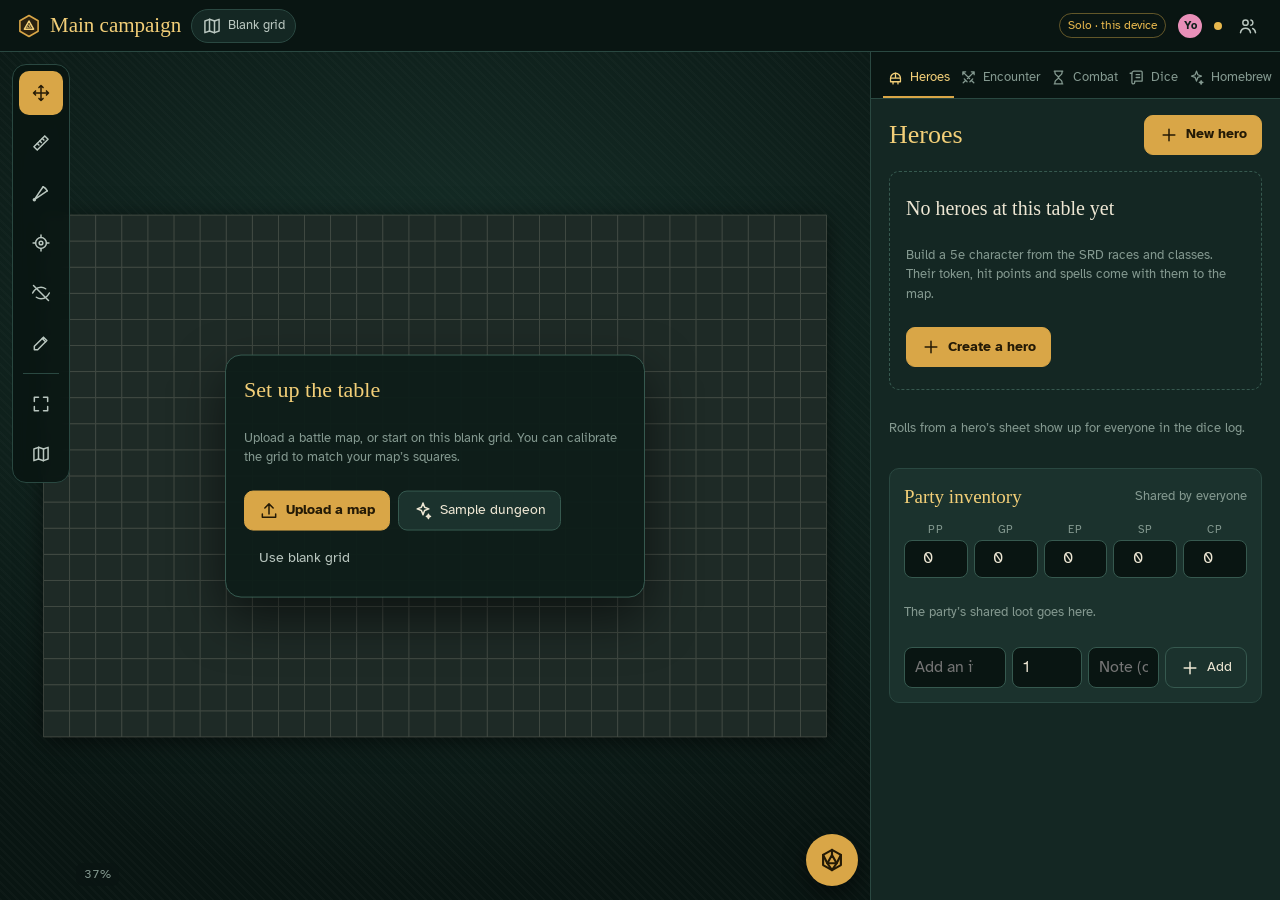
==== commit 5b48a3a6: "Add a fog of war on/off button to the DM's map toolbar Co-Authored-By: Claude Opus 5.5 <noreply@anth" ====
--- a/docs/index.html
+++ b/docs/index.html
@@ -4861,6 +4861,11 @@
         if (t === 'ping' && tool === 'ping' && UIx) UIx.toast('Tap the map to ping. Long-press works with any tool.');
         break;
       }
+      case 'fog-toggle':
+        if (!S.dm || !scene) break;
+        Store.Act.patchScene(scene.id, { fog: { enabled: !fogOn() } });
+        if (UIx) UIx.toast(fogOn() ? 'Fog of war off.' : 'Fog of war on. Players see only what their heroes can see. Draw walls with the pencil tool.');
+        break;
       case 'fit':
         fit();
         break;
@@ -4918,7 +4923,7 @@
     const r = (t, ic, label) => `<button type="button" data-act="tool" data-tool="${t}" aria-pressed="${tool === t}" aria-label="${label}" title="${label}">${icon(ic)}</button>`;
     rail.innerHTML = r('select', 'move', 'Move and select') + r('measure', 'ruler', 'Measure distance') +
       `<button type="button" data-act="tool" data-tool="template" aria-pressed="${!!aim}" aria-label="Spell area" title="Spell area">${icon('area')}</button>` +
-      r('ping', 'ping', 'Ping a spot') + (S.dm ? r('walls', 'edit', 'Draw walls (for fog of war): drag to draw, tap a wall to remove it') : '') + '<div class="rsep"></div>' +
+      r('ping', 'ping', 'Ping a spot') + (S.dm ? `<button type="button" data-act="fog-toggle" aria-pressed="${fogOn()}" aria-label="Fog of war ${fogOn() ? 'on' : 'off'}" title="Fog of war: ${fogOn() ? 'on' : 'off'}">${icon('eye-off')}</button>` + r('walls', 'edit', 'Draw walls (for fog of war): drag to draw, tap a wall to remove it') : '') + '<div class="rsep"></div>' +
       `<button type="button" data-act="fit" aria-label="Fit map to screen" title="Fit map to screen">${icon('fit')}</button>` +
       (S.dm ? `<button type="button" data-act="scenes" aria-label="Scenes and maps" title="Scenes and maps">${icon('map')}</button>` : '');
     renderInitStrip();
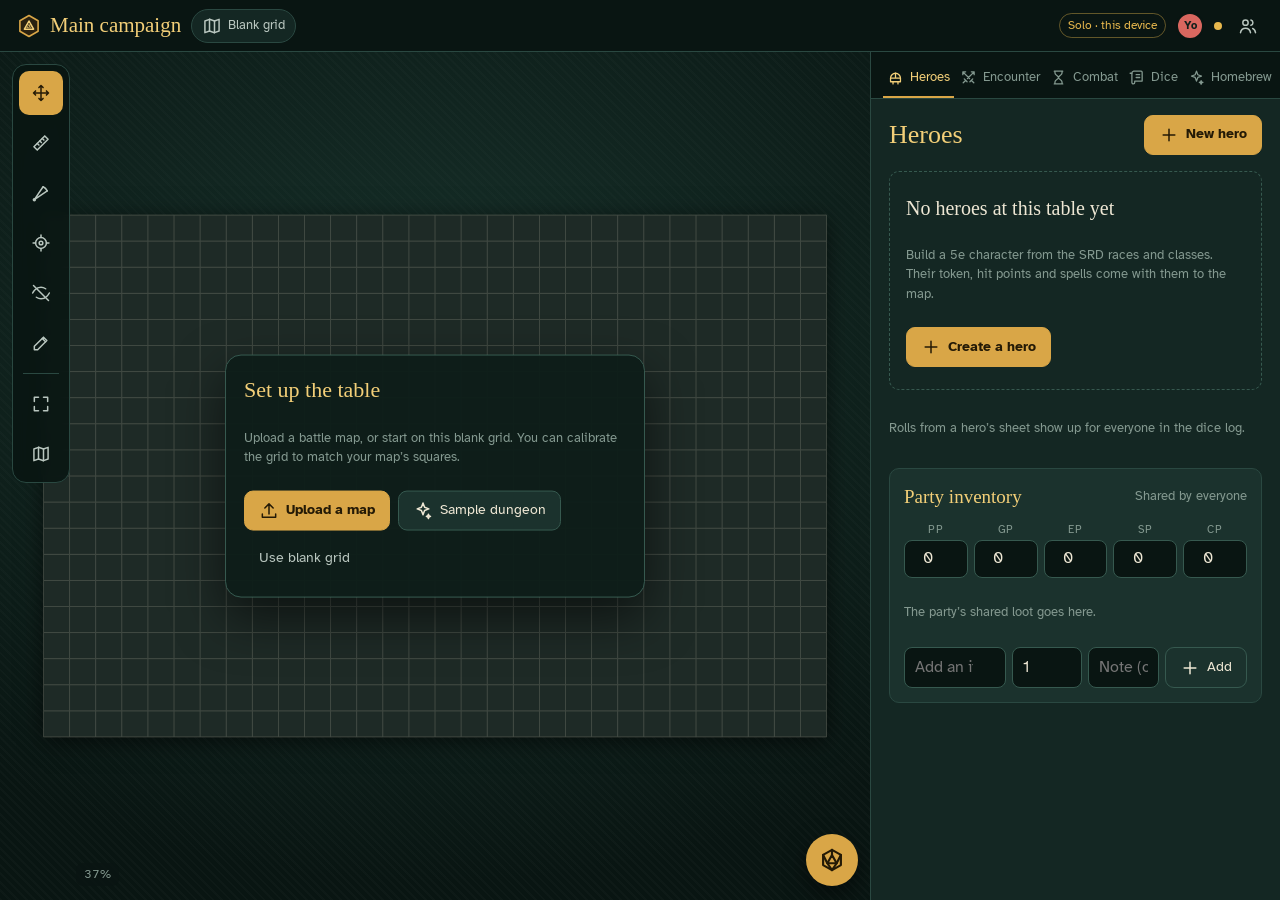
==== commit ec759d44: "Make the map and top bar skip work when nothing changed; compress server responses Profiled at 4x CP" ====
--- a/docs/index.html
+++ b/docs/index.html
@@ -545,7 +545,7 @@
 .act-tabs button { font-size: 12.5px; padding: 7px 6px; }
 .act-row .linkish { font-size: 15px; }
 .use-box { display: grid; gap: 6px; border-left: 3px solid var(--arcane); padding-left: 10px; }
-.world canvas.fog-layer { position: absolute; left: 0; top: 0; pointer-events: none; }
+.world canvas.fog-layer { position: absolute; left: 0; top: 0; max-width: none; pointer-events: none; image-rendering: pixelated; image-rendering: crisp-edges; image-rendering: pixelated; }
 
 </style>
 <svg width="0" height="0" style="position:absolute" aria-hidden="true" focusable="false">
@@ -1715,6 +1715,19 @@
     if (t < 0 || t > maxDist) return null;
     return { x: ox + dx * t, y: oy + dy * t, t };
   }
+  // Walls that can block sight within radiusPx of (ox,oy); farther walls can't change anything
+  function wallsNear(ox, oy, radiusPx, walls) {
+    if (!Array.isArray(walls) || !walls.length) return [];
+    return walls.filter((sg) => {
+      const x1 = Array.isArray(sg) ? sg[0] : sg.x1;
+      const y1 = Array.isArray(sg) ? sg[1] : sg.y1;
+      const x2 = Array.isArray(sg) ? sg[2] : sg.x2;
+      const y2 = Array.isArray(sg) ? sg[3] : sg.y2;
+      const L = (x2 - x1) ** 2 + (y2 - y1) ** 2 || 1;
+      const t = Math.max(0, Math.min(1, ((ox - x1) * (x2 - x1) + (oy - y1) * (y2 - y1)) / L));
+      return Math.hypot(ox - (x1 + t * (x2 - x1)), oy - (y1 + t * (y2 - y1))) <= radiusPx;
+    });
+  }
   // Line-of-sight polygon [[x,y], ...] around (ox,oy), clipped by walls
   function visibilityPolygon(ox, oy, radiusPx, walls, perimeterSteps) {
     const steps = perimeterSteps || 72;
@@ -1754,10 +1767,22 @@
       }
       poly.push([bx, by]);
     }
+    let x0 = Infinity, y0 = Infinity, x1 = -Infinity, y1 = -Infinity;
+    poly.forEach(([x, y]) => {
+      if (x < x0) x0 = x;
+      if (y < y0) y0 = y;
+      if (x > x1) x1 = x;
+      if (y > y1) y1 = y;
+    });
+    poly.bbox = [x0, y0, x1, y1];
     return poly;
   }
   // Point in polygon (even-odd rule)
   function inPolygon(poly, px, py) {
+    if (poly.bbox) {
+      const b = poly.bbox;
+      if (px < b[0] || px > b[2] || py < b[1] || py > b[3]) return false;
+    }
     let inside = false;
     for (let i = 0, j = poly.length - 1; i < poly.length; j = i++) {
       const [xi, yi] = poly[i];
@@ -1780,7 +1805,9 @@
       if (!tok) return;
       const ft = Math.max(0, Number(tok.vision != null ? tok.vision : defaultFt));
       const [cx, cy] = tokenCenter(tok, grid);
-      const poly = walls && walls.length ? visibilityPolygon(cx, cy, visionRadiusPx(tok, grid, defaultFt), walls) : null;
+      const rad = visionRadiusPx(tok, grid, defaultFt);
+      const near = wallsNear(cx, cy, rad, walls);
+      const poly = near.length ? visibilityPolygon(cx, cy, rad, near) : null;
       const tCells = tokenCells(tok); // once per token, not once per cell
       const maxCells = Math.ceil(ft / 5) + Math.max(1, Math.round(tok.size || 1));
       const baseC = Math.floor((cx - ox) / g);
@@ -1814,7 +1841,7 @@
     list.forEach((tok) => {
       const [cx, cy] = tokenCenter(tok, grid);
       const r = visionRadiusPx(tok, grid, defaultFt);
-      const poly = visibilityPolygon(cx, cy, r, walls);
+      const poly = visibilityPolygon(cx, cy, r, wallsNear(cx, cy, r, walls));
       st.polygons.push({ id: tok.id || null, cx, cy, r, poly });
       // breadcrumb when this token (not just any token) has moved 4px or its vision changed
       let prev = null;
@@ -1855,7 +1882,7 @@
     templateCells, tokenCells, cellsHit, distanceFt, edgePoint, CONE_HALF,
     EFFECT_TYPES, ATTACK_FILTERS, DAMAGE_TYPES, featEffects, describeEffect, cleanDmg,
     STYLES, LIFE_SPELLS, SRD_USE, optionCount, expandOptions, SCHOOLS, SIZES, SHAPES, CR_LIST, CR_XP, scaleExpr, featureLevels, homebrewClass, spellFromHomebrew, monsterFromHomebrew, crValue,
-    tokenCenter, visionRadiusPx, raySegmentHit, visibilityPolygon, inPolygon, visibleCells, createFogState, stepFog, tokenVisibleToPlayers,
+    tokenCenter, visionRadiusPx, wallsNear, raySegmentHit, visibilityPolygon, inPolygon, visibleCells, createFogState, stepFog, tokenVisibleToPlayers,
     _setRng: (f) => { rng = f; },
   };
 })();
@@ -2191,6 +2218,7 @@
       }
     };
     if (!/^https?:$/.test(location.protocol)) return null;
+    if (/\.github\.io$/.test(location.hostname)) return null; // GitHub Pages can't run the table server: skip the check
     let key = LS.get('tt.key', '') || '';
     let r = await get('?key=' + encodeURIComponent(key));
     if (!r) return null;
@@ -3728,6 +3756,7 @@
   let rail, initStrip, bottom, msg, zoomTag, fab, fogCanvas;
   let fog = null; // current fog state for this scene (null when fog is off)
   let fogSaveT = 0;
+  let shownDims = '';
   let wallDraft = null;
   const V = { z: 1, tx: 0, ty: 0 };
   let scene = null;
@@ -3763,7 +3792,8 @@
   const icon = (id) => `<svg class="ic" aria-hidden="true"><use href="#i-${id}"/></svg>`;
 
   /* -------------------------------------------------------- coords */
-  const rect = () => root.getBoundingClientRect();
+  let rectHold = null; // the board's rectangle, held while a finger or mouse button is down
+  const rect = () => rectHold || root.getBoundingClientRect();
   function toWorld(cx, cy) {
     const r = rect();
     return [(cx - r.left - V.tx) / V.z, (cy - r.top - V.ty) / V.z];
@@ -3786,7 +3816,7 @@
         <img class="mapimg" alt="" hidden draggable="false">
         <svg class="layer-grid" xmlns="http://www.w3.org/2000/svg"><path class="grid-path" fill="none"/></svg>
         <svg class="layer-tpl" xmlns="http://www.w3.org/2000/svg"><g class="tpls"></g></svg>
-        <canvas class="fog-layer" aria-hidden="true"></canvas>
+        <canvas class="fog-layer" aria-hidden="true" hidden></canvas>
         <div class="tokens"></div>
         <svg class="layer-fx" xmlns="http://www.w3.org/2000/svg"><g class="fx"></g></svg>
         <div class="fxdom"><div class="ghost" hidden></div><div class="dist-tag" hidden></div></div>
@@ -3862,7 +3892,14 @@
       renderTokens();
       renderHud();
     });
-    Store.on('peers', onPeers);
+    let peersRaf = 0;
+    Store.on('peers', () => {
+      if (peersRaf) return;
+      peersRaf = requestAnimationFrame(() => {
+        peersRaf = 0;
+        onPeers();
+      });
+    });
     Store.on('ping', onPing);
     Store.on('relay', renderHud);
     applyScene();
@@ -3870,6 +3907,7 @@
 
   let lastSize = null;
   function onResize() {
+    if (rectHold) rectHold = root.getBoundingClientRect();
     const r = rect();
     if (r.width < 10 || r.height < 10) return;
     if (!fitted) fit();
@@ -3905,14 +3943,22 @@
     grid.oy = Number(grid.oy) || 0;
     grid.size = Math.max(8, Number(grid.size) || 70);
     [W, H] = sceneDims(sc, grid);
-    world.style.width = W + 'px';
-    world.style.height = H + 'px';
-    world.style.setProperty('--g', grid.size);
-    svg.forEach((s) => {
-      s.setAttribute('width', W);
-      s.setAttribute('height', H);
-      s.setAttribute('viewBox', `0 0 ${W} ${H}`);
-    });
+    const dimKey = W + 'x' + H + 'g' + grid.size;
+    if (dimKey !== shownDims) {
+      shownDims = dimKey;
+      world.style.width = W + 'px';
+      world.style.height = H + 'px';
+      world.style.setProperty('--g', grid.size);
+      svg.forEach((s) => {
+        s.setAttribute('width', W);
+        s.setAttribute('height', H);
+        s.setAttribute('viewBox', `0 0 ${W} ${H}`);
+      });
+      mapImg.style.width = W + 'px';
+      mapImg.style.height = H + 'px';
+      blank.style.width = W + 'px';
+      blank.style.height = H + 'px';
+    }
     if (sc.mapId) {
       blank.hidden = true;
       let m = S.maps.get(sc.mapId);
@@ -3921,8 +3967,6 @@
         Store.fetchMap(sc);
         m = S.maps.get(sc.mapId);
       }
-      mapImg.style.width = W + 'px';
-      mapImg.style.height = H + 'px';
       if (m && m.status === 'ready') {
         if (mapImg.getAttribute('src') !== m.url) mapImg.setAttribute('src', m.url);
         mapImg.hidden = false;
@@ -3930,11 +3974,8 @@
     } else {
       mapImg.hidden = true;
       blank.hidden = false;
-      blank.style.width = W + 'px';
-      blank.style.height = H + 'px';
     }
     renderGrid();
-    fog = null;
     if (!fitted) fit();
     renderAll();
   }
@@ -3947,9 +3988,12 @@
   const clampZoom = (z) => Math.max(0.04, Math.min(6, z));
   function applyView() {
     world.style.transform = `translate(${V.tx}px, ${V.ty}px) scale(${V.z})`;
-    gGrid.setAttribute('stroke-width', String(Math.max(0.6, 1.1 / V.z)));
-    world.style.setProperty('--sw', String(1 / V.z));
-    zoomTag.textContent = Math.round(V.z * 100) + '%';
+    if (V.z !== shownZoom) {
+      shownZoom = V.z;
+      gGrid.setAttribute('stroke-width', String(Math.max(0.6, 1.1 / V.z)));
+      const pct = Math.round(V.z * 100) + '%';
+      if (zoomTag.textContent !== pct) zoomTag.textContent = pct;
+    }
     if (myRuler || S.peers.some((p) => p.presence && p.presence.ru)) renderFx();
     if (V.z !== lastLabelZoom) {
       clearTimeout(labelTimer);
@@ -3960,6 +4004,7 @@
     }
   }
   let lastLabelZoom = 0;
+  let shownZoom = 0;
   let labelTimer = 0;
   function fit() {
     const r = rect();
@@ -3996,7 +4041,11 @@
   }
 
   /* ---------------------------------------------------------- grid */
+  let shownGrid = '';
   function renderGrid() {
+    const gk = [grid.show ? 1 : 0, grid.size, grid.ox, grid.oy, W, H, grid.color, grid.alpha].join('|');
+    if (gk === shownGrid) return;
+    shownGrid = gk;
     if (!grid.show) {
       gGrid.setAttribute('d', '');
       return;
@@ -4015,21 +4064,58 @@
   /* -------------------------------------------------------- tokens */
   /* ---------------------------------------------------- fog of war */
   // walls are [x1,y1,x2,y2] in map pixels on the scene; fog settings in scene.fog
-  const sceneWalls = () => (Array.isArray(scene && scene.walls) ? scene.walls : []).filter((w) => Array.isArray(w) && w.length === 4 && w.every((v) => Number.isFinite(Number(v)))).map((w) => w.map(Number));
-  const fogOn = () => !!(scene && !scene.virtual && scene.fog && scene.fog.enabled) || !!(scene && scene.virtual && scene.fog && scene.fog.enabled);
+  let wallsFor = null;
+  let wallsList = [];
+  function sceneWalls() {
+    if (wallsFor !== scene) {
+      wallsFor = scene;
+      wallsList = (Array.isArray(scene && scene.walls) ? scene.walls : []).filter((w) => Array.isArray(w) && w.length === 4 && w.every((v) => Number.isFinite(Number(v)))).map((w) => w.map(Number));
+    }
+    return wallsList;
+  }
+  const fogOn = () => !!(scene && scene.fog && scene.fog.enabled);
+  const sightMemo = new WeakMap(); // hero token -> squares it sees, reused until it moves or the walls change
   function updateFog() {
     if (!fogOn()) {
-      fog = null;
-      drawFog();
+      if (fog) {
+        fog = null;
+        drawFog();
+      }
       return;
     }
     const f = scene.fog || {};
     const pcs = [];
     S.tokens.forEach((t) => t.scene === sceneId && t.kind === 'pc' && pcs.push(t));
-    const prevExplored = fog && fog.sceneId === sceneId ? fog.explored : {};
+    // nothing that fog depends on changed (heroes' squares, vision, walls, settings): keep the last result
+    const key = [S.dm ? 1 : 0, grid.size, grid.ox, grid.oy, W, H, diagRule(), pcs.map((t) => [t.id, t.c, t.r, t.size, t.vision].join(':')).join('|')].join(';');
+    if (fog && fog.sceneRef === scene && fog.key === key) return;
+    // "Reset explored area" bumps the epoch: forget what this device remembered too
+    const prevExplored = fog && fog.sceneId === sceneId && fog.epoch === (f.epoch || 0) ? fog.explored : {};
+    const walls = sceneWalls();
+    const opts = { rule: diagRule(), defaultVisionFt: Number(f.vision) > 0 ? Number(f.vision) : 60 };
+    const memoKey = [grid.size, grid.ox, grid.oy, opts.rule, opts.defaultVisionFt].join(',');
     const st = Core.createFogState({ explored: Object.assign({}, f.explored || {}, prevExplored), ManualReveal: f.reveal || {}, ManualHide: f.hide || {} });
-    Core.stepFog(st, pcs, grid, sceneWalls(), { rule: diagRule(), defaultVisionFt: Number(f.vision) > 0 ? Number(f.vision) : 60 });
+    pcs.forEach((t) => {
+      let m = sightMemo.get(t);
+      if (!m || m.walls !== walls || m.key !== memoKey) {
+        m = { walls, key: memoKey, cells: Core.visibleCells([t], grid, walls, opts).map(([c, r]) => c + ',' + r) };
+        sightMemo.set(t, m);
+      }
+      m.cells.forEach((k) => {
+        if (!st.ManualHide[k]) {
+          st.visible[k] = true;
+          st.explored[k] = true;
+        }
+      });
+    });
+    Object.keys(st.ManualReveal).forEach((k) => {
+      st.visible[k] = true;
+      st.explored[k] = true;
+    });
     st.sceneId = sceneId;
+    st.sceneRef = scene;
+    st.key = key;
+    st.epoch = f.epoch || 0;
     fog = st;
     // the DM's device keeps the explored area with the scene
     if (S.dm && !S.readOnly) {
@@ -4044,6 +4130,7 @@
     }
     drawFog();
   }
+  // One canvas pixel per grid square, stretched over the map: tiny to draw and to keep in memory
   function drawFog() {
     if (!fogCanvas) return;
     if (!fog) {
@@ -4051,28 +4138,31 @@
       return;
     }
     fogCanvas.hidden = false;
-    if (fogCanvas.width !== Math.round(W) || fogCanvas.height !== Math.round(H)) {
-      fogCanvas.width = Math.round(W);
-      fogCanvas.height = Math.round(H);
-    }
-    fogCanvas.style.width = W + 'px';
-    fogCanvas.style.height = H + 'px';
-    const cx = fogCanvas.getContext('2d');
-    cx.clearRect(0, 0, W, H);
     const g = grid.size;
     const c0 = Math.floor(-grid.ox / g) - 1;
     const r0 = Math.floor(-grid.oy / g) - 1;
-    const c1 = Math.ceil((W - grid.ox) / g);
-    const r1 = Math.ceil((H - grid.oy) / g);
+    const cols = Math.ceil((W - grid.ox) / g) - c0 + 1;
+    const rows = Math.ceil((H - grid.oy) / g) - r0 + 1;
+    if (fogCanvas.width !== cols || fogCanvas.height !== rows) {
+      fogCanvas.width = cols;
+      fogCanvas.height = rows;
+    }
+    fogCanvas.style.left = grid.ox + c0 * g + 'px';
+    fogCanvas.style.top = grid.oy + r0 * g + 'px';
+    fogCanvas.style.width = cols * g + 'px';
+    fogCanvas.style.height = rows * g + 'px';
+    const cx = fogCanvas.getContext('2d');
+    cx.clearRect(0, 0, cols, rows);
     // players: black where unexplored, dim where explored; the DM: a light shade where players can't see
     const unseen = S.dm ? 'rgba(10,14,20,0.35)' : 'rgb(8,10,12)';
     const remembered = S.dm ? 'rgba(10,14,20,0.18)' : 'rgba(8,10,12,0.6)';
-    for (let c = c0; c <= c1; c++) {
-      for (let r = r0; r <= r1; r++) {
-        const k = c + ',' + r;
-        if (fog.visible[k]) continue;
-        cx.fillStyle = fog.explored[k] ? remembered : unseen;
-        cx.fillRect(grid.ox + c * g - 0.5, grid.oy + r * g - 0.5, g + 1, g + 1);
+    for (const [style, wantExplored] of [[unseen, false], [remembered, true]]) {
+      cx.fillStyle = style;
+      for (let c = 0; c < cols; c++) {
+        for (let r = 0; r < rows; r++) {
+          const k = c + c0 + ',' + (r + r0);
+          if (!fog.visible[k] && !!fog.explored[k] === wantExplored) cx.fillRect(c, r, 1, 1);
+        }
       }
     }
   }
@@ -4167,6 +4257,11 @@
         } else remoteDrag.delete(t.id);
       }
       const dragging = G && G.mode === 'tok' && G.id === t.id;
+      const down0 = info.max && info.hp != null && info.hp <= 0;
+      const sig = [x, y, s, grid.size, t.kind, sel === t.id, turn === t.id, !!t.hidden, down0, size < 1, canMove(t), remote, dragging, info.color,
+        info.img ? info.img.length + info.img.slice(-24) : '', info.name, t.num || '', info.conds.length, info.showHp ? info.hp + '/' + info.max : ''].join('\u0001');
+      if (el._sig === sig) continue;
+      el._sig = sig;
       if (!dragging) el.style.transform = `translate(${x}px, ${y}px)`;
       el.style.width = el.style.height = s * grid.size + 'px';
       el.style.setProperty('--s', String(s));
@@ -4299,7 +4394,21 @@
     return `${t.label ? t.label + ' · ' : ''}${t.size}-ft ${kind}`;
   }
   const num = (v, d) => (Number.isFinite(Number(v)) ? Number(v) : d);
+  let shownTpl = '';
+  let shownFx = '';
+  const tplMemo = new WeakMap(); // saved area -> its drawing, until the grid or zoom changes
   function tplSvg(t0, opts) {
+    const mk = opts.handle ? [grid.size, grid.ox, grid.oy, V.z, opts.handle].join('|') : null;
+    if (mk) {
+      const m = tplMemo.get(t0);
+      if (m && m.k === mk) return m.svg;
+      const svgText = tplSvgDraw(t0, opts);
+      tplMemo.set(t0, { k: mk, svg: svgText });
+      return svgText;
+    }
+    return tplSvgDraw(t0, opts);
+  }
+  function tplSvgDraw(t0, opts) {
     // shared docs and other people's presence: numbers only, since they go into markup
     const t = Object.assign({}, t0, { x: num(t0.x, 0), y: num(t0.y, 0), size: Core.clamp(num(t0.size, 5), 0, 2000), width: num(t0.width, 5), angle: num(t0.angle, 0) });
     const s = grid.size;
@@ -4344,6 +4453,8 @@
       }
     });
     if (aim) html += tplSvg(aimGeom(), { preview: true, origin: aim.shape === 'cone' || aim.shape === 'line' });
+    if (html === shownTpl) return;
+    shownTpl = html;
     gTpl.innerHTML = html;
   }
   function tokensInTemplate(t) {
@@ -4498,6 +4609,8 @@
       sceneWalls().forEach(([x1, y1, x2, y2]) => (html += `<line x1="${x1}" y1="${y1}" x2="${x2}" y2="${y2}" stroke="#93bbff" stroke-width="${w}" stroke-linecap="round"/>`));
       if (wallDraft) html += `<line x1="${wallDraft[0]}" y1="${wallDraft[1]}" x2="${wallDraft[2]}" y2="${wallDraft[3]}" stroke="#f3cf78" stroke-width="${w}" stroke-dasharray="${w * 3} ${w * 2}" stroke-linecap="round"/>`;
     }
+    if (html === shownFx) return;
+    shownFx = html;
     gFx.innerHTML = html;
   }
   function onPing(p) {
@@ -4555,6 +4668,8 @@
   /* ----------------------------------------------------- gestures */
   function onDown(e) {
     if (e.target.closest('[data-hud]')) return;
+    rectHold = null;
+    rectHold = root.getBoundingClientRect();
     if (e.pointerType === 'mouse' && e.button !== 0) {
       if (e.button === 1 || e.button === 2) {
         try {
@@ -4683,6 +4798,7 @@
   function onUp(e) {
     const wasPinch = G && G.mode === 'pinch';
     pointers.delete(e.pointerId);
+    if (!pointers.size) rectHold = null;
     if (wasPinch) {
       if (pointers.size < 2) G = { mode: 'none', id0: -1 };
       return;
@@ -4769,6 +4885,7 @@
       renderHud();
     }
     const el = tokEls.get(G.id);
+    if (el) el._sig = null; // changed by hand during the drag: redraw it fully afterwards
     if (el) el.classList.add('dragging', 'is-sel');
     ghost.hidden = false;
     distTag.hidden = false;
@@ -4794,14 +4911,23 @@
     distTag.textContent = ft + ' ft';
     distTag.style.transform = `translate(${gx + s / 2}px, ${gy}px) translate(-50%, -125%) scale(${1 / V.z})`;
     distTag.style.transformOrigin = '50% 100%';
-    Store.pushPresence({ dr: { id: t.id, x: Math.round(x), y: Math.round(y), sc: sceneId } });
-  }
+    drPending = { id: t.id, x: Math.round(x), y: Math.round(y), sc: sceneId };
+    if (!drRaf) drRaf = requestAnimationFrame(() => {
+      drRaf = 0;
+      if (drPending) Store.pushPresence({ dr: drPending });
+      drPending = null;
+    });
+  }
+  let drPending = null;
+  let drRaf = 0;
   function endTokDrag(cancel) {
     const id = G.id;
     const el = tokEls.get(id);
+    if (el) el._sig = null;
     if (el) el.classList.remove('dragging');
     ghost.hidden = true;
     distTag.hidden = true;
+    drPending = null;
     Store.pushPresence({ dr: null });
     const t = S.tokens.get(id);
     G.mode = 'none';
@@ -4918,14 +5044,21 @@
       if (window.UI) UI.boardAct('sel-dmg', e.target, sel);
     }
   }
+  let shownRail = '';
+  let shownInit = '';
+  let shownMsg = '';
   function renderHud() {
     if (!rail) return;
     const r = (t, ic, label) => `<button type="button" data-act="tool" data-tool="${t}" aria-pressed="${tool === t}" aria-label="${label}" title="${label}">${icon(ic)}</button>`;
-    rail.innerHTML = r('select', 'move', 'Move and select') + r('measure', 'ruler', 'Measure distance') +
+    const railHtml = r('select', 'move', 'Move and select') + r('measure', 'ruler', 'Measure distance') +
       `<button type="button" data-act="tool" data-tool="template" aria-pressed="${!!aim}" aria-label="Spell area" title="Spell area">${icon('area')}</button>` +
       r('ping', 'ping', 'Ping a spot') + (S.dm ? `<button type="button" data-act="fog-toggle" aria-pressed="${fogOn()}" aria-label="Fog of war ${fogOn() ? 'on' : 'off'}" title="Fog of war: ${fogOn() ? 'on' : 'off'}">${icon('eye-off')}</button>` + r('walls', 'edit', 'Draw walls (for fog of war): drag to draw, tap a wall to remove it') : '') + '<div class="rsep"></div>' +
       `<button type="button" data-act="fit" aria-label="Fit map to screen" title="Fit map to screen">${icon('fit')}</button>` +
       (S.dm ? `<button type="button" data-act="scenes" aria-label="Scenes and maps" title="Scenes and maps">${icon('map')}</button>` : '');
+    if (railHtml !== shownRail) {
+      shownRail = railHtml;
+      rail.innerHTML = railHtml;
+    }
     renderInitStrip();
     renderBottom();
     renderMsg();
@@ -4949,6 +5082,8 @@
       html += `<button type="button" class="init-chip${S.game.turn === e.id ? ' now' : ''}" data-act="init-focus" data-tok="${esc(tokId || '')}">
         <span class="disc sm${v.monster ? ' monster' : ''}" style="--c:${v.color}">${esc(initials(v.name))}</span><span>${esc(v.name)}</span><b>${esc(e.val)}</b></button>`;
     }
+    if (html === shownInit) return;
+    shownInit = html;
     initStrip.innerHTML = html;
     const now = initStrip.querySelector('.now');
     if (now && now.scrollIntoView) now.scrollIntoView({ block: 'nearest', inline: 'center' });
@@ -5016,6 +5151,8 @@
           <div class="btn-row"><button class="btn btn-primary" data-act="go-heroes">Make a hero</button><button class="btn btn-ghost" data-act="msg-dismiss">Close</button></div>`;
       }
     }
+    if (html === shownMsg) return;
+    shownMsg = html;
     msg.hidden = !html;
     if (html) msg.innerHTML = html;
   }
@@ -5068,8 +5205,15 @@
     for (let i = 0; i < vals.length; i++) out += val(vals[i]) + strings[i + 1];
     return raw(out);
   }
+  // only touches the page when the markup really changed (tabs and the people dots are redrawn very often)
   const setHTML = (el, h) => {
-    el.innerHTML = typeof h === 'string' ? h : val(h);
+    const str = typeof h === 'string' ? h : val(h);
+    if (el._html === str) return;
+    el._html = str;
+    el.innerHTML = str;
+  };
+  const setText = (el, t) => {
+    if (el && el.textContent !== t) el.textContent = t;
   };
   const icon = (id) => raw(`<svg class="ic" aria-hidden="true"><use href="#i-${id}"/></svg>`);
   const initials = Board.initials;
@@ -5389,13 +5533,14 @@
   /* ------------------------------------------------------- top bar */
   function renderTop() {
     const sc = Store.activeScene();
-    $('#sceneName').textContent = sc.name || 'Blank grid';
-    const bn = document.querySelector('.brand-name');
-    if (bn) bn.textContent = Store.campaignName();
+    setText($('#sceneName'), sc.name || 'Blank grid');
+    setText(document.querySelector('.brand-name'), Store.campaignName());
     const conn = $('#conn');
     const hostDown = S.p2p && S.p2p.role === 'host' && S.p2p.status !== 'online';
-    conn.className = 'conn ' + (S.mode === 'local' ? 'solo' : S.loaded && !S.offline && !hostDown ? 'live' : '');
-    conn.title = S.mode === 'local' ? 'Solo mode: this device only' : S.offline ? 'Reconnecting…' : S.loaded ? 'Live' : 'Connecting…';
+    const connCls = 'conn ' + (S.mode === 'local' ? 'solo' : S.loaded && !S.offline && !hostDown ? 'live' : '');
+    if (conn.className !== connCls) conn.className = connCls;
+    const connTitle = S.mode === 'local' ? 'Solo mode: this device only' : S.offline ? 'Reconnecting…' : S.loaded ? 'Live' : 'Connecting…';
+    if (conn.title !== connTitle) conn.title = connTitle;
     const pill = $('#statusPill');
     let st = '';
     if (S.mode === 'local') st = 'Solo · this device';
@@ -5404,8 +5549,8 @@
     else if (S.readOnly) st = 'View only';
     else if (S.stale && !S.loaded) st = 'Can’t reach the table';
     else if (S.relay) st = 'Limited access';
-    pill.hidden = !st;
-    pill.textContent = st;
+    if (pill.hidden !== !st) pill.hidden = !st;
+    setText(pill, st);
     const peers = [];
     const seen = new Set();
     S.peers.forEach((p) => {
@@ -7754,7 +7899,7 @@
           const doc = Object.assign({}, act);
           delete doc.id;
           delete doc.virtual;
-          doc.fog = Object.assign({}, act.fog || {}, { explored: {} });
+          doc.fog = Object.assign({}, act.fog || {}, { explored: {}, epoch: Date.now() });
           if (S.scenes.has(act.id)) Store.W.set('scenes/' + act.id, doc);
           return toast('Explored area reset.');
         }
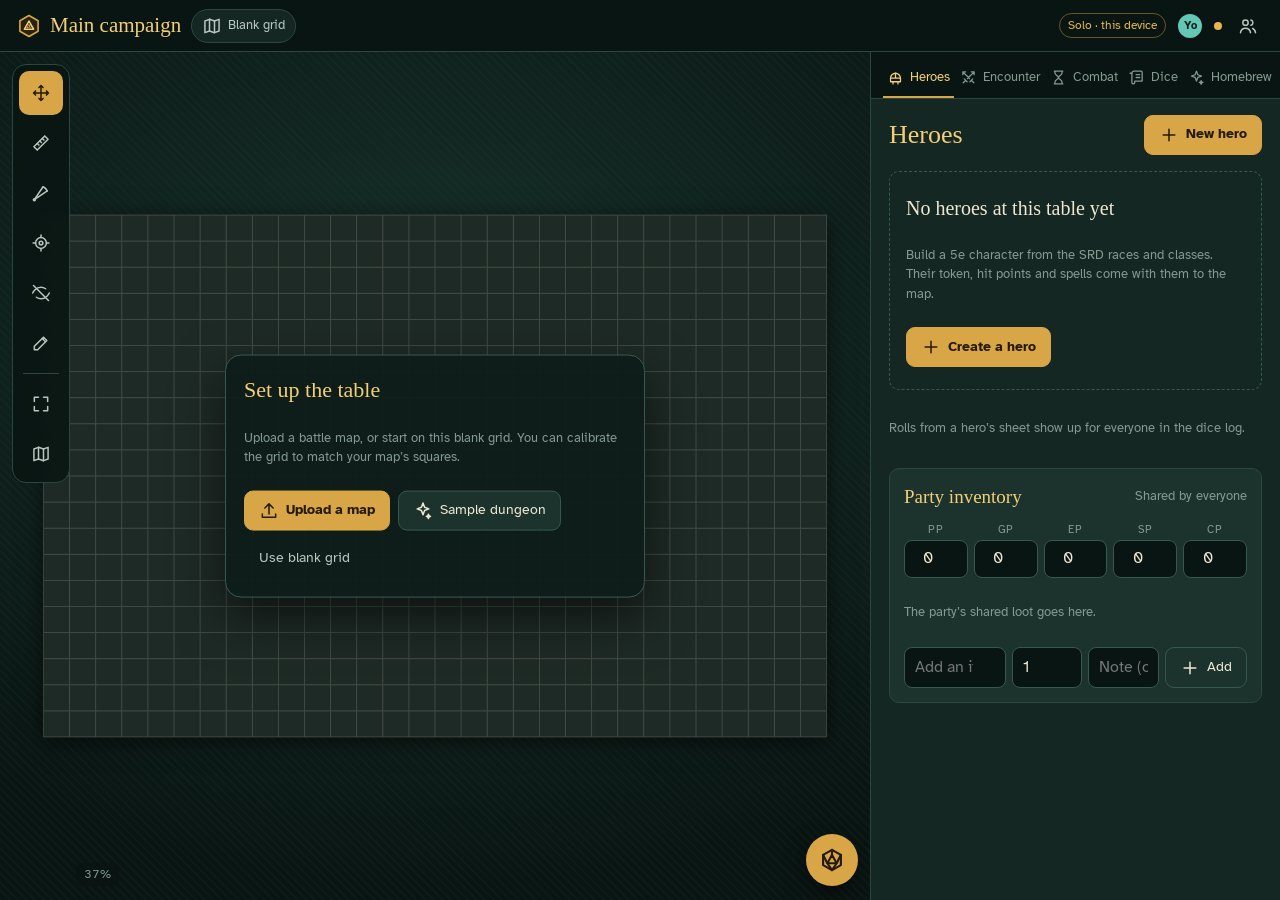
==== commit b89c1cc6: "Add refill rules for every tracker: short, long, dawn, never, no limit - Each tracker has a rule and" ====
--- a/docs/index.html
+++ b/docs/index.html
@@ -936,6 +936,44 @@
     return '';
   }
 
+  /* ------------------------------------------------- rests and refills */
+  const RESETS = ['short', 'long', 'dawn', 'never', 'none'];
+  const RESET_LABEL = { short: 'refills on a short or long rest', long: 'refills on a long rest', dawn: 'refills at dawn', never: 'doesn’t refill (DM refills)', none: 'no limit' };
+  // '' = all back; a number; or dice like 1d6+1
+  function cleanRegain(v) {
+    const t = String(v == null ? '' : v).replace(/\s+/g, '').toLowerCase();
+    if (!t || t === 'all') return '';
+    if (/^\d{1,3}$/.test(t)) return String(Math.min(999, Number(t)));
+    return parseDice(t) ? t : '';
+  }
+  // What a short rest, long rest or dawn brings back. used: {key: spent}. Returns {res: patch, lines: [...]}
+  function restRecovery(resources, used, kind, roller) {
+    const out = {};
+    const lines = [];
+    const rollIt = roller || ((ex) => (roll(ex) || { t: 0 }).t);
+    (resources || []).forEach((r) => {
+      const spent = Math.min(r.max || 0, (used && used[r.key]) || 0);
+      if (!spent) return;
+      const rule = RESETS.includes(r.reset) ? r.reset : 'long';
+      const due = (kind === 'short' && rule === 'short') || (kind === 'long' && (rule === 'short' || rule === 'long')) || (kind === 'dawn' && rule === 'dawn');
+      if (!due) return;
+      // a short-rest tracker comes all the way back on a long rest; otherwise its own amount applies
+      const amount = kind === 'long' && rule === 'short' ? '' : r.regain || '';
+      let back = spent;
+      let how = '';
+      if (/^\d+$/.test(amount)) back = Math.min(spent, Number(amount));
+      else if (amount) {
+        const v = Math.max(0, rollIt(amount));
+        back = Math.min(spent, v);
+        how = ` (rolled ${amount}: ${v})`;
+      }
+      if (!back) return;
+      out[r.key] = spent - back;
+      lines.push(`${r.n.replace(/\s*\(.*\)$/, '')} +${back}${how} → ${r.max - spent + back}/${r.max}`);
+    });
+    return { res: out, lines };
+  }
+
   /* ------------------------------- homebrew classes, spells, monsters */
   // Turn homebrew docs (shared data: check everything) into the same shapes as the SRD data.
   const SCHOOLS = ['Abjuration', 'Conjuration', 'Divination', 'Enchantment', 'Evocation', 'Illusion', 'Necromancy', 'Transmutation'];
@@ -1441,29 +1479,30 @@
 
     // resources
     const resources = [];
-    const add = (key, n, max) => max > 0 && resources.push({ key, n, max });
-    if (c.cls === 'barbarian') add('rage', 'Rage', cs.rage_count === 9999 ? 99 : cs.rage_count || 0);
-    if (c.cls === 'monk' && level >= 2) add('ki', 'Ki points', cs.ki_points || 0);
-    if (c.cls === 'sorcerer' && level >= 2) add('sorcery', 'Sorcery points', cs.sorcery_points || 0);
-    if (c.cls === 'cleric' && level >= 2) add('channel', 'Channel Divinity', cs.channel_divinity_charges || 0);
-    if (c.cls === 'paladin' && level >= 3) add('channel', 'Channel Divinity', 1);
+    // reset: short (short rest, and all back on a long one), long, dawn, never (DM refills), none (no limit)
+    const add = (key, n, max, reset, regain) => max > 0 && resources.push({ key, n, max, reset: reset || 'long', regain: regain || '' });
+    if (c.cls === 'barbarian') { if (cs.rage_count === 9999) resources.push({ key: 'rage', n: 'Rage', max: 0, reset: 'none' }); else add('rage', 'Rage', cs.rage_count || 0, 'long'); }
+    if (c.cls === 'monk' && level >= 2) add('ki', 'Ki points', cs.ki_points || 0, 'short');
+    if (c.cls === 'sorcerer' && level >= 2) add('sorcery', 'Sorcery points', cs.sorcery_points || 0, 'long');
+    if (c.cls === 'cleric' && level >= 2) add('channel', 'Channel Divinity', cs.channel_divinity_charges || 0, 'short');
+    if (c.cls === 'paladin' && level >= 3) add('channel', 'Channel Divinity', 1, 'short');
     if (c.cls === 'fighter') {
-      add('second-wind', 'Second Wind', 1);
-      if (level >= 2) add('surge', 'Action Surge', cs.action_surges || 1);
-      if (level >= 9) add('indomitable', 'Indomitable', cs.indomitable_uses || 1);
-    }
-    if (c.cls === 'bard') add('inspiration', 'Bardic Inspiration (' + (cs.bardic_inspiration_die ? 'd' + cs.bardic_inspiration_die : 'd6') + ')', Math.max(1, mods.cha));
+      add('second-wind', 'Second Wind', 1, 'short');
+      if (level >= 2) add('surge', 'Action Surge', cs.action_surges || 1, 'short');
+      if (level >= 9) add('indomitable', 'Indomitable', cs.indomitable_uses || 1, 'long');
+    }
+    if (c.cls === 'bard') add('inspiration', 'Bardic Inspiration (' + (cs.bardic_inspiration_die ? 'd' + cs.bardic_inspiration_die : 'd6') + ')', Math.max(1, mods.cha), level >= 5 ? 'short' : 'long'); // Font of Inspiration at 5
     if (c.cls === 'paladin') {
-      add('lay-on-hands', 'Lay on Hands (HP pool)', 5 * level);
-      add('divine-sense', 'Divine Sense', 1 + Math.max(0, mods.cha));
-    }
-    if (c.cls === 'druid' && level >= 2) add('wild-shape', 'Wild Shape', 2);
-    if (c.cls === 'wizard') add('arcane-recovery', 'Arcane Recovery', 1);
-    if (breath) add('breath', 'Breath Weapon', 1);
-    for (const r of c.customRes || []) if (r && r.n) resources.push({ key: 'c:' + r.id, n: r.n, max: clamp(parseInt(r.max, 10) || 1, 1, 999), custom: true });
+      add('lay-on-hands', 'Lay on Hands (HP pool)', 5 * level, 'long');
+      add('divine-sense', 'Divine Sense', 1 + Math.max(0, mods.cha), 'long');
+    }
+    if (c.cls === 'druid' && level >= 2) add('wild-shape', 'Wild Shape', level >= 20 ? 0 : 2, 'short');
+    if (c.cls === 'wizard') add('arcane-recovery', 'Arcane Recovery', 1, 'long');
+    if (breath) add('breath', 'Breath Weapon', 1, 'short');
+    for (const r of c.customRes || []) if (r && r.n) resources.push({ key: 'c:' + r.id, n: r.n, max: clamp(parseInt(r.max, 10) || 1, 1, 999), custom: true, reset: RESETS.includes(r.reset) ? r.reset : 'long', regain: cleanRegain(r.regain) });
     fx.filter((e) => e.t === 'resource').forEach((e) => {
       const max = e.max === 'pb' ? pb : ABILS.includes(e.max) ? Math.max(1, mods[e.max]) : int(e.max, 1, 99);
-      resources.push({ key: 'h:' + e.key, n: String(e.name || e.feat).slice(0, 40), max, reset: e.reset === 'short' ? 'short' : 'long', feat: e.feat });
+      resources.push({ key: 'h:' + e.key, n: String(e.name || e.feat).slice(0, 40), max: e.reset === 'none' ? 0 : max, reset: RESETS.includes(e.reset) ? e.reset : 'long', regain: cleanRegain(e.regain), feat: e.feat });
     });
 
     // every usable ability: SRD features, chosen options, homebrew feats/features/items, class actions
@@ -1881,7 +1920,7 @@
     expertiseSlots, derive, encounter, encounterMultiplier, crLabel, inTemplate, templateCorners, templateBBox,
     templateCells, tokenCells, cellsHit, distanceFt, edgePoint, CONE_HALF,
     EFFECT_TYPES, ATTACK_FILTERS, DAMAGE_TYPES, featEffects, describeEffect, cleanDmg,
-    STYLES, LIFE_SPELLS, SRD_USE, optionCount, expandOptions, SCHOOLS, SIZES, SHAPES, CR_LIST, CR_XP, scaleExpr, featureLevels, homebrewClass, spellFromHomebrew, monsterFromHomebrew, crValue,
+    RESETS, RESET_LABEL, cleanRegain, restRecovery, STYLES, LIFE_SPELLS, SRD_USE, optionCount, expandOptions, SCHOOLS, SIZES, SHAPES, CR_LIST, CR_XP, scaleExpr, featureLevels, homebrewClass, spellFromHomebrew, monsterFromHomebrew, crValue,
     tokenCenter, visionRadiusPx, wallsNear, raySegmentHit, visibilityPolygon, inPolygon, visibleCells, createFogState, stepFog, tokenVisibleToPlayers,
     _setRng: (f) => { rng = f; },
   };
@@ -5803,14 +5842,15 @@
     // resources
     const resUsed = ch.res || {};
     const res = d.resources.map((r) => {
+      const when = Core.RESET_LABEL[r.reset] || Core.RESET_LABEL.long;
+      const part = r.regain && r.reset !== 'none' ? ` (${r.regain} back each time${r.reset === 'short' ? ', all on a long rest' : ''})` : '';
+      if (r.reset === 'none') return html`<div class="row"><span class="main"><span class="title" style="display:block">${r.n}</span><span class="sub" style="display:block">Unlimited</span></span></div>`;
       const usedN = Math.min(r.max, resUsed[r.key] || 0);
-      if (r.max > 10) {
-        return html`<div class="row"><span class="main"><span class="title" style="display:block">${r.n}</span><span class="sub" style="display:block">${r.max - usedN} of ${r.max} left</span></span>
-          <div class="stepper"><button type="button" data-act="res-step" data-k="${r.key}" data-d="1" aria-label="Use one" ${edit && usedN < r.max ? '' : 'disabled'}>−</button><span class="val num">${r.max - usedN}</span><button type="button" data-act="res-step" data-k="${r.key}" data-d="-1" aria-label="Restore one" ${edit && usedN > 0 ? '' : 'disabled'}>+</button></div></div>`;
-      }
+      const adjust = html`<div class="stepper"><button type="button" data-act="res-step" data-k="${r.key}" data-d="1" aria-label="Use one" ${edit && usedN < r.max ? '' : 'disabled'}>−</button><span class="val num">${r.max - usedN}</span><button type="button" data-act="res-step" data-k="${r.key}" data-d="-1" aria-label="Get one back" ${edit && usedN > 0 ? '' : 'disabled'}>+</button></div>
+        <button type="button" class="btn btn-ghost btn-sm" data-act="res-fill" data-k="${r.key}" ${edit && usedN > 0 ? '' : 'disabled'}>Refill</button>`;
       const pips = [];
-      for (let k = 0; k < r.max; k++) pips.push(html`<button type="button" class="slot-pip ${k < usedN ? 'used' : ''}" data-act="res" data-k="${r.key}" data-n="${k}" aria-label="${r.n} ${k + 1}" ${edit ? '' : 'disabled'}></button>`);
-      return html`<div class="row"><span class="main"><span class="title" style="display:block">${r.n}</span><span class="sub" style="display:block">${r.max - usedN} of ${r.max} left</span></span><div class="slot-pips res-pips">${pips}</div></div>`;
+      if (r.max <= 10) for (let k = 0; k < r.max; k++) pips.push(html`<button type="button" class="slot-pip ${k < usedN ? 'used' : ''}" data-act="res" data-k="${r.key}" data-n="${k}" aria-label="${r.n} ${k + 1}" ${edit ? '' : 'disabled'}></button>`);
+      return html`<div class="row res-row"><span class="main"><span class="title" style="display:block">${r.n}</span><span class="sub" style="display:block;white-space:normal">${r.max - usedN} of ${r.max} left · ${when}${part}</span></span>${pips.length ? html`<div class="slot-pips res-pips">${pips}</div>` : ''}${adjust}</div>`;
     });
     const condList = Object.keys(R.conditions);
     const death = ch.death || { s: 0, f: 0 };
@@ -5831,7 +5871,7 @@
         <div>${hpBar(hp.hp, hp.max)}</div></div>
         ${edit ? html`<div class="hp-ctrl"><input type="number" id="hpAmt" inputmode="numeric" min="0" placeholder="0" aria-label="Amount">
           <button type="button" class="btn btn-danger btn-sm" data-act="hp-dmg">Damage</button><button type="button" class="btn btn-heal btn-sm" data-act="hp-heal">Heal</button><button type="button" class="btn btn-sm" data-act="hp-temp">Temp HP</button></div>
-          <div class="btn-row"><button type="button" class="btn btn-ghost btn-sm" data-act="rest-short">Short rest</button><button type="button" class="btn btn-ghost btn-sm" data-act="rest-long">Long rest</button><span class="small muted">Hit dice ${d.hitDice}</span></div>` : ''}</div>
+          <div class="btn-row"><button type="button" class="btn btn-ghost btn-sm" data-act="rest-short">Short rest</button><button type="button" class="btn btn-ghost btn-sm" data-act="rest-long">Long rest</button><button type="button" class="btn btn-ghost btn-sm" data-act="rest-dawn">Dawn</button><span class="small muted">Hit dice ${d.hitDice}</span></div>` : ''}</div>
       ${deathHtml}
       <div class="statline">
         <div class="stat"><span class="k">Armor class</span><span class="v">${d.ac}</span></div>
@@ -5876,6 +5916,7 @@
     const r = res && d.resources.find((x) => x.key === res);
     // "1 Ki point", "2 Ki points", "1 superiority die"
     const unit = (name, k) => (k === 1 ? String(name).replace(/ points$/i, ' point').replace(/ dice$/i, ' die') : name);
+    if (r && r.reset === 'none') return 'No limit';
     if (r) {
       const left = r.max - Math.min(r.max, (ch.res || {})[r.key] || 0);
       return `${n ? 'Costs ' + n + ' ' + unit(r.n.replace(/\s*\(.*\)$/, ''), n) : 'Uses ' + r.n.replace(/\s*\(.*\)$/, '')} · ${left} of ${r.max} left`;
@@ -5892,9 +5933,10 @@
       const cost = costText(ch, d, a.res, a.n, a.resName);
       const r = a.res && d.resources.find((x) => x.key === a.res);
       const left = r ? r.max - Math.min(r.max, (ch.res || {})[r.key] || 0) : null;
+      const unlimited = r && r.reset === 'none';
       rows[a.act].push(html`<div class="row act-row"><span class="main"><button type="button" class="linkish" data-act="ab-read" data-i="${i}">${abilityName(a)}</button>
         <span class="sub" style="display:block;white-space:normal">${[cost, a.note, a.roll ? 'Roll ' + a.roll : ''].filter(Boolean).join(' · ')}</span></span>
-        <button type="button" class="btn btn-sm" data-act="ab-use" data-i="${i}" ${edit && (left == null || left >= Math.max(1, a.n || 0)) ? '' : 'disabled'}>${a.roll ? 'Roll' : 'Use'}</button></div>`);
+        <button type="button" class="btn btn-sm" data-act="ab-use" data-i="${i}" ${edit && (unlimited || left == null || left >= Math.max(1, a.n || 0)) ? '' : 'disabled'}>${a.roll ? 'Roll' : 'Use'}</button></div>`);
     });
     known.forEach((sp) => {
       const k = spellAct(sp);
@@ -6015,24 +6057,36 @@
         if (inp) inp.value = '';
         break;
       }
-      case 'rest-short': {
-        // nested objects merge on update, so reset by writing zeros
-        const res = {};
-        ['second-wind', 'surge', 'channel', 'ki', 'wild-shape', 'breath'].forEach((k) => (res[k] = 0));
-        d.resources.forEach((r) => r.reset === 'short' && (res[r.key] = 0));
-        if (ch.cls === 'bard' && (ch.level || 1) >= 5) res.inspiration = 0;
-        const patch = { res };
-        if (ch.cls === 'warlock') patch.slots = zeroKeys(ch.slots);
-        Store.Act.patchChar(ch.id, patch);
-        postRoll({ who, label: 'Short rest', rolls: [mk(Core.roll('1d' + d.hd + Core.exprMod(d.mods.con)), 'Hit die (spend if needed)')] });
-        if (d.songOfRest) postRoll({ who, label: `Song of Rest: each ally who spends a Hit Die regains this much extra`, rolls: [mk(Core.roll('1' + d.songOfRest), 'Extra healing')] });
-        toast('Short rest taken. Roll shown in case you spend a hit die.');
+      case 'rest-short':
+      case 'rest-long':
+      case 'rest-dawn': {
+        const kind = a.slice(5);
+        const rec = Core.restRecovery(d.resources, ch.res || {}, kind);
+        const patch = {};
+        if (Object.keys(rec.res).length) patch.res = rec.res;
+        const lines = rec.lines.slice();
+        if (kind === 'short' && ch.cls === 'warlock' && Object.values(ch.slots || {}).some((v) => v > 0)) {
+          patch.slots = zeroKeys(ch.slots);
+          lines.push('Pact Magic slots → all back');
+        }
+        if (kind === 'long') {
+          Object.assign(patch, { hp: null, tmp: 0, slots: zeroKeys(ch.slots), death: { s: 0, f: 0 } });
+          lines.unshift('Hit points → full' + (Object.values(ch.slots || {}).some((v) => v > 0) ? ', spell slots → all back' : ''));
+        }
+        if (Object.keys(patch).length) Store.Act.patchChar(ch.id, patch);
+        const title = { short: 'takes a short rest', long: 'finishes a long rest', dawn: 'greets the dawn' }[kind];
+        Store.Act.log({ kind: 'sys', who, label: `${who} ${title}. ${lines.length ? 'Back: ' + lines.join('; ') + '.' : 'Nothing to refill.'}` });
+        if (kind === 'short') {
+          postRoll({ who, label: 'Short rest', rolls: [mk(Core.roll('1d' + d.hd + Core.exprMod(d.mods.con)), 'Hit die (spend if needed)')] });
+          if (d.songOfRest) postRoll({ who, label: `Song of Rest: each ally who spends a Hit Die regains this much extra`, rolls: [mk(Core.roll('1' + d.songOfRest), 'Extra healing')] });
+        }
+        toast(lines.length ? `${title[0].toUpperCase() + title.slice(1)}: ${lines.length} thing${lines.length === 1 ? '' : 's'} back.` : 'Nothing to refill.');
         break;
       }
-      case 'rest-long':
-        Store.Act.patchChar(ch.id, { hp: null, tmp: 0, slots: zeroKeys(ch.slots), res: zeroKeys(ch.res), death: { s: 0, f: 0 } });
-        Store.Act.log({ kind: 'sys', who, label: `${who} finishes a long rest.` });
+      case 'res-fill': {
+        Store.Act.patchChar(ch.id, { res: { [b.dataset.k]: 0 } });
         break;
+      }
       case 'slot': {
         const l = b.dataset.l;
         const k = Number(b.dataset.k);
@@ -6133,7 +6187,8 @@
         const x = d.abilities[Number(b.dataset.i)];
         if (!x) return;
         const name = abilityName(x);
-        if (x.res && x.n !== 0) {
+        const unl = x.res && (d.resources.find((rr) => rr.key === x.res) || {}).reset === 'none';
+        if (x.res && x.n !== 0 && !unl) {
           const r = d.resources.find((rr) => rr.key === x.res);
           const used = Object.assign({}, ch.res || {});
           const left = r ? r.max - Math.min(r.max, used[x.res] || 0) : 0;
@@ -6452,7 +6507,9 @@
           <label class="field"><span>Extra speed (ft)</span><input type="number" id="b-spb" data-bind="speedBonus" min="-30" max="60" step="5" value="${c.speedBonus || 0}" inputmode="numeric"></label></div>
       </div>
       <div class="card"><div class="card-title"><h3>Custom trackers</h3><button type="button" class="btn btn-sm" data-act="res-add">${icon('plus')} Add</button></div>
-        ${(c.customRes || []).length ? (c.customRes || []).map((r, i) => html`<div class="grid2"><input type="text" id="cr-n-${i}" data-res="${i}" data-k="n" value="${r.n}" placeholder="Luck points" aria-label="Tracker name"><div class="btn-row"><input type="number" id="cr-m-${i}" data-res="${i}" data-k="max" value="${r.max}" min="1" max="999" style="width:90px" aria-label="Uses"><button type="button" class="btn btn-ghost btn-sm" data-act="res-del" data-i="${i}">${icon('trash')}</button></div></div>`) : html`<p class="hint">For anything the sheet doesn’t track: luck points, a magic item’s charges, arrows.</p>`}
+        ${(c.customRes || []).length ? (c.customRes || []).map((r, i) => html`<div class="grid2"><input type="text" id="cr-n-${i}" data-res="${i}" data-k="n" value="${r.n}" placeholder="Luck points" aria-label="Tracker name"><div class="btn-row"><input type="number" id="cr-m-${i}" data-res="${i}" data-k="max" value="${r.max}" min="1" max="999" style="width:90px" aria-label="Uses"><button type="button" class="btn btn-ghost btn-sm" data-act="res-del" data-i="${i}">${icon('trash')}</button></div>
+          <select id="cr-r-${i}" data-res="${i}" data-k="reset" aria-label="Comes back">${RESET_OPTS.map(([v, l]) => html`<option value="${v}" ${(r.reset || 'long') === v ? 'selected' : ''}>${l}</option>`)}</select>
+          <input type="text" id="cr-g-${i}" data-res="${i}" data-k="regain" value="${r.regain || ''}" maxlength="20" placeholder="How many back: empty = all, 1, or 1d6+1" aria-label="How many come back"></div>`) : html`<p class="hint">For anything the sheet doesn’t track: luck points, a magic item’s charges, arrows.</p>`}
       </div>
       <div class="card"><div class="card-title"><h3>At a glance</h3></div>
         <dl class="kv"><dt>Hit points</dt><dd class="num">${d.hpMax}</dd><dt>Armor class</dt><dd class="num">${d.ac} · ${d.acNote}</dd><dt>Speed</dt><dd class="num">${d.speed} ft</dd><dt>Initiative</dt><dd class="num">${fmtMod(d.init)}</dd>
@@ -6637,6 +6694,11 @@
       const list = (c.customRes || []).slice();
       if (list[i]) {
         list[i] = Object.assign({}, list[i], { [t.dataset.k]: t.dataset.k === 'max' ? Math.max(1, Math.min(999, Number(t.value) || 1)) : String(t.value).slice(0, 40) });
+        if (t.tagName === 'SELECT') {
+          c.customRes = list;
+          saveDraft();
+          return renderPanel('heroes', true);
+        }
         c.customRes = list;
         saveDraft();
       }
@@ -8287,7 +8349,8 @@
       case 'saveProf': return fSel(p('ab'), 'Saving throw', abOpts());
       case 'skillProf': return fSel(p('sk'), 'Skill', Object.keys(R.skills).map((k) => [k, R.skills[k].n]));
       case 'resource':
-        return html`<div class="grid3">${fText(p('name'), 'Name', 'Uses', 40)}${fSel(p('max'), 'How many', [['pb', 'Proficiency bonus'], ...Core.ABILS.map((a) => [a, Core.ABIL_SHORT[a] + ' modifier']), ...[1, 2, 3, 4, 5].map((n) => [String(n), String(n)])])}${fSel(p('reset'), 'Comes back after', [['long', 'Long rest'], ['short', 'Short rest']])}</div>`;
+        return html`<div class="grid3">${fText(p('name'), 'Name', 'Uses', 40)}${fSel(p('max'), 'How many', [['pb', 'Proficiency bonus'], ...Core.ABILS.map((a) => [a, Core.ABIL_SHORT[a] + ' modifier']), ...[1, 2, 3, 4, 5].map((n) => [String(n), String(n)])])}${fSel(p('reset'), 'Comes back', RESET_OPTS)}</div>
+          ${e.reset === 'none' || e.reset === 'never' ? '' : fText(p('regain'), 'How many come back each time', 'empty = all; 1; or dice like 1d6+1', 20)}`;
       case 'crit': return fSel(p('min'), 'Critical hit on', [['19', '19–20'], ['18', '18–20']]);
       case 'spells': {
         const lists = [['any', 'Any class’s list'], ...Object.keys(R.classes).filter((k) => R.classes[k].cast).map((k) => [k, R.classes[k].n + ' list'])];
@@ -8332,6 +8395,7 @@
       ${list.length ? list.map((r, i) => html`<div class="fx-row"><div class="card-title"><b>${r.name || r.n || addLabel}</b><button type="button" class="btn btn-ghost btn-icon btn-sm" data-act="hb-del" data-path="${path}" data-i="${i}" aria-label="Remove">${icon('trash')}</button></div>${rowFn(path + '.' + i, r)}</div>`) : html`<p class="hint">None yet.</p>`}</div>`;
   }
   // how an ability is used: action type, cost from a tracker, a roll, a short note
+  const RESET_OPTS = [['short', 'Short rest (all back on a long rest)'], ['long', 'Long rest'], ['dawn', 'At dawn'], ['never', 'Never (DM refills)'], ['none', 'No limit']];
   const USE_ACTS = [['', 'Always on (not an action)'], ['action', 'Action'], ['bonus', 'Bonus action'], ['reaction', 'Reaction'], ['other', 'Other / special']];
   const COST_NAMES = ['Ki points', 'Sorcery points', 'Rage', 'Channel Divinity', 'Bardic Inspiration', 'Superiority dice', 'Wild Shape', 'Lay on Hands', 'Action Surge'];
   const at = (p, k) => (p ? p + '.' + k : k);
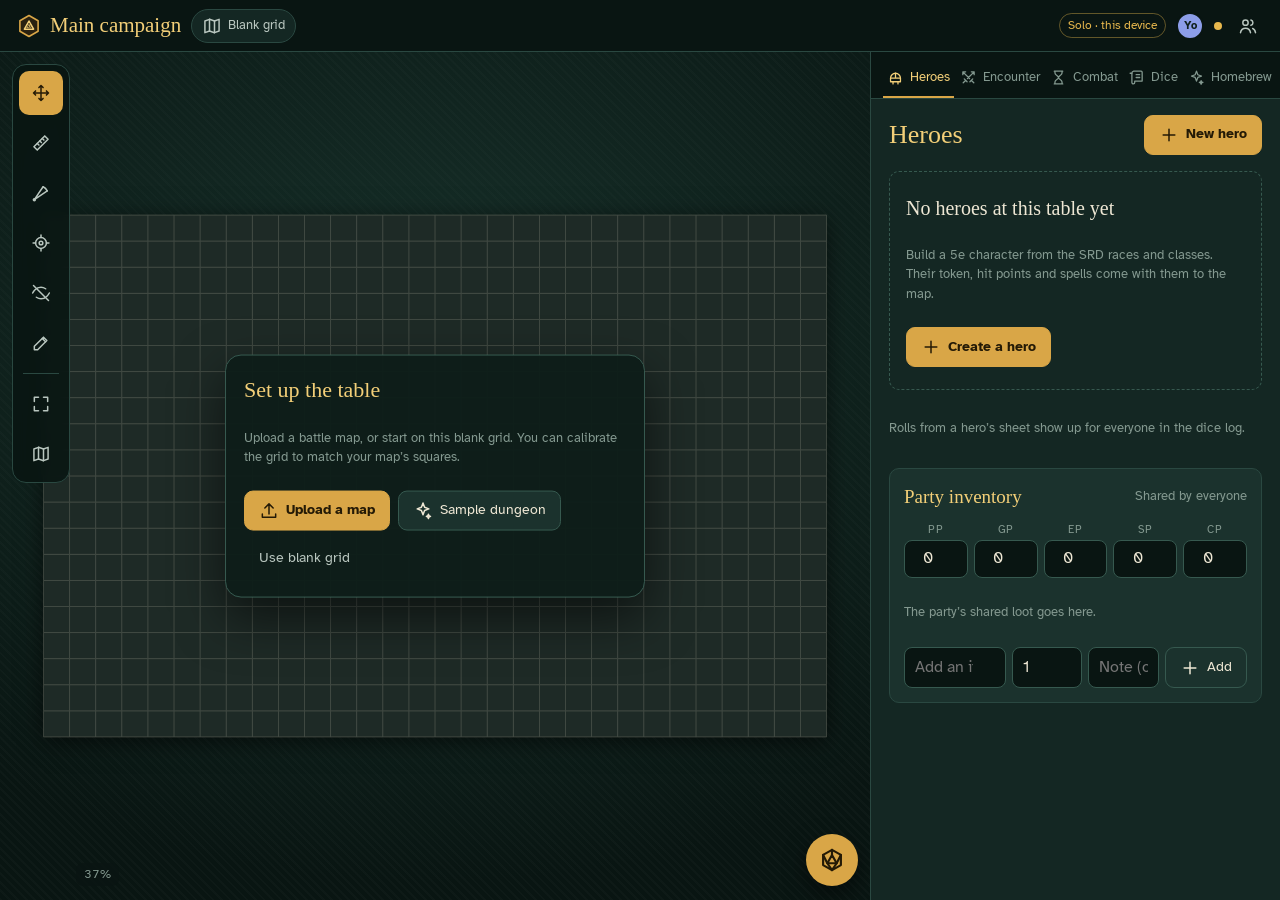
==== commit b04b2b48: "Add accounts, homebrew export/import, full backup and monster pictures - Accounts: name + 4-6 digit " ====
--- a/docs/index.html
+++ b/docs/index.html
@@ -1099,6 +1099,7 @@
       abil: ab.map((v) => int(v, 1, 30)), cr, xp: CR_XP[CR_LIST.indexOf(cr)], pb: cr < 5 ? 2 : cr < 9 ? 3 : cr < 13 ? 4 : cr < 17 ? 5 : cr < 21 ? 6 : cr < 25 ? 7 : cr < 29 ? 8 : 9,
       senses: txt(f.senses, 120), lang: txt(f.lang, 120), vul: txt(f.vul, 120), res: txt(f.res, 160), imm: txt(f.imm, 160), cimm: txt(f.cimm, 160),
       traits: rows(f.traits), actions: rows(f.actions), legend: rows(f.legend), react: rows(f.react), hb: true,
+      img: typeof f.img === 'string' && /^data:image\/(png|jpeg|webp);base64,[A-Za-z0-9+/=]+$/.test(f.img) && f.img.length < 120000 ? f.img : null,
     };
     if (Object.keys(saves).length) m.saves = saves;
     return m;
@@ -1968,6 +1969,8 @@
     encs: new Map(),
     hb: new Map(), // homebrew feats, shared by the table
     party: new Map(), // party inventory items
+    accounts: new Map(), // name + PIN accounts
+    art: new Map(), // pictures for monsters, by monster id
     log: [],
     peers: [],
     maps: new Map(),
@@ -2053,7 +2056,9 @@
   }
   const campSuffix = (cid) => (cid === 'main' ? '' : ':' + cid);
   // Homebrew belongs to the whole game, not one campaign: it always lives with the main campaign.
-  const isGlobalPath = (p) => p === 'homebrew' || String(p).startsWith('homebrew/');
+  // homebrew, accounts and monster pictures belong to the whole game, not one campaign
+  const GLOBAL_COLS = ['homebrew', 'accounts', 'art'];
+  const isGlobalPath = (p) => GLOBAL_COLS.some((c) => p === c || String(p).startsWith(c + '/'));
 
   /* ------------------------------------------- in-memory doc mirror */
   // Documents plus collection/doc watchers; shared by the solo and self-hosted backends
@@ -2885,7 +2890,7 @@
   };
 
   /* ------------------------------------------------------------ relay */
-  const RELAY_PATH = /^(tokens|templates|log|init|chars|game|homebrew|party)\/[A-Za-z0-9_.~:@+-]{1,80}$/;
+  const RELAY_PATH = /^(tokens|templates|log|init|chars|game|homebrew|party|accounts|art)\/[A-Za-z0-9_.~:@+-]{1,80}$/;
   const RELAY_MAX = 2300;
   const relay = { seq: 0, ops: [] };
   const execState = { applied: new Map(), lastAck: '' };
@@ -3014,7 +3019,7 @@
 
   /* ---------------------------------------------------- subscriptions */
   const loadedSet = new Set();
-  const NEEDED = ['game', 'scenes', 'tokens', 'tpls', 'chars', 'init', 'encs', 'hb', 'party', 'log'];
+  const NEEDED = ['game', 'scenes', 'tokens', 'tpls', 'chars', 'init', 'encs', 'hb', 'party', 'accounts', 'art', 'log'];
   let loadTimer = 0;
   function markLoaded(name, meta) {
     if (meta && meta.fromCache) return;
@@ -3074,6 +3079,8 @@
     col('encounters', 'encs', 'encs');
     col('homebrew', 'hb', 'homebrew');
     col('party', 'party', 'party');
+    col('accounts', 'accounts', 'accounts');
+    col('art', 'art', 'art');
     B.watchCol('log', { orderBy: 'ts', dir: 'desc', limit: 80 }, (rows, meta) => {
       const list = rows.map((r) => Object.assign({}, r.raw, { id: r.id })).reverse();
       const fresh = [];
@@ -3578,7 +3585,11 @@
         LS.set('tt.pk', pk);
       }
     }
+    // signed in: the account id is who this person is, on every device
+    const acct = LS.get('tt.acct', null);
+    if (typeof acct === 'string' && /^[A-Za-z0-9_.:@+-]{1,80}$/.test(acct)) pk = acct;
     S.me = {
+      acct: typeof acct === 'string' ? acct : null,
       pk,
       uid: (me && me.id) || null,
       isOwner: !!(me && me.isOwner),
@@ -3618,6 +3629,226 @@
     } catch (e) { /* try again next time */ }
   }
 
+  /* ------------------------------------------------------- accounts */
+  // SHA-256 in plain JS: crypto.subtle is missing on plain-http LAN servers (our own server during filtering)
+  function sha256(str) {
+    const K = [0x428a2f98, 0x71374491, 0xb5c0fbcf, 0xe9b5dba5, 0x3956c25b, 0x59f111f1, 0x923f82a4, 0xab1c5ed5, 0xd807aa98, 0x12835b01, 0x243185be, 0x550c7dc3, 0x72be5d74, 0x80deb1fe, 0x9bdc06a7, 0xc19bf174, 0xe49b69c1, 0xefbe4786, 0x0fc19dc6, 0x240ca1cc, 0x2de92c6f, 0x4a7484aa, 0x5cb0a9dc, 0x76f988da, 0x983e5152, 0xa831c66d, 0xb00327c8, 0xbf597fc7, 0xc6e00bf3, 0xd5a79147, 0x06ca6351, 0x14292967, 0x27b70a85, 0x2e1b2138, 0x4d2c6dfc, 0x53380d13, 0x650a7354, 0x766a0abb, 0x81c2c92e, 0x92722c85, 0xa2bfe8a1, 0xa81a664b, 0xc24b8b70, 0xc76c51a3, 0xd192e819, 0xd6990624, 0xf40e3585, 0x106aa070, 0x19a4c116, 0x1e376c08, 0x2748774c, 0x34b0bcb5, 0x391c0cb3, 0x4ed8aa4a, 0x5b9cca4f, 0x682e6ff3, 0x748f82ee, 0x78a5636f, 0x84c87814, 0x8cc70208, 0x90befffa, 0xa4506ceb, 0xbef9a3f7, 0xc67178f2];
+    const bytes = new TextEncoder().encode(str);
+    const len = bytes.length;
+    const words = new Uint32Array(((len + 9 + 63) >> 6) << 4);
+    for (let i = 0; i < len; i++) words[i >> 2] |= bytes[i] << (24 - (i % 4) * 8);
+    words[len >> 2] |= 0x80 << (24 - (len % 4) * 8);
+    words[words.length - 1] = len * 8;
+    const H = [0x6a09e667, 0xbb67ae85, 0x3c6ef372, 0xa54ff53a, 0x510e527f, 0x9b05688c, 0x1f83d9ab, 0x5be0cd19];
+    const w = new Uint32Array(64);
+    const rot = (x, n) => (x >>> n) | (x << (32 - n));
+    for (let o = 0; o < words.length; o += 16) {
+      for (let i = 0; i < 16; i++) w[i] = words[o + i];
+      for (let i = 16; i < 64; i++) w[i] = (w[i - 16] + (rot(w[i - 15], 7) ^ rot(w[i - 15], 18) ^ (w[i - 15] >>> 3)) + w[i - 7] + (rot(w[i - 2], 17) ^ rot(w[i - 2], 19) ^ (w[i - 2] >>> 10))) | 0;
+      let [a, b, c, d, e, f, g, h] = H;
+      for (let i = 0; i < 64; i++) {
+        const t1 = (h + (rot(e, 6) ^ rot(e, 11) ^ rot(e, 25)) + ((e & f) ^ (~e & g)) + K[i] + w[i]) | 0;
+        const t2 = ((rot(a, 2) ^ rot(a, 13) ^ rot(a, 22)) + ((a & b) ^ (a & c) ^ (b & c))) | 0;
+        h = g; g = f; f = e; e = (d + t1) | 0; d = c; c = b; b = a; a = (t1 + t2) | 0;
+      }
+      H[0] = (H[0] + a) | 0; H[1] = (H[1] + b) | 0; H[2] = (H[2] + c) | 0; H[3] = (H[3] + d) | 0;
+      H[4] = (H[4] + e) | 0; H[5] = (H[5] + f) | 0; H[6] = (H[6] + g) | 0; H[7] = (H[7] + h) | 0;
+    }
+    return H.map((x) => (x >>> 0).toString(16).padStart(8, '0')).join('');
+  }
+  // salted, stretched hash of a PIN (the PIN itself is never stored)
+  function hashPin(pin, salt) {
+    let h = salt + ':' + pin;
+    for (let i = 0; i < 2000; i++) h = sha256(h + salt);
+    return h;
+  }
+  const PIN_RE = /^\d{4,6}$/;
+  async function createAccount(name, pin) {
+    name = String(name || '').trim().slice(0, 40);
+    if (!name) throw new Error('Pick a name.');
+    if (!PIN_RE.test(String(pin))) throw new Error('The PIN must be 4 to 6 digits.');
+    if ([...S.accounts.values()].some((a) => String(a.name).toLowerCase() === name.toLowerCase())) throw new Error('That name is taken. Sign in instead, or pick another name.');
+    // the first account on this device takes over its heroes: it gets the id they already belong to
+    const id = !S.accounts.has(S.me.pk) && !S.me.acct ? S.me.pk : uid('u');
+    const salt = uid('s');
+    const ok = await W.set('accounts/' + id, { name, salt, hash: hashPin(pin, salt), color: S.me.color, dm: S.dm ? 1 : 0, playing: S.myChar ? { [S.camp]: S.myChar } : {}, created: Date.now() });
+    if (ok === false) throw new Error('The account couldn’t be saved. Check your connection.');
+    LS.set('tt.acct', id);
+    LS.set('tt.nick', name);
+    return id;
+  }
+  function signIn(id, pin) {
+    const a = S.accounts.get(id);
+    if (!a || a.hash !== hashPin(String(pin), a.salt)) return false;
+    LS.set('tt.acct', id);
+    // the account's own settings win over whatever this device had
+    LS.set('tt.nick', a.name || '');
+    if (a.color) LS.set('tt.color', a.color);
+    LS.set('tt.role', a.dm ? 'dm' : 'player');
+    LS.set('tt.char', (a.playing && a.playing[S.camp]) || null);
+    return true;
+  }
+  function signOut() {
+    LS.set('tt.acct', null);
+    LS.set('tt.pk', uid('p')); // signed out: not the owner of anyone's heroes
+    ['tt.nick', 'tt.char', 'tt.role'].forEach((k) => LS.set(k, null));
+  }
+  function resetPin(id, pin) {
+    if (!PIN_RE.test(String(pin))) return Promise.reject(new Error('The PIN must be 4 to 6 digits.'));
+    const salt = uid('s');
+    return W.upd('accounts/' + id, { salt, hash: hashPin(String(pin), salt) });
+  }
+  function saveToAccount(patch) {
+    if (!S.me.acct || !S.accounts.has(S.me.acct) || S.readOnly) return;
+    const clean = {};
+    for (const k in patch) if (patch[k] !== undefined) clean[k] = patch[k];
+    if (Object.keys(clean).length) W.upd('accounts/' + S.me.acct, clean);
+  }
+  // after loading (and whenever the account changes elsewhere): this device follows the account
+  function applyAccount() {
+    const a = S.me.acct && S.accounts.get(S.me.acct);
+    if (!a) return;
+    let changed = false;
+    if (a.name && a.name !== S.me.nick) {
+      S.me.nick = a.name;
+      LS.set('tt.nick', a.name);
+      changed = true;
+    }
+    if (a.color && a.color !== S.me.color) {
+      S.me.color = a.color;
+      LS.set('tt.color', a.color);
+      changed = true;
+    }
+    if (a.dm != null && !!a.dm !== S.dm) {
+      S.dm = !!a.dm;
+      LS.set('tt.role', S.dm ? 'dm' : 'player');
+      changed = true;
+    }
+    const pl = a.playing && a.playing[S.camp];
+    if (pl && pl !== S.myChar && S.chars.has(pl)) {
+      S.myChar = pl;
+      LS.set('tt.char', pl);
+      changed = true;
+    }
+    if (changed) {
+      basePresence();
+      emit('me');
+    }
+  }
+  on('accounts', applyAccount);
+  on('loaded', applyAccount);
+
+  /* ------------------------------------------------- backup / restore */
+  // One file with the whole table: every campaign's documents (map pieces too) plus accounts and homebrew.
+  const CAMP_COLS = ['game', 'scenes', 'tokens', 'templates', 'chars', 'init', 'encounters', 'log', 'party', 'mapchunks'];
+  function idbAll(name, write) {
+    return new Promise((res) => {
+      let rq;
+      try {
+        rq = indexedDB.open(name, 1);
+      } catch (e) {
+        return res({});
+      }
+      rq.onupgradeneeded = () => rq.result.createObjectStore('chunks');
+      rq.onerror = () => res({});
+      rq.onsuccess = () => {
+        const db = rq.result;
+        const tx = db.transaction('chunks', write ? 'readwrite' : 'readonly');
+        const st = tx.objectStore('chunks');
+        const out = {};
+        if (write) {
+          Object.keys(write).forEach((k) => st.put(write[k], k));
+          tx.oncomplete = () => res(true);
+          tx.onerror = () => res(false);
+          return;
+        }
+        const keys = st.getAllKeys();
+        const vals = st.getAll();
+        tx.oncomplete = () => {
+          (keys.result || []).forEach((k, i) => (out[k] = vals.result[i]));
+          res(out);
+        };
+        tx.onerror = () => res({});
+      };
+    });
+  }
+  async function campaignList() {
+    try {
+      return (await Store.campaigns()).map((c) => ({ id: c.id, name: c.name }));
+    } catch (e) {
+      return [{ id: 'main', name: 'Main campaign' }];
+    }
+  }
+  async function backup() {
+    if (S.p2p && S.p2p.role === 'guest') throw new Error('Only the person hosting the table can back it up.');
+    const out = { type: 'tavern-table-backup', v: 1, created: Date.now(), campaigns: await campaignList(), tables: {} };
+    if (S.server && S.conn) {
+      const r = await S.conn.getJson('api/backup');
+      out.campaigns = r.campaigns || out.campaigns;
+      out.tables = r.tables || {};
+      return out;
+    }
+    if (S.mode === 'remote' && Store.db && !S.p2p) {
+      const read = async (col) => (await Store.db.collection(col).get()).docs.filter((d) => d.exists !== false).map((d) => [d.id, d.data()]);
+      for (const c of out.campaigns) {
+        const t = (out.tables[c.id] = {});
+        const pre = c.id === 'main' ? '' : 'camp/' + c.id + '/';
+        for (const col of CAMP_COLS) (await read(pre + col)).forEach(([id, d]) => (t[col + '/' + id] = d));
+      }
+      const t = (out.tables.main = out.tables.main || {});
+      for (const col of GLOBAL_COLS.concat(['campaigns'])) (await read(col)).forEach(([id, d]) => (t[col + '/' + id] = d));
+      return out;
+    }
+    // this device's storage (solo, or hosting from the GitHub link)
+    for (const c of out.campaigns) {
+      const sfx = campSuffix(c.id);
+      out.tables[c.id] = Object.assign({}, LS.get('tt.local.v1' + sfx, {}) || {}, await idbAll('tt.local.maps' + sfx));
+    }
+    return out;
+  }
+  async function restore(b) {
+    if (!b || b.type !== 'tavern-table-backup' || !b.tables || typeof b.tables !== 'object') throw new Error('That file isn’t a Tavern Table backup.');
+    if (S.p2p && S.p2p.role === 'guest') throw new Error('Only the person hosting the table can restore it.');
+    const camps = (Array.isArray(b.campaigns) ? b.campaigns : []).filter((c) => c && CAMP_RE.test(c.id));
+    const okPath = (p) => /^[a-z]{1,20}\/[A-Za-z0-9_~:@+-][A-Za-z0-9_.~:@+-]{0,119}$/.test(p);
+    if (S.server && S.conn) return S.conn.post('api/restore', { campaigns: camps, tables: b.tables });
+    if (S.mode === 'remote' && Store.db && !S.p2p) {
+      for (const cid of Object.keys(b.tables)) {
+        if (!CAMP_RE.test(cid)) continue;
+        const pre = cid === 'main' ? '' : 'camp/' + cid + '/';
+        const docs = Object.entries(b.tables[cid] || {}).filter(([p, d]) => okPath(p) && isObj(d));
+        for (let i = 0; i < docs.length; i += 20) await Promise.all(docs.slice(i, i + 20).map(([p, d]) => Store.db.doc((isGlobalPath(p) || p.startsWith('campaigns/') ? '' : pre) + p).set(d)));
+      }
+      for (const c of camps) if (c.id !== 'main') await Store.db.doc('campaigns/' + c.id).set({ name: String(c.name || 'Campaign').slice(0, 60), created: Date.now() });
+      return true;
+    }
+    const reg = LS.get('tt.campaigns', []) || [];
+    camps.forEach((c) => c.id !== 'main' && !reg.some((x) => x.id === c.id) && reg.push({ id: c.id, name: String(c.name || 'Campaign').slice(0, 60), created: Date.now() }));
+    LS.set('tt.campaigns', reg);
+    for (const cid of Object.keys(b.tables)) {
+      if (!CAMP_RE.test(cid)) continue;
+      const sfx = campSuffix(cid);
+      const docs = Object.entries(b.tables[cid] || {}).filter(([p, d]) => okPath(p) && isObj(d));
+      // global things (accounts, homebrew, pictures) always go with the main campaign
+      const main = LS.get('tt.local.v1', {}) || {};
+      const here = cid === 'main' ? main : LS.get('tt.local.v1' + sfx, {}) || {};
+      const chunks = {};
+      docs.forEach(([p, d]) => {
+        if (p.startsWith('mapchunks/')) chunks[p] = d;
+        else if (isGlobalPath(p)) main[p] = d;
+        else here[p] = d;
+      });
+      try {
+        localStorage.setItem('tt.local.v1', JSON.stringify(main));
+        if (cid !== 'main') localStorage.setItem('tt.local.v1' + sfx, JSON.stringify(here));
+      } catch (e) {
+        throw new Error('This browser’s storage is full; the backup couldn’t be restored.');
+      }
+      if (Object.keys(chunks).length) await idbAll('tt.local.maps' + sfx, chunks);
+    }
+    return true;
+  }
+
   /* --------------------------------------------- derived hero stats */
   // cached per hero object; a change to any homebrew feat starts a new cache
   let derivedCache = new WeakMap();
@@ -3684,12 +3915,14 @@
     setNick(n) {
       S.me.nick = n;
       LS.set('tt.nick', n);
+      saveToAccount({ name: n.slice(0, 40) || undefined });
       pushPresence({ nm: n.slice(0, 40) });
       emit('me');
     },
     setColor(c) {
       S.me.color = c;
       LS.set('tt.color', c);
+      saveToAccount({ color: c });
       pushPresence({ col: c });
       emit('me');
     },
@@ -3761,6 +3994,15 @@
       LS.set('tt.hosting', false);
       location.reload();
     },
+    // accounts
+    createAccount, signIn, signOut, resetPin, accountName: (id) => ((S.accounts.get(id) || {}).name || ''),
+    monImg: (id) => {
+      const a = id && S.art.get(id);
+      if (a && a.img) return a.img;
+      const m = id && Data.monstersById && Data.monstersById.get(id);
+      return (m && m.img) || null;
+    },
+    backup, restore,
     leaveOnline() {
       location.hash = '';
       location.reload();
@@ -3770,12 +4012,14 @@
     setRole(dm) {
       S.dm = !!dm;
       LS.set('tt.role', dm ? 'dm' : 'player');
+      saveToAccount({ dm: dm ? 1 : 0 });
       pushPresence({ dm: dm ? 1 : 0 });
       emit('me');
     },
     setMyChar(id) {
       S.myChar = id;
       LS.set('tt.char', id);
+      saveToAccount({ playing: { [S.camp]: id || '' } });
       pushPresence({ ch: id });
       emit('me');
     },
@@ -3914,6 +4158,7 @@
       renderTemplates();
       renderHud();
     });
+    Store.on('art', renderTokens);
     Store.on('chars', () => {
       renderTokens();
       renderHud();
@@ -4224,7 +4469,7 @@
     }
     const mon = t.mon && Store.Data.monstersById ? Store.Data.monstersById.get(t.mon) : null;
     return {
-      name: t.name || (mon && mon.n) || 'Token', color: safeColor(t.color) || (t.kind === 'monster' ? '#e2654f' : '#c9b48a'), img: null,
+      name: t.name || (mon && mon.n) || 'Token', color: safeColor(t.color) || (t.kind === 'monster' ? '#e2654f' : '#c9b48a'), img: safeImg(Store.monImg(t.mon)),
       hp: t.hp, max: t.max, ac: t.ac, conds: t.conds || [], showHp: S.dm || t.kind !== 'monster', mon,
     };
   }
@@ -5279,6 +5524,37 @@
     const r = hp / max;
     return r >= 1 ? 'Unhurt' : r > 0.5 ? 'Hurt' : 'Bloodied';
   }
+
+  /* ------------------------------------------------------ file helpers */
+  // claude.ai pages save through the downloads capability; elsewhere a normal download link
+  async function saveFile(filename, text) {
+    try {
+      const dl = window.claude && window.claude.use ? await window.claude.use('downloads') : null;
+      if (dl) {
+        await dl.save({ filename, data: new Blob([text], { type: 'application/json' }) });
+        return;
+      }
+    } catch (e) { /* fall back to a link */ }
+    const a = document.createElement('a');
+    a.href = URL.createObjectURL(new Blob([text], { type: 'application/json' }));
+    a.download = filename;
+    document.body.appendChild(a);
+    a.click();
+    setTimeout(() => {
+      URL.revokeObjectURL(a.href);
+      a.remove();
+    }, 1000);
+  }
+  function pickFile(accept) {
+    return new Promise((res) => {
+      const i = document.createElement('input');
+      i.type = 'file';
+      i.accept = accept;
+      i.onchange = () => res(i.files && i.files[0]);
+      i.click();
+    });
+  }
+  const stamp = () => new Date().toISOString().slice(0, 10);
 
   /* ---------------------------------------------------------- toasts */
   function toast(text, kind, opts) {
@@ -6969,7 +7245,7 @@
     Sheet.open({
       title: m.n,
       wide: true,
-      live: ['tokens'],
+      live: ['tokens', 'art'],
       render() {
         const t = tokId && S.tokens.get(tokId);
         const who = t ? t.name : m.n;
@@ -6986,7 +7262,7 @@
           ${t ? html`<div class="card"><div class="card-title"><h3>${t.name}</h3><span class="badge ${t.hp <= 0 ? 'red' : ''}">${healthWord(t.hp, t.max)}</span></div>
             <div class="hp-box"><div class="hp-big">${t.hp}<small> / ${t.max}</small></div>${hpBar(t.hp, t.max)}</div>
             <div class="hp-ctrl"><input type="number" id="sbHp" inputmode="numeric" min="0" placeholder="0" aria-label="Amount"><button type="button" class="btn btn-danger btn-sm" data-act="m-hurt">Damage</button><button type="button" class="btn btn-heal btn-sm" data-act="m-heal">Heal</button></div></div>` : ''}
-          <div class="sb-sub">${monsterLine(m)}</div><hr class="sb-rule">
+          ${Store.monImg(m.i) ? html`<div class="btn-row">${disc(m.n, '#e2654f', Store.monImg(m.i), 'lg monster')}</div>` : ''}<div class="sb-sub">${monsterLine(m)}</div><hr class="sb-rule">
           <div>${line('Armor Class', `${m.ac}${m.acn ? ` (${m.acn})` : ''}`)}${line('Hit Points', `${m.hp} (${m.hd})`)}${line('Speed', m.speed)}</div><hr class="sb-rule">
           <div class="sb-abil">${ab}</div><hr class="sb-rule">
           <div>${line('Saving Throws', saves)}${line('Skills', skills)}${line('Damage Vulnerabilities', m.vul)}${line('Damage Resistances', m.res)}${line('Damage Immunities', m.imm)}${line('Condition Immunities', m.cimm)}${line('Senses', m.senses)}${line('Languages', m.lang || '—')}${line('Challenge', `${Core.crLabel(m.cr)} (${m.xp.toLocaleString()} XP) · Proficiency ${fmtMod(m.pb)}`)}</div>
@@ -7168,7 +7444,7 @@
   function openTokenMore(t) {
     Sheet.open({
       title: 'Token options',
-      live: ['tokens'],
+      live: ['tokens', 'art'],
       render() {
         const tok = S.tokens.get(t.id);
         if (!tok) return html`<p class="hint">This token is gone.</p>`;
@@ -7179,6 +7455,7 @@
           <div class="field"><span>Size</span><div class="seg">${[[0.5, 'Tiny'], [1, 'Small/Med'], [2, 'Large'], [3, 'Huge'], [4, 'Garg.']].map(([s, l]) => html`<button type="button" data-act="size" data-s="${s}" aria-pressed="${Number(tok.size || 1) === s}">${l}</button>`)}</div></div>
           ${!isPc ? html`<div class="grid2"><label class="field"><span>Max HP</span><input type="number" id="tkMax" value="${tok.max || ''}" min="0" max="9999" inputmode="numeric"></label><label class="field"><span>AC</span><input type="number" id="tkAc" value="${tok.ac || ''}" min="0" max="40" inputmode="numeric"></label></div>
           <div class="field"><span>Color</span><div class="swatches">${['#e2654f', ...Store.PALETTE].map((col) => html`<button type="button" class="swatch" style="--c:${col}" data-act="color" data-c="${col}" aria-pressed="${tok.color === col}" aria-label="Color ${col}"></button>`)}</div></div>` : ''}
+          ${tok.mon ? html`<div class="field"><span>Picture for every ${(info.mon && info.mon.n) || 'monster'}</span><div class="btn-row">${info.img ? disc(info.name, info.color, info.img, 'lg monster') : ''}<label class="btn btn-sm">${icon('upload')} Set picture<input type="file" id="tkImg" accept="image/*" class="sr"></label>${S.art.has(tok.mon) ? html`<button type="button" class="btn btn-ghost btn-sm" data-act="img-clear">Remove</button>` : ''}</div></div>` : ''}
           <div class="btn-row">${S.dm ? html`<button type="button" class="btn" data-act="hide">${icon(tok.hidden ? 'eye' : 'eye-off')} ${tok.hidden ? 'Reveal to players' : 'Hide from players'}</button>` : ''}
             ${!isPc ? html`<button type="button" class="btn" data-act="dup">${icon('copy')} Duplicate</button>` : ''}
             <button type="button" class="btn btn-danger" data-act="remove">${icon('trash')} Remove from map</button></div>`;
@@ -7189,6 +7466,7 @@
         if (a === 'size') Store.Act.patchToken(tok.id, { size: Number(b.dataset.s) });
         else if (a === 'color') Store.Act.patchToken(tok.id, { color: b.dataset.c });
         else if (a === 'hide') Store.Act.patchToken(tok.id, { hidden: tok.hidden ? 0 : 1 });
+        else if (a === 'img-clear' && tok.mon) Store.W.del('art/' + tok.mon);
         else if (a === 'dup') {
           const spot = Board.freeSpot(tok.size);
           const copy = Object.assign({}, tok, { c: spot.c, r: spot.r, ts: Date.now(), hp: tok.max, conds: [] });
@@ -7208,6 +7486,10 @@
         if (tg.id === 'tkMax') {
           const mx = Math.max(0, Math.floor(Number(tg.value) || 0));
           Store.Act.patchToken(tok.id, { max: mx, hp: Math.min(tok.hp == null ? mx : tok.hp, mx) });
+        }
+        if (tg.id === 'tkImg' && tg.files && tg.files[0] && tok.mon) {
+          makePortrait(tg.files[0]).then((url) => Store.W.set('art/' + tok.mon, { img: url, by: S.me.pk, ts: Date.now() })).then(() => toast('Picture set for every token of this monster.')).catch((er) => toast(er.message || 'That picture couldn’t be used.', 'warn'));
+          return;
         }
         if (tg.id === 'tkVision') Store.Act.patchToken(tok.id, { vision: tg.value === '' ? null : Math.max(0, Math.min(1000, Number(tg.value) || 0)) });
         if (tg.id === 'tkAc') Store.Act.patchToken(tok.id, { ac: Math.max(0, Math.floor(Number(tg.value) || 0)) });
@@ -7475,7 +7757,7 @@
         <input type="search" id="monQ" value="${Enc.q}" placeholder="Search monsters" aria-label="Search monsters" autocomplete="off">
         <div class="grid3"><label class="field"><span>CR from</span><select id="crMin">${['', ...CRS].map((v) => crOpt(v, Enc.crMin))}</select></label><label class="field"><span>CR to</span><select id="crMax">${['', ...CRS].map((v) => crOpt(v, Enc.crMax))}</select></label>
           <label class="field"><span>Type</span><select id="monType"><option value="">Any</option>${types.map((t) => html`<option value="${t}" ${Enc.type === t ? 'selected' : ''}>${titleCase(t)}</option>`)}</select></label></div>
-        <div class="list">${list.slice(0, Enc.limit).map((m) => html`<div class="row mon-row"><span class="cr">${Core.crLabel(m.cr)}</span><button type="button" class="main" data-act="sb" data-i="${m.i}" style="background:none;border:0;text-align:left;cursor:pointer;padding:0;color:inherit;min-width:0"><span class="title" style="display:block">${m.n}</span><span class="sub" style="display:block">${m.size} ${m.type} · ${m.xp.toLocaleString()} XP · AC ${m.ac} · HP ${m.hp}</span></button>
+        <div class="list">${list.slice(0, Enc.limit).map((m) => html`<div class="row mon-row">${Store.monImg(m.i) ? disc(m.n, '#e2654f', Store.monImg(m.i), 'sm monster') : ''}<span class="cr">${Core.crLabel(m.cr)}</span><button type="button" class="main" data-act="sb" data-i="${m.i}" style="background:none;border:0;text-align:left;cursor:pointer;padding:0;color:inherit;min-width:0"><span class="title" style="display:block">${m.n}</span><span class="sub" style="display:block">${m.size} ${m.type} · ${m.xp.toLocaleString()} XP · AC ${m.ac} · HP ${m.hp}</span></button>
           <button type="button" class="btn btn-sm btn-icon" data-act="add" data-i="${m.i}" aria-label="Add ${m.n}">${icon('plus')}</button></div>`)}</div>
         ${list.length > Enc.limit ? html`<button type="button" class="btn btn-ghost" data-act="more-mons">Show ${Math.min(60, list.length - Enc.limit)} more</button>` : ''}
       </div>
@@ -8431,7 +8713,8 @@
           <p class="hint">Write MOD for the caster’s spellcasting modifier. Leave a box empty if the spell doesn’t do that.</p>
           ${fArea('higher', 'At higher levels (text)', 'Optional', 2000)}</div>`;
       case 'monster':
-        return html`${head}<div class="card"><div class="grid3">${fSel('size', 'Size', Core.SIZES.map((x) => [x, x]))}${fText('type', 'Type', 'beast, undead, fey…', 40)}${fText('align', 'Alignment', 'unaligned', 40)}</div>
+        return html`${head}<div class="card"><div class="field"><span>Picture</span><div class="btn-row">${f.img ? disc(f.name, '#e2654f', f.img, 'lg') : ''}<label class="btn btn-sm">${icon('upload')} ${f.img ? 'Change picture' : 'Add a picture'}<input type="file" id="hb-img-file" accept="image/*" class="sr"></label>${f.img ? html`<button type="button" class="btn btn-ghost btn-sm" data-act="hb-tog" data-path="img">Remove</button>` : ''}</div></div></div>
+          <div class="card"><div class="grid3">${fSel('size', 'Size', Core.SIZES.map((x) => [x, x]))}${fText('type', 'Type', 'beast, undead, fey…', 40)}${fText('align', 'Alignment', 'unaligned', 40)}</div>
           <div class="grid3">${fNum('ac', 'Armor class')}${fText('acn', 'Armor note', 'natural armor', 60)}${fSel('cr', 'Challenge', Core.CR_LIST.map((c) => [String(c), Core.crLabel(c) + ' (' + Core.CR_XP[Core.CR_LIST.indexOf(c)].toLocaleString() + ' XP)']))}</div>
           <div class="grid3">${fNum('hp', 'Hit points')}${fText('hd', 'Hit dice', '4d8+4', 20)}${fText('speed', 'Speed', '30 ft., fly 60 ft.', 80)}</div>
           <div class="abil-grid">${Core.ABILS.map((a, i) => fNum('abil.' + i, Core.ABIL_SHORT[a]))}</div>
@@ -8490,8 +8773,9 @@
     const count = (k) => [...S.hb.values()].filter((f) => (f.kind || 'feat') === k).length;
     const where = { feat: 'Heroes take feats in the hero builder.', item: 'Add items to a hero’s inventory by name, then equip them on the sheet.', spell: 'Spells appear in the hero builder for the classes you tag, and on spell cards.', monster: 'Monsters appear in the Encounter tab’s bestiary.', subclass: 'Subclasses appear in the hero builder.', class: 'Classes appear in the hero builder.' }[kind];
     return html`<div class="panel-head"><h2>Homebrew</h2>${S.readOnly ? '' : html`<button type="button" class="btn btn-primary" data-act="hb-new">${icon('plus')} New ${kindName(kind)}</button>`}</div>
+      <div class="btn-row"><button type="button" class="btn btn-ghost btn-sm" data-act="hb-export" ${S.hb.size ? '' : 'disabled'}>Export homebrew</button>${S.readOnly ? '' : html`<button type="button" class="btn btn-ghost btn-sm" data-act="hb-import">Import homebrew</button>`}</div>
       <div class="chips">${HB_KINDS.map(([k, label]) => html`<button type="button" class="chip" data-act="hb-kind" data-k="${k}" aria-pressed="${k === kind}">${label}${count(k) ? ` · ${count(k)}` : ''}</button>`)}</div>
-      ${list.length ? html`<div class="list">${list.map((f) => html`<div class="row"><span class="main"><span class="title" style="display:block">${f.name || 'Untitled'}</span><span class="sub" style="display:block">${hbSummary(f)}</span></span>
+      ${list.length ? html`<div class="list">${list.map((f) => html`<div class="row"><span class="main"><span class="title" style="display:block">${f.name || 'Untitled'}</span><span class="sub" style="display:block">${hbSummary(f)}${f.byName || Store.accountName(f.by) ? ' · by ' + (f.byName || Store.accountName(f.by)) : ''}</span></span>
           ${canEditHb(f) ? html`<button type="button" class="btn btn-sm" data-act="hb-edit" data-id="${f.id}">${icon('edit')} Edit</button>` : ''}</div>`)}</div>`
         : html`<div class="empty"><h3>No homebrew ${kindName(kind)}s yet</h3><p class="hint">Write your table’s own and pick what they do from menus, so the app can apply them.</p>${S.readOnly ? '' : html`<button type="button" class="btn btn-primary" data-act="hb-new">${icon('plus')} Make a ${kindName(kind)}</button>`}</div>`}
       <p class="hint">${where} Everything here belongs to this campaign and is shared with everyone at the table.</p>`;
@@ -8503,6 +8787,36 @@
       case 'hb-kind':
         HB.kind = b.dataset.k;
         break;
+      case 'hb-export': {
+        const items = [...S.hb.values()].map((x) => Object.assign({ id: x.id }, Store.clone(x)));
+        saveFile(`tavern-table-homebrew-${stamp()}.json`, JSON.stringify({ type: 'tavern-table-homebrew', v: 1, items }));
+        return;
+      }
+      case 'hb-import':
+        pickFile('.json,application/json').then((file) => file && file.text()).then((txt) => {
+          if (!txt) return;
+          let n = 0;
+          let skipped = 0;
+          try {
+            const data = JSON.parse(txt);
+            if (!data || data.type !== 'tavern-table-homebrew' || !Array.isArray(data.items)) throw new Error('bad');
+            const have = new Set([...S.hb.values()].map((x) => (x.kind || 'feat') + '|' + String(x.name).toLowerCase()));
+            data.items.slice(0, 2000).forEach((x) => {
+              if (!x || typeof x !== 'object' || !/^[A-Za-z0-9_-]{1,80}$/.test(String(x.id)) || !HB_KINDS.some((k) => k[0] === (x.kind || 'feat'))) return skipped++;
+              const key = (x.kind || 'feat') + '|' + String(x.name).toLowerCase();
+              if (S.hb.has(x.id) || have.has(key)) return skipped++; // already here: never duplicated or overwritten
+              const doc = Object.assign({}, x);
+              delete doc.id;
+              Store.W.set('homebrew/' + x.id, doc);
+              have.add(key);
+              n++;
+            });
+          } catch (er) {
+            return toast('That file isn’t a Tavern Table homebrew export.', 'warn');
+          }
+          toast(`Imported ${n} new ${n === 1 ? 'entry' : 'entries'}${skipped ? `, skipped ${skipped} already here` : ''}.`);
+        });
+        return;
       case 'hb-new':
         HB.view = 'edit';
         HB.id = null;
@@ -8551,7 +8865,8 @@
         break;
       }
       case 'hb-tog':
-        if (f) setPath(f, path, !getPath(f, path));
+        if (f && path === 'img') f.img = '';
+        else if (f) setPath(f, path, !getPath(f, path));
         break;
       case 'hb-chip': {
         if (!f) return;
@@ -8593,7 +8908,7 @@
           return;
         }
         const existing = HB.id && S.hb.get(HB.id);
-        const doc = Object.assign(Store.clone(f), { name, desc: String(f.desc || '').slice(0, 6000), by: existing ? existing.by : S.me.pk });
+        const doc = Object.assign(Store.clone(f), { name, desc: String(f.desc || '').slice(0, 6000), by: existing ? existing.by : S.me.pk, byName: existing ? existing.byName || Store.accountName(existing.by) : S.me.nick || '' });
         if (sizeOk(doc)) {
           Store.Act.saveHomebrew(HB.id, doc);
           toast(`Saved “${name}”.`);
@@ -8637,6 +8952,12 @@
     if (HB.draft && t.dataset.path) setPath(HB.draft, t.dataset.path, t.value);
   }
   function hbChange(t) {
+    if (t.id === 'hb-img-file' && t.files && t.files[0] && HB.draft) {
+      return makePortrait(t.files[0]).then((url) => {
+        HB.draft.img = url;
+        renderPanel('homebrew', true);
+      }).catch((er) => toast(er.message || 'That picture couldn’t be used.', 'warn'));
+    }
     hbInput(t);
     if (t.dataset.path) {
       panels.homebrew.typing = false;
@@ -8742,7 +9063,15 @@
           seen.add(k);
           people.push(p);
         });
-        return html`<div class="card"><div class="card-title"><h3>Campaign</h3>${S.p2p && S.p2p.role === 'guest' ? '' : html`<button type="button" class="btn btn-sm" data-act="campaigns">${icon('book')} Switch or start another</button>`}</div>
+        const me = S.me.acct && S.accounts.get(S.me.acct);
+        return html`<div class="card"><div class="card-title"><h3>Account</h3>${me ? html`<button type="button" class="btn btn-sm" data-act="signout">Sign out</button>` : html`<button type="button" class="btn btn-sm btn-primary" data-act="account">Sign in or create</button>`}</div>
+          <p class="prose" style="margin:0">${me ? html`Signed in as <b>${me.name}</b>. Your settings and heroes follow you to any device.` : 'Not signed in: settings stay on this device only.'}</p>
+          ${S.dm && S.accounts.size ? html`<details class="fold"><summary>Accounts at this table <span class="small muted">${S.accounts.size}</span></summary><div class="fold-in"><div class="list">${[...S.accounts.entries()].map(([id, a]) => html`<div class="row"><span class="main"><span class="title" style="display:block">${a.name}</span><span class="sub" style="display:block">${plural([...S.chars.values()].filter((c) => c.owner === id).length, 'hero')}${a.dm ? ' · DM' : ''}</span></span>
+            <input type="password" id="rp-${id}" inputmode="numeric" maxlength="6" placeholder="New PIN" aria-label="New PIN for ${a.name}" style="width:110px"><button type="button" class="btn btn-sm" data-act="reset-pin" data-id="${id}">Reset PIN</button></div>`)}</div></div></details>` : ''}</div>
+          ${S.dm || S.mode === 'local' || (S.p2p && S.p2p.role === 'host') ? html`<div class="card"><div class="card-title"><h3>Backup</h3></div>
+            <p class="hint">One file with the whole table: accounts, heroes, inventories, homebrew, campaigns, maps, tokens, fog and the dice log. Restore it here or on another device.</p>
+            <div class="btn-row"><button type="button" class="btn btn-sm" data-act="backup">Download backup</button><button type="button" class="btn btn-sm" data-act="restore">Restore backup</button></div></div>` : ''}
+          <div class="card"><div class="card-title"><h3>Campaign</h3>${S.p2p && S.p2p.role === 'guest' ? '' : html`<button type="button" class="btn btn-sm" data-act="campaigns">${icon('book')} Switch or start another</button>`}</div>
           <p class="prose" style="margin:0"><b>${Store.campaignName()}</b>. Each campaign has its own maps, heroes, encounters, dice log and homebrew.</p></div>
           <div class="card"><div class="card-title"><h3>You</h3>${S.me.isOwner ? html`<span class="badge brass">Table owner</span>` : ''}</div>
           <label class="field"><span>Your name at the table</span><input type="text" id="pNick" value="${S.me.nick}" maxlength="40" placeholder="What friends call you" autocomplete="off"></label>
@@ -8782,6 +9111,33 @@
         }
         if (a === 'scenes') return openScenes();
         if (a === 'campaigns') return openCampaigns();
+        if (a === 'account') return openAccount();
+        if (a === 'signout') {
+          Store.signOut();
+          return location.reload();
+        }
+        if (a === 'reset-pin') {
+          const inp = document.getElementById('rp-' + b.dataset.id);
+          return Store.resetPin(b.dataset.id, inp && inp.value).then(() => toast('PIN reset. Tell them the new one.')).catch((er) => toast(er.message, 'warn'));
+        }
+        if (a === 'backup') {
+          toast('Gathering the whole table…');
+          return Store.backup().then((bk) => saveFile(`tavern-table-backup-${stamp()}.json`, JSON.stringify(bk))).catch((er) => toast(er.message || 'The backup didn’t work.', 'warn'));
+        }
+        if (a === 'restore') {
+          return pickFile('.json,application/json').then((f) => f && f.text()).then((txt) => {
+            if (!txt) return;
+            return confirmSheet('Restore this backup?', 'Everything in the file is written back into this table. Things that exist here but not in the file stay. The page reloads afterwards.', 'Restore', () => {
+              let bk;
+              try {
+                bk = JSON.parse(txt);
+              } catch (er) {
+                return toast('That file isn’t a Tavern Table backup.', 'warn');
+              }
+              Store.restore(bk).then(() => location.reload()).catch((er) => toast(er.message || 'Restoring didn’t work.', 'warn'));
+            }, false);
+          });
+        }
         if (a === 'host-start') return Store.startHosting();
         if (a === 'host-stop') return confirmSheet('Stop playing online?', 'Friends are disconnected and the table goes back to this device only. Nothing is deleted, and you can host again later with the same link.', 'Stop hosting', () => Store.stopHosting(), false);
         if (a === 'leave-online') return Store.leaveOnline();
@@ -8802,6 +9158,50 @@
   }
   let showNames = Store.LS.get('tt.names', false);
 
+  function openAccount() {
+    const st = { err: '', busy: false, pick: '' };
+    Sheet.open({
+      title: 'Welcome to the table',
+      render() {
+        const list = [...S.accounts.entries()].sort((a, b) => String(a[1].name).localeCompare(String(b[1].name)));
+        return html`${list.length ? html`<div class="card"><div class="card-title"><h3>Sign in</h3></div>
+            <label class="field"><span>Your name</span><select id="acPick">${list.map(([id, a]) => html`<option value="${id}" ${st.pick === id ? 'selected' : ''}>${a.name}</option>`)}</select></label>
+            <label class="field"><span>PIN</span><input type="password" id="acPin" inputmode="numeric" maxlength="6" autocomplete="current-password"></label>
+            <div class="btn-row end"><button type="button" class="btn btn-primary" data-act="signin">Sign in</button></div></div>` : ''}
+          <div class="card"><div class="card-title"><h3>${list.length ? 'New here? Make an account' : 'Make your account'}</h3></div>
+            <label class="field"><span>Name</span><input type="text" id="acName" maxlength="40" value="${S.me.nick || ''}" autocomplete="off"></label>
+            <div class="grid2"><label class="field"><span>PIN (4–6 digits)</span><input type="password" id="acNew" inputmode="numeric" maxlength="6" autocomplete="new-password"></label>
+            <label class="field"><span>PIN again</span><input type="password" id="acNew2" inputmode="numeric" maxlength="6" autocomplete="new-password"></label></div>
+            <div class="btn-row end"><button type="button" class="btn ${list.length ? '' : 'btn-primary'}" data-act="create" ${st.busy ? 'disabled' : ''}>Create account</button></div>
+            <p class="hint">Your account keeps your name, color, role, heroes and the hero you play, on any device that opens this table. ${S.me.acct ? '' : 'Heroes already on this device move into the first account made here.'}</p></div>
+          ${st.err ? html`<p class="err">${st.err}</p>` : ''}`;
+      },
+      act(a, b, e, draw) {
+        if (a === 'signin') {
+          const id = $('#acPick').value;
+          st.pick = id;
+          if (Store.signIn(id, $('#acPin').value)) return location.reload();
+          st.err = 'That PIN doesn’t match. Ask the DM to reset it if you forgot it.';
+          return draw();
+        }
+        if (a === 'create') {
+          const pin = $('#acNew').value;
+          if (pin !== $('#acNew2').value) {
+            st.err = 'The two PINs aren’t the same.';
+            return draw();
+          }
+          const name = $('#acName').value; // read before the form redraws
+          st.busy = true;
+          draw();
+          Store.createAccount(name, pin).then(() => location.reload()).catch((er) => {
+            st.busy = false;
+            st.err = er.message;
+            draw();
+          });
+        }
+      },
+    });
+  }
   function askName() {
     if (S.me.nick) return;
     Sheet.open({
@@ -8865,6 +9265,8 @@
     Store.on('encs', () => schedule('encounter'));
     Store.on('homebrew', () => schedule('homebrew', 'heroes'));
     Store.on('party', () => schedule('heroes'));
+    Store.on('art', () => schedule('encounter'));
+    Store.on('accounts', () => renderTop());
     Store.on('game', () => schedule('heroes'));
     Store.on('tokens', () => schedule('combat', 'heroes'));
     Store.on('init', () => schedule('combat'));
@@ -8918,7 +9320,12 @@
     }
     renderTop();
     renderTabs();
-    if (S.mode === 'remote' && !S.me.nick) setTimeout(askName, 600);
+    // everyone signs in once per device (automated test browsers skip this unless the address has ?acct)
+    const testSkip = navigator.webdriver && !/[?&]acct\b/.test(location.search);
+    const wantAcct = () => S.loaded && !S.me.acct && !testSkip;
+    if (wantAcct()) setTimeout(openAccount, 300);
+    else if (!S.loaded && !testSkip) Store.on('loaded', () => wantAcct() && !Sheet.cur && openAccount());
+    else if (S.mode === 'remote' && !S.me.nick) setTimeout(askName, 600);
   }
 
   return {
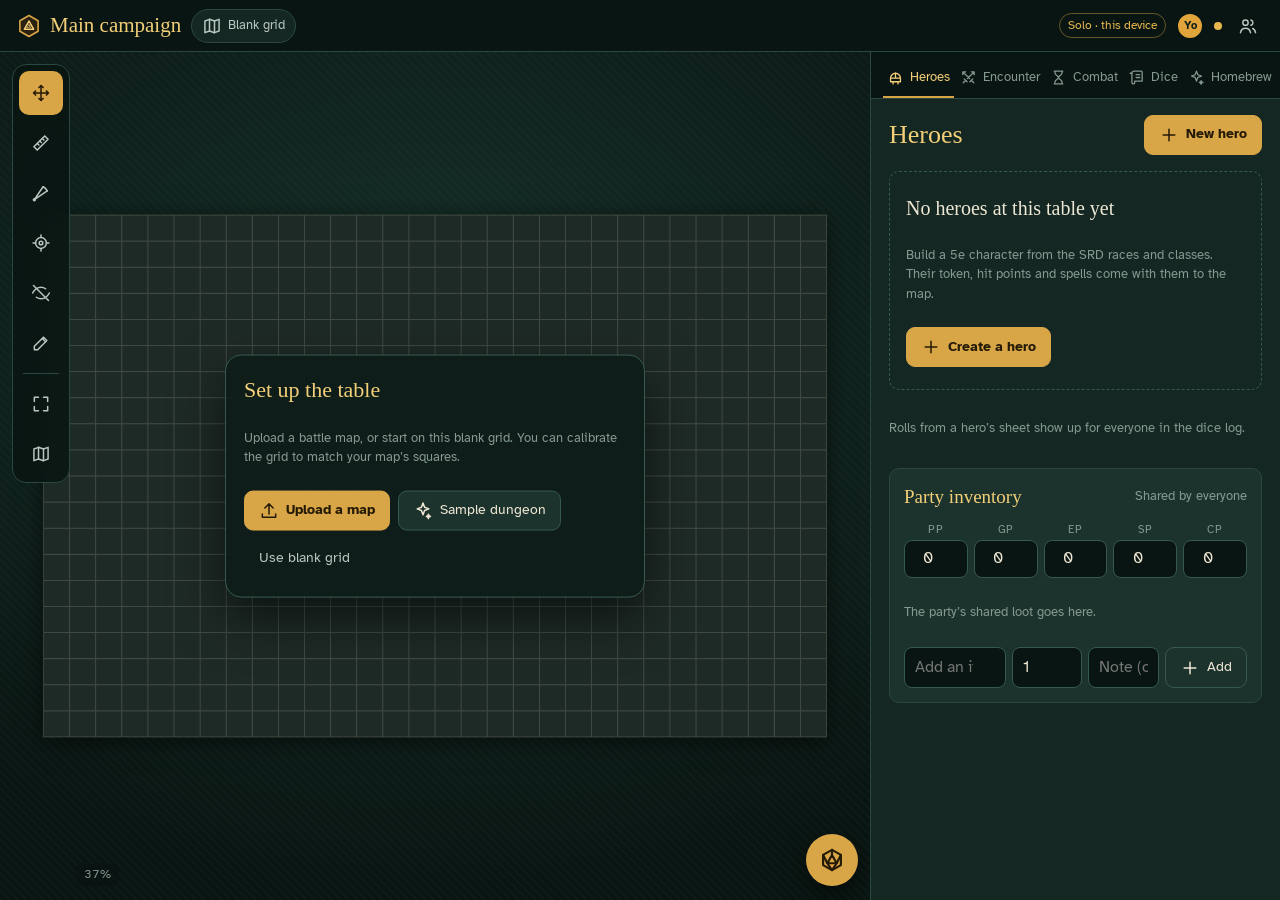
==== commit 4b83dfb9: "Add hosted mode: server-side accounts and permissions (--accounts) server.js --accounts (with --trus" ====
--- a/docs/index.html
+++ b/docs/index.html
@@ -151,7 +151,7 @@
 
 .field { display: grid; gap: 5px; min-width: 0; }
 .field > span, .label { font-size: 12px; color: var(--ink-3); letter-spacing: 0.04em; text-transform: uppercase; }
-input[type="text"], input[type="number"], input[type="search"], select, textarea {
+input[type="text"], input[type="number"], input[type="search"], input[type="password"], select, textarea {
   width: 100%; min-height: 40px; padding: 8px 10px; border-radius: 8px;
   background: var(--felt-deep); border: 1px solid var(--line-2); color: var(--ink); font-size: 16px;
 }
@@ -1956,6 +1956,8 @@
     camp: 'main', // current campaign id
     campName: '',
     conn: null, // self-hosted server connection
+    accountsMode: false, // self-hosted server with --accounts: the server signs people in and checks every write
+    authUser: null,
     relay: false, // sending writes through a writer's page
     readOnly: false,
     executorPresent: false,
@@ -2266,6 +2268,8 @@
     let key = LS.get('tt.key', '') || '';
     let r = await get('?key=' + encodeURIComponent(key));
     if (!r) return null;
+    // a public server with accounts: everyone signs in with their own name and password
+    if (r.j.accounts) return { key: '', accounts: true, user: r.j.user || (await signInScreen(r.j)) };
     while (r && r.status === 401) {
       const typed = window.prompt(key ? 'That password didn’t work. Table password:' : 'Table password:');
       if (typed == null) return { refused: true };
@@ -2275,6 +2279,85 @@
     if (!r) return null;
     LS.set('tt.key', key);
     return { key };
+  }
+  // the sign-in / create-account screen, shown before the table loads (accounts mode only)
+  function signInScreen(hello) {
+    return new Promise((resolve) => {
+      let mode = hello.fresh ? 'create' : 'signin';
+      let busy = false;
+      const box = document.createElement('div');
+      box.id = 'signin';
+      box.setAttribute('role', 'dialog');
+      box.setAttribute('aria-modal', 'true');
+      box.setAttribute('aria-labelledby', 'siTitle');
+      box.style.cssText = 'position:fixed;inset:0;z-index:9999;display:flex;align-items:center;justify-content:center;padding:16px;overflow:auto;background:var(--bg,#16130f);color:var(--ink,#eee)';
+      box.innerHTML = `<form class="card" id="siForm" style="width:100%;max-width:380px;margin:auto" novalidate>
+        <div class="card-title"><h3 id="siTitle">Tavern Table</h3></div>
+        <div class="seg full" style="margin-bottom:12px"><button type="button" data-m="signin">Sign in</button><button type="button" data-m="create">Create account</button></div>
+        <p class="hint" id="siHint" style="margin-top:0"></p>
+        <label class="field"><span>Name</span><input type="text" id="siName" maxlength="40" autocomplete="username" autocapitalize="off" spellcheck="false" required></label>
+        <label class="field"><span>Password</span><input type="password" id="siPass" autocomplete="current-password" required></label>
+        <label class="field" id="siPass2Row"><span>Password again</span><input type="password" id="siPass2" autocomplete="new-password"></label>
+        <p class="err" id="siErr" role="alert" style="min-height:1.2em;margin:4px 0"></p>
+        <div class="btn-row end"><button type="submit" class="btn btn-primary" id="siGo"></button></div>
+      </form>`;
+      document.body.appendChild(box);
+      const $ = (id) => box.querySelector('#' + id);
+      const draw = () => {
+        const create = mode === 'create';
+        box.querySelectorAll('[data-m]').forEach((b) => b.setAttribute('aria-pressed', String(b.dataset.m === mode)));
+        $('siPass2Row').hidden = !create;
+        $('siPass').setAttribute('autocomplete', create ? 'new-password' : 'current-password');
+        $('siGo').textContent = busy ? 'One moment…' : create ? 'Create account' : 'Sign in';
+        $('siGo').disabled = busy;
+        $('siHint').textContent = create
+          ? hello.fresh ? 'You’re the first one here: your account owns this table and is the DM.' : 'Pick a name your friends will recognise and a password of at least 8 characters.'
+          : 'Sign in with your name and password. You stay signed in on this device.';
+      };
+      const err = (m) => ($('siErr').textContent = m || '');
+      box.addEventListener('click', (e) => {
+        const b = e.target.closest('[data-m]');
+        if (!b || busy) return;
+        mode = b.dataset.m;
+        err('');
+        draw();
+      });
+      $('siForm').addEventListener('submit', async (e) => {
+        e.preventDefault();
+        if (busy) return;
+        const name = $('siName').value.trim();
+        const password = $('siPass').value;
+        if (name.length < 2) return err('Type your name (at least 2 characters).');
+        if (mode === 'create' && password.length < 8) return err('The password needs at least 8 characters.');
+        if (mode === 'create' && password !== $('siPass2').value) return err('The two passwords aren’t the same.');
+        if (!password) return err('Type your password.');
+        busy = true;
+        err('');
+        draw();
+        let r = null;
+        let j = {};
+        try {
+          r = await fetch(mode === 'create' ? 'api/register' : 'api/login', { method: 'POST', headers: { 'content-type': 'application/json' }, body: JSON.stringify({ name, password }), credentials: 'same-origin' });
+          j = await r.json().catch(() => ({}));
+        } catch (er) { /* offline */ }
+        busy = false;
+        if (r && r.ok && j.user) {
+          box.remove();
+          return resolve(j.user);
+        }
+        draw();
+        err(!r ? 'The table can’t be reached. Check your connection and try again.' : j.message || 'That didn’t work. Try again.');
+      });
+      draw();
+      setTimeout(() => $('siName').focus(), 30);
+    });
+  }
+  // the session ended (signed out elsewhere, or the password was reset): back to the sign-in screen
+  let signedOutOnce = false;
+  function signedOut() {
+    if (signedOutOnce) return;
+    signedOutOnce = true;
+    location.reload();
   }
   function serverConn(key, cid) {
     const q = '?key=' + encodeURIComponent(key || '') + '&c=' + encodeURIComponent(cid || 'main');
@@ -2305,7 +2388,13 @@
     });
     on('doc', (m) => conn.onDoc && conn.onDoc(m));
     on('peers', (m) => conn.onPeers && conn.onPeers(m.peers || []));
+    let lastCheck = 0;
     es.onerror = () => {
+      // with accounts, a stream that fails may mean the session ended
+      if (conn.accounts && Date.now() - lastCheck > 3000) {
+        lastCheck = Date.now();
+        fetch('api/me', { cache: 'no-store' }).then((r) => r.status === 401 && signedOut()).catch(() => {});
+      }
       if (!conn.live) return;
       conn.live = false;
       if (conn.onState) conn.onState(false);
@@ -2318,7 +2407,8 @@
         throw { code: 'unavailable', message: 'server unreachable' };
       }
       const j = await r.json().catch(() => ({}));
-      if (!r.ok) throw { code: j.code || (r.status === 401 ? 'revoked' : r.status === 413 ? 'quota_exceeded' : 'unavailable'), message: j.message || 'HTTP ' + r.status };
+      if (r.status === 401 && conn.accounts) signedOut();
+      if (!r.ok) throw { code: j.code || (r.status === 401 ? 'revoked' : r.status === 403 ? 'permission_denied' : r.status === 413 ? 'quota_exceeded' : 'unavailable'), message: j.message || 'HTTP ' + r.status };
       return j;
     };
     conn.getJson = async (url) => {
@@ -2328,7 +2418,8 @@
       } catch (e) {
         throw { code: 'unavailable' };
       }
-      if (!r.ok) throw { code: 'unavailable', message: 'HTTP ' + r.status };
+      if (r.status === 401 && conn.accounts) signedOut();
+      if (!r.ok) throw { code: r.status === 403 ? 'permission_denied' : 'unavailable', message: r.status === 403 ? 'You don’t have permission to do that.' : 'HTTP ' + r.status };
       return r.json();
     };
     return conn;
@@ -2868,6 +2959,13 @@
   function writeFailed(e, path, op) {
     const code = e && e.code;
     console.warn('write failed', path, e);
+    if (code === 'permission_denied') {
+      // the server said no (accounts mode): never relay this, just tell them and undo any local preview
+      toastWarn('You don’t have permission to do that.');
+      emit('denied', path);
+      return false;
+    }
+    if (code === 'signed_out') return false;
     if ((code === 'invalid_argument' || code === 'not_granted') && S.canWrite !== true && sizeOf(op) < 200000) {
       enterRelay();
       return relaySend(path, op);
@@ -3504,6 +3602,7 @@
         if (S.camp !== 'main' && !(r.campaigns || []).some((c) => c.id === S.camp)) S.camp = 'main';
       } catch (e) { /* keep the choice */ }
       const conn = serverConn(found.key, S.camp);
+      conn.accounts = !!found.accounts;
       S.conn = conn;
       await Promise.race([conn.firstHello, sleep(6000)]);
       conn.onState = (live) => {
@@ -3516,6 +3615,12 @@
       S.room = serverRoom(conn);
       // the computer running the server is the table's owner (DM by default)
       me = { id: null, isOwner: conn.owner, canEdit: true, name: '' };
+      if (found.accounts) {
+        // accounts mode: the server knows who this is, what they may do, and who owns the table
+        S.accountsMode = true;
+        S.authUser = found.user;
+        me = { id: found.user.id, isOwner: !!found.user.admin, canEdit: true, name: found.user.name };
+      }
     } else if (!cl && !opts.forceLocal && joinCodeFromUrl()) {
       // a friend opened a join link: play at the host's table
       const code = joinCodeFromUrl();
@@ -3586,7 +3691,7 @@
       }
     }
     // signed in: the account id is who this person is, on every device
-    const acct = LS.get('tt.acct', null);
+    const acct = S.accountsMode ? pk : LS.get('tt.acct', null);
     if (typeof acct === 'string' && /^[A-Za-z0-9_.:@+-]{1,80}$/.test(acct)) pk = acct;
     S.me = {
       acct: typeof acct === 'string' ? acct : null,
@@ -3601,6 +3706,13 @@
     const role = LS.get('tt.role', null);
     S.dm = role ? role === 'dm' : S.me.isOwner || S.mode === 'local';
     S.myChar = LS.get('tt.char', null);
+    if (S.accountsMode) {
+      // nothing from whoever used this device before: the account decides (its profile follows once loaded)
+      S.me.nick = S.authUser.name;
+      S.me.color = colorFor(pk);
+      S.dm = !!S.authUser.dm;
+      S.myChar = null;
+    }
     if (S.server || S.p2p) S.canWrite = true; // everyone at a self-hosted or online table can play
     else if (S.mode === 'remote') {
       let cw = null;
@@ -3689,6 +3801,10 @@
     return true;
   }
   function signOut() {
+    if (S.accountsMode && S.conn) {
+      ['tt.nick', 'tt.char', 'tt.role', 'tt.color'].forEach((k) => LS.set(k, null));
+      return S.conn.post('api/logout', {}).catch(() => {});
+    }
     LS.set('tt.acct', null);
     LS.set('tt.pk', uid('p')); // signed out: not the owner of anyone's heroes
     ['tt.nick', 'tt.char', 'tt.role'].forEach((k) => LS.set(k, null));
@@ -3697,6 +3813,18 @@
     if (!PIN_RE.test(String(pin))) return Promise.reject(new Error('The PIN must be 4 to 6 digits.'));
     const salt = uid('s');
     return W.upd('accounts/' + id, { salt, hash: hashPin(String(pin), salt) });
+  }
+  // accounts mode: the table owner resets passwords and decides who is a DM (the server checks)
+  function adminResetPassword(id, password) {
+    if (String(password || '').length < 8) return Promise.reject(new Error('The password needs at least 8 characters.'));
+    return S.conn.post('api/admin/reset-password', { userId: id, password: String(password) }).catch((e) => {
+      throw new Error(e.message || 'That didn’t work.');
+    });
+  }
+  function adminSetDm(id, dm) {
+    return S.conn.post('api/admin/set-dm', { userId: id, dm: !!dm }).catch((e) => {
+      throw new Error(e.message || 'That didn’t work.');
+    });
   }
   function saveToAccount(patch) {
     if (!S.me.acct || !S.accounts.has(S.me.acct) || S.readOnly) return;
@@ -3995,7 +4123,7 @@
       location.reload();
     },
     // accounts
-    createAccount, signIn, signOut, resetPin, accountName: (id) => ((S.accounts.get(id) || {}).name || ''),
+    createAccount, signIn, signOut, resetPin, adminResetPassword, adminSetDm, accountName: (id) => ((S.accounts.get(id) || {}).name || ''),
     monImg: (id) => {
       const a = id && S.art.get(id);
       if (a && a.img) return a.img;
@@ -4010,6 +4138,7 @@
     // keeps ?broker=… so friends use the same lobby as the host
     inviteLink: () => (S.p2p ? location.origin + location.pathname + location.search + '#join=' + S.p2p.code : ''),
     setRole(dm) {
+      if (S.accountsMode) return; // the table owner decides who is a DM
       S.dm = !!dm;
       LS.set('tt.role', dm ? 'dm' : 'player');
       saveToAccount({ dm: dm ? 1 : 0 });
@@ -4152,6 +4281,13 @@
       applyScene();
     });
     Store.on('maps', applyScene);
+    // the server refused a move: the token goes back where it is
+    Store.on('denied', (p) => {
+      if (typeof p === 'string' && p.startsWith('tokens/')) {
+        pendingMoves.delete(p.slice(7));
+        renderTokens();
+      }
+    });
     Store.on('tokens', () => {
       if (sel && !S.tokens.has(sel)) sel = null;
       renderTokens();
@@ -9063,12 +9199,12 @@
           seen.add(k);
           people.push(p);
         });
-        const me = S.me.acct && S.accounts.get(S.me.acct);
+        const me = (S.me.acct && S.accounts.get(S.me.acct)) || (S.accountsMode ? { name: S.me.nick } : null);
         return html`<div class="card"><div class="card-title"><h3>Account</h3>${me ? html`<button type="button" class="btn btn-sm" data-act="signout">Sign out</button>` : html`<button type="button" class="btn btn-sm btn-primary" data-act="account">Sign in or create</button>`}</div>
-          <p class="prose" style="margin:0">${me ? html`Signed in as <b>${me.name}</b>. Your settings and heroes follow you to any device.` : 'Not signed in: settings stay on this device only.'}</p>
-          ${S.dm && S.accounts.size ? html`<details class="fold"><summary>Accounts at this table <span class="small muted">${S.accounts.size}</span></summary><div class="fold-in"><div class="list">${[...S.accounts.entries()].map(([id, a]) => html`<div class="row"><span class="main"><span class="title" style="display:block">${a.name}</span><span class="sub" style="display:block">${plural([...S.chars.values()].filter((c) => c.owner === id).length, 'hero')}${a.dm ? ' · DM' : ''}</span></span>
+          <p class="prose" style="margin:0">${me ? html`Signed in as <b>${me.name}</b>. Your settings and heroes follow you to any device.${S.accountsMode ? ' Your name and color here are what others see; you sign in with the name you registered.' : ''}` : 'Not signed in: settings stay on this device only.'}</p>
+          ${S.accountsMode ? (S.me.isOwner ? accountsAdminHtml() : '') : S.dm && S.accounts.size ? html`<details class="fold"><summary>Accounts at this table <span class="small muted">${S.accounts.size}</span></summary><div class="fold-in"><div class="list">${[...S.accounts.entries()].map(([id, a]) => html`<div class="row"><span class="main"><span class="title" style="display:block">${a.name}</span><span class="sub" style="display:block">${plural([...S.chars.values()].filter((c) => c.owner === id).length, 'hero')}${a.dm ? ' · DM' : ''}</span></span>
             <input type="password" id="rp-${id}" inputmode="numeric" maxlength="6" placeholder="New PIN" aria-label="New PIN for ${a.name}" style="width:110px"><button type="button" class="btn btn-sm" data-act="reset-pin" data-id="${id}">Reset PIN</button></div>`)}</div></div></details>` : ''}</div>
-          ${S.dm || S.mode === 'local' || (S.p2p && S.p2p.role === 'host') ? html`<div class="card"><div class="card-title"><h3>Backup</h3></div>
+          ${(S.accountsMode ? S.me.isOwner : S.dm || S.mode === 'local' || (S.p2p && S.p2p.role === 'host')) ? html`<div class="card"><div class="card-title"><h3>Backup</h3></div>
             <p class="hint">One file with the whole table: accounts, heroes, inventories, homebrew, campaigns, maps, tokens, fog and the dice log. Restore it here or on another device.</p>
             <div class="btn-row"><button type="button" class="btn btn-sm" data-act="backup">Download backup</button><button type="button" class="btn btn-sm" data-act="restore">Restore backup</button></div></div>` : ''}
           <div class="card"><div class="card-title"><h3>Campaign</h3>${S.p2p && S.p2p.role === 'guest' ? '' : html`<button type="button" class="btn btn-sm" data-act="campaigns">${icon('book')} Switch or start another</button>`}</div>
@@ -9076,7 +9212,7 @@
           <div class="card"><div class="card-title"><h3>You</h3>${S.me.isOwner ? html`<span class="badge brass">Table owner</span>` : ''}</div>
           <label class="field"><span>Your name at the table</span><input type="text" id="pNick" value="${S.me.nick}" maxlength="40" placeholder="What friends call you" autocomplete="off"></label>
           <div class="field"><span>Your color</span><div class="swatches">${Store.PALETTE.map((col) => html`<button type="button" class="swatch" style="--c:${col}" data-act="pcol" data-c="${col}" aria-pressed="${S.me.color === col}" aria-label="Color ${col}"></button>`)}</div></div>
-          <div class="field"><span>Role on this device</span><div class="seg"><button type="button" data-act="role" data-r="player" aria-pressed="${!S.dm}">Player</button><button type="button" data-act="role" data-r="dm" aria-pressed="${S.dm}">Dungeon Master</button></div></div>
+          ${S.accountsMode ? html`<div class="field"><span>Role</span><p class="prose" style="margin:0">${S.dm ? 'Dungeon Master' : 'Player'} <span class="small muted">· the table owner decides who is a DM</span></p></div>` : html`<div class="field"><span>Role on this device</span><div class="seg"><button type="button" data-act="role" data-r="player" aria-pressed="${!S.dm}">Player</button><button type="button" data-act="role" data-r="dm" aria-pressed="${S.dm}">Dungeon Master</button></div></div>`}
           ${mine.length ? html`<label class="field"><span>Playing as</span><select id="pChar"><option value="">Nobody yet</option>${mine.map((c) => html`<option value="${c.id}" ${S.myChar === c.id ? 'selected' : ''}>${c.name}</option>`)}</select></label>` : ''}
           <button type="button" class="chip" data-act="names" aria-pressed="${!!showNames}">${showNames ? 'Token names always shown' : 'Token names on hover'}</button></div>
           <div class="card"><div class="card-title"><h3>At the table now</h3><span class="small muted">${people.length}</span></div>
@@ -9087,9 +9223,9 @@
             })}</div>` : html`<p class="hint">${S.mode === 'local' ? 'Solo mode: this table is only on this device. Use Play online below to bring friends in.' : 'Only you for now.'}</p>`}</div>
           ${onlineCard()}
           ${S.p2p || S.mode === 'local' ? '' : S.server ? html`<div class="card"><div class="card-title"><h3>Invite friends</h3></div>
-            <p class="prose">Send friends this address and the table password. Everyone who has both can move tokens, roll and edit heroes.</p>
+            <p class="prose">${S.accountsMode ? 'Send friends this address. Each friend creates their own account with a name and password; players move their own heroes and tokens, and the table owner decides who is a DM.' : 'Send friends this address and the table password. Everyone who has both can move tokens, roll and edit heroes.'}</p>
             <input type="text" readonly value="${location.origin + location.pathname}" aria-label="Table address" onfocus="this.select()">
-            <p class="hint">${S.me.isOwner ? 'This computer is running the table. Keep the server window open while you play; closing it ends the game for everyone (nothing is lost, just start it again).' : 'The table runs on the DM’s computer. If it stops, your screen says Reconnecting… until it is back.'}</p></div>` : html`<div class="card"><div class="card-title"><h3>Invite friends</h3></div>
+            <p class="hint">${S.accountsMode ? 'Anyone who can open this address can create an account, so only share it with your group.' : S.me.isOwner ? 'This computer is running the table. Keep the server window open while you play; closing it ends the game for everyone (nothing is lost, just start it again).' : 'The table runs on the DM’s computer. If it stops, your screen says Reconnecting… until it is back.'}</p></div>` : html`<div class="card"><div class="card-title"><h3>Invite friends</h3></div>
             <p class="prose">Share this page from its share menu with each friend’s email and give them edit access (Editor), so they can move tokens and roll. Keep the public link off, since edit access for invited friends only holds while the page isn’t shared by link. Each friend signs in with their own Claude account.</p>
             <p class="hint">Friends with view-only access can still watch the table live. While your page is open, their own moves and rolls are passed through it when possible.</p></div>`}
           ${S.dm ? html`<div class="card"><div class="card-title"><h3>DM tools</h3></div><div class="btn-row"><button type="button" class="btn btn-sm" data-act="scenes">${icon('map')} Scenes and maps</button><button type="button" class="btn btn-danger btn-sm" data-act="clear-log">Clear dice log</button></div></div>` : ''}
@@ -9112,10 +9248,15 @@
         if (a === 'scenes') return openScenes();
         if (a === 'campaigns') return openCampaigns();
         if (a === 'account') return openAccount();
-        if (a === 'signout') {
-          Store.signOut();
-          return location.reload();
-        }
+        if (a === 'signout') return Promise.resolve(Store.signOut()).then(() => location.reload());
+        if (a === 'reset-pw') {
+          const inp = document.getElementById('rp-' + b.dataset.id);
+          return Store.adminResetPassword(b.dataset.id, inp && inp.value).then(() => {
+            if (inp) inp.value = '';
+            toast('Password reset. Tell them the new one.');
+          }).catch((er) => toast(er.message, 'warn'));
+        }
+        if (a === 'set-dm') return Store.adminSetDm(b.dataset.id, b.dataset.dm === '1').then(() => toast(b.dataset.dm === '1' ? 'They’re a DM now.' : 'They’re a player now.')).catch((er) => toast(er.message, 'warn'));
         if (a === 'reset-pin') {
           const inp = document.getElementById('rp-' + b.dataset.id);
           return Store.resetPin(b.dataset.id, inp && inp.value).then(() => toast('PIN reset. Tell them the new one.')).catch((er) => toast(er.message, 'warn'));
@@ -9157,6 +9298,14 @@
     });
   }
   let showNames = Store.LS.get('tt.names', false);
+  // accounts mode: the table owner's list of accounts (passwords and DM rights live on the server)
+  function accountsAdminHtml() {
+    if (!S.accounts.size) return '';
+    const list = [...S.accounts.entries()].sort((a, b) => String(a[1].name).localeCompare(String(b[1].name)));
+    return html`<details class="fold"><summary>Accounts at this table <span class="small muted">${S.accounts.size}</span></summary><div class="fold-in"><div class="list">${list.map(([id, a]) => html`<div class="row" style="flex-wrap:wrap"><span class="main"><span class="title" style="display:block">${a.name}${id === S.me.acct ? ' (you)' : ''}</span><span class="sub" style="display:block">${plural([...S.chars.values()].filter((c) => c.owner === id).length, 'hero')}${a.dm ? ' · DM' : ''}</span></span>
+      <button type="button" class="btn btn-sm" data-act="set-dm" data-id="${id}" data-dm="${a.dm ? '0' : '1'}">${a.dm ? 'Make player' : 'Make DM'}</button>
+      <input type="password" id="rp-${id}" minlength="8" maxlength="200" autocomplete="new-password" placeholder="New password" aria-label="New password for ${a.name}" style="width:140px"><button type="button" class="btn btn-sm" data-act="reset-pw" data-id="${id}">Reset password</button></div>`)}</div></div></details>`;
+  }
 
   function openAccount() {
     const st = { err: '', busy: false, pick: '' };
@@ -9321,6 +9470,7 @@
     renderTop();
     renderTabs();
     // everyone signs in once per device (automated test browsers skip this unless the address has ?acct)
+    if (S.accountsMode) return; // signed in on the server already, with a name
     const testSkip = navigator.webdriver && !/[?&]acct\b/.test(location.search);
     const wantAcct = () => S.loaded && !S.me.acct && !testSkip;
     if (wantAcct()) setTimeout(openAccount, 300);
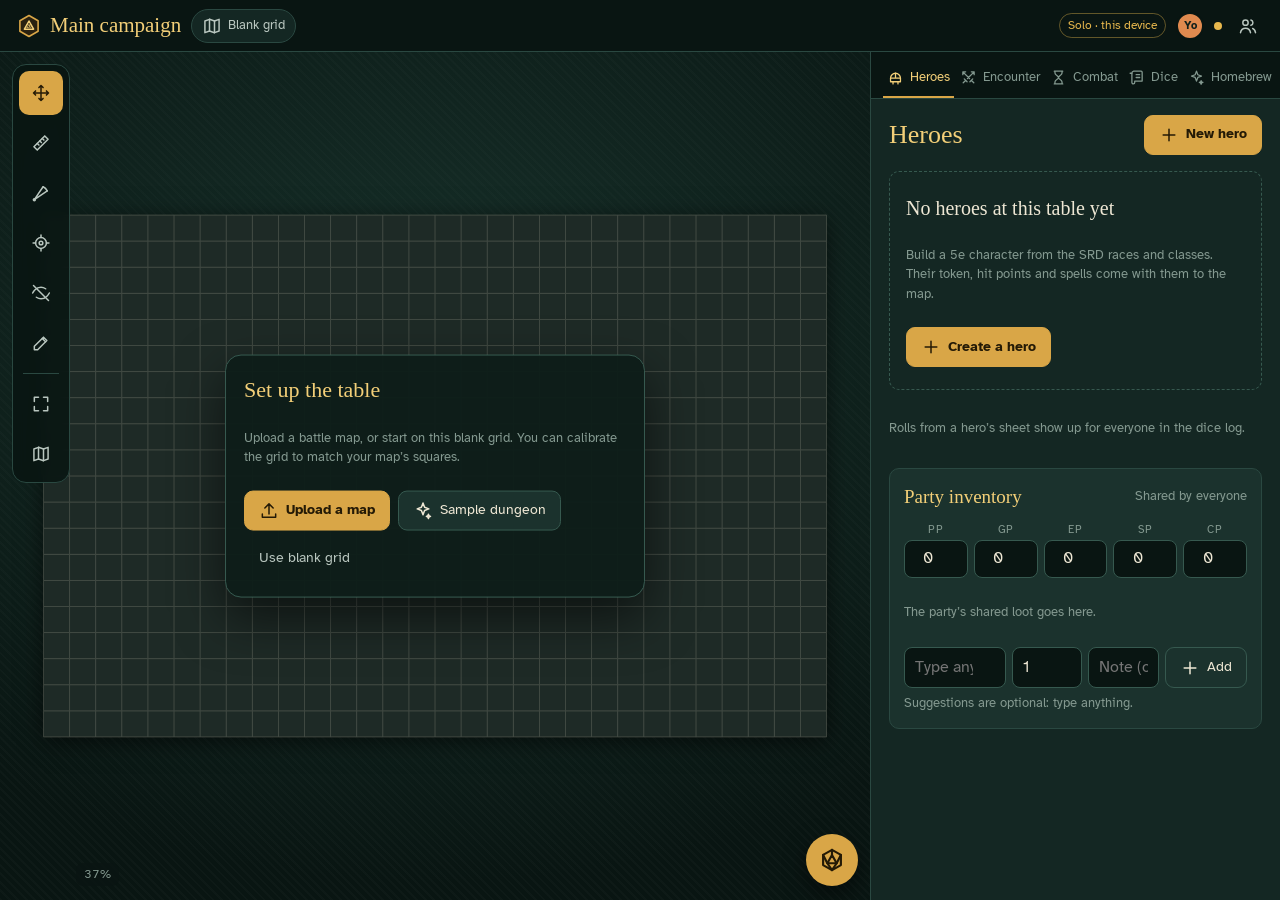
==== commit 009e32bc: "Merge inventory fix and deploy files; bind the service to localhost; rebuild Co-Authored-By: Claude " ====
--- a/docs/index.html
+++ b/docs/index.html
@@ -535,7 +535,8 @@
 .inv-add { display: grid; grid-template-columns: minmax(0, 1fr) 70px; gap: 6px; }
 .inv-add input[id$="Note"] { grid-column: 1 / -1; }
 .inv-add .btn { grid-column: 1 / -1; }
-@media (min-width: 560px) { .inv-add { grid-template-columns: minmax(0, 2fr) 70px minmax(0, 1.4fr) auto; } .inv-add input[id$="Note"], .inv-add .btn { grid-column: auto; } }
+.inv-add .inv-hint { grid-column: 1 / -1; margin: 0; }
+@media (min-width: 560px) { .inv-add { grid-template-columns: minmax(0, 2fr) 70px minmax(0, 1.4fr) auto; } .inv-add input[id$="Note"], .inv-add .btn { grid-column: auto; } .inv-add .inv-hint { grid-column: 1 / -1; } }
 .inv-row .main { flex: 1 1 140px; }
 .inv-row .title { white-space: normal; overflow-wrap: anywhere; }
 .linkish { background: none; border: 0; padding: 0; color: var(--brass-hi); font: inherit; font-weight: 700; cursor: pointer; text-align: left; text-decoration: underline; text-underline-offset: 3px; }
@@ -5967,6 +5968,16 @@
       const b = e.target.closest('[data-act]');
       if (b && el.contains(b) && def.act) def.act(b.dataset.act, b, e);
     });
+    // Enter in an add-item box acts like its Add button
+    el.addEventListener('keydown', (e) => {
+      if (e.key !== 'Enter' || e.isComposing || !e.target.matches || !e.target.matches('.inv-add input')) return;
+      const b = e.target.closest('.inv-add').querySelector('[data-act$="-add"]');
+      if (!b || !def.act) return;
+      e.preventDefault();
+      def.act(b.dataset.act, b, e);
+      panels[id].typing = false;
+      renderPanel(id, true);
+    });
     el.addEventListener('input', (e) => def.input && def.input(e.target, e));
     el.addEventListener('change', (e) => def.change && def.change(e.target, e));
     el.addEventListener('focusin', (e) => {
@@ -6084,9 +6095,11 @@
     const c = coins || {};
     return html`<div class="coins">${COINS.map(([k, n]) => html`<label class="coin"><span>${k}</span><input type="number" id="${prefix}-${k}" data-coin="${k}" value="${cleanQty(c[k])}" min="0" max="9999" inputmode="numeric" aria-label="${n} pieces" ${edit ? '' : 'readonly'}></label>`)}</div>`;
   }
+  // Common adventuring gear from the SRD 5.1 equipment chapter (names only). Suggestions, not limits: any text can be added.
+  const GEAR_NAMES = ["Abacus", "Acid (vial)", "Alchemist's fire (flask)", "Antitoxin (vial)", "Arrows (20)", "Backpack", "Ball bearings (bag of 1,000)", "Barrel", "Basket", "Bedroll", "Bell", "Blanket", "Block and tackle", "Blowgun needles (50)", "Book", "Bottle (glass)", "Bucket", "Caltrops (bag of 20)", "Candle", "Case (crossbow bolt)", "Case (map or scroll)", "Chain (10 feet)", "Chalk (1 piece)", "Chest", "Climber's kit", "Clothes (common)", "Clothes (costume)", "Clothes (fine)", "Clothes (traveler's)", "Component pouch", "Crossbow bolts (20)", "Crowbar", "Dice set", "Disguise kit", "Dragonchess set", "Druidic focus", "Fishing tackle", "Flask", "Forgery kit", "Grappling hook", "Hammer", "Hammer (sledge)", "Healer's kit", "Herbalism kit", "Holy symbol", "Holy water (flask)", "Hourglass", "Hunting trap", "Ink (1 ounce bottle)", "Ink pen", "Jug", "Ladder (10-foot)", "Lamp", "Lantern (bullseye)", "Lantern (hooded)", "Lock", "Magnifying glass", "Manacles", "Mess kit", "Mirror (steel)", "Navigator's tools", "Oil (flask)", "Paper (one sheet)", "Parchment (one sheet)", "Perfume (vial)", "Pick (miner's)", "Piton", "Playing card set", "Poison (basic vial)", "Poisoner's kit", "Pole (10-foot)", "Pot (iron)", "Potion of healing", "Potion of greater healing", "Potion of superior healing", "Potion of supreme healing", "Pouch", "Quiver", "Ram (portable)", "Rations (1 day)", "Robes", "Rope (hempen", "50 feet)", "Rope (silk", "50 feet)", "Sack", "Scale (merchant's)", "Sealing wax", "Shovel", "Signal whistle", "Signet ring", "Sling bullets (20)", "Soap", "Spellbook", "Spike (iron)", "Spyglass", "Tent (two-person)", "Thieves' tools", "Tinderbox", "Torch", "Vial", "Waterskin", "Whetstone", "Alchemist's supplies", "Brewer's supplies", "Calligrapher's supplies", "Carpenter's tools", "Cartographer's tools", "Cobbler's tools", "Cook's utensils", "Glassblower's tools", "Jeweler's tools", "Leatherworker's tools", "Mason's tools", "Painter's supplies", "Potter's tools", "Smith's tools", "Tinker's tools", "Weaver's tools", "Woodcarver's tools", "Bagpipes", "Drum", "Dulcimer", "Flute", "Lute", "Lyre", "Horn", "Pan flute", "Shawm", "Viol", "Burglar's pack", "Diplomat's pack", "Dungeoneer's pack", "Entertainer's pack", "Explorer's pack", "Priest's pack", "Scholar's pack", "Camel", "Donkey", "Mule", "Draft horse", "Riding horse", "Warhorse", "Pony", "Mastiff", "Elephant", "Saddle (riding)", "Saddle (pack)", "Saddlebags", "Barding", "Carriage", "Cart", "Chariot", "Sled", "Wagon", "Rowboat", "Keelboat", "Sailing ship", "Galley", "Longship", "Warship", "Flour (1 pound)", "Wheat (1 pound)", "Salt (1 pound)", "Iron (1 pound)", "Copper (1 pound)", "Silver (1 pound)", "Gold (1 pound)", "Platinum (1 pound)", "Ginger (1 pound)", "Cinnamon (1 pound)", "Pepper (1 pound)", "Cloves (1 pound)", "Chicken", "Goat", "Pig", "Sheep", "Cow", "Ox", "Linen (1 square yard)", "Cotton cloth (1 square yard)", "Silk (1 square yard)", "Ale (gallon)", "Wine (common", "pitcher)", "Wine (fine", "bottle)", "Meat (chunk)", "Bread (loaf)", "Cheese (hunk)"];
   function itemSuggestions() {
     const R = D.rules;
-    const names = new Set();
+    const names = new Set(GEAR_NAMES);
     if (R) {
       Object.values(R.weapons).forEach((w) => names.add(w.n));
       Object.values(R.armor).forEach((a) => names.add(a.n));
@@ -6103,13 +6116,14 @@
       <span class="small muted">${titleCase(magic.rarity || 'uncommon')}${it.eq && (!magic.attune || it.at) ? ' · working' : magic.attune && !it.at ? ' · needs attunement' : ''}</span></div>` : '';
     return html`<div class="row inv-row"><span class="main"><span class="title" style="display:block">${nameBit}</span>${it.note ? html`<span class="sub" style="display:block">${it.note}</span>` : ''}</span>
       <div class="stepper"><button type="button" data-act="${scope}-q" data-i="${i}" data-d="-1" aria-label="One fewer" ${edit && cleanQty(it.q) > 0 ? '' : 'disabled'}>−</button><span class="val num">${cleanQty(it.q)}</span><button type="button" data-act="${scope}-q" data-i="${i}" data-d="1" aria-label="One more" ${edit ? '' : 'disabled'}>+</button></div>
-      ${edit ? html`<button type="button" class="btn btn-ghost btn-sm" data-act="${scope}-move" data-i="${i}">${scope === 'inv' ? 'To party' : 'Take'}</button><button type="button" class="btn btn-ghost btn-icon btn-sm" data-act="${scope}-del" data-i="${i}" aria-label="Remove ${it.n || 'item'}">${icon('trash')}</button>` : ''}${toggles}</div>`;
+      ${edit ? html`<button type="button" class="btn btn-ghost btn-sm" data-act="${scope}-edit" data-i="${i}" aria-label="Edit ${it.n || 'item'}">Edit</button><button type="button" class="btn btn-ghost btn-sm" data-act="${scope}-move" data-i="${i}">${scope === 'inv' ? 'To party' : 'Take'}</button><button type="button" class="btn btn-ghost btn-icon btn-sm" data-act="${scope}-del" data-i="${i}" aria-label="Remove ${it.n || 'item'}">${icon('trash')}</button>` : ''}${toggles}</div>`;
   }
   function addItemHtml(scope) {
-    return html`<div class="inv-add"><input type="text" id="${scope}Name" list="itemNames" maxlength="60" placeholder="Add an item: rope, potion, Longsword…" autocomplete="off" aria-label="Item name">
+    return html`<div class="inv-add"><input type="text" id="${scope}Name" list="itemNames" maxlength="60" placeholder="Type any item name…" autocomplete="off" aria-label="Item name">
       <input type="number" id="${scope}Qty" value="1" min="1" max="9999" inputmode="numeric" aria-label="How many" style="width:70px">
       <input type="text" id="${scope}Note" maxlength="120" placeholder="Note (optional)" autocomplete="off" aria-label="Note">
-      <button type="button" class="btn" data-act="${scope}-add">${icon('plus')} Add</button></div>`;
+      <button type="button" class="btn" data-act="${scope}-add">${icon('plus')} Add</button>
+      <p class="hint inv-hint">Suggestions are optional: type anything.</p></div>`;
   }
   function invCardHtml(ch, edit) {
     const inv = Array.isArray(ch.inv) ? ch.inv : [];
@@ -6150,6 +6164,22 @@
     const qty = $('#' + scope + 'Qty');
     if (qty) qty.value = '1';
     return it;
+  }
+  // small sheet to rename an item and change its note; onSave(name, note)
+  function openItemEdit(it, onSave) {
+    Sheet.open({
+      title: 'Edit item',
+      render: () => html`<form class="form" autocomplete="off"><label class="field"><span>Name</span><input type="text" id="itemEditName" maxlength="60" value="${it.n || ''}"></label>
+        <label class="field"><span>Note</span><input type="text" id="itemEditNote" maxlength="120" value="${it.note || ''}" placeholder="Note (optional)"></label>
+        <div class="btn-row end"><button type="button" class="btn btn-ghost" data-close>Cancel</button><button type="submit" class="btn btn-primary" data-act="item-save">Save</button></div></form>`,
+      submit: () => {
+        const name = String(($('#itemEditName') || {}).value || '').trim().slice(0, 60);
+        if (!name) return toast('An item needs a name.', 'warn');
+        const note = String(($('#itemEditNote') || {}).value || '').trim().slice(0, 120);
+        Sheet.close(true);
+        onSave(name, note);
+      },
+    });
   }
   // party actions (Heroes list); returns true when handled
   function partyAct(a, b) {
@@ -6163,6 +6193,10 @@
       return true;
     }
     if (!it && /^party-/.test(a)) return true;
+    if (a === 'party-edit') {
+      openItemEdit(it, (n, note) => Store.Act.partyPatch(it.id, { n, note }));
+      return true;
+    }
     if (a === 'party-q') {
       const q = cleanQty(it.q) + Number(b.dataset.d);
       if (q <= 0) Store.Act.partyDel(it.id);
@@ -6574,6 +6608,19 @@
         if (!it) return;
         Store.Act.patchChar(ch.id, { inv: (Array.isArray(ch.inv) ? ch.inv : []).concat([it]) });
         return;
+      }
+      case 'inv-edit': {
+        const i = Number(b.dataset.i);
+        const it = (Array.isArray(ch.inv) ? ch.inv : [])[i];
+        if (!it) return;
+        return openItemEdit(it, (n, note) => {
+          const cur = S.chars.get(ch.id) || ch;
+          const inv = (Array.isArray(cur.inv) ? cur.inv : []).slice();
+          const j = inv.findIndex((x) => x.id === it.id);
+          if (j < 0) return;
+          inv[j] = Object.assign({}, inv[j], { n, note });
+          Store.Act.patchChar(ch.id, { inv });
+        });
       }
       case 'inv-eq':
       case 'inv-at': {
